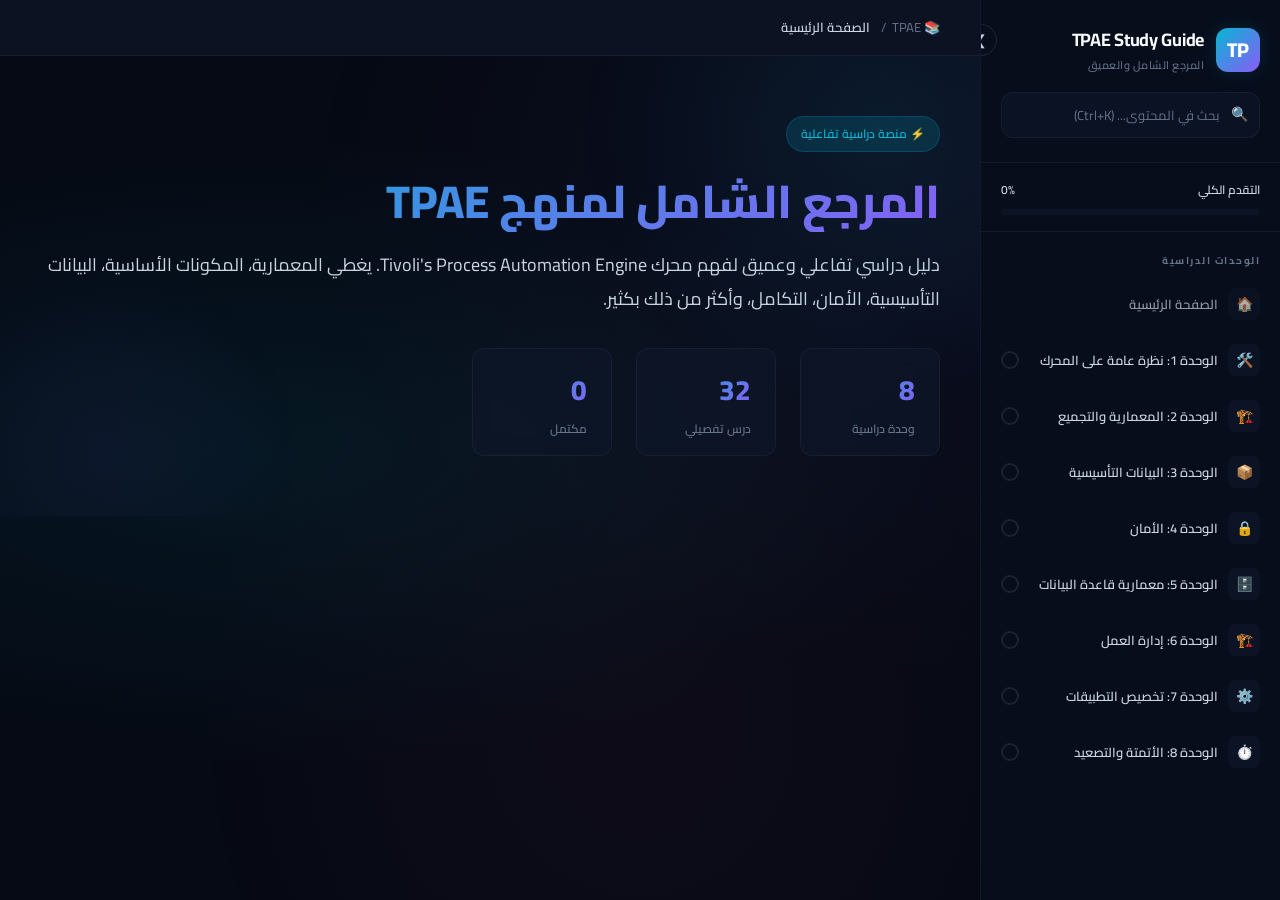
==== index.html @ 6779f984 "init" ====
<!DOCTYPE html>
<html lang="ar" dir="rtl">

<head>
  <meta charset="UTF-8">
  <meta name="viewport" content="width=device-width, initial-scale=1.0">
  <meta name="description"
    content="المرجع الشامل والعميق لمنهج TPAE - Tivoli's Process Automation Engine - دليل دراسي تفاعلي">
  <title>TPAE Study Guide | المرجع الشامل</title>
  <link rel="stylesheet" href="styles.css">
  <link rel="icon"
    href="data:image/svg+xml,<svg xmlns='http://www.w3.org/2000/svg' viewBox='0 0 100 100'><text y='.9em' font-size='90'>⚙️</text></svg>">
</head>

<body>

  <!-- Mobile Overlay -->
  <div class="sidebar-overlay"></div>

  <div class="app-layout">

    <!-- ====== SIDEBAR ====== -->
    <aside class="sidebar">
      <button class="sidebar-toggle" id="sidebarToggle" title="تصغير/تكبير القائمة">❮</button>
      <div class="sidebar-header">
        <div class="sidebar-logo">
          <div class="sidebar-logo-icon">TP</div>
          <div>
            <div class="sidebar-logo-text">TPAE Study Guide</div>
            <div class="sidebar-logo-sub">المرجع الشامل والعميق</div>
          </div>
        </div>
        <div class="search-container">
          <span class="search-icon">🔍</span>
          <input type="text" class="search-input" placeholder="بحث في المحتوى... (Ctrl+K)" id="searchInput">
        </div>
      </div>

      <div class="sidebar-progress">
        <div class="progress-label">
          <span>التقدم الكلي</span>
          <span class="progress-text">0%</span>
        </div>
        <div class="progress-bar">
          <div class="progress-fill"></div>
        </div>
      </div>

      <nav class="sidebar-nav">
        <div class="nav-section-title">الوحدات الدراسية</div>

        <!-- Home -->
        <div class="nav-unit">
          <button class="nav-unit-btn nav-home-btn" style="opacity:0.7">
            <div class="nav-unit-icon">🏠</div>
            <span class="unit-label">الصفحة الرئيسية</span>
          </button>
        </div>

        <!-- Unit 1 -->
        <div class="nav-unit">
          <button class="nav-unit-btn" data-unit="unit1">
            <div class="nav-unit-icon">🛠️</div>
            <span class="unit-label">الوحدة 1: نظرة عامة على المحرك</span>
            <div class="nav-unit-check"></div>
          </button>
          <div class="nav-lessons">
            <button class="nav-lesson-btn" data-lesson="u1-l1" data-unit="unit1">المعمارية والمكونات</button>
            <button class="nav-lesson-btn" data-lesson="u1-l2" data-unit="unit1">الهيكل التنظيمي وعزل البيانات</button>
            <button class="nav-lesson-btn" data-lesson="u1-l3" data-unit="unit1">منتجات إدارة الخدمات</button>
            <button class="nav-lesson-btn" data-lesson="u1-l4" data-unit="unit1">التصفح وآليات البحث</button>
          </div>
        </div>

        <!-- Unit 2 -->
        <div class="nav-unit">
          <button class="nav-unit-btn" data-unit="unit2">
            <div class="nav-unit-icon">🏗️</div>
            <span class="unit-label">الوحدة 2: المعمارية والتجميع</span>
            <div class="nav-unit-check"></div>
          </button>
          <div class="nav-lessons">
            <button class="nav-lesson-btn" data-lesson="u2-l1" data-unit="unit2">المعمارية ومكونات المحرك</button>
            <button class="nav-lesson-btn" data-lesson="u2-l2" data-unit="unit2">محطة العمل الإدارية</button>
            <button class="nav-lesson-btn" data-lesson="u2-l3" data-unit="unit2">خصائص النظام والمرفقات</button>
          </div>
        </div>

        <!-- Unit 3 -->
        <div class="nav-unit">
          <button class="nav-unit-btn" data-unit="unit3">
            <div class="nav-unit-icon">📦</div>
            <span class="unit-label">الوحدة 3: البيانات التأسيسية</span>
            <div class="nav-unit-check"></div>
          </button>
          <div class="nav-lessons">
            <button class="nav-lesson-btn" data-lesson="u3-l1" data-unit="unit3">المؤسسات والمجموعات والمواقع</button>
            <button class="nav-lesson-btn" data-lesson="u3-l2" data-unit="unit3">التكوين المالي للمحرك</button>
            <button class="nav-lesson-btn" data-lesson="u3-l3" data-unit="unit3">الأنظمة والمواقع التشغيلية</button>
            <button class="nav-lesson-btn" data-lesson="u3-l4" data-unit="unit3">التصنيفات والمواصفات الفنية</button>
          </div>
        </div>

        <!-- Unit 4 -->
        <div class="nav-unit">
          <button class="nav-unit-btn" data-unit="unit4">
            <div class="nav-unit-icon">🔒</div>
            <span class="unit-label">الوحدة 4: الأمان</span>
            <div class="nav-unit-check"></div>
          </button>
          <div class="nav-lessons">
            <button class="nav-lesson-btn" data-lesson="u4-l1" data-unit="unit4">نظرة عامة على الأمان</button>
            <button class="nav-lesson-btn" data-lesson="u4-l2" data-unit="unit4">المستخدمون والمجموعات</button>
            <button class="nav-lesson-btn" data-lesson="u4-l3" data-unit="unit4">التعبيرات الشرطية</button>
            <button class="nav-lesson-btn" data-lesson="u4-l4" data-unit="unit4">مصادقة LDAP</button>
            <button class="nav-lesson-btn" data-lesson="u4-l5" data-unit="unit4">إدارة مستخدمي LDAP</button>
            <button class="nav-lesson-btn" data-lesson="u4-l6" data-unit="unit4">الوقاية من الاختراق</button>
          </div>
        </div>

        <!-- Unit 5 -->
        <div class="nav-unit">
          <button class="nav-unit-btn" data-unit="unit5">
            <div class="nav-unit-icon">🗄️</div>
            <span class="unit-label">الوحدة 5: معمارية قاعدة البيانات</span>
            <div class="nav-unit-check"></div>
          </button>
          <div class="nav-lessons">
            <button class="nav-lesson-btn" data-lesson="u5-l1" data-unit="unit5">بنية قاعدة البيانات</button>
            <button class="nav-lesson-btn" data-lesson="u5-l2" data-unit="unit5">النطاقات (Domains)</button>
            <button class="nav-lesson-btn" data-lesson="u5-l3" data-unit="unit5">التوقيع والتدقيق الرقمي</button>
          </div>
        </div>

        <!-- Unit 6 -->
        <div class="nav-unit">
          <button class="nav-unit-btn" data-unit="unit6">
            <div class="nav-unit-icon">🏗️</div>
            <span class="unit-label">الوحدة 6: إدارة العمل</span>
            <div class="nav-unit-check"></div>
          </button>
          <div class="nav-lessons">
            <button class="nav-lesson-btn" data-lesson="u6-l1" data-unit="unit6">مكونات إدارة العمل</button>
            <button class="nav-lesson-btn" data-lesson="u6-l2" data-unit="unit6">خطط العمل القياسية</button>
            <button class="nav-lesson-btn" data-lesson="u6-l3" data-unit="unit6">العمالة والمهارات الحرفية</button>
            <button class="nav-lesson-btn" data-lesson="u6-l4" data-unit="unit6">التعيينات والجدولة الذكية</button>
          </div>
        </div>

        <!-- Unit 7 -->
        <div class="nav-unit">
          <button class="nav-unit-btn" data-unit="unit7">
            <div class="nav-unit-icon">⚙️</div>
            <span class="unit-label">الوحدة 7: تخصيص التطبيقات</span>
            <div class="nav-unit-check"></div>
          </button>
          <div class="nav-lessons">
            <button class="nav-lesson-btn" data-lesson="u7-l1" data-unit="unit7">مصمم الشاشات</button>
            <button class="nav-lesson-btn" data-lesson="u7-l2" data-unit="unit7">العناصر والربط البرمجي</button>
            <button class="nav-lesson-btn" data-lesson="u7-l3" data-unit="unit7">بناء تطبيق من الصفر</button>
            <button class="nav-lesson-btn" data-lesson="u7-l4" data-unit="unit7">الواجهات الشرطية والأمان</button>
          </div>
        </div>

        <!-- Unit 8 -->
        <div class="nav-unit">
          <button class="nav-unit-btn" data-unit="unit8">
            <div class="nav-unit-icon">⏱️</div>
            <span class="unit-label">الوحدة 8: الأتمتة والتصعيد</span>
            <div class="nav-unit-check"></div>
          </button>
          <div class="nav-lessons">
            <button class="nav-lesson-btn" data-lesson="u8-l1" data-unit="unit8">المهام المجدولة (Cron Tasks)</button>
            <button class="nav-lesson-btn" data-lesson="u8-l2" data-unit="unit8">الاتصالات والبريد</button>
            <button class="nav-lesson-btn" data-lesson="u8-l3" data-unit="unit8">محرك التصعيد</button>
            <button class="nav-lesson-btn" data-lesson="u8-l4" data-unit="unit8">الإجراءات والسكريبتات</button>
          </div>
        </div>
      </nav>
    </aside>

    <!-- ====== MAIN CONTENT ====== -->
    <main class="main-content">

      <!-- Header -->
      <header class="content-header">
        <div class="header-breadcrumb">
          📚 TPAE &nbsp;/&nbsp; <span class="breadcrumb-text">الصفحة الرئيسية</span>
        </div>
        <div class="header-actions">
          <button class="btn-icon mobile-menu-btn" title="القائمة">☰</button>
        </div>
      </header>

      <!-- Hero Section -->
      <section class="hero-section">
        <div class="hero-badge">⚡ منصة دراسية تفاعلية</div>
        <h1 class="hero-title">المرجع الشامل لمنهج TPAE</h1>
        <p class="hero-subtitle">
          دليل دراسي تفاعلي وعميق لفهم محرك Tivoli's Process Automation Engine. يغطي المعمارية، المكونات الأساسية،
          البيانات التأسيسية، الأمان، التكامل، وأكثر من ذلك بكثير.
        </p>
        <div class="hero-stats">
          <div class="stat-card">
            <div class="stat-value" id="stat-units">8</div>
            <div class="stat-label">وحدة دراسية</div>
          </div>
          <div class="stat-card">
            <div class="stat-value" id="stat-lessons">34</div>
            <div class="stat-label">درس تفصيلي</div>
          </div>
          <div class="stat-card">
            <div class="stat-value" id="stat-completed">0</div>
            <div class="stat-label">مكتمل</div>
          </div>
        </div>
      </section>

      <!-- Content Body -->
      <div class="content-body" style="display:none;">

        <!-- ==========================================
           UNIT 1: Engine Overview
           ========================================== -->
        <section class="unit-section" id="unit1">
          <div class="unit-header">
            <div class="unit-number u1">📘 الوحدة الأولى</div>
            <h2 class="unit-title">نظرة عامة على المحرك (Engine Overview)</h2>
            <p class="unit-desc">تشمل هذه الوحدة فلسفة بناء محرك TPAE، المعمارية القائمة على البيانات الوصفية،
              الموديولات، أنواع التطبيقات، الطبقات المعمارية الأربع، الهيكل التنظيمي، منتجات الخدمات، وآليات البحث
              والتصفح.</p>
          </div>

          <!-- Lesson 1.1: TPAE Overview & Components -->
          <div class="lesson-card expanded" id="u1-l1">
            <div class="lesson-header">
              <div class="lesson-icon icon-cyan">🛠️</div>
              <div class="lesson-info">
                <div class="lesson-title">نظرة عامة على المحرك وبنيته المعمارية</div>
                <div class="lesson-meta">TPAE Overview & Components • 5 محاور رئيسية</div>
              </div>
              <div class="lesson-toggle">▼</div>
            </div>
            <div class="lesson-body">
              <div class="lesson-content">

                <h3>1. الفلسفة البرمجية لمحرك TPAE</h3>
                <p><strong>Tivoli's Process Automation Engine (TPAE)</strong> ليس برنامجاً مستقلاً <span
                    class="tech-term">Not a standalone product</span>، بل هو <strong>منصة أساسية مشتركة</strong> <span
                    class="tech-term">Common Platform Layer</span>.</p>

                <div class="info-block tip">
                  <div class="info-block-title">💡 التشبيه البرمجي</div>
                  مثلما يوفر لك إطار العمل Laravel الخدمات الأساسية (الـ ORM، والـ Authentication، والـ Routing، والـ
                  Queueing) لتبني فوقه متجراً إلكترونياً أو نظام تذاكر، فإن TPAE يوفر نفس الخدمات الأساسية لتبني فوقها
                  شركة IBM منتجاتها العملاقة مثل <strong>Maximo</strong> للمنشآت أو <strong>Control Desk</strong> لقطاع
                  الـ IT.
                </div>

                <div class="topic-sep"></div>

                <h3>2. الميزة القاتلة: المعمارية القائمة على البيانات الوصفية</h3>
                <h4>Metadata-Driven Architecture</h4>
                <p>في هندسة البرمجيات التقليدية، إذا أردت إضافة حقل <span class="tech-term">Attribute</span> جديد، فإنك
                  تعدل الكود والـ <span class="tech-term">Database Schema</span> يدوياً. في TPAE الأمر مختلف تماماً:</p>
                <ul>
                  <li>يتم تخزين تصاميم الشاشات، وعلاقات الجداول، وقواعد التحقق <span class="tech-term">Validation
                      Rules</span> على هيئة <strong>بيانات وصفية (Metadata)</strong> داخل جداول النظام <span
                      class="tech-term">System Tables</span>.</li>
                </ul>

                <div class="info-block success">
                  <div class="info-block-title">✅ الهدف الهندسي: Upgradeable Customizations</div>
                  عندما تقوم الشركة بترقية النظام (System Upgrade)، تقوم IBM باستبدال ملفات الكود المصدري الأساسي للنظام
                  <span class="tech-term">Core Engine Code</span>، بينما تظل جداول الميتا-داتا الخاصة بتخصيصات شركتك كما
                  هي دون مساس، مما يمنع <strong>كسر الكود (Breaking Changes)</strong> ويوفر ملايين الدولارات في عمليات
                  الصيانة.
                </div>

                <div class="topic-sep"></div>

                <h3>3. موديولات النظام (System Modules)</h3>
                <p>يجمع النظام التطبيقات ذات الصلة الوظيفية داخل وحدات منطقية <span class="tech-term">Modules</span>،
                  وهو ما يشبه الـ <span class="tech-term">Namespaces</span> أو الـ <span
                    class="tech-term">Packages</span> في لغات البرمجة:</p>

                <div class="def-grid">
                  <div class="def-card">
                    <div class="def-card-icon">🏭</div>
                    <div class="def-card-title">Asset (الأصول)</div>
                    <div class="def-card-body">تتبع المواقع (Locations) والمعدات طوال دورتها الحياتية.</div>
                  </div>
                  <div class="def-card">
                    <div class="def-card-icon">🔧</div>
                    <div class="def-card-title">Work (العمل)</div>
                    <div class="def-card-body">تتبع خطط العمل وطلبات وأوامر الصيانة (Work Orders).</div>
                  </div>
                  <div class="def-card">
                    <div class="def-card-icon">🎧</div>
                    <div class="def-card-title">Service (الخدمات)</div>
                    <div class="def-card-body">إدارة طلبات الخدمة (Service Requests) واتفاقيات مستوى الخدمة (SLAs).
                    </div>
                  </div>
                  <div class="def-card">
                    <div class="def-card-icon">📝</div>
                    <div class="def-card-title">Contract (العقود)</div>
                    <div class="def-card-body">إدارة عقود الشراء، الإيجار، الضمان، والعمالة.</div>
                  </div>
                  <div class="def-card">
                    <div class="def-card-icon">📦</div>
                    <div class="def-card-title">Inventory & Procurement</div>
                    <div class="def-card-body">تتبع حركات المخازن ودورة الشراء من طلب الاقتباس (RFQ) وحتى أمر الشراء
                      (PO) واستلام الفواتير.</div>
                  </div>
                </div>

                <div class="topic-sep"></div>

                <h3>4. أنواع التطبيقات من حيث التصنيف البرمجي</h3>
                <h4>Application Types</h4>

                <div class="def-grid">
                  <div class="def-card">
                    <div class="def-card-icon">⚙️</div>
                    <div class="def-card-title">Core Applications</div>
                    <div class="def-card-body">تطبيقات مركزية مفعّلة في أي منتج يعتمد على TPAE، وهي إلزامية لتقديم خدمات
                      المنصة الأساسية (مثل تطبيق <span class="tech-term">Classifications</span> وتطبيق <span
                        class="tech-term">Security Groups</span>).</div>
                  </div>
                  <div class="def-card">
                    <div class="def-card-icon">🔗</div>
                    <div class="def-card-title">Shared Applications</div>
                    <div class="def-card-body">تطبيقات لا يتطلبها عمل المنصة بشكل إلزامي، ولكن يتم مشاركتها واستخدامها
                      من قِبل منتجات متعددة (مثل <span class="tech-term">Workflow Designer</span> وتطبيق <span
                        class="tech-term">Persons</span>).</div>
                  </div>
                  <div class="def-card">
                    <div class="def-card-icon">🎯</div>
                    <div class="def-card-title">Product-Specific Applications</div>
                    <div class="def-card-body">تطبيقات تُكتب خصيصاً لتنفيذ وظائف فريدة داخل منتج محدد (مثل تطبيق الصيانة
                      الوقائية <span class="tech-term">Preventative Maintenance</span> في ماكسيمو).</div>
                  </div>
                </div>

                <div class="topic-sep"></div>

                <h3>5. المكونات الأربعة الرئيسية ومعمارية الطبقات</h3>
                <h4>The Four Key Components — Multi-Layered Architecture</h4>
                <p>يتكون المحرك داخلياً من أربع طبقات معمارية مترابطة:</p>

                <div class="def-grid">
                  <div class="def-card">
                    <div class="def-card-icon">🖥️</div>
                    <div class="def-card-title">أ. واجهة المستخدم المشتركة</div>
                    <div class="def-card-body">
                      <strong>Common User Interface</strong> — واجهة تعتمد بالكامل على المتصفح (Web-based). تتميز
                      بمعمارية <span class="tech-term">Zero-Client Footprint</span>، أي أنه لا يتم تحميل أو تثبيت أي كود
                      عميل (لا يوجد Java Applets أو Active-X) على جهاز المستخدم. وتتغير الواجهة بناءً على دور المستخدم
                      <span class="tech-term">Role-based UI</span>.
                    </div>
                  </div>
                  <div class="def-card">
                    <div class="def-card-icon">🔧</div>
                    <div class="def-card-title">ب. خدمات التكوين المشتركة</div>
                    <div class="def-card-body">
                      <strong>Common Configuration Services</strong> — تتيح للمطورين والمديرين تعديل واجهات المستخدم
                      <span class="tech-term">UI Designer</span> وتوسيع حقول قاعدة البيانات من داخل السيستم نفسه دون
                      الحاجة لكتابة كود برمجي خارجي.
                    </div>
                  </div>
                  <div class="def-card">
                    <div class="def-card-icon">🗄️</div>
                    <div class="def-card-title">ج. نظام البيانات الفرعي المشترك</div>
                    <div class="def-card-body">
                      <strong>Common Data Subsystem</strong> — يعتمد على نموذج بيانات موحد ومعزول عن نوع قاعدة البيانات
                      <span class="tech-term">Database-Agnostic</span>، حيث يقوم بترجمة الأوامر برمجياً لتعمل بسلاسة
                      سواء كانت <strong>IBM DB2</strong>, <strong>Oracle</strong>, أو <strong>MS SQL Server</strong>.
                    </div>
                  </div>
                  <div class="def-card">
                    <div class="def-card-icon">⚡</div>
                    <div class="def-card-title">د. محرك سير العمل والأتمتة</div>
                    <div class="def-card-body">
                      <strong>Process Workflow Runtime</strong> — المحرك المسؤول عن إدارة التعاون بين المستخدمين، إرسال
                      الإشعارات <span class="tech-term">Notifications</span>، وإطلاق محرك التصعيد <span
                        class="tech-term">Escalation Engine</span> المجدول زمنياً لتنفيذ إجراءات تلقائية عند تأخر
                      المعاملات.
                    </div>
                  </div>
                </div>

              </div>
            </div>
          </div>

          <!-- Lesson 1.2: Data Hierarchy Levels -->
          <div class="lesson-card" id="u1-l2">
            <div class="lesson-header">
              <div class="lesson-icon icon-violet">🗂️</div>
              <div class="lesson-info">
                <div class="lesson-title">الهيكل التنظيمي ومستويات عزل البيانات</div>
                <div class="lesson-meta">Data Hierarchy Levels • 4 مستويات هرمية</div>
              </div>
              <div class="lesson-toggle">▼</div>
            </div>
            <div class="lesson-body">
              <div class="lesson-content">
                <p>لكي تفهم كيف المحرك بيعمل عزل للبيانات <span class="tech-term">Data Isolation</span> لتقديم ميزة الـ
                  <span class="tech-term">Multi-Tenancy</span> في الشركات الكبيرة، يقسم الكتاب البيانات إلى 4 مستويات
                  هرمية صارمة:</p>

                <ol class="steps-list">
                  <li>
                    <strong>مستوى النظام (System Level):</strong> أعلى مستوى في الهرم، وتكون البيانات هنا عامة ومتاحة
                    لجميع الكيانات (مثل ملفات تعريف المستخدمين والمجموعات الأمنية).
                  </li>
                  <li>
                    <strong>مستوى المجموعات (Set Level):</strong> يتيح مشاركة البيانات العامة بين عدة مؤسسات لتوفير وقت
                    الإدخال.<br>
                    • <strong>مجموعة الأصناف (Item Set):</strong> كتالوج موحد لتعريفات قطع الغيار والمواد.<br>
                    • <strong>مجموعة الشركات (Company Set):</strong> دليل موحد للموردين والمصنعين المعتمدين.
                  </li>
                  <li>
                    <strong>مستوى المؤسسة (Organization Level):</strong> يمثل كياناً قانونياً ومالياً مستقلاً <span
                      class="tech-term">Legal Entity</span>.
                    <div class="info-block warning" style="margin-top:8px;">
                      <div class="info-block-title">⚠️ شرط كتابي صارم</div>
                      كل ما يقع تحت المؤسسة الواحدة يجب أن يشترك في: عملة أساسية واحدة (Base Currency)، وشجرة حسابات
                      مالية واحدة (Chart of Accounts)، وتقويم عمل موحد (Calendar).
                    </div>
                  </li>
                  <li>
                    <strong>مستوى الموقع (Site Level):</strong> المستوى التشغيلي الفعلي على الأرض (مثل فرع القاهرة وفرع
                    الإسكندرية). البيانات هنا معزولة تماماً ولا يمكن لموقع الاطلاع على بيانات موقع آخر إلا بصلاحيات
                    أمنية خاصة.
                  </li>
                </ol>
              </div>
            </div>
          </div>

          <!-- Lesson 1.3: Service Management Products -->
          <div class="lesson-card" id="u1-l3">
            <div class="lesson-header">
              <div class="lesson-icon icon-green">📦</div>
              <div class="lesson-info">
                <div class="lesson-title">منتجات إدارة الخدمات والتكامل</div>
                <div class="lesson-meta">Service Management Products & Integration</div>
              </div>
              <div class="lesson-toggle">▼</div>
            </div>
            <div class="lesson-body">
              <div class="lesson-content">
                <h3>1. المقارنة التقنية: Maximo Enterprise vs Essentials</h3>

                <div class="table-wrapper">
                  <table class="styled-table">
                    <thead>
                      <tr>
                        <th>الميزة التقنية</th>
                        <th>Maximo Asset Management (Full)</th>
                        <th>Maximo MAM Essentials</th>
                      </tr>
                    </thead>
                    <tbody>
                      <tr>
                        <td><strong>عدد المواقع (Sites)</strong></td>
                        <td>غير محدود (Multi-Site Architecture)</td>
                        <td>موقع واحد فقط (Single Site)</td>
                      </tr>
                      <tr>
                        <td><strong>عدد المستخدمين</strong></td>
                        <td>غير محدود</td>
                        <td>25 مستخدماً مسمياً كحد أقصى</td>
                      </tr>
                      <tr>
                        <td><strong>اللغات والعملات</strong></td>
                        <td>غير محدود</td>
                        <td>لغتان وعملتان كحد أقصى</td>
                      </tr>
                      <tr>
                        <td><strong>الأتمتة ومسارات العمل</strong></td>
                        <td>يدعم الـ Workflow والـ Condition Monitoring بالكامل</td>
                        <td>لا يدعم الـ Workflow أو المراقبة الشرطية</td>
                      </tr>
                    </tbody>
                  </table>
                </div>

                <div class="info-block tip">
                  <div class="info-block-title">💡 ملاحظة هندسية للـ Assessment</div>
                  عند الترقية من Essentials إلى النسخة الكاملة، <strong>لا تحتاج إلى عملية ترحيل أو تحويل للبيانات (No
                    Data Conversion)</strong>، لأن كلا المنتجين مبنيان على نفس قاعدة بيانات ومحرك TPAE المشترك، الترقية
                  هي مجرد تفعيل برمجي للميزات المغلَقة <span class="tech-term">License unlock</span>.
                </div>

                <div class="topic-sep"></div>

                <h3>2. أدوات التكامل وتبادل البيانات</h3>
                <h4>Data Integration Tools</h4>

                <div class="def-grid">
                  <div class="def-card">
                    <div class="def-card-icon">🔌</div>
                    <div class="def-card-title">إطار التكامل (Integration Framework - MIF)</div>
                    <div class="def-card-body">
                      البوابة البرمجية <span class="tech-term">API Gateway</span> الخاصة بالنظام. تدعم تبادل البيانات
                      ثنائي الاتجاه <span class="tech-term">Inbound/Outbound</span> في الوقت الفعلي (Real-time عبر REST
                      APIs والـ Web Services) أو كدفعات (Batch عبر ملفات XML/JSON). وهي أداة قائمة على الأحداث <span
                        class="tech-term">Event-driven</span>.
                    </div>
                  </div>
                  <div class="def-card">
                    <div class="def-card-icon">🔄</div>
                    <div class="def-card-title">ملحن التكامل (Integration Composer - ITIC)</div>
                    <div class="def-card-body">
                      أداة <span class="tech-term">ETL</span> (Extract, Transform, Load). وعلة وجودها هي سحب بيانات
                      الأصول الرقمية واكتشاف الشبكات من أدوات إدارة الأنظمة الخارجية (مثل IBM TAD4D أو SCCD) وتحويلها
                      وتفريغها داخل قاعدة بيانات المحرك.
                    </div>
                  </div>
                </div>
              </div>
            </div>
          </div>

          <!-- Lesson 1.4: Navigation & Search -->
          <div class="lesson-card" id="u1-l4">
            <div class="lesson-header">
              <div class="lesson-icon icon-amber">🔍</div>
              <div class="lesson-info">
                <div class="lesson-title">تجربة المستخدم، التصفح، وآليات البحث</div>
                <div class="lesson-meta">Navigation & Start Centers</div>
              </div>
              <div class="lesson-toggle">▼</div>
            </div>
            <div class="lesson-body">
              <div class="lesson-content">
                <h3>1. نظام المصادقة وجلسات المتصفح</h3>
                <h4>Login & Sessions</h4>
                <ul>
                  <li>يدعم النظام المصادقة المبنية على النماذج <span class="tech-term">Forms-based
                      Authentication</span>. ويمكن ربطه بأدلة الشركات الخارجية عبر بروتوكول <span
                      class="tech-term">LDAP/LDAPS</span> (مثل Active Directory) أو المصادقة المحلية <span
                      class="tech-term">Native Local Authentication</span>.</li>
                </ul>

                <div class="info-block warning">
                  <div class="info-block-title">⚠️ نصيحة الجلسات المتعددة</div>
                  لفتح أكثر من تطبيق في نفس الوقت بشكل صحيح، يجب فتحها في <strong>جلسات متصفح منفصلة تماماً</strong> (عن
                  طريق فتح نافذة متصفح جديدة كلياً New Window أو Private Session)، لأن فتح التطبيقات في تبويبات (New
                  Tabs) داخل نفس النافذة قد يتسبب في تداخل بيانات الجلسة <span class="tech-term">Session Sharing</span>
                  وحدوث أخطاء في الاستعلامات.
                </div>

                <div class="topic-sep"></div>

                <h3>2. مركز البدء (Start Center) والبورتلتس</h3>
                <h4>Portlets</h4>
                <p>مركز البدء هو الـ Dashboard الديناميكية للمستخدم. إذا كان الموظف ينتمي لأكثر من مجموعة أمان <span
                    class="tech-term">Security Group</span>، يدمج النظام الصلاحيات وتظهر له لوحة التحكم على هيئة علامات
                  تبويب متعددة (Tabs).</p>

                <div class="def-grid">
                  <div class="def-card">
                    <div class="def-card-icon">📥</div>
                    <div class="def-card-title">Inbox / Assignments</div>
                    <div class="def-card-body">يعرض المهام وأوامر الشغل الخاصة بمسارات العمل (Workflow) الموجهة للمستخدم
                      الحالي لاتخاذ قرار (موافقة/توجيه).</div>
                  </div>
                  <div class="def-card">
                    <div class="def-card-icon">📊</div>
                    <div class="def-card-title">KPI Graph / List</div>
                    <div class="def-card-body">يعرض مؤشرات الأداء الرئيسية (مثل نسبة الأعطال الحرجة المحلولة) في شكل
                      رسوم بيانية أو قوائم نصية.</div>
                  </div>
                  <div class="def-card">
                    <div class="def-card-icon">📋</div>
                    <div class="def-card-title">Result Set</div>
                    <div class="def-card-body">يعرض جدولاً لصفوف مباشرة من قاعدة البيانات بناءً على استعلام محفوظ مسبقاً
                      <span class="tech-term">Saved Query</span>.</div>
                  </div>
                  <div class="def-card">
                    <div class="def-card-icon">⭐</div>
                    <div class="def-card-title">Favorite Applications</div>
                    <div class="def-card-body">روابط سريعة ومختصرة تفتح التطبيقات الأكثر استخداماً للموظف مباشرة لمنع
                      التشتت.</div>
                  </div>
                  <div class="def-card">
                    <div class="def-card-icon">⚡</div>
                    <div class="def-card-title">Quick Insertion</div>
                    <div class="def-card-body">زر سريع يتيح إنشاء سجل جديد فوراً بنقرة واحدة (مثل إنشاء تذكرة عطل
                      جديدة).</div>
                  </div>
                  <div class="def-card">
                    <div class="def-card-icon">📢</div>
                    <div class="def-card-title">Bulletin Board</div>
                    <div class="def-card-body">لوحة الإعلانات والمراسلات العامة الموجهة من مديري النظام لكافة الموظفين.
                    </div>
                  </div>
                </div>

                <div class="topic-sep"></div>

                <h3>3. آليات البحث المتقدمة في الواجهة</h3>
                <h4>Search Mechanisms</h4>

                <p><strong>Query by Example (QBE):</strong> الكتابة المباشرة داخل الخانات الفارغة أعلى أعمدة الجدول،
                  ويقوم النظام بترجمتها لشرط <span class="tech-term">WHERE</span> تلقائياً.</p>

                <h4>معاملات البحث (Search Operators)</h4>
                <div class="table-wrapper">
                  <table class="styled-table">
                    <thead>
                      <tr>
                        <th>الرمز</th>
                        <th>الوظيفة</th>
                        <th>المعادل في SQL</th>
                      </tr>
                    </thead>
                    <tbody>
                      <tr>
                        <td><span class="tech-term">=</span></td>
                        <td>مطابقة تامة (Exact Match)</td>
                        <td><span class="tech-term">= 'value'</span></td>
                      </tr>
                      <tr>
                        <td><span class="tech-term">!=</span></td>
                        <td>استبعاد قيم معينة (Not Equal)</td>
                        <td><span class="tech-term">!= 'value'</span></td>
                      </tr>
                      <tr>
                        <td><span class="tech-term">~</span></td>
                        <td>بحث جزئي غير حساس لحالة الأحرف</td>
                        <td><span class="tech-term">LIKE %value%</span></td>
                      </tr>
                      <tr>
                        <td><span class="tech-term">&gt;</span> / <span class="tech-term">&lt;</span></td>
                        <td>أكبر من / أصغر من</td>
                        <td><span class="tech-term">&gt; value / &lt; value</span></td>
                      </tr>
                    </tbody>
                  </table>
                </div>
              </div>
            </div>
          </div>

          <button class="mark-read-btn" data-unit="unit1">📖 تمييز كمقروء</button>
        </section>

        <!-- ==========================================
           UNIT 2: Architecture and Engine Components
           ========================================== -->
        <section class="unit-section" id="unit2">
          <div class="unit-header">
            <div class="unit-number u2">📗 الوحدة الثانية</div>
            <h2 class="unit-title">المعمارية والتجميع (Architecture & Build)</h2>
            <p class="unit-desc">هذه الوحدة هي بمثابة "غرفة المحركات" للنظام؛ حيث تشرح كيف يتم تجميع، وإعداد، وتشغيل كود
              الأبلكيشن في بيئات الشركات الكبرى (Enterprise Environment). المفاهيم مألوفة جداً لمطوري الباك إند ولكن
              بمصطلحات Java Enterprise.</p>
          </div>

          <!-- Lesson 2.1: Architecture and Engine Components -->
          <div class="lesson-card" id="u2-l1">
            <div class="lesson-header">
              <div class="lesson-icon icon-violet">🏗️</div>
              <div class="lesson-info">
                <div class="lesson-title">المعمارية ومكونات المحرك</div>
                <div class="lesson-meta">Architecture & Engine Components • Middleware, Installers, WAS, EAR</div>
              </div>
              <div class="lesson-toggle">▼</div>
            </div>
            <div class="lesson-body">
              <div class="lesson-content">
                <h3>1. البرمجيات الوسيطة المدعومة (Middleware Support)</h3>
                <p>لا يمكن للمحرك أن يعمل في الفراغ؛ بل يعتمد على منظومة من البرمجيات الوسيطة <span
                    class="tech-term">Middleware</span>:</p>

                <div class="def-grid">
                  <div class="def-card">
                    <div class="def-card-icon">🗄️</div>
                    <div class="def-card-title">قواعد البيانات (Databases)</div>
                    <div class="def-card-body"><span class="tech-term">IBM DB2</span>, <span
                        class="tech-term">Oracle</span>, و <span class="tech-term">Microsoft SQL Server</span>.</div>
                  </div>
                  <div class="def-card">
                    <div class="def-card-icon">☕</div>
                    <div class="def-card-title">منصات حاويات الجافا</div>
                    <div class="def-card-body"><span class="tech-term">IBM WebSphere Application Server</span> و <span
                        class="tech-term">BEA WebLogic</span>.</div>
                  </div>
                  <div class="def-card">
                    <div class="def-card-icon">🔐</div>
                    <div class="def-card-title">خوادم الأدلة (Directory Servers)</div>
                    <div class="def-card-body"><span class="tech-term">IBM Tivoli Directory Server</span> و <span
                        class="tech-term">Microsoft Active Directory</span> عبر بروتوكول LDAP.</div>
                  </div>
                </div>

                <div class="topic-sep"></div>

                <h3>2. أدوات التثبيت وأتمتة البيئة</h3>
                <h4>Launchpads & Installers</h4>
                <ul>
                  <li><strong>Product Launchpads:</strong> واجهة مركزية تطلق برامج التثبيت للمكونات والبرمجيات الوسيطة
                    وتوضح لك الترتيب الصحيح لتثبيتها.</li>
                  <li><strong>Tivoli Middleware Installer:</strong> أداة مسؤولة عن إنشاء خطة النشر وتثبيت أو إعادة
                    استخدام وتكوين البرمجيات الوسيطة الجاهزة.</li>
                  <li><strong>Process Solution Installer (PSI):</strong> أداة مخصصة لتثبيت الحزم البرمجية للمنتجات <span
                      class="tech-term">Process Solution Packages</span> داخل بيئة المحرك. الحزمة تكون عبارة عن ملف
                    <span class="tech-term">ZIP</span> يحتوي على ملفات النظام ومنطق النشر. يقوم الـ PSI بأتمتة مهام مثل:
                    تشغيل سكريبتات الداتا بيز، وبناء وتوزيع تطبيقات Java EE، وإضافة المستخدمين.</li>
                </ul>

                <div class="topic-sep"></div>

                <h3>3. خادم تطبيقات جافا (IBM WebSphere - WAS)</h3>
                <p>يوفر خادم WebSphere البيئة التشغيلية <span class="tech-term">Runtime Environment</span> لمعالجة منطق
                  العمل والوصول لموارد المؤسسة.</p>

                <div class="highlight-box">
                  <strong>WebSphere Administrative Console:</strong> واجهة رسومية تعتمد على الويب لإدارة خوادم
                  التطبيقات.<br>
                  العنوان الافتراضي: <span class="tech-term">http://&lt;hostname&gt;:9060/admin</span><br>
                  اسم المستخدم الافتراضي: <span class="tech-term">wasadmin</span>
                </div>
                <p>من خلالها يمكنك: إضافة/مسح/تشغيل/إيقاف خوادم التطبيقات مثل <span class="tech-term">MXServer</span>،
                  وتوزيع وتحديث الأبلكيشنز، وإعداد حزم الأمان وإدارة قنوات الاتصال بالداتا بيز.</p>

                <div class="topic-sep"></div>

                <h3>4. حزم وتجميع التطبيق: ملفات الـ EAR</h3>
                <h4>Enterprise Archive</h4>
                <p><strong>ما هو ملف الـ EAR؟</strong> هو ملف مضغوط بامتداد <span class="tech-term">.ear</span> يعتمد
                  على صيغة <span class="tech-term">ZIP/ZLIB</span>. هذا الملف يمثل حزمة التطبيق الكاملة في حاويات جافا.
                </p>

                <div class="info-block tip">
                  <div class="info-block-title">💡 التشبيه البرمجي</div>
                  في Laravel، عندما تقوم بحزم مجلد المشروع بالكامل داخل حاوية Docker Image لتوزيعها، فإن حاويات الجافا
                  تفعل الشيء نفسه. ملف الـ EAR يحتوي بداخله على ملفات <span class="tech-term">WAR</span> (Web Archive —
                  صفحات الويب والـ HTML والـ JSPs = الـ View) وملفات <span class="tech-term">JAR</span> (Java Archive —
                  الـ Java Classes والبيزنس لوجيك = الـ Models/Controllers).
                </div>

                <h4>متى يجب بناء ملفات الـ EAR يدوياً؟</h4>
                <ol>
                  <li>إذا تم تأجيل <span class="tech-term">Defer</span> خطوة إعداد وتكوين الـ Java EE أثناء التثبيت
                    أوتوماتيكياً.</li>
                  <li>إذا قمت <strong>بتخصيص (Customize)</strong> أي ملفات أو إضافة ملفات جديدة إلى مجلدات الأبلكيشن
                    سيرفر.</li>
                </ol>

                <h4>خطوات بناء وتوزيع الـ EAR عملياً</h4>
                <ol class="steps-list">
                  <li>افتح الـ Command Prompt على جهاز العمل.</li>
                  <li>انتقل إلى مجلد التوزيع: <span class="tech-term">cd C:\...\maximo\deployment</span></li>
                  <li>قم بتشغيل سكريبت البناء: <span class="tech-term">buildmaximoear.cmd</span> و <span
                      class="tech-term">buildmxiehsear.cmd</span></li>
                  <li>يستغرق الأمر بضع دقائق حتى تظهر جملة <span class="tech-term">BUILD SUCCESSFUL</span> (باستخدام
                    أداة Apache Ant).</li>
                  <li>لتوزيعه: تأكد من تشغيل الـ Deployment Manager والـ Node Agent، قم <strong>بإيقاف الـ MXServer
                      أولاً</strong>، ثم ارفع ملف الـ EAR الجديد عبر Admin Console.</li>
                </ol>
              </div>
            </div>
          </div>

          <!-- Lesson 2.2: The Administrative Workstation -->
          <div class="lesson-card" id="u2-l2">
            <div class="lesson-header">
              <div class="lesson-icon icon-cyan">💻</div>
              <div class="lesson-info">
                <div class="lesson-title">محطة العمل الإدارية</div>
                <div class="lesson-meta">The Administrative Workstation</div>
              </div>
              <div class="lesson-toggle">▼</div>
            </div>
            <div class="lesson-body">
              <div class="lesson-content">
                <h3>1. ما هي الـ Administrative Workstation؟</h3>
                <p>هي جهاز كمبيوتر يعمل بنظام <strong>Windows</strong> يتم تثبيت ملفات كود المحرك والمنتجات التابعة له
                  عليه.</p>

                <div class="info-block tip">
                  <div class="info-block-title">💡 التشبيه البرمجي</div>
                  هي تماماً مثل لابتوب المطور أو سيرفر الـ CI/CD (مثل Jenkins أو GitHub Actions). في العمليات اليومية،
                  لا يحتاج السيرفر أن يكون هذا الجهاز مفتوحاً. ولكن أهميته تكمن في أنه المكان الوحيد المعتمد لبناء ملفات
                  الـ EAR، وتثبيت الـ Patches، وترقية الإصدارات، وإضافة حزم اللغات. من الممارسات الشائعة إنشاؤه كـ <span
                    class="tech-term">Virtual Machine (VM)</span> لتسهيل نقله وحفظه.
                </div>

                <div class="topic-sep"></div>

                <h3>2. هيكل مجلدات النظام القياسي</h3>
                <h4>System Directory Structure</h4>
                <p>يتم تنظيم الملفات في هيكل مطابق لملف EAR مفتوح <span class="tech-term">Exploded EAR Structure</span>
                  تحت المجلد الأساسي <span class="tech-term">C:\ibm\SMP\maximo</span>:</p>

                <ul class="kv-list">
                  <li>
                    <span class="kv-key"><span class="tech-term">applications</span></span>
                    <span class="kv-value">كود الجافا والمكونات؛ مجلد <span class="tech-term">maximo</span> يحتوي على
                      الـ Java Classes الخاصة بكائنات العمل (MBOs)، ومجلد <span class="tech-term">mxiehs</span> يحتوي
                      على الصور والـ Help.</span>
                  </li>
                  <li>
                    <span class="kv-key"><span class="tech-term">deployment</span></span>
                    <span class="kv-value">ملفات الـ EAR والـ WAR بعد بنائها، والسكريبتات المسؤولة عن تجميعها.</span>
                  </li>
                  <li>
                    <span class="kv-key"><span class="tech-term">properties</span></span>
                    <span class="kv-value">ملفات الإعداد النصية الحساسة مثل <span
                        class="tech-term">maximo.properties</span> و <span
                        class="tech-term">doclink.properties</span>.</span>
                  </li>
                  <li>
                    <span class="kv-key"><span class="tech-term">reports</span></span>
                    <span class="kv-value">ملفات تصاميم تقارير نظام BIRT وقوالبها.</span>
                  </li>
                  <li>
                    <span class="kv-key"><span class="tech-term">resources</span></span>
                    <span class="kv-value">ملفات الرسائل (Messages) وملفات الـ XML الخاصة بواجهات التطبيقات.</span>
                  </li>
                  <li>
                    <span class="kv-key"><span class="tech-term">tools</span></span>
                    <span class="kv-value">الأدوات والسكربتات التنفيذية لإعداد الداتا بيز مثل <span
                        class="tech-term">maxinst.bat</span> و <span class="tech-term">ConfigDB.bat</span>.</span>
                  </li>
                </ul>

                <div class="info-block danger">
                  <div class="info-block-title">🚫 تحذير كتابي صارم</div>
                  يمنع تماماً تغيير هذا الهيكل التنظيمي للمجلدات أو زيادة عمق المجلدات (Add depth) لأن ذلك يتسبب فوراً
                  في فشل البرامج والسكريبتات تلقائياً. كما يجب كتابة كافة أسماء المجلدات والملفات بالأحرف الصغيرة
                  <strong>(lowercase)</strong> لتجنب مشاكل حساسية الأحرف عند النشر على خوادم UNIX.
                </div>
              </div>
            </div>
          </div>

          <!-- Lesson 2.3: System Properties & Document Attachments -->
          <div class="lesson-card" id="u2-l3">
            <div class="lesson-header">
              <div class="lesson-icon icon-green">⚙️</div>
              <div class="lesson-info">
                <div class="lesson-title">خصائص النظام ومرفقات الوثائق</div>
                <div class="lesson-meta">System Properties & Document Attachments</div>
              </div>
              <div class="lesson-toggle">▼</div>
            </div>
            <div class="lesson-body">
              <div class="lesson-content">
                <h3>1. ما هي خصائص النظام (System Properties)؟</h3>
                <p>هي عبارة عن متغيرات مخزنة على هيئة مفتاح وقيمة <span class="tech-term">Key-Value Pairs</span>
                  يستخدمها النظام على مستوى السيرفر لضبط سلوك الأبلكيشن. يتم إدارتها عبر تطبيق <span
                    class="tech-term">System Properties Application</span>.</p>

                <h4>أ. الخاصية العالمية (Global Property)</h4>
                <p>خاصية تنطبق على مستوى السيستم ككل <span class="tech-term">System-wide Level</span>. تؤثر على جميع
                  خوادم التطبيقات التي تتصل بنفس قاعدة البيانات المشتركة، حتى لو كان النظام في بيئة مجمعة <span
                    class="tech-term">Clustered Installation</span>.</p>
                <p>مثال: الخاصية <span class="tech-term">mxe.logging.rootfolder</span> التي تحدد مسار مجلد حفظ ملفات
                  اللوج.</p>

                <p><strong>الخصائص البرمجية:</strong></p>
                <ul>
                  <li><strong>Online Changes Allowed:</strong> تحدد هل يسمح بتعديل القيمة مباشرة من الشاشة. بعض الخصائص
                    الحساسة مثل <span class="tech-term">mxe.db.user</span> لا تسمح بذلك.</li>
                  <li><strong>Live Refresh:</strong> تطبيق القيمة الجديدة فوراً في الميموري دون إعادة تشغيل السيرفر.
                  </li>
                  <li><strong>Encryption:</strong> تشفير قيم المتغيرات في قاعدة البيانات تلقائياً لحماية كلمات المرور.
                  </li>
                  <li><strong>Security Level:</strong> ثلاثة مستويات وصول (Public, Secure, Private).</li>
                </ul>

                <h4>ب. خاصية المثيل/الخادم الفردي (Instance Property)</h4>
                <p>خاصية يتم ربطها وتخصيصها <strong>لخادم أبلكيشن معين بالاسم</strong> دوناً عن باقي الخوادم في الـ
                  Cluster.</p>

                <div class="info-block note">
                  <div class="info-block-title">📌 القاعدة الذهبية للمفاضلة</div>
                  إذا تم تحديد قيمة للمتغير على المستوى العام (Global) وتحديد قيمة أخرى لنفس المتغير على مستوى خادم معين
                  (Instance)، فإن <strong>قيمة الـ Instance لها الأولوية القصوى وتعمل على عمل Override للقيمة
                    العامة</strong>.
                </div>

                <div class="highlight-box">
                  <strong>مثال عملي:</strong> إذا كان لدينا كلوستر يحتوي على 3 سيرفرات، ونريد تعطيل <span
                    class="tech-term">BBCron</span> على السيرفر الثالث فقط <span class="tech-term">MXServer3</span>،
                  نقوم بربط المتغير <span class="tech-term">mxe.crontask.donotrun</span> بالسيرفر <span
                    class="tech-term">MXServer3</span> ونعطيه قيمة <span class="tech-term">BBCron</span>. النتيجة:
                  سيتوقف الـ Cron Task عن العمل في السيرفر الثالث فقط.
                </div>

                <div class="topic-sep"></div>

                <h3>2. المفاضلة بين قيم الملف وقيم الشاشة</h3>
                <h4>File vs Application</h4>

                <div class="info-block note">
                  <div class="info-block-title">📌 القاعدة</div>
                  إذا قمت بكتابة قيمة لمتغير داخل ملف الخصائص النصي وفي نفس الوقت قمت بكتابة قيمة أخرى في شاشة System
                  Properties، فإن <strong>القيمة المكتوبة داخل الملف النصي لها الأولوية وتفوز تلقائياً</strong>. يتم
                  تفعيل هذه الخاصية عند تفعيل خيار <span class="tech-term">File Override</span>.
                </div>

                <p><strong>الفائدة في بيئة التطوير:</strong> تتيح لعدة مطورين شغالين على نفس قاعدة البيانات المشتركة أن
                  يقوم كل مطور بتشغيل الأبلكيشن سيرفر الخاص به بقيم متغيرات مختلفة عن طريق وضع ملف <span
                    class="tech-term">maximo.properties</span> مخصص على جهازه المحلي.</p>

                <div class="topic-sep"></div>

                <h3>3. ملف الاتصال الحرج: maximo.properties</h3>
                <p>هذا الملف النصي هو الـ <span class="tech-term">Bootstrap File</span> الأساسي للنظام. وظيفته: توفير
                  بيانات الاتصال الأولية بقاعدة البيانات <strong>قبل أن يتمكن السيستم من الإقلاع</strong>. موقعه: <span
                    class="tech-term">\applications\maximo\properties</span>.</p>

                <h4>المفاتيح الإلزامية</h4>
                <div class="table-wrapper">
                  <table class="styled-table">
                    <thead>
                      <tr>
                        <th>المفتاح</th>
                        <th>الوظيفة</th>
                        <th>مثال</th>
                      </tr>
                    </thead>
                    <tbody>
                      <tr>
                        <td><span class="tech-term">mxe.name</span></td>
                        <td>اسم ربط كائن السيرفر في سجل الـ RMI</td>
                        <td><span class="tech-term">MXServer</span></td>
                      </tr>
                      <tr>
                        <td><span class="tech-term">mxe.rmi.port</span></td>
                        <td>منفذ اتصالات الـ RMI (0 = أي منفذ متاح)</td>
                        <td><span class="tech-term">0</span></td>
                      </tr>
                      <tr>
                        <td><span class="tech-term">mxe.db.schemaowner</span></td>
                        <td>مالك مخطط قاعدة البيانات (Schema Owner)</td>
                        <td><span class="tech-term">maximo</span></td>
                      </tr>
                      <tr>
                        <td><span class="tech-term">mxe.db.driver</span></td>
                        <td>مسار الـ JDBC Driver لقاعدة البيانات</td>
                        <td><span class="tech-term">com.ibm.db2.jcc.DB2Driver</span></td>
                      </tr>
                      <tr>
                        <td><span class="tech-term">mxe.db.url</span></td>
                        <td>رابط الـ Connection String</td>
                        <td><span class="tech-term">jdbc:db2://host:50000/maxdb</span></td>
                      </tr>
                      <tr>
                        <td><span class="tech-term">mxe.db.user</span></td>
                        <td>اسم مستخدم الداتا بيز</td>
                        <td><span class="tech-term">maximo</span></td>
                      </tr>
                      <tr>
                        <td><span class="tech-term">mxe.db.password</span></td>
                        <td>كلمة مرور الداتا بيز (مشفرة)</td>
                        <td>—</td>
                      </tr>
                    </tbody>
                  </table>
                </div>

                <h4>🔐 آلية تحديث وتشفير كلمات المرور</h4>
                <h4>Password Encryption Workflow</h4>
                <ol class="steps-list">
                  <li>اذهب لمجلد الخصائص واحذف ملف <span class="tech-term">maximo.properties</span> الحالي المشفّر.</li>
                  <li>اذهب لمجلد <span class="tech-term">etc</span> الأصلي وخذ نسخة من الملف الخام <span
                      class="tech-term">maximo.properties_orig</span>.</li>
                  <li>غيّر اسم هذا الملف إلى <span class="tech-term">maximo.properties</span> وانقله لمجلد الخصائص
                    الرئيسي.</li>
                  <li>افتحه واكتب البيانات الجديدة والباسورد الجديد بنص صريح.</li>
                  <li>احفظ الملف، ثم شغّل سكريبت التشفير: <span class="tech-term">encryptproperties.bat</span></li>
                  <li>سيقوم السكريبت بتحويل الباسورد لنص مشفر، ويضيف سطر: <span
                      class="tech-term">mxe.encrypted=true</span></li>
                </ol>

                <div class="topic-sep"></div>

                <h3>4. نظام ربط ومرفقات الوثائق (Attached Documents / Doclinks)</h3>
                <p>يوفر المحرك آلية قياسية لربط السجلات البرمجية بملفات ووثائق خارجية (مثل ملفات PDF، صور ماكينات، أو
                  مستندات Word) مخزنة على سيرفر شبكة أو خادم ويب.</p>

                <div class="def-grid">
                  <div class="def-card">
                    <div class="def-card-icon">📎</div>
                    <div class="def-card-title">المرفقات المباشرة (Direct Attachments)</div>
                    <div class="def-card-body">
                      وثائق يتم رفعها وربطها <strong>مباشرة بالسجل الحالي</strong>. يمكنك إضافة، تعديل، مسح، أو طباعة
                      المستند بحرية كاملة لأنك المالك المباشر للعلاقة.
                    </div>
                  </div>
                  <div class="def-card">
                    <div class="def-card-icon">🔗</div>
                    <div class="def-card-title">المرفقات الإحالية (Referential Attachments)</div>
                    <div class="def-card-body">
                      وثائق مرتبطة بسجلات أخرى، ولكنها تظهر في شاشتك بسبب وجود <span
                        class="tech-term">Relationship/Join</span> بين الجدولين. تظهر <strong>للقراءة والطباعة
                        فقط</strong>.
                      <div class="info-block warning" style="margin-top:8px; font-size:12px;">
                        <strong>القاعدة الصارمة:</strong> لا يمكنك تعديل أو حذف المرفق المرجعي من شاشتك الحالية؛ يجب
                        الذهاب للتطبيق الأصلي.
                      </div>
                    </div>
                  </div>
                </div>
              </div>
            </div>
          </div>

          <button class="mark-read-btn" data-unit="unit2">📖 تمييز كمقروء</button>
        </section>

        <!-- ==========================================
           UNIT 3: Foundation Data
           ========================================== -->
        <section class="unit-section" id="unit3">
          <div class="unit-header">
            <div class="unit-number u3">📙 الوحدة الثالثة</div>
            <h2 class="unit-title">البيانات التأسيسية (Foundation Data)</h2>
            <p class="unit-desc">هذه الوحدة هي حجر الأساس لبناء الـ Master Data أو البيانات التأسيسية للنظام. تغطي إعداد
              Core Configurations، والـ Constraints الهيكلية، والـ Relational Entities التي تحكم سلوك الجداول وحماية
              تكامل البيانات.</p>
          </div>

          <!-- Lesson 3.1: Organizations, Sets, and Sites -->
          <div class="lesson-card" id="u3-l1">
            <div class="lesson-header">
              <div class="lesson-icon icon-cyan">🏢</div>
              <div class="lesson-info">
                <div class="lesson-title">المؤسسات، المجموعات، والمواقع</div>
                <div class="lesson-meta">Organizations, Sets, and Sites • البنية الهيكلية الأساسية</div>
              </div>
              <div class="lesson-toggle">▼</div>
            </div>
            <div class="lesson-body">
              <div class="lesson-content">
                <h3>1. معمارية المواقع المتعددة</h3>
                <h4>Multiple Site Configuration</h4>
                <p><strong>الهدف الهيكلي:</strong> يتيح المحرك للشركات الكبيرة تثبيت نسخة واحدة فقط من قاعدة البيانات
                  <span class="tech-term">Single Database Instance</span>، بحيث تتشارك كافة الفروع والمؤسسات نفس الجداول
                  التحتية، ولكن مع عزل البيانات التشغيلية والمالية لكل فرع.</p>

                <ul>
                  <li><strong>تبادل وتوحيد البيانات:</strong> توحيد بيانات (مثل كتالوج المواد والموردين) على مستوى
                    Enterprise بالكامل، مع الإبقاء على بيانات إدارة العمل معزولة داخل كل موقع.</li>
                  <li><strong>الحد الأدنى للتشغيل:</strong> مؤسسة واحدة تفاعلية، موقع واحد، مجموعة شركات واحدة، ومجموعة
                    أصناف واحدة.</li>
                </ul>

                <div class="topic-sep"></div>

                <h3>2. التعريفات الأساسية الثلاثة</h3>
                <h4>Core Definitions</h4>

                <div class="def-grid">
                  <div class="def-card">
                    <div class="def-card-icon">🏛️</div>
                    <div class="def-card-title">المؤسسة (Organization)</div>
                    <div class="def-card-body">
                      تقسيم منطقي أو مالي داخل الـ Enterprise. بمثابة الكيان المالي والقانوني <span
                        class="tech-term">Financial Entity</span>؛ تدار جميع المعاملات المالية بـ <strong>عملة أساسية
                        واحدة</strong>، وتمتلك شجرة حسابات مالية مستقلة <span class="tech-term">Chart of
                        Accounts</span>.
                    </div>
                  </div>
                  <div class="def-card">
                    <div class="def-card-icon">📍</div>
                    <div class="def-card-title">الموقع (Site)</div>
                    <div class="def-card-body">
                      تقسيم تشغيلي فرعي تحت المؤسسة. المنشأة التشغيلية <span class="tech-term">Operational
                        Facility</span> التي تُنفذ فيها أعمال الصيانة وإدارة الأصول والتحكم في المستودعات. البيانات
                      التشغيلية <strong>معزولة تماماً</strong>.
                    </div>
                  </div>
                  <div class="def-card">
                    <div class="def-card-icon">📦</div>
                    <div class="def-card-title">المجموعة (Set)</div>
                    <div class="def-card-body">
                      وعاء تجميعي للبيانات يقع <strong>فوق مستوى المؤسسة</strong>. يسمح لعدة مؤسسات مختلفة بمشاهدة
                      ومشاركة نفس السجلات دون إعادة إدخالها. يجب تعريف المجموعات <strong>أولاً قبل إنشاء
                        المؤسسات</strong>.
                    </div>
                  </div>
                </div>

                <div class="topic-sep"></div>

                <h3>3. أنواع المجموعات (Types of Sets)</h3>
                <div class="def-grid">
                  <div class="def-card">
                    <div class="def-card-icon">🔩</div>
                    <div class="def-card-title">مجموعة الأصناف (Item Set)</div>
                    <div class="def-card-body">
                      لتخزين قائمة تعاريف المواد وقطع الغيار <span class="tech-term">Item Master</span>. يشترط المحرك أن
                      يكون رقم الصنف فريداً داخل الـ Item Set الواحد. تتيح ميزة "نقل وتحويل المواد" <span
                        class="tech-term">Transfer Items</span> بين مواقع تابعة لمؤسسات مختلفة تشترك في نفس الـ Item
                      Set.
                    </div>
                  </div>
                  <div class="def-card">
                    <div class="def-card-icon">🏢</div>
                    <div class="def-card-title">مجموعة الشركات (Company Set)</div>
                    <div class="def-card-body">
                      لتوحيد سجلات الموردين والمصنعين والجهات الخارجية <span class="tech-term">Company Master</span>.
                      تضمن أن جميع المؤسسات تستخدم أسماء وأكواد موحدة للموردين، مما يسمح بعمليات شراء مركزية <span
                        class="tech-term">Centralized Purchasing</span>.
                    </div>
                  </div>
                </div>

                <div class="topic-sep"></div>

                <h3>4. مستويات قواعد البيانات وصلاحيات التطبيقات</h3>
                <h4>Database Levels</h4>

                <div class="table-wrapper">
                  <table class="styled-table">
                    <thead>
                      <tr>
                        <th>المستوى</th>
                        <th>المعرف</th>
                        <th>الوصف</th>
                        <th>أمثلة</th>
                      </tr>
                    </thead>
                    <tbody>
                      <tr>
                        <td><strong>System / Enterprise</strong></td>
                        <td>—</td>
                        <td>الـ Instance الكامل لقاعدة البيانات. بيانات عامة تؤثر على الجميع.</td>
                        <td>ملفات المستخدمين، إعدادات كلمات المرور</td>
                      </tr>
                      <tr>
                        <td><strong>Set Level</strong></td>
                        <td>—</td>
                        <td>فئة وسيطة لمشاركة بيانات الأصناف والموردين عبر المؤسسات.</td>
                        <td>Item Master, Company Master</td>
                      </tr>
                      <tr>
                        <td><strong>Organization</strong></td>
                        <td><span class="tech-term">ORGID</span></td>
                        <td>البيانات تورث تلقائياً لكافة المواقع التابعة. يتم الربط بـ Composite Key.</td>
                        <td>Chart of Accounts, العملة, الفترات المالية</td>
                      </tr>
                      <tr>
                        <td><strong>Site</strong></td>
                        <td><span class="tech-term">SITEID</span></td>
                        <td>النطاق المباشر لبيانات الحركة والصيانة الحية. رقم الأصل فريد داخل الموقع.</td>
                        <td>Assets, Locations, Work Orders</td>
                      </tr>
                    </tbody>
                  </table>
                </div>

                <div class="info-block note">
                  <div class="info-block-title">📌 ملاحظة للمطور</div>
                  يمكن لمؤسستين مختلفتين استخدام نفس كود الحساب المالي (مثلاً 2000-300-400) ولكن يشير في قاعدة بيانات
                  المؤسسة الأولى لحساب ضرائب، وفي المؤسسة الثانية لحساب مصروفات؛ لأن الربط يتم بـ <span
                    class="tech-term">Composite Key</span> يحتوي على الـ <span class="tech-term">ORGID</span>.
                </div>

                <div class="topic-sep"></div>

                <h3>5. قواعد وقوانين تهيئة المحرك</h3>
                <h4>Setup Rules & Flow</h4>

                <div class="info-block warning">
                  <div class="info-block-title">⚠️ المتطلبات المسبقة لإنشاء أول مؤسسة</div>
                  يمنع المحرك إنشاء أول مؤسسة إلا بعد: (1) إدخال كود عملة واحد على الأقل عبر تطبيق <span
                    class="tech-term">Currency Codes</span>، و (2) إنشاء <span class="tech-term">Item Set</span> و <span
                    class="tech-term">Company Set</span> واحد على الأقل عبر تطبيق <span class="tech-term">Sets</span>.
                </div>

                <ul>
                  <li><strong>قوانين الربط:</strong> ترتبط كل مؤسسة بـ مجموعة أصناف واحدة فقط ومجموعة شركات واحدة فقط.
                    ولكن يمكن للمجموعة الواحدة أن تخدم عدة مؤسسات بالتوازي.</li>
                  <li><strong>خيار المزامنة التلقائية:</strong> عند تفعيل خيار "Automatically Add Companies to Company
                    Master"، يتم أوتوماتيكياً إنشاء سجل في الماستر بمجرد إضافة شركة جديدة.</li>
                </ul>

                <div class="topic-sep"></div>

                <h3>6. شاشات تطبيق المؤسسات</h3>
                <h4>Organizations Application Tabs</h4>

                <ul>
                  <li><strong>Organization Tab:</strong> لتعريف المؤسسة الأساسية وربطها بالمجموعات والعملة.
                    <div class="info-block danger" style="margin-top: 8px; font-size: 12px;">
                      <strong>قاعدة حرجة:</strong> لا يمكن تفعيل المؤسسة إلى نشطة (Active) إلا بعد ربطها بحساب مالي
                      للتسويات <span class="tech-term">GL Clearing Account</span> أولاً.
                    </div>
                  </li>
                  <li><strong>Addresses Tab:</strong> المخزن المركزي لأكواد وعناوين الشحن والفوترة. عند إنشاء موقع
                    لاحقاً، يتم إجبار المستخدم على اختيار عنوان الشحن والفوترة الافتراضي من هنا.</li>
                  <li><strong>Sites Tab:</strong> لإنشاء المواقع. الكود يجب أن يكون <strong>فريداً على مستوى الداتا بيز
                      بالكامل</strong> (ليس فقط داخل المؤسسة). جهة الاتصال للموقع يجب أن تكون <span
                      class="tech-term">Person</span> أو <span class="tech-term">Person Group</span> ولا يمكن الجمع
                    بينهما.</li>
                  <li><strong>قوائم الإجراءات (Select Action):</strong> لضبط قواعد العمل والـ Defaults. الإجراء على
                    مستوى المؤسسة ينطبق على كافة مواقعها، وهناك خيارات لكل موقع بشكل منفصل.</li>
                </ul>
              </div>
            </div>
          </div>

          <!-- Lesson 3.2: Financial Configuration -->
          <div class="lesson-card" id="u3-l2">
            <div class="lesson-header">
              <div class="lesson-icon icon-amber">⚙️</div>
              <div class="lesson-info">
                <div class="lesson-title">التكوين المالي للمحرك</div>
                <div class="lesson-meta">Engine Financial Configuration • العملات، الفترات المالية، GL Account</div>
              </div>
              <div class="lesson-toggle">▼</div>
            </div>
            <div class="lesson-body">
              <div class="lesson-content">
                <h3>1. العملات وأسعار الصرف</h3>
                <h4>Currencies & Exchange Rates</h4>
                <ul>
                  <li>يجب تحديد العملات المستخدمة عبر تطبيق <span class="tech-term">Currency Codes</span>.</li>
                  <li>يسمح النظام لكل مؤسسة بامتلاك <strong>عملتين كحد أقصى</strong> (العملة الأساسية Base Currency
                    وعملة ثانية مساعدة).</li>
                  <li>يتم إدارة نسب وتاريخ تحويل العملات عبر تطبيق <span class="tech-term">Exchange Rates</span>.</li>
                </ul>

                <div class="topic-sep"></div>

                <h3>2. الفترات المالية وتاريخ الإغلاق</h3>
                <h4>Financial Periods & Close Dates</h4>
                <ul>
                  <li>يتم إعداد الفترات المالية عبر شاشة <span class="tech-term">Financial Periods</span> الملحقة بتطبيق
                    الـ <span class="tech-term">Chart of Accounts</span>.</li>
                  <li><strong>الختم المالي (Financial Stamp):</strong> عند تفعيله، يقوم المحرك بوضع ختم الفترة المالية
                    الحالية تلقائياً على أي حركة أو معاملة داتا بيز. ويشترط أن تقع الحركة في فترة زمنية مفتوحة وصالحة
                    <span class="tech-term">Open & Valid</span>.</li>
                </ul>

                <div class="info-block warning">
                  <div class="info-block-title">⚠️ منع الفجوات والتداخل</div>
                  يضمن المحرك برمجياً إدخال الفترات المالية بشكل تتابعي صارم؛ حيث يمنع تماماً وجود أي <strong>فجوات
                    زمنية (Time Gaps)</strong> أو <strong>تداخل (Overlaps)</strong> بين الفترات.
                </div>

                <div class="highlight-box">
                  <strong>حقل تاريخ الإغلاق المحاسبي (Accounting Close Date):</strong><br>
                  مهلة نهائية اختيارية بعد انتهاء الفترة. مثال: إذا كانت الفترة المالية تنتهي في <span
                    class="tech-term">2026-03-01</span> وتاريخ الإغلاق هو <span class="tech-term">2026-03-15</span>؛
                  يسمح السيستم بقبول المعاملات المتأخرة طالما تم إدخالها قبل نهاية يوم 14 مارس.
                </div>

                <div class="topic-sep"></div>

                <h3>3. معمارية مكونات الـ GL Account</h3>
                <h4>GL Account Configuration</h4>
                <p>يتم استخدام إجراء <span class="tech-term">GL Account Configuration</span> (في تطبيق <span
                    class="tech-term">Database Configuration</span> أو <span class="tech-term">Chart of Accounts</span>)
                  لتحديد الـ Default Structure لكافة المؤسسات.</p>

                <h4>القيود والأحجام</h4>
                <ul>
                  <li>حتى <strong>20 مكوناً أو مقطعاً</strong> منفصلاً <span class="tech-term">Up to 20
                      Components/Segments</span>.</li>
                  <li>طول إجمالي يصل إلى <strong>254 حرفاً أو رقماً</strong> بدون احتساب الفواصل.</li>
                  <li><strong>GL Order:</strong> يحدد ترتيب ظهور المقاطع من اليسار لليمين؛ الرقم 0 = المقطع الأعلى في
                    الهرمية.</li>
                </ul>

                <div class="highlight-box">
                  <strong>مثال قياسي:</strong><br>
                  المقطع 1 = مركز التكلفة (Cost Center) → المقطع 2 = النشاط (Activity) → المقطع 3 = المورد (Resource) →
                  المقطع 4 = العنصر (Element).
                </div>

                <div class="info-block danger">
                  <div class="info-block-title">🚫 قانون المكونات الاختيارية</div>
                  يشترط المحرك شرطاً صارماً: يجب أن تأتي جميع المقاطع الاختيارية <span class="tech-term">Optional</span>
                  في <strong>نهاية السلسلة كلياً</strong>. إذا حاولت جعل المقطع الثاني اختيارياً والمقطع الثالث إجبارياً
                  <span class="tech-term">Required</span>، سيرفض النظام ويخرج رسالة خطأ فوراً.
                </div>
              </div>
            </div>
          </div>

          <!-- Lesson 3.3: Systems and Locations -->
          <div class="lesson-card" id="u3-l3">
            <div class="lesson-header">
              <div class="lesson-icon icon-violet">💻</div>
              <div class="lesson-info">
                <div class="lesson-title">الأنظمة والموقع التشغيلي</div>
                <div class="lesson-meta">Systems and Locations • أنواع المواقع وهرمياتها</div>
              </div>
              <div class="lesson-toggle">▼</div>
            </div>
            <div class="lesson-body">
              <div class="lesson-content">
                <h3>1. تعريف الموقع وأنواعه التشغيلية</h3>
                <h4>Location Types</h4>
                <p>الموقع <span class="tech-term">Location</span> هو السجل الذي يحدد المكان الفعلي أو الاعتباري الذي يتم
                  تشغيل، تخزين، أو إصلاح الأصول فيه، وتُحمل عليه تكاليف أوامر الشغل.</p>

                <div class="def-grid">
                  <div class="def-card">
                    <div class="def-card-icon">🏭</div>
                    <div class="def-card-title">Operating Location</div>
                    <div class="def-card-body">يحدد المكان الفعلي المباشر لعمل الآلات والمعدات. <strong>النوع
                        الوحيد</strong> الذي يُسمح بضمه داخل هرمية أو شبكة أنظمة المواقع.</div>
                  </div>
                  <div class="def-card">
                    <div class="def-card-icon">📥</div>
                    <div class="def-card-title">Holding Location</div>
                    <div class="def-card-body">منطقة تخزين مؤقتة لتجميع الأصول الواردة قبل فحصها أو ترميزها وتعيين أرقام
                      تسلسلية لها <span class="tech-term">Serialization</span>.</div>
                  </div>
                  <div class="def-card">
                    <div class="def-card-icon">🚚</div>
                    <div class="def-card-title">Courier Location</div>
                    <div class="def-card-body">موقع وهمي لتتبع الأصول والمواد في حوزة شركة شحن أو ناقل خارجي حتى يتم
                      تسليمها.</div>
                  </div>
                  <div class="def-card">
                    <div class="def-card-icon">👷</div>
                    <div class="def-card-title">Labor Location</div>
                    <div class="def-card-body">يُستخدم لربط الأصول والمعدات الفردية بعهدة موظف أو فني صيانة محدد لتتبع
                      المسؤولية.</div>
                  </div>
                  <div class="def-card">
                    <div class="def-card-icon">🔧</div>
                    <div class="def-card-title">Repair / Vendor / Salvage</div>
                    <div class="def-card-body">مواقع مخصصة لتتبع دورة حياة الأصل عند خروجه للإصلاح في ورشة، أو إرساله
                      لمورد خارجي، أو تحويله لخردة.</div>
                  </div>
                  <div class="def-card">
                    <div class="def-card-icon">☁️</div>
                    <div class="def-card-title">Virtual Locations</div>
                    <div class="def-card-body">مواقع غير ملموسة لغرض التجميع المالي وحساب التكاليف وإخراج التقارير لفئات
                      معينة من الأصول (مثل: "End of Lease").</div>
                  </div>
                </div>

                <div class="topic-sep"></div>

                <h3>2. معمارية الـ Systems وأنواع العلاقات الهيكلية</h3>
                <p>الـ <span class="tech-term">System</span> هو معرف هيكلي يربط ويجمع مجموعة من مواقع التشغيل في علاقات
                  شبكية أو هرمية لغرض التقارير وتتبع الأثر <span class="tech-term">Roll-up Costs</span>.</p>

                <div class="def-grid">
                  <div class="def-card">
                    <div class="def-card-icon">🌲</div>
                    <div class="def-card-title">Hierarchical System (النظام الهرمي)</div>
                    <div class="def-card-body">علاقة شجرية تعتمد على نظام الـ <span
                        class="tech-term">Parent-Child</span>. الفرع الرئيسي في القمة، ويتفرع منه المباني، ثم الأدوار،
                      ثم الغرف.</div>
                  </div>
                  <div class="def-card">
                    <div class="def-card-icon">🕸️</div>
                    <div class="def-card-title">Network System (النظام الشبكي)</div>
                    <div class="def-card-body">علاقة متداخلة ومترابطة <span class="tech-term">Interconnected
                        Network</span> تسمح للمواقع بتغذية بعضها البعض بشكل دائري أو متوازي (مثل شبكات أنابيب المياه أو
                      التكييف المركزي).</div>
                  </div>
                </div>

                <div class="topic-sep"></div>

                <h3>3. قوانين النظام الأساسي الصارمة</h3>
                <h4>Primary System Rules</h4>
                <ul>
                  <li><strong>النظام الأساسي الإلزامي:</strong> يشترط المحرك أن يمتلك كل موقع <span
                      class="tech-term">Site</span> نظاماً أساسياً واحداً فقط بالاسم <span class="tech-term">Exactly One
                      Primary System</span>.</li>
                  <li><strong>طبيعة النظام الأساسي:</strong> يجب أن يكون <strong>هرمياً (Hierarchical) حصراً</strong>،
                    ولا يمكن أن يكون شبكياً.</li>
                  <li><strong>جذر القمة الفريد:</strong> يشترط وجود موقع أعلى واحد فقط يمثل الجد الأكبر <span
                      class="tech-term">Single Top-Level Parent Location</span>.</li>
                  <li><strong>شرط هرمية الأصول:</strong> إذا كانت الأصول مرتبطة في هرمية معقدة <span
                      class="tech-term">Asset Hierarchy</span>، يجب أن تكون مواقعها معرّفة داخل الـ Primary System.</li>
                  <li><strong>تعدد الأنظمة:</strong> يمكن للموقع الواحد أن ينتمي لأكثر من نظام في نفس الوقت (مثلاً:
                    هرمية المبنى + شبكة التكييف + الشبكة الكهربائية).</li>
                  <li><strong>قانون التأسيس المتبادل:</strong> يشترط المحرك وجود موقع واحد على الأقل معرّف قبل السماح
                    بإنشاء الـ System الأول.</li>
                </ul>

                <div class="topic-sep"></div>

                <h3>4. أدوات التصفح الشجري</h3>
                <h4>Open Drilldown Technique</h4>
                <p>يوفر المحرك أداة رسومية شجرية تسمى <span class="tech-term">Open Drilldown</span> (في قائمة الإجراءات
                  لتطبيق المواقع):</p>
                <ul>
                  <li>تعرض اسم الموقع، حالته (<span class="tech-term">OPERATING, NOT READY, DECOMMISSIONED</span>)،
                    والموقع الجغرافي.</li>
                  <li>تتيح التنقل بين جدول المواقع وجدول الأصول التابعة له بضغطة زر.</li>
                  <li>زر <span class="tech-term">Show Path to Top</span> لعرض كافة الآباء وصولاً للجذر الأعلى.</li>
                  <li>زر <span class="tech-term">View Work Details</span> لاستدعاء وفحص أوامر الشغل والصيانة المعلقة دون
                    الخروج من الشاشة.</li>
                </ul>
              </div>
            </div>
          </div>

          <!-- Lesson 3.4: Classifications & Specifications -->
          <div class="lesson-card" id="u3-l4">
            <div class="lesson-header">
              <div class="lesson-icon icon-green">🏷️</div>
              <div class="lesson-info">
                <div class="lesson-title">التصنيفات والمواصفات الفنية</div>
                <div class="lesson-meta">Classifications & Specifications • UNSPSC Framework</div>
              </div>
              <div class="lesson-toggle">▼</div>
            </div>
            <div class="lesson-body">
              <div class="lesson-content">
                <h3>1. البنية التأسيسية للتصنيفات</h3>
                <h4>Classifications Terms</h4>
                <p>التصنيف <span class="tech-term">Classification</span> هو نظام هرمي مُنظم لتحديد وتوصيف وفهرسة السجلات
                  داخل قاعدة البيانات.</p>

                <ul class="kv-list">
                  <li>
                    <span class="kv-key">Hierarchy (الهرمية)</span>
                    <span class="kv-value">معمارية شجرية يكون فيها كل عنصر (ما عدا عنصر القمة) تابعاً لعنصر أعلى
                      منه.</span>
                  </li>
                  <li>
                    <span class="kv-key">Parent & Child</span>
                    <span class="kv-value">الـ Parent = العقدة الأعلى (مثل: Truck)، والـ Children = المستويات الأدنى
                      (مثل: Heavy Truck, Light Truck).</span>
                  </li>
                  <li>
                    <span class="kv-key">Classification Path</span>
                    <span class="kv-value">النص الهيكلي الكامل مفصولاً بشرطات مائلة (مثل: <span
                        class="tech-term">IT\Assets\Hardware\Computers</span>).</span>
                  </li>
                  <li>
                    <span class="kv-key">Attribute (الخاصية)</span>
                    <span class="kv-value">مواصفات فنية تُربط بالمسار التصنيفي (مثل: Memory، CPU، Manufacturer). قيمها
                      نصوص أو أرقام.</span>
                  </li>
                </ul>

                <div class="topic-sep"></div>

                <h3>2. معيار UNSPSC Framework</h3>
                <p>أفضل الممارسات الهندسية لبناء شجرة التصنيفات هي تبني معيار <span class="tech-term">UNSPSC</span> (كود
                  الأمم المتحدة القياسي للمنتجات والخدمات).</p>
                <ul>
                  <li>نظام تكويد عالمي مفتوح يتكون من <strong>5 مستويات هرمية صارمة</strong>.</li>
                  <li>يمنع تكرار إدخال المواد والأصول بشكل غير مقصود <span class="tech-term">No Unintentional
                      Duplicates</span>.</li>
                  <li>يجعل أكواد ومواصفات الشركة متطابقة مع كشوفات الموردين الخارجيين، مما يسهل الـ <span
                      class="tech-term">Data Reconciliation</span>.</li>
                </ul>

                <div class="topic-sep"></div>

                <h3>3. المواصفات الفنية وتطبيقاتها المرنة</h3>
                <h4>Specification Templates</h4>
                <p>عند ربط تصنيف معين بسجل أصل أو مادة، يتحول التصنيف إلى قالب مواصفات <span
                    class="tech-term">Specification Template</span> يظهر في تبويب الـ Specifications ليملأ المستخدم
                  القيم الفنية.</p>
                <p><strong>التطبيقات المدعومة:</strong> الأصول والمواقع والمواد، التذاكر بأنواعها (Incidents, Problems,
                  Service Requests)، أوامر الشغل والأنشطة والعقود والتغييرات.</p>

                <div class="info-block tip">
                  <div class="info-block-title">💡 Classification Search Window</div>
                  بعد ربط السجلات بالمواصفات، يتيح المحرك واجهة استعلام متقدمة للبحث وتصفية الأصول بناءً على قيم
                  المواصفات الفنية الدقيقة (مثل: هات كل طلمبات المياه التي معدل تدفقها > 50 لتر/دقيقة).
                </div>

                <div class="topic-sep"></div>

                <h3>4. قوانين الأمان والعزل داخل تطبيق التصنيفات</h3>
                <h4>Data Level Rules</h4>
                <ul>
                  <li><strong>مستوى التصنيف العام:</strong> الشجرة تُحفظ على مستوى النظام بالكامل <span
                      class="tech-term">System Level</span> لتكون متاحة للجميع.</li>
                  <li><strong>التخصيص المشروط:</strong> يمكن ربط عقدة بمؤسسة أو موقع محدد (قيمها <span
                      class="tech-term">Null</span> افتراضياً لتصبح عامة).</li>
                </ul>

                <div class="info-block danger">
                  <div class="info-block-title">🚫 قانون وراثة العزل الصارم</div>
                  بمجرد ربط عقدة تصنيف بمؤسسة/موقع معين، فإن <strong>جميع العقد التي أسفلها</strong> تلتزم تلقائياً بنفس
                  المؤسسة/الموقع حصرياً، ولا يمكن جعل طفل تابع لمؤسسة أخرى.
                </div>

                <div class="info-block tip">
                  <div class="info-block-title">💡 ميزة التوليد التلقائي للوصف</div>
                  خيار <span class="tech-term">Generate Description</span> يتيح للمحرك تجميع وصف السجل أوتوماتيكياً
                  بناءً على دمج كود التصنيف مع قيم الـ Attributes الفنية، مما يضمن توحيد مسميات الأصول بالكامل ومنع
                  الأخطاء البشرية.
                </div>
              </div>
            </div>
          </div>

          <button class="mark-read-btn" data-unit="unit3">📖 تمييز كمقروء</button>
        </section>

        <!-- ==========================================
           UNIT 4: Security
           ========================================== -->
        <section class="unit-section" id="unit4">
          <div class="unit-header">
            <div class="unit-number u4">📕 الوحدة الرابعة</div>
            <h2 class="unit-title">الأمان (Security)</h2>
            <p class="unit-desc">تركز هذه الوحدة على كيفية حماية موارد النظام من الوصول غير المصرح به. يمتلك TPAE نظاماً
              أمنياً يجمع بين حماية الـ Container (على مستوى خادم التطبيقات) والصلاحيات الدقيقة (على مستوى الجداول
              والعناصر والواجهات).</p>
          </div>

          <!-- Lesson 4.1: Security Overview -->
          <div class="lesson-card" id="u4-l1">
            <div class="lesson-header">
              <div class="lesson-icon icon-red">🌐</div>
              <div class="lesson-info">
                <div class="lesson-title">نظرة عامة على منظومة الأمان</div>
                <div class="lesson-meta">Security Overview • Authentication vs Authorization</div>
              </div>
              <div class="lesson-toggle">▼</div>
            </div>
            <div class="lesson-body">
              <div class="lesson-content">
                <h3>1. الـ Authentication مقابل الـ Authorization</h3>

                <div class="def-grid">
                  <div class="def-card">
                    <div class="def-card-icon">🔑</div>
                    <div class="def-card-title">Authentication (المصادقة)</div>
                    <div class="def-card-body">
                      عملية التحقق من <strong>هوية المستخدم</strong> والتأكد من أنه الشخص الذي يدعي أنه هو، عبر الـ User
                      ID والـ Password.<br>
                      <em>التشبيه البرمجي:</em> هي عملية الـ <span class="tech-term">Auth::attempt()</span> التي تتحقق
                      من صحة الحساب.
                    </div>
                  </div>
                  <div class="def-card">
                    <div class="def-card-icon">🛡️</div>
                    <div class="def-card-title">Authorization (التفويض)</div>
                    <div class="def-card-body">
                      عملية تحديد <strong>ما يُسمح للمستخدم بفعله</strong> بعد نجاح مصادقته. منح أو منع الوصول
                      للموديولات، الشاشات، الأزرار.<br>
                      <em>التشبيه البرمجي:</em> هي الـ <span class="tech-term">Roles & Permissions</span> والـ
                      Middleware.
                    </div>
                  </div>
                </div>

                <div class="topic-sep"></div>

                <h3>2. آلية الـ Authentication: Native مقابل LDAP</h3>

                <h4>أ. الأمان المحلي (Native Authentication)</h4>
                <p>يقوم محرك TPAE نفسه بإدارة الحسابات بالكامل. يتم التحقق من الـ User ID والكلمات السرية بمقارنتها مع
                  جداول قاعدة البيانات المحلية <span class="tech-term">MAXUSER</span>.</p>
                <ul>
                  <li>إنشاء وإدارة الحسابات والمجموعات من داخل تطبيقات الأمان في الواجهة.</li>
                  <li>إدارة كلمات المرور وقوانين تعقيدها بالكامل عبر النظام.</li>
                  <li>يدعم ميزة <strong>التسجيل الذاتي (Self-Registration)</strong>.</li>
                  <li>نوع الدخول: <span class="tech-term">Form-based Login</span>.</li>
                </ul>

                <h4>ب. أمان خادم التطبيقات (LDAP Authentication)</h4>
                <p>يتنازل المحرك عن إدارة الحسابات، ويفوض خادم التطبيقات (WebSphere) ليتصل بـ <span
                    class="tech-term">LDAP Server</span> مثل Active Directory.</p>
                <ul>
                  <li>إنشاء الحسابات والمجموعات وإدارة الباسوردات <strong>داخل الـ LDAP حصرياً</strong>.</li>
                  <li>يعتمد على <span class="tech-term">Basic Authentication</span>.</li>
                  <li>يدعم ميزة <strong>Single Sign-On (SSO)</strong> عبر آلية <span class="tech-term">LTPA</span>
                    (Lightweight Third Party Authentication).</li>
                </ul>

                <div class="topic-sep"></div>

                <h3>3. التحكم في إدارة البيانات عند استخدام LDAP</h3>
                <div class="info-block note">
                  <div class="info-block-title">📌 الحل البرمجي</div>
                  لفصل آلية المصادقة عن إدارة الحسابات، يتم تعديل خاصية النظام:
                </div>
                <div class="code-block">UPDATE MAXPROPVALUE
                  SET PROPVALUE = '0'
                  WHERE PROPNAME = 'mxe.LDAPUserMgmt';</div>
                <p>عندما تأخذ الخاصية <span class="tech-term">mxe.LDAPUserMgmt</span> القيمة <span
                    class="tech-term">0</span>، تُفتح صلاحيات إنشاء المستخدمين وربط المجموعات من داخل تطبيقات المحرك مع
                  بقاء التحقق من الباسورد تابعاً للـ LDAP.</p>
              </div>
            </div>
          </div>

          <!-- Lesson 4.2: People, Users, and Groups -->
          <div class="lesson-card" id="u4-l2">
            <div class="lesson-header">
              <div class="lesson-icon icon-amber">👥</div>
              <div class="lesson-info">
                <div class="lesson-title">المستخدمون والمجموعات الأمنية</div>
                <div class="lesson-meta">People, Users, and Groups • العلاقات والقيود</div>
              </div>
              <div class="lesson-toggle">▼</div>
            </div>
            <div class="lesson-body">
              <div class="lesson-content">
                <h3>1. التعريفات الأمنية الخمسة</h3>
                <h4>Core Definitions</h4>

                <div class="def-grid">
                  <div class="def-card">
                    <div class="def-card-icon">👤</div>
                    <div class="def-card-title">Person (الشخص)</div>
                    <div class="def-card-body">سجل يمثل فرداً حقيقياً (الاسم، العنوان، الإيميل). يمكن أن يظهر كجهة اتصال
                      أو مستلم شحنة دون صلاحية دخول.</div>
                  </div>
                  <div class="def-card">
                    <div class="def-card-icon">👥</div>
                    <div class="def-card-title">Person Group</div>
                    <div class="def-card-body">قائمة تجمع عدة أشخاص يتشاركون نفس المسؤوليات الوظيفية (مثل فريق صيانة
                      الميكانيكا).</div>
                  </div>
                  <div class="def-card">
                    <div class="def-card-icon">🔐</div>
                    <div class="def-card-title">User (المستخدم)</div>
                    <div class="def-card-body">الحساب الأمني الفعلي الذي يمتلك <span class="tech-term">User ID</span>
                      ويقوم بتسجيل الدخول وإنشاء وتعديل السجلات.</div>
                  </div>
                  <div class="def-card">
                    <div class="def-card-icon">⚒️</div>
                    <div class="def-card-title">Labor (العمالة)</div>
                    <div class="def-card-body">سجل لموظف أو مقاول داخلي يُسمح بتتبع ساعات عمله وتكلفته المالية داخل
                      أوامر الشغل.</div>
                  </div>
                  <div class="def-card">
                    <div class="def-card-icon">🛡️</div>
                    <div class="def-card-title">Security Group</div>
                    <div class="def-card-body">حزمة من الصلاحيات والامتيازات تُمنح لمجموعة من المستخدمين ذوي نفس
                      الواجبات الوظيفية.</div>
                  </div>
                </div>

                <div class="topic-sep"></div>

                <h3>2. قوانين العلاقات والقيود</h3>
                <h4>Relational Constraints</h4>

                <div class="info-block warning">
                  <div class="info-block-title">⚠️ التأسيس الإلزامي (The Core Rule)</div>
                  يجب إنشاء سجل الـ <span class="tech-term">Person</span> أولاً قبل إنشاء <span
                    class="tech-term">User</span> أو <span class="tech-term">Labor</span>. كل مستخدم أو عامل يجب ربطه
                  بسجل شخص معرّف مسبقاً.
                </div>

                <ul>
                  <li><strong>User ↔ Person:</strong> علاقة <span class="tech-term">1-to-1</span> حصرية. لا يمكن لشخص
                    واحد امتلاك أكثر من حساب مستخدم.</li>
                  <li><strong>Labor ↔ Person:</strong> داخل نفس المؤسسة <span class="tech-term">Organization</span> =
                    علاقة 1-to-1. لكن يسمح بربط الشخص بأكثر من سجل عمالة <strong>في مؤسسات مختلفة</strong>.</li>
                  <li><strong>الدمج:</strong> يمكن لسجل الشخص الواحد أن يتصل بسجل مستخدم وسجل عمالة في نفس الوقت.</li>
                </ul>

                <div class="topic-sep"></div>

                <h3>3. المجموعات الأمنية الأربعة الافتراضية</h3>
                <h4>Initial Security Groups</h4>

                <div class="table-wrapper">
                  <table class="styled-table">
                    <thead>
                      <tr>
                        <th>المجموعة</th>
                        <th>الوظيفة</th>
                      </tr>
                    </thead>
                    <tbody>
                      <tr>
                        <td><span class="tech-term">MAXADMIN</span></td>
                        <td>الـ <strong>Super-User</strong> / Root — صلاحيات كاملة ومطلقة لعمل أي شيء.</td>
                      </tr>
                      <tr>
                        <td><span class="tech-term">DEFLTREG</span></td>
                        <td>مجموعة افتراضية للمستخدمين الجدد. صلاحيات محدودة (تغيير الباسورد فقط).</td>
                      </tr>
                      <tr>
                        <td><span class="tech-term">MAXREG</span></td>
                        <td>تجمع المستخدمين الذين سجلوا ذاتياً وينتظرون التفعيل.</td>
                      </tr>
                      <tr>
                        <td><span class="tech-term">EVERYONE</span></td>
                        <td>مجموعة عالمية تنطبق إعداداتها على <strong>جميع مستخدمي النظام</strong> تلقائياً.</td>
                      </tr>
                    </tbody>
                  </table>
                </div>

                <div class="topic-sep"></div>

                <h3>4. Default Insert Site وعزل السجلات</h3>
                <p>العديد من جداول الحركات تمتلك حقول <span class="tech-term">ORGID</span> و <span
                    class="tech-term">SITEID</span> إجبارية. عندما يضغط المستخدم "جديد"، يقرأ المحرك الـ <span
                    class="tech-term">Default Insert Site</span> ويملأ حقل الموقع والمؤسسة تلقائياً.</p>
                <p><strong>طرق التعيين:</strong> عبر <span class="tech-term">Set Security Profile</span> داخل تطبيق
                  المستخدمين، أو عبر <span class="tech-term">My Profile</span> في شريط الأدوات.</p>

                <div class="topic-sep"></div>

                <h3>5. ميكانيكية الـ Access Control والمجموعات المتداخلة</h3>
                <h4>Virtual Profile</h4>
                <p>تتم إدارة الصلاحيات على مستوى المجموعة <span class="tech-term">Group Level</span> وليس المستخدم
                  الفردي. ينقسم نوع المجموعات إلى فئتين:</p>

                <div class="def-grid">
                  <div class="def-card">
                    <div class="def-card-icon">🔒</div>
                    <div class="def-card-title">المجموعات المستقلة (Independent)</div>
                    <div class="def-card-body">صلاحياتها <strong>معزولة تماماً ولا تندمج</strong> مع المجموعات الأخرى.
                      يتم فحص صلاحيات كل تطبيق لكل موقع بشكل منفصل.</div>
                  </div>
                  <div class="def-card">
                    <div class="def-card-icon">🔓</div>
                    <div class="def-card-title">المجموعات غير المستقلة (Non-Independent)</div>
                    <div class="def-card-body">مصممة للدمج والتراكم. المحرك يقوم بعمل <span class="tech-term">Union / OR
                        Operation</span> ويمنح المستخدم <strong>أعلى مستوى وصول</strong> متاح <span
                        class="tech-term">Highest Access Wins</span>.</div>
                  </div>
                </div>

                <div class="highlight-box">
                  <strong>مثال عملي:</strong> الموظف أحمد ينتمي للمجموعة (أ) = Read فقط، والمجموعة (ب) غير المستقلة =
                  Save & Delete لنفس التطبيق. <strong>النتيجة:</strong> الـ Virtual Profile = Read + Save + Delete (أعلى
                  مستوى).
                </div>

                <p>أنواع الصلاحيات: <span class="tech-term">Read</span>، <span class="tech-term">Insert</span>، <span
                    class="tech-term">Save</span>، <span class="tech-term">Delete</span>، بالإضافة لـ <span
                    class="tech-term">Signature Options (SigOptions)</span> للتحكم في الأزرار والـ Actions.</p>
              </div>
            </div>
          </div>

          <!-- Lesson 4.3: Conditional Expression Manager -->
          <div class="lesson-card" id="u4-l3">
            <div class="lesson-header">
              <div class="lesson-icon icon-blue">🛠️</div>
              <div class="lesson-info">
                <div class="lesson-title">مدير التعبيرات الشرطية الديناميكية</div>
                <div class="lesson-meta">Conditional Expression Manager • سياسات ديناميكية</div>
              </div>
              <div class="lesson-toggle">▼</div>
            </div>
            <div class="lesson-body">
              <div class="lesson-content">
                <h3>1. تطبيقات الـ Conditional Security</h3>
                <p>يتيح تطبيق <span class="tech-term">Conditional Expression Manager</span> إنشاء وإدارة مكتبة مركزية من
                  الشروط البرمجية المخزنة في النظام. يمكن استخدام هذه الشروط في ثلاثة محاور أمنية وتصميمية:</p>

                <div class="def-grid">
                  <div class="def-card">
                    <div class="def-card-icon">🔑</div>
                    <div class="def-card-title">الوصول الشرطي للخيارات (Conditional Option Access)</div>
                    <div class="def-card-body">
                      ربط الـ <span class="tech-term">SigOptions</span> أو أزرار الـ <span class="tech-term">Select
                        Action</span> بشرط أمني.<br>
                      <em>مثال:</em> السماح للمجموعة الأمنية بالضغط على زر "اعتماد طلب الشراء" بشرط أن تكون تكلفة الطلب
                      أقل من 10,000 دولار.
                    </div>
                  </div>
                  <div class="def-card">
                    <div class="def-card-icon">🚫</div>
                    <div class="def-card-title">قيود البيانات (Data Restrictions)</div>
                    <div class="def-card-body">
                      فرض قيود أمنية على الكائنات أو الأعمدة.<br>
                      <em>مثال:</em> جعل حقل "الراتب" مخفياً أو قراءة فقط إذا كان الموظف يقع في قسم آخر.
                    </div>
                  </div>
                  <div class="def-card">
                    <div class="def-card-icon">🎨</div>
                    <div class="def-card-title">الواجهات الشرطية (Conditional UI)</div>
                    <div class="def-card-body">
                      تغيير خصائص عناصر الشاشة ديناميكياً.<br>
                      <em>مثال:</em> تحويل لون حقل "تاريخ الانتهاء" إلى اللون الأحمر أو جعله إجبارياً (<span
                        class="tech-term">Required</span>) بمجرد تحول حالة أمر الشغل إلى 'In Progress'.
                    </div>
                  </div>
                </div>

                <div class="topic-sep"></div>

                <h3>2. أنواع الشروط في المحرك (Types of Conditions)</h3>
                <p>عند إنشاء شرط جديد، يقوم النظام بتوليد كود تلقائي له (<span class="tech-term">Condition ID</span>)
                  ويمكنك الاختيار بين نوعين حصريين للتنفيذ:</p>

                <ul>
                  <li><strong><span class="tech-term">EXPRESSION</span>:</strong> كتابة كود شرطي يعتمد على قواعد الـ SQL
                    syntax (مثل: <span class="tech-term">:status = 'APPR'</span>).</li>
                  <li><strong><span class="tech-term">CLASS</span>:</strong> كتابة اسم ملف كلاس جافا مخصص (<span
                      class="tech-term">Java Class File</span>) تم برمجته ورفعه على السيرفر لتنفيذ لوجيك معقد جداً يصعب
                    صياغته بـ SQL.</li>
                </ul>

                <div class="info-block danger">
                  <div class="info-block-title">⚠️ قاعدة التتبع الحرج (Reference Count)</div>
                  يحتوي التطبيق على حقل اسمه <strong><span class="tech-term">Reference Count</span></strong>. هذا الحقل
                  عبارة عن عداد برمجائي يزيد تلقائياً بمقدار <span class="tech-term">1</span> في كل مرة يتم فيها استخدام
                  أو ربط هذا الشرط بتطبيق أو مجموعة أمنية أو عنصر واجهة. ويمنع النظام تماماً حذف أي شرط من المكتبة إذا
                  كانت قيمة الـ <span class="tech-term">Reference Count</span> أكبر من صفر لضمان سلامة الروابط.
                </div>

                <div class="topic-sep"></div>

                <h3>3. أداة الـ Conditional Expression Builder</h3>
                <p>لتسهيل كتابة الشروط دون الوقوع في أخطاء الـ Syntax، يوفر المحرك أداة <strong><span
                      class="tech-term">Conditional Expression Builder</span></strong>.</p>

                <div class="info-block success">
                  <div class="info-block-title">⚙️ القاعدة البرمجية لعمل الأداة</div>
                  يبدأ بناء أي تعبير شرطي باختيار كائن العمل الأساسي المستهدف (<strong><span
                      class="tech-term">Object</span></strong>). وبمجرد تحديد الـ Object (مثل <span
                    class="tech-term">WORKORDER</span>)، يقوم المحرك تلقائياً بعمل <strong>عملية فلترة ذكية لقائمة
                    الخصائص (<span class="tech-term">Attributes</span>)</strong> ليعرض لك فقط الأعمدة التابعة لهذا
                  الجدول حصرياً لتختار منها وتبني شرط الـ <span class="tech-term">WHERE</span> الخاص بك بسلاسة.
                </div>
              </div>
            </div>
          </div>

          <!-- Lesson 4.4: LDAP Authentication -->
          <div class="lesson-card" id="u4-l4">
            <div class="lesson-header">
              <div class="lesson-icon icon-cyan">☸️</div>
              <div class="lesson-info">
                <div class="lesson-title">بنية مصادقة LDAP العميقة</div>
                <div class="lesson-meta">LDAP Authentication • 2 محاور رئيسية</div>
              </div>
              <div class="lesson-toggle">▼</div>
            </div>
            <div class="lesson-body">
              <div class="lesson-content">
                <h3>1. المكونات الأمنية لخادم التطبيقات (WebSphere Architecture)</h3>
                <p>عند تفعيل أمان الحاوية (<span class="tech-term">Container Security</span>)، يعتمد حل إدارة الخدمات
                  بالكامل على مكونين رئيسيين داخل WebSphere لإتمام عملية الـ Authentication:</p>

                <div class="def-grid">
                  <div class="def-card">
                    <div class="def-card-icon">🗂️</div>
                    <div class="def-card-title">Virtual Member Manager (VMM)</div>
                    <div class="def-card-body">
                      هو المكون المسؤول عن ربط وتجميع مستودعات الحسابات المختلفة (مثل عدة خوادم LDAP أو قواعد بيانات
                      مختلفة) ودمجهم برمجياً ليظهروا للأبلكيشن <strong>كمستودع افتراضي واحد وموحد (<span
                          class="tech-term">Single Virtual Repository</span>)</strong>.
                      يوفر الـ VMM واجهة برمجية مستقلة (<span class="tech-term">Repository-independent API</span>) تحمي
                      تطبيق TPAE من تفاصيل وتغييرات نوع الـ LDAP؛ فالمحرك يكلم الـ VMM دائماً، والـ VMM يتكفل بالترجمة
                      للخادم الخارجي.
                    </div>
                  </div>
                  <div class="def-card">
                    <div class="def-card-icon">🛡️</div>
                    <div class="def-card-title">Secure Token Service (STS)</div>
                    <div class="def-card-body">
                      المكون المسؤول عن توليد وإصدار والتحقق من الـ Tokens والشهادات الأمنية لتمرير هوية المستخدم
                      المصادق عليه بين تطبيقات Java EE المختلفة.
                    </div>
                  </div>
                </div>

                <div class="topic-sep"></div>

                <h3>2. ميكانيكية الـ Synchronization (مزامنة البيانات)</h3>

                <div class="info-block warning">
                  <div class="info-block-title">⚠️ المشكلة المعمارية</div>
                  يقوم الـ LDAP بإدارة والتحقق من هوية المستخدم وباسورده (<span
                    class="tech-term">Authentication</span>). ولكن محرك TPAE مجبر على الاحتفاظ ببيانات هؤلاء المستخدمين
                  والمجموعات داخل جداول قاعدة بياناته المحلية (مثل <span class="tech-term">MAXUSER</span> و <span
                    class="tech-term">MAXGROUP</span>) لكي يتمكن من ربطهم بالصلاحيات الدقيقة وأوامر الشغل والأصول (<span
                    class="tech-term">Authorization</span>).
                </div>

                <div class="info-block success">
                  <div class="info-block-title">✅ الحل التلقائي (One-Way Sync)</div>
                  يتم تفعيل آلية الـ <strong>Synchronization</strong> لنقل الداتا. وهي حركة بيانات <strong>تتم في اتجاه
                    واحد فقط (<span class="tech-term">One-Way Direction</span>) من خادم الـ LDAP إلى قاعدة بيانات
                    المحرك</strong>. وتتم عبر جدولة وإطلاق كروت الـ Cron Tasks الجاهزة في النظام مثل كرت <span
                    class="tech-term">LDAPSYNC</span> أو كرت <strong><span class="tech-term">VMMSYNC</span></strong>.
                </div>

                <div class="topic-sep"></div>

                <h3>⚠️ قوانين وقواعد المزامنة الصارمة للـ Assessment:</h3>
                <p>يفرض الكتاب مجموعة من القواعد والتحذيرات السلوكية لآلية المزامنة والتي تختبر بدقة مدى فهمك للمعمارية:
                </p>

                <ol class="steps-list">
                  <li>
                    <strong>حذف الحسابات:</strong> إن حذف حساب مستخدم أو مجموعة أمنية بالكامل من خادم الـ LDAP
                    <strong>لا يؤدي نهائياً لحذفهم من قاعدة بيانات المحرك تلقائياً</strong>.
                  </li>
                  <li>
                    <strong>تعطيل الحسابات (The Lock Trap):</strong> إذا قمت بقفل أو تعطيل حساب موظف داخل الـ LDAP،
                    <strong>فإن حسابه لن يتم تعطيله أو تصفيره داخل جداول المحرك أوتوماتيكياً</strong>؛ يجب على مدير
                    النظام الدخول يدوياً لتطبيق المستخدمين وإلغاء تفعيل الحساب أمنياً لحماية الداتا.
                  </li>
                  <li>
                    <strong>تغيير المسميات:</strong> إعادة تسمية (<span class="tech-term">Rename</span>) مستخدم أو
                    مجموعة في الـ LDAP لا يعكس الاسم الجديد في جداول النظام المحلية.
                  </li>
                  <li>
                    <strong>المطابقة الافتراضية وخريطة الحقول:</strong> يقوم كرت الـ Cron Task بالمزامنة الافتراضية
                    بناءً على خاصية الاسم الكامل للـ LDAP والمعروفة بـ <strong>(<span class="tech-term">cn</span> /
                      Common Name)</strong>. ويمكن للمطور تعديل هذا السلوك وتغيير الخرائط البرمجية عن طريق تعديل
                    بارامترات المتغيرات <span class="tech-term">UserMapping</span> و <span
                      class="tech-term">GroupMapping</span> القابعة داخل إعدادات الـ <span
                      class="tech-term">VMMSYNC</span> cron task لتوجيه الحقول للأعمدة المظبوطة في الجداول. ويشترط
                    لتشغيل الـ Cron Task تزويدها ببيانات حساب الـ <span class="tech-term">wasadmin</span> لتتمكن من
                    استدعاء واجهات الـ VMM بنجاح.
                  </li>
                </ol>
              </div>
            </div>
          </div>

          <!-- Lesson 4.5: LDAP User Management -->
          <div class="lesson-card" id="u4-l5">
            <div class="lesson-header">
              <div class="lesson-icon icon-violet">💻</div>
              <div class="lesson-info">
                <div class="lesson-title">إدارة مستخدمي LDAP</div>
                <div class="lesson-meta">LDAP User Management • سطر الأوامر والواجهة الرسومية</div>
              </div>
              <div class="lesson-toggle">▼</div>
            </div>
            <div class="lesson-body">
              <div class="lesson-content">
                <h3>1. واجهة سطر الأوامر (Command-Line Interface / CLI)</h3>
                <p>تعتبر الواجهة السريعة لإدخال الحسابات بكميات ضخمة (<strong><span class="tech-term">Bulk
                      Import</span></strong>) إلى سجل الـ LDAP. وتعتمد وظيفياً على أداة القياس <strong><span
                      class="tech-term">ldapadd</span></strong>.</p>

                <p>وتأخذ الأداة ملفات نصية مهيكلة تسمى ملفات الـ <strong><span class="tech-term">LDIF (LDAP Data
                      Interchange Format)</span></strong> وتنقاد بالـ Parameters التالية:</p>

                <ul class="kv-list">
                  <li>
                    <span class="kv-key"><span class="tech-term">-h</span></span>
                    <span class="kv-value">لتحديد الـ IP أو الهوست لخادم الـ LDAP.</span>
                  </li>
                  <li>
                    <span class="kv-key"><span class="tech-term">-p</span></span>
                    <span class="kv-value">لتحديد منفذ الاتصال (افتراضياً <span class="tech-term">389</span> للاتصال
                      العادي).</span>
                  </li>
                  <li>
                    <span class="kv-key"><span class="tech-term">-D</span></span>
                    <span class="kv-value">لتحديد حساب المدير المسؤول عن الحقن (الموثق بالـ Distinguished Name مثل <span
                        class="tech-term">cn=root</span>).</span>
                  </li>
                  <li>
                    <span class="kv-key"><span class="tech-term">-w</span></span>
                    <span class="kv-value">لكتابة كلمة المرور.</span>
                  </li>
                  <li>
                    <span class="kv-key"><span class="tech-term">-f</span></span>
                    <span class="kv-value">لتحديد مسار ملف الـ <span class="tech-term">.ldif</span> الذي يحتوي على
                      الداتا.</span>
                  </li>
                </ul>

                <div class="highlight-box">
                  <strong>مثال الحذف يدوياً:</strong><br>
                  لحذف مستخدم عبر ملف ليدف، يجب صياغة حقل التغيير النوعي <strong><span class="tech-term">changetype:
                      delete</span></strong> داخل السكريبت ليفهم خادم الأدلة الأمر.
                  <div class="code-block">dn: cn=testuser, ou=SWG, o=IBM, c=US
                    changetype: delete</div>
                </div>

                <div class="topic-sep"></div>

                <h3>2. الواجهة الرسومية (GUI Interface)</h3>
                <ul>
                  <li>كبديل للأوامر، يوفر المحرك إمكانية استخدام <strong><span class="tech-term">WebSphere
                        Administrative Console</span></strong> للاستعلام، إضافة، أو حذف المستخدمين والمجموعات من مستودع
                    الـ LDAP مباشرة عبر النوافذ الرسومية المدمجة في كونسول إدارة السيرفر.</li>
                </ul>
              </div>
            </div>
          </div>

          <!-- Lesson 4.6: Automated Hacking Prevention -->
          <div class="lesson-card" id="u4-l6">
            <div class="lesson-header">
              <div class="lesson-icon icon-red">🛡️</div>
              <div class="lesson-info">
                <div class="lesson-title">الوقاية التلقائية من الاختراق والأعطال</div>
                <div class="lesson-meta">Automated Hacking Prevention • حظر IP التلقائي وجدول LOGINBLOCK</div>
              </div>
              <div class="lesson-toggle">▼</div>
            </div>
            <div class="lesson-body">
              <div class="lesson-content">
                <h3>1. صد هجمات التخمين والـ DOS Attacks</h3>
                <p>يمتلك المحرك آلية ذكية تراقب قنوات الاتصال والـ Traffic بشكل تلقائي. إذا استشعرت المنصة وجود نشاط
                  مشبوه (<span class="tech-term">Suspicious Activity</span>)، يقوم النظام <strong>بإغلاق وقفل وعمل حظر
                    (<span class="tech-term">Block</span>) لعنوان الـ IP الذي تنطلق منه الهجمة فوراً في
                    الخلفية</strong>.</p>

                <div class="info-block danger">
                  <div class="info-block-title">🚨 مثيرات الحظر التلقائي</div>
                  يتم تفعيل ميزة الحظر إذا تخطى المستخدم عدد المحاولات الفاشلة المسموح بها في ثلاثة بوابات: (محاولات
                  تسجيل الدخول الفاشلة الـ <span class="tech-term">Login</span>، محاولات استرجاع وتخمين كلمة المرور
                  <span class="tech-term">Forgotten Password</span>، أو محاولات التسجيل الذاتي المتكررة من نفس الجهاز).
                </div>

                <div class="topic-sep"></div>

                <h3>2. الخصائص البرمجية وجدول الـ LOGINBLOCK</h3>
                <p>تدار هذه المنظومة الدفاعية بالكامل عبر مجموعة من خصائص النظام الحساسة (<span class="tech-term">System
                    Properties</span>) وجدول تتبع في قاعدة البيانات:</p>

                <ul class="kv-list">
                  <li>
                    <span class="kv-key"><span class="tech-term">mxe.sec.IPblock</span></span>
                    <span class="kv-value">متغير بوليان (Boolean) يأخذ القيمة <span class="tech-term">1</span> لتفعيل
                      محرك حظر الـ IP أو <span class="tech-term">0</span> لتعطيله.</span>
                  </li>
                  <li>
                    <span class="kv-key"><span class="tech-term">mxe.sec.IPblock.num</span></span>
                    <span class="kv-value">يحدد سقف عدد المحاولات الفاشلة المسموح بها للمستخدم قبل إطلاق قرار
                      الحظر.</span>
                  </li>
                  <li>
                    <span class="kv-key"><span class="tech-term">mxe.sec.IPblock.sec</span></span>
                    <span class="kv-value">يحدد النافذة الزمنية (الوقت بالثواني) التي يتم مراقبة المحاولات الفاشلة
                      خلالها.<br>
                      <em>مثال مدمج:</em> إذا تم ضبط المحاولات بـ 5 والوقت بـ 60؛ وقام هاكر بعمل 6 محاولات فاشلة خلال 40
                      ثانية، يستشعر المحرك تخطي السقف أوتوماتيكياً ويقفل القناة.</span>
                  </li>
                  <li>
                    <span class="kv-key"><span class="tech-term">mxe.sec.IPblock.MatchBoth</span></span>
                    <span class="kv-value">خاصية أمان صارمة؛ في حال تفعيلها، لا يكتفي النظام بفحص الـ IP الصافي، بل
                      <strong>يمنع ويعمل Block للـ IP فقط إذا تطابق كلاً من عنوان الـ IP واسم المضيف (<span
                          class="tech-term">Host Name</span>) الخاص بجهاز العميل القادم مع السجلات
                        المجهولة</strong>.</span>
                  </li>
                  <li>
                    <span class="kv-key"><span class="tech-term">mxe.sec.addusers.maxsets</span></span>
                    <span class="kv-value">يحدد الحد الأقصى لمحاولات التسجيل الذاتي المتزامنة لمنع هجمات إغراق السيرفر
                      بالـ <span class="tech-term">Garbage Accounts</span>.</span>
                  </li>
                </ul>

                <div class="info-block success">
                  <div class="info-block-title">🗄️ جدول الـ LOGINBLOCK وآلية فك الحظر</div>
                  <strong>جدول الـ <span class="tech-term">LOGINBLOCK</span>:</strong> الجدول المخصص في قاعدة البيانات
                  الذي يقوم المحرك بكتابة وحقن الـ IPs المحظورة وتاريخ حظرها داخله تلقائياً.<br><br>
                  <strong>آلية الإدارة وفك الحظر:</strong> لا يتم فك الحظر عن الأجهزة أوتوماتيكياً بمرور الوقت؛ بل يجب
                  على مدير النظام (<span class="tech-term">Administrator</span>) الدخول يدوياً وتطبيق إجراء مخصص اسمه
                  <strong><span class="tech-term">Manage Blocked IP Addresses</span></strong> الملحق بتطبيق المستخدمين
                  (<span class="tech-term">Users Application</span>) لمراجعة جدول الحظر ومسح الـ IP لتنظيف جدول الـ
                  <span class="tech-term">LOGINBLOCK</span> والسماح للجهاز بالاتصال مجدداً.
                </div>
              </div>
            </div>
          </div>

          <button class="mark-read-btn" data-unit="unit4">📖 تمييز كمقروء</button>
        </section>

        <!-- ==========================================
           UNIT 5: Database Architecture
           ========================================== -->
        <section class="unit-section" id="unit5">
          <div class="unit-header">
            <div class="unit-number u5">📘 الوحدة الخامسة</div>
            <h2 class="unit-title">معمارية قاعدة البيانات (Database Architecture)</h2>
            <p class="unit-desc">تغطي هذه الوحدة معمارية قاعدة البيانات، وقاموس البيانات (Data Dictionary)، وإدارة
              كائنات العمل (MBOs)، وتهيئتها والتغييرات الهيكلية في الجداول، بالإضافة إلى النطاقات (Domains) والتوقيع
              والتدقيق الرقمي.</p>
          </div>

          <!-- Lesson 5.1: Database Architecture & Data Dictionary -->
          <div class="lesson-card" id="u5-l1">
            <div class="lesson-header">
              <div class="lesson-icon icon-violet">🏗️</div>
              <div class="lesson-info">
                <div class="lesson-title">بنية قاعدة البيانات وقاموس النظام</div>
                <div class="lesson-meta">Database Architecture & Data Dictionary • 15 محوراً تفصيلياً</div>
              </div>
              <div class="lesson-toggle">▼</div>
            </div>
            <div class="lesson-body">
              <div class="lesson-content">
                <h3>1. طبقة التجريد البرمجية لقواعد البيانات</h3>
                <p>تعمل تطبيقات Java EE (مثل محرك TPAE) فوق طبقة تجريد (<strong><span class="tech-term">Layer of
                      Abstraction</span></strong>) تفصل بالكامل بين الكود البرمجي وبين طريقة التخزين الفيزيائية في قاعدة
                  البيانات.</p>

                <div class="info-block success">
                  <div class="info-block-title">✅ قواعد البيانات المدعومة</div>
                  يدعم المحرك بشكل قياسي ثلاث قواعد بيانات عالمية كمخزن دائم للبيانات (<strong><span
                      class="tech-term">Persistent Data Store</span></strong>): <strong>IBM DB2</strong>,
                  <strong>Oracle</strong>، و <strong>Microsoft SQL Server</strong>. يتم التعامل مع قواعد البيانات هذه
                  عبر الـ Java EE API القياسي والـ Drivers المعتمدة (مثل JDBC).
                </div>
                <p>كونه <strong><span class="tech-term">Database-Agnostic</span></strong>؛ عند كتابة كود أو إضافة ميزات،
                  لا تشغل بالك بنوع الداتابيز المكتوبة، فالمحرك يتكفل بترجمة الاستعلامات أوتوماتيكياً للـ Dialect
                  الصحيح.</p>

                <div class="topic-sep"></div>

                <h3>2. كائنات العمل البرمجية (System Business Objects)</h3>
                <p>في بيئة TPAE، لا يتصل المطور أو التطبيق بالجداول مباشرة، بل يتم التعامل بالكامل على مستوى كائنات
                  العمل (<strong><span class="tech-term">Business Objects</span></strong>).</p>
                <p>في الخلفية، يقوم كائن العمل (والذي يمثل الـ Model أو الـ MBO) بسحب الصفوف والأعمدة من جداول قاعدة
                  البيانات الملموسة ويقدمها للمستخدم والواجهات على هيئة <strong>خصائص (<span
                      class="tech-term">Attributes</span>)</strong>.</p>

                <div class="info-block note">
                  <div class="info-block-title">📌 تعدد الكائنات (Many-to-One Table)</div>
                  يسمح النظام بتعريف <strong>أكثر من كائن بيزنس مستقل على جدول قاعدة بيانات واحد</strong>. كل كائن يمتلك
                  بيزنس لوجيك وقوانين عمل (Business Rules) مختلفة تماماً، لكن داتا الكائنين تعيش وتخزن في نفس
                  الجدول.<br><br>
                  <em>مثال عملي من الكتاب:</em> كائنات العمل <span class="tech-term">Incident</span> (بلاغ عطل)، <span
                    class="tech-term">Problem</span> (مشكلة)، و <span class="tech-term">Ticket</span> (تذكرة عمومية) هي
                  ثلاثة كائنات عمل منفصلة في اللوجيك، ولكنها جميعاً تقرأ وتخزن في جدول ملموس واحد في الداتا بيز وهو جدول
                  <span class="tech-term">TICKET</span>.
                </div>
                <p>بفضل طبقة الـ MBOs، يتم إخفاء جداول النظام الداخلية المعقدة عن واجهة المستخدم لحمايتها، مع السماح
                  للمسؤول فقط باستعراضها. الجداول الداخلية المدمجة في قاموس البيانات (Internal Data Dictionary Objects)
                  للقراءة فقط ولا يمكن حذفها أو تعديلها.</p>

                <div class="topic-sep"></div>

                <h3>3. خصائص الكائنات وحمايتها</h3>
                <p>الخاصية البرمجية (<span class="tech-term">Attribute</span>) هي المواصفة الفنية التي تحدد خاصية معينة
                  لكائن البيزنس (تمثل اسم العمود وقيمته ونوعه).</p>

                <div class="info-block danger">
                  <div class="info-block-title">🚨 قوانين الحذف والـ Indexes</div>
                  يتيح النظام حذف الـ Attributes التي قام المستخدم بتعريفها (<strong><span
                      class="tech-term">User-Defined Attributes</span></strong>). ولكن يفرض المحرك <strong>تحذيراً
                    صارماً قبل الحذف</strong>: يجب على مهندس قاعدة البيانات الذهاب لتبويب الفهارس (<strong><span
                      class="tech-term">Indexes Tab</span></strong>) أولاً للتحقق من أن هذا العمود مشمول داخل فوت برنت
                  أو فهرس داتابيز؛ إذا كان مشمولاً في Index يجب إسقاط الفهرس أولاً قبل حذف الـ Attribute منعاً لضرب
                  قاعدة البيانات.
                </div>

                <div class="topic-sep"></div>

                <h3>4. النواة المركزية: قاموس بيانات النظام (The Data Dictionary)</h3>
                <p>قاموس البيانات (<strong><span class="tech-term">Data Dictionary</span></strong>) هو عبارة عن مجموعة
                  من الجداول المركزية الحساسة التي تخزن الـ <strong>Metadata</strong> (البيانات التي توصف هيكل داتا
                  السيستم وعلاقاتها). كافة مكونات الأبلكيشن سيرفر تعتمد عليه لترجمة الـ Java Objects إلى جداول علاقية
                  حقيقية في الـ RDBMS.</p>

                <div class="table-wrapper">
                  <table class="styled-table">
                    <thead>
                      <tr>
                        <th>اسم جدول النظام</th>
                        <th>الوظيفة البرمجية والمعمارية</th>
                      </tr>
                    </thead>
                    <tbody>
                      <tr>
                        <td><strong><span class="tech-term">MAXOBJECT</span></strong></td>
                        <td>القائمة الرئيسية لكافة كائنات النظام؛ يربط الكائن البرمجي بالجدول (<span
                            class="tech-term">Table</span>) أو الـ <span class="tech-term">View</span> المقابل له.</td>
                      </tr>
                      <tr>
                        <td><strong><span class="tech-term">MAXTABLE</span></strong></td>
                        <td>يسرد ويخزن أسماء كافة الجداول الحقيقية الملموسة في قاعدة البيانات الفيزيائية.</td>
                      </tr>
                      <tr>
                        <td><strong><span class="tech-term">MAXVIEW</span></strong></td>
                        <td>يسرد كافة الاستعلامات أو الرؤى المركبة والـ Views المعرفة في النظام.</td>
                      </tr>
                      <tr>
                        <td><strong><span class="tech-term">MAXATTRIBUTE</span></strong></td>
                        <td>دليل الأعمدة والخصائص؛ يسجل مواصفات كل حقل لكل Object (نوعه، حجمه، هل هو مطلوب؟).</td>
                      </tr>
                      <tr>
                        <td><strong><span class="tech-term">MAXVIEWCOLUMN</span></strong></td>
                        <td>تتبع ورسم تفصيلي لكافة الأعمدة التي يتشكل منها الـ View.</td>
                      </tr>
                      <tr>
                        <td><strong><span class="tech-term">MAXRELATIONSHIP</span></strong></td>
                        <td>مخزن العلاقات؛ يحفظ أكواد الـ SQL Joins وشروط الربط بين كائنات الآباء والأبناء.</td>
                      </tr>
                      <tr>
                        <td><strong><span class="tech-term">MAXSEQUENCE</span></strong></td>
                        <td>يسرد مولدات الأرقام التتابعية القياسية (Sequences) التي يعتمد عليها DB2 أو Oracle لإنشاء الـ
                          Primary IDs.</td>
                      </tr>
                      <tr>
                        <td><strong><span class="tech-term">MAXSYSINDEXES</span></strong></td>
                        <td>يسجل كافة الفهارس والـ Indexes المعتمدة رسمياً في دكشنري النظام.</td>
                      </tr>
                    </tbody>
                  </table>
                </div>

                <div class="topic-sep"></div>

                <h3>5. أنواع ارتباطات الكائنات بجداول قاعدة البيانات (Object Associations)</h3>
                <p>يقسم دكشنري النظام الارتباطات إلى نوعين:</p>
                <ul>
                  <li><strong>كائنات مرتبطة بجداول (Table Associations):</strong> إما كائن بيزنس واحد يشير لجدول واحد
                    (1-to-1) أو عدة كائنات تشير لنفس الجدول (Many-to-1).</li>
                  <li><strong>كائنات مرتبطة بـ Views:</strong> يتيح لكائن البيزنس أن يمتد ويجمع داتا من <strong>عدة
                      جداول في نفس الوقت</strong>.</li>
                </ul>

                <div class="info-block warning">
                  <div class="info-block-title">⚠️ شرط معماري صارم للـ Views</div>
                  يشترط المحرك لعمل هذا الربط أن تشترك كافة الجداول المكونة للـ View في نفس مفتاح الحقل الأساسي
                  (<strong><span class="tech-term">Same Primary Key</span></strong>)، وأن تجمعهم علاقة One-to-One صروحة.
                  كما يمكن لكائنات البيزنس أن ترث وتعمل امتداد من بعضها البرمجي (<span class="tech-term">Extend each
                    other</span>).
                </div>

                <div class="topic-sep"></div>

                <h3>6. تطبيق تهيئة قاعدة البيانات (Database Configuration Tool)</h3>
                <p>هو الأداة الرسومية المعتمدة لإدارة الـ Schema وتعديل قاموس البيانات. من خلاله يتم تنفيذ المهام
                  التالية:</p>
                <ul>
                  <li>تعديل تعاريف ومواصفات الأعمدة وحقن النطاقات وقوائم القيم (<strong><span
                        class="tech-term">Domains</span></strong>) بها.</li>
                  <li>إنشاء كائنات مستخدم جديدة (<span class="tech-term">User-Defined Objects</span>) وأعمدة مخصصة
                    وفهارس و Views.</li>
                  <li>تحديث إحصائيات الفهارس لتحسين سرعة الاستعلامات.</li>
                  <li>ضبط وإعداد كروت التوقيع الإلكتروني والتدقيق الرقمي (<strong><span class="tech-term">E-Signature &
                        E-Audit</span></strong>).</li>
                </ul>

                <div class="info-block danger">
                  <div class="info-block-title">🚫 تحذير أمني قاتل</div>
                  نظراً لأن التغييرات في هذا التطبيق قد تتسبب في إسقاط أو مسح بيانات كاملة من السيرفر، يشترط الكتاب
                  <strong>أخذ نسخة احتياطية كاملة (Full Database Backup) قبل لمس أي إعداد</strong>.
                </div>

                <div class="topic-sep"></div>

                <h3>7. ماذا يحدث خلف الكواليس أثناء تعديل الهيكل؟ (Behind the Scenes)</h3>
                <p>عندما تقوم بتعديل هيكل Object أو جدول (مثل تغيير حجم عمود أو نوعه) والضغط على "تطبيق التكوين"، يقوم
                  المحرك بسلسلة من العمليات الأوتوماتيكية الحذرة لحماية داتا الشركة:</p>

                <ol class="steps-list">
                  <li>يقوم المحرك <strong>إعادة تسمية الجدول الأصلي (<span class="tech-term">Rename</span>)</strong>
                    ليتحول إلى جدول احتياطي مؤقت في قاعدة البيانات (Backup Table).</li>
                  <li>يقوم أوتوماتيكياً بإنشاء <strong>جدول جديد تماماً (<span class="tech-term">New
                        Table</span>)</strong> يحمل الهيكل والتعديلات الجديدة التي صممتها.</li>
                  <li>يقوم بعملية <strong>نسخ ونقل داتا (<span class="tech-term">Copy Data</span>)</strong> من الجدول
                    الاحتياطي القديم ويصبها داخل الجدول الجديد المطور.</li>
                  <li>يترك الجدول الاحتياطي القديم في الداتا بيز دون مسحه كأمان لك لكي تراجعه أو تحذفه يدوياً لاحقاً.
                  </li>
                </ol>

                <div class="info-block danger">
                  <div class="info-block-title">⚠️ قاعدة أوفررايد الحظر</div>
                  إذا قمت بعمل تعديل هيكلي ثانٍ على نفس الجدول قبل مسح الجدول الاحتياطي الأول، فإن المحرك سيعتبر الجدول
                  الحالي هو الاحتياطي الجديد، <strong>ويقوم بعمل Drop (مسح وإسقاط) للجدول الاحتياطي القديم أوتوماتيكياً
                    ويحل محله</strong>، مما يعني ضياع النسخة الاحتياطية الأقدم.
                </div>

                <div class="topic-sep"></div>

                <h3>8. أنواع البيانات الـ 14 الصارمة (Data Types)</h3>
                <p>يحدّد المنهج قائمة بالـ Data Types المسموح بها للأعمدة والخصائص، ويحذر من <strong>تغيير نوع البيانات
                    للعمود بعد حشو السجلات بالداتا وبدء إنتاجها في العمل</strong> لأن ذلك يعد مخاطرة معمارية كبيرة.
                  الأنواع هي:</p>

                <div class="def-grid">
                  <div class="def-card">
                    <div class="def-card-title"><span class="tech-term">ALN</span></div>
                    <div class="def-card-body">نصوص ألفانيميرك (حروف كبيرة وصغيرة).</div>
                  </div>
                  <div class="def-card">
                    <div class="def-card-title"><span class="tech-term">AMOUNT</span></div>
                    <div class="def-card-body">تنسيق أرقام العملات والمبالغ (تتحكم به شاشة خيارات الحجم والكسور).</div>
                  </div>
                  <div class="def-card">
                    <div class="def-card-title"><span class="tech-term">DATE</span></div>
                    <div class="def-card-body">حقل تاريخ مالي. <strong>(معلومة حرجة جداً): يتم حساب وحفظ طول حقل التاريخ
                        بالبايت (In Bytes) وليس بعدد الحروف الكاريكترز!</strong> ويشتق التنسيق من نظام الويندوز، والصيغة
                      الوحيدة التي يقبلها محرك Oracle هي <span class="tech-term">dd-mm-yy</span>.</div>
                  </div>
                  <div class="def-card">
                    <div class="def-card-title"><span class="tech-term">DATETIME</span></div>
                    <div class="def-card-body">دمج التاريخ والوقت معاً في حقل واحد.</div>
                  </div>
                  <div class="def-card">
                    <div class="def-card-title"><span class="tech-term">DECIMAL</span></div>
                    <div class="def-card-body">أرقام عشرية دقيقة.</div>
                  </div>
                  <div class="def-card">
                    <div class="def-card-title"><span class="tech-term">DURATION</span></div>
                    <div class="def-card-body">تنسيق المدد الزمنية والوقت بالساعات.</div>
                  </div>
                  <div class="def-card">
                    <div class="def-card-title"><span class="tech-term">FLOAT</span></div>
                    <div class="def-card-body">أرقام عشرية طافية بدون حجم أو كسر مسبق التعيين.</div>
                  </div>
                  <div class="def-card">
                    <div class="def-card-title"><span class="tech-term">INTEGER</span></div>
                    <div class="def-card-body">أرقام صحيحة تقع في النطاق الصارم من <span
                        class="tech-term">-2147483648</span> وحتى <span class="tech-term">+2147483647</span>.</div>
                  </div>
                  <div class="def-card">
                    <div class="def-card-title"><span class="tech-term">LOWER</span></div>
                    <div class="def-card-body">نصوص تُجبر برمجياً على التحول للأحرف الصغيرة فقط.</div>
                  </div>
                  <div class="def-card">
                    <div class="def-card-title"><span class="tech-term">SMALLINT</span></div>
                    <div class="def-card-body">رقم صحيح صغير من <span class="tech-term">-32768</span> وحتى <span
                        class="tech-term">+32767</span>.</div>
                  </div>
                  <div class="def-card">
                    <div class="def-card-title"><span class="tech-term">TIME</span></div>
                    <div class="def-card-body">قيمة وقت وتأخذ افتراضياً تنسيق <span class="tech-term">hh:mm:ss</span>.
                    </div>
                  </div>
                  <div class="def-card">
                    <div class="def-card-title"><span class="tech-term">UPPER</span></div>
                    <div class="def-card-body">نصوص تُجبر على التحول للأحرف الكبيرة فقط (مهمة جداً لأكواد الحقول
                      المفتاحية).</div>
                  </div>
                  <div class="def-card">
                    <div class="def-card-title"><span class="tech-term">YORN</span></div>
                    <div class="def-card-body">حقل منطقي يقبل نعم أو لا (Yes/No) فقط، <strong>ويتم حقنه وكتابته في قاعدة
                        البيانات الفيزيائية على هيئة رقم صريح <span class="tech-term">1</span> أو <span
                          class="tech-term">0</span></strong>.</div>
                  </div>
                </div>

                <div class="topic-sep"></div>

                <h3>9. تبويبات تطبيق إعدادات قاعدة البيانات (Application Tabs)</h3>
                <ul class="kv-list">
                  <li>
                    <span class="kv-key">List Tab</span>
                    <span class="kv-value">لبحث بفلتر QBE عن كائنات قاموس البيانات.</span>
                  </li>
                  <li>
                    <span class="kv-key">Object Tab</span>
                    <span class="kv-value">يستعرض الخصائص العامة وينقسم لـ ثلاثة أقسام هيكلية: (<span
                        class="tech-term">Details</span> لتفاصيل الاسم والجدول، <span class="tech-term">View</span> لكود
                      السيكول للرؤى، و <span class="tech-term">Audit</span> لربط وتفعيل جدول التدقيق الرقمي).</span>
                  </li>
                  <li>
                    <span class="kv-key">Attributes Tab</span>
                    <span class="kv-value">يعرض الخصائص؛ وينقسم لـ قسمين: <span class="tech-term">Details</span> لربط
                      النطاقات والـ Domains، وقسم <span class="tech-term">Advanced</span> لـ تفعيل ميزة التوقيع
                      الإلكتروني <span class="tech-term">E-signature</span> للحقل.</span>
                  </li>
                  <li>
                    <span class="kv-key">Indexes Tab</span>
                    <span class="kv-value">لاستعراض الفهارس؛ حيث يعرض جدول الفهارس المعتمدة وتحته جدول الـ Columns
                      المكونة للفهرس المظلل.<br>
                      <strong>القاعدة:</strong> لا يمكن تعديل فهرس قائم؛ يجب عمل Drop (إسقاط) ثم إعادة إنشائه من جديد.
                      ويقوم النظام بإنشاء Index تلقائي فوراً لأي حقل يتم تعليمه كـ Primary Key. ويحظر استخدام هذا
                      التبويب نهائياً مع الكائنات الممتدة أو الموروثة (<span class="tech-term">Inherited/Extended
                        Objects</span>).</span>
                  </li>
                  <li>
                    <span class="kv-key">Relationships Tab</span>
                    <span class="kv-value">الواجهة الرسومية المخصصة لبناء أكواد الـ SQL Joins لربط كائنات الآباء
                      بالأبناء (Parent-Child Objects) وتمرير الداتا.</span>
                  </li>
                </ul>

                <div class="topic-sep"></div>

                <h3>10. الكلمات المحجوزة للنظام (Database Reserved Words)</h3>
                <p><strong>المفهوم:</strong> تمتلك قواعد البيانات وأنظمة ANSI كلمات محجوزة سلفاً لبناء الاستعلامات (مثل
                  <span class="tech-term">SELECT</span>, <span class="tech-term">WHERE</span>, <span
                    class="tech-term">TABLE</span>).</p>

                <div class="info-block tip">
                  <div class="info-block-title">💡 آلية التحقق</div>
                  عند إنشاء عمود أو كائن جديد، يقوم المحرك بإطلاق عملية فحص ضد الداتابيز الملموسة؛ إذا أرجعت قاعدة
                  البيانات خطأ في الـ Syntax، يستنتج المحرك تلقائياً أن المطور كتب كلمة محجوزة (<strong><span
                      class="tech-term">Reserved Word</span></strong>) ويخرج رسالة حظر لمنع المشاكل.
                </div>

                <div class="topic-sep"></div>

                <h3>11. الفرق المصيري بين "الحفظ" و"التطبيق" (Saving vs Viewing Changes)</h3>
                <ul>
                  <li><strong>عملية الحفظ (Saving):</strong> عند الضغط على زر "حفظ" بعد تعديل عمود، <strong>لا يتم تعديل
                      قاعدة البيانات الفيزيائية نهائياً</strong>. يقوم المحرك فقط بحفظ التعديلات المقترحة على هيئة صفوف
                    مؤقتة داخل جدول إعدادات ثانوي يسمى جدول الـ <strong><span class="tech-term">cfg</span>
                      table</strong>، وتتحول حالة السجل إلى حالة معلقة (Pending Status).</li>
                  <li><strong>ميزة الـ Temporary Storage:</strong> تتيح لك هذه المعمارية مراجعة وإكمال التعديلات لاحقاً
                    دون ضياعها، مع إمكانية استخدام خيار <strong>Discard Changes</strong> لإلغاء المقترحات كلياً (وهي
                    عملية غير رجعية وتأخذ بعض الوقت).</li>
                </ul>

                <div class="info-block warning">
                  <div class="info-block-title">⚠️ معلومة مهمة للـ Assessment</div>
                  لا يسمح المحرك بعمل استعلامات سيكول أو البحث داخل حقل الـ Status الخاص بالتغييرات المعلقة.
                </div>

                <div class="topic-sep"></div>

                <h3>12. طرق تطبيق التغييرات النهائية (Applying Configuration Changes)</h3>
                <p>لكي تنتقل الداتا من جدول الـ <span class="tech-term">cfg</span> المؤقت وتعدل الـ Real Production
                  Tables، هناك طريقتان حصريتان لتشغيل الـ Configuration:</p>

                <div class="table-wrapper">
                  <table class="styled-table">
                    <thead>
                      <tr>
                        <th>الطريقة</th>
                        <th>آلية العمل والشروط التقنية الصارمة</th>
                        <th>مسار ومكان ملف الـ Log</th>
                      </tr>
                    </thead>
                    <tbody>
                      <tr>
                        <td><strong>واجهة سطر الأوامر (Command Line)</strong></td>
                        <td>يتم تشغيل السكريبت التنفيذي <strong><span class="tech-term">configdb.bat</span></strong> من
                          محطة العمل الإدارية. <strong>(شرط أمني إجباري): يجب إغلاق وعمل Shut Down كامل للـ Application
                            Server كلياً قبل تشغيل الأمر يدوياً</strong>.</td>
                        <td>يتم كتابة وحقن الـ Log داخل مجلد الأدوات الإدارية: <span
                            class="tech-term">/tools/maximo/log</span> ويسمى الملف <span
                            class="tech-term">ConfigDB+.log</span>.</td>
                      </tr>
                      <tr>
                        <td><strong>من واجهة الأبلكيشن مباشرة (GUI)</strong></td>
                        <td>يتم تشغيل إجراء <strong>Apply Configuration Changes</strong> من قائمة خيارات النظام مباشرة
                          دون قفل الأبلكيشن سيرفر كلياً. <strong>(الشرط الصارم): يمنع المحرك تشغيل الخيار إلا بعد فرض
                            وتفعيل "وضع المسؤول" (<span class="tech-term">Admin Mode</span>) أولاً</strong>.</td>
                        <td>يتم كتابة وحفظ ملف الـ Log داخل المجلد الرئيسي لخادم التطبيقات (<strong>Application Server's
                            Home Directory</strong>).</td>
                      </tr>
                    </tbody>
                  </table>
                </div>

                <div class="topic-sep"></div>

                <h3>13. تفكيك وضع المسؤول (Admin Mode)</h3>
                <p><strong>المفهوم:</strong> هو حالة خاصة وخافرة يتم وضع الـ Application Server (<span
                    class="tech-term">MXServer</span>) فيها للسماح بتعديل الـ Schema أونلاين دون إغلاق كامل للسيرفر.</p>
                <p><strong>القيود الصارمة المفعّلة أثناء الـ Admin Mode:</strong> بمجرد تشغيله، يتم تفعيل القيود
                  الهيكلية التالية لحماية نقل الداتا:</p>

                <ol class="steps-list">
                  <li><strong>تعطيل ووقف كافة المهام المجدولة في الخلفية (<span class="tech-term">All Cron Tasks are
                        Suspended</span>) تلقائياً.</strong></li>
                  <li><strong>منع وحظر استقبال أي اتصالات ريموت قادمة من الـ Java Clients الخارجية.</strong></li>
                  <li>يتم بث وإرسال رسائل تحذيرية للموظفين الحاليين عبر بورتلت لوحة الإعلانات (<span
                      class="tech-term">Bulletin Board</span>) تطلب منهم الخروج.</li>
                  <li>يحدد المسؤول مهلة زمنية بالدقائق (مثلاً 5 دقائق)؛ بمجرد انتهائها، يقوم السيرفر <strong>بإنهاء وطرد
                      كافة جلسات المستخدمين المعلقة قسرياً (<span class="tech-term">Forcefully
                        Terminated</span>)</strong> ما عدا عدد محدد من حسابات المديرين المصرح لهم بالدخول لإتمام
                    التكوين.</li>
                </ol>

                <div class="topic-sep"></div>

                <h3>14. حذف الجداول الاحتياطية وإعادة التزامن</h3>
                <ul>
                  <li><strong>المشكلة:</strong> عند انتهاء الـ ConfigDB، تظل جداول الباك أب القديمة موجودة في قاعدة
                    البيانات الفيزيائية.</li>
                  <li><strong>القاعدة الصارمة للـ Command Line:</strong> يمنع المحرك المطور من تشغيل سكريبت الـ <span
                      class="tech-term">configdb.bat</span> من سطر الأوامر مرة أخرى في المستقبل <strong>إلا بعد مسح
                      وتنظيف جداول الباك أب القديمة تماماً أولاً</strong>.</li>
                  <li><strong>طرق المسح:</strong> إما عبر إجراء <strong>Delete Backup Tables</strong> من شاشة النظام، أو
                    تشغيل سكريبت أداة الحذف المخصصة <strong><span class="tech-term">dropbackup.bat</span></strong>
                    القابعة في مسار مجلد الأدوات: <span class="tech-term">\maximo\tools\maximo</span>.</li>
                  <li><strong>أداة الـ <span class="tech-term">Refresh Index Tables</span>:</strong> إجراء مخصص في
                    القائمة؛ وظيفته أن يذهب لقاعدة البيانات الفيزيائية الملموسة ليفحص الفهارس التي صممها الـ DBA الخارجي
                    يدوياً هناك أو التي صممها نظام MS SQL Server تلقائياً، ويقوم بسحب مواصفاتها <strong>وحقنها في دكشنري
                      وميتا-داتا النظام ليحدث التزامن بين الطرفين</strong>.</li>
                </ul>

                <div class="topic-sep"></div>

                <h3>15. خيارات الأداء وتعديل أحجام الكسور</h3>
                <ul>
                  <li><strong>تحديث الإحصائيات (Update Statistics):</strong> إجراء يعيد تنظيم وهيكلة الفهارس بناءً على
                    حجم الداتا الحالي لتحسين سرعة محركات الاستعلام (<span class="tech-term">Query Optimizers</span>).
                    مفيد جداً بعد عمليات الحقن الكثيف للبيانات أو المسح الشامل، ولا ضرر من جدولته برمجياً ليعمل يومياً.
                    <div class="info-block warning" style="margin-top: 8px;">
                      <strong>الشرط المعماري:</strong> يأخذ وقتاً طويلاً جداً، ويشترط <strong>خلو النظام تماماً من أي
                        مستخدمين يقومون بإدخال أو تعديل السجلات أثناء تشغيله</strong>.
                    </div>
                  </li>
                  <li><strong>حجم الحقول الفنية والكسور (Field Length and Format):</strong> نافذة تتيح تعديل المواصفات
                    الافتراضية الشاملة لكافة الأعمدة التي تحمل نوع البيانات <span class="tech-term">AMOUNT</span>
                    (المبالغ المالية):
                    <ul>
                      <li><span class="tech-term">Amount Length</span>: الحجم الأقصى الافتراضي هو 10 خانات،
                        <strong>ويمنع النظام تقصير الحجم لو كانت هناك داتا مسجلة في الجداول تتخطى الحجم الجديد
                          المقترح</strong>.</li>
                      <li><span class="tech-term">Amount Scale</span>: عدد الخانات المخصصة بعد العلامة العشرية والكسور
                        (الافتراضي 2). <strong>(قاعدة حسابية صارمة): إذا قررت زيادة حجم الكسر العشري بمقدار 1، إنت مجبر
                          قانوناً بزيادة الطول الكلي للحقل <span class="tech-term">Amount Length</span> بمقدار 1
                          بالتوازي</strong>.</li>
                      <li><span class="tech-term">Integer Length</span> (الافتراضي 12)، و <span class="tech-term">Small
                          Integer Length</span> (الافتراضي 10).</li>
                    </ul>
                  </li>
                </ul>

                <div class="info-block note">
                  <div class="info-block-title">📌 الفروق بين قواعد البيانات في حقل الـ AMOUNT</div>
                  نظام <strong>MS SQL Server ذكي ويقوم بتطبيق تغييرات الـ Format فوراً في الجداول دون الحاجة لتشغيل الـ
                    ConfigDB</strong>. بينما نظام <strong>Oracle يتطلب إلزامياً تشغيل الـ Database Configuration لكي
                    يغير هيكل الجدول وتأخذ التغييرات مفعولها</strong>. ويتم ضبط الرموز التعبيرية للعملة وسلوكها من
                  Regional Settings الخاصة بلوحة تحكم السيرفر.
                </div>
              </div>
            </div>
          </div>

          <!-- Lesson 5.2: Domains -->
          <div class="lesson-card" id="u5-l2">
            <div class="lesson-header">
              <div class="lesson-icon icon-cyan">🏷️</div>
              <div class="lesson-info">
                <div class="lesson-title">النطاقات (Domains)</div>
                <div class="lesson-meta">Domains • نطاقات صيانة وفلترة قيم الحقول</div>
              </div>
              <div class="lesson-toggle">▼</div>
            </div>
            <div class="lesson-body">
              <div class="lesson-content">
                <h3>1. الخصائص الفنية للنطاقات</h3>
                <p>الـ <strong><span class="tech-term">Domain</span></strong> (ويسمى أيضاً Value List) هو قائمة محددة
                  ومسبقة التكوين من القيم الصالحة.</p>
                <p>عند ربط الـ Domain بـ Attribute معين لكائن البيزنس، <strong>يتم قفل الحقل برمجياً ويمنع النظام تماماً
                    قبول أو إدخال أي قيمة من قِبل المستخدم إلا إذا كانت متطابقة وموجودة داخل عناصر هذا الـ
                    Domain</strong>.</p>

                <div class="info-block danger">
                  <div class="info-block-title">⚠️ قاعدة العرض الحتمية (Does NOT change UI presentation)</div>
                  ربط الـ Domain بالحقل <strong>لا يغير نهائياً شكل أو طريقة عرض الحقل على شاشة المستخدم</strong> ولا
                  يحوله تلقائياً لقائمة منسدلة Drop-Down List؛ الـ Domain يحكم فقط "صلاحية البيانات وقبولها في الباك
                  إند". لتغيير طريقة العرض يدوياً وإضافة زر الـ Lookup، يجب الذهاب لتطبيق <strong><span
                      class="tech-term">Application Designer</span></strong> أو كتابة كود جافا لربط عنصر الواجهة بالـ
                  Lookup المظبوط.
                </div>

                <div class="topic-sep"></div>

                <h3>2. الأنواع الستة الصارمة للـ Domains</h3>
                <p>تتم إدارة وإنشاء كافة النطاقات عبر تطبيق موحد يسمى <strong><span class="tech-term">Domains
                      Application</span></strong> في موديول تهيئة النظام. وتنقسم برمجياً إلى 6 أنواع حصرية:</p>

                <div class="def-grid">
                  <div class="def-card">
                    <div class="def-card-title"><span class="tech-term">ALN Domain</span> (Alphanumeric)</div>
                    <div class="def-card-body">يحتوي على قائمة استاتيكية صلبة من القيم النصية الثابتة المخزنة في النظام
                      ومواصفاتها الوصفية.</div>
                  </div>
                  <div class="def-card">
                    <div class="def-card-title"><span class="tech-term">NUMERIC Domain</span></div>
                    <div class="def-card-body">يحتوي على قائمة ثابتة من القيم الرقمية (ويدعم الأنظمة العشرية والكسور)،
                      ويتم ضبط الطول والـ Scale الخاص بها. ويمكن ربط عناصر النطاقات النصية والرقمية بمؤسسة معينة (<span
                        class="tech-term">ORGID</span>) أو موقع محدد لفلترتها.</div>
                  </div>
                  <div class="def-card">
                    <div class="def-card-title"><span class="tech-term">NUMERIC RANGE Domain</span></div>
                    <div class="def-card-body">لا يعتمد على قيم فردية مفسرة؛ بل يحدد <strong>سقفاً ونطاقاً مفتوحاً عبر
                        حدود رقمية دنيا وعليا (<span class="tech-term">Minimum & Maximum Thresholds</span>)</strong>
                      لتقييد الإدخال.</div>
                  </div>
                  <div class="def-card">
                    <div class="def-card-title"><span class="tech-term">TABLE Domain</span> (النطاق الديناميكي)</div>
                    <div class="def-card-body">لا يحمل قيمًا ثابتة؛ بل يوجه المحرك ليسحب ويقرأ قائمة القيم
                      <strong>ديناميكياً من عمود محدد داخل جدول آخر في قاعدة البيانات في الوقت الفعلي</strong>.</div>
                  </div>
                  <div class="def-card">
                    <div class="def-card-title"><span class="tech-term">CROSSOVER Domain</span></div>
                    <div class="def-card-body">محرك نقل وتوريث البيانات. لا يظهر كقائمة خيارات للمستخدم نهائياً. وظيفته
                      هي <strong>نسخ ونقل قيم تلقائياً من حقول جدول المصدر إلى حقول جدول الهدف بمجرد حدوث تزامُن أو
                        اختيار سجل</strong>.</div>
                  </div>
                  <div class="def-card">
                    <div class="def-card-title"><span class="tech-term">SYNONYM Domain</span></div>
                    <div class="def-card-body">هي نطاقات مدمجة تأتي مشحونة مع كود المنصة الأصلي من IBM للحكم وتسيير
                      المنطق البرمجي الأساسي للسيستم (مثل نطاقات حالات السجلات <span class="tech-term">WOSTATUS</span>
                      أو <span class="tech-term">POSTATUS</span>).</div>
                  </div>
                </div>

                <div class="topic-sep"></div>

                <h3>3. تفصيل الـ TABLE Domain وآلية التكوين</h3>
                <p>يتطلب تحديد اسم الكائن المستهدف (<span class="tech-term">Object</span>) واسم العمود المراد القراءة
                  منه (<span class="tech-term">Column</span>). ويحتوي على حقلين شروط حاسمين:</p>

                <ol class="steps-list">
                  <li><strong><span class="tech-term">List Where Clause</span>:</strong> كود سيكول لتصفية وفلترة القيم
                    التي تظهر للموظف في قائمة الخيارات (مثل: <span class="tech-term">status = 'ACTIVE'</span>).</li>
                  <li><strong><span class="tech-term">Validation Where Clause</span>:</strong> كود سيكول صارم يستخدمه
                    الباك إند للتحقق من صحة القيمة المكتوبة يدوياً ومطابقتها للشروط لمنع التلاعب.</li>
                </ol>
                <p>ويتم ربطه بـ <span class="tech-term">Error Message Group</span> و <span class="tech-term">Error
                    Message Key</span> المعرفين في جداول الرسائل لإخراج رسالة خطأ مخصصة ومفهومة للمستخدم إذا فشلت عملية
                  التحقق.</p>

                <div class="topic-sep"></div>

                <h3>4. تفصيل الـ CROSSOVER Domain وخيارات التحكم الفيدرالية</h3>
                <p>للتشكيل البرمجي: تحدد الـ Source Object، والشرط، ثم ترسم جدول الربط: (العمود في المصدر &larr; العمود
                  المقابل في الهدف).</p>

                <ul class="kv-list">
                  <li>
                    <span class="kv-key"><span class="tech-term">Copy Even If Source Is Null</span></span>
                    <span class="kv-value">في حال تفعيله، لو كانت خانة المصدر فارغة (<span
                        class="tech-term">NULL</span>)، سيقوم المحرك بمسح الداتا في الهدف ويجعلها <span
                        class="tech-term">NULL</span> أيضاً. ولو أُلغي، يحتفظ الهدف بقيمته القديمة دون تغيير.</span>
                  </li>
                  <li>
                    <span class="kv-key"><span class="tech-term">Copy Only If Destination Is Null</span></span>
                    <span class="kv-value">في حال تفعيله، يقوم المحرك بحقن الداتا وكتابتها في الهدف <strong>في حالة
                        وحيدة فقط: إذا كان حقل الهدف فارغاً تماماً كصفحة بيضاء</strong>؛ أما لو كان الموظف قد كتب فيه
                      داتا يدوياً، يمتنع المحرك عن الكتابة فوقها ويحمي داتا المستخدم.</span>
                  </li>
                </ul>

                <div class="info-block danger">
                  <div class="info-block-title">🚨 تحذير المطورين الحرج</div>
                  شاشة الـ <span class="tech-term">Crossover Domains</span> <strong>لا تقوم بعمل Validation أو فحص لكود
                    الـ SQL المكتوب في خانات الشروط</strong>؛ لو كتبت اسم عمود خطأ أو Syntax مكسور، لن تمنعك الشاشة
                  أثناء الحفظ، ولكن سيضرب الأبلكيشن فوراً في الـ Runtime أثناء معالجة الحركات.
                </div>

                <div class="topic-sep"></div>

                <h3>5. قواعد وقوانين الـ SYNONYM الصارمة للـ Assessment:</h3>
                <ol class="steps-list">
                  <li><strong>يمنع تماماً إنشاء أو إضافة نطاق <span class="tech-term">SYNONYM</span> جديد في
                      النظام.</strong></li>
                  <li><strong>يمنع تماماً تعديل أو إضافة أو مسح القيم الداخلية التابعة لـ IBM والمعروفة بـ الـ (<span
                        class="tech-term">Internal Value / MaxValue</span>)</strong>؛ لأن كود الجافا في السيرفر مكتوب
                    ليتعرف على هذه القيم المحددة خارجياً.</li>
                  <li><strong>المسموح به فقط:</strong> يتيح لك النظام إنشاء قيم خارجية مرادفة ومخصصة لشركتك تسمى الـ
                    <strong>(<span class="tech-term">External Value / Value</span>)</strong> تظهر للموظفين على الشاشة،
                    بشرط ربطها وتبعيتها لـ قيمة داخلية معينة.<br>
                    <em>مثال ملموس:</em> القيمة الداخلية الثابتة لأمر الشغل هي <span class="tech-term">APPR</span>
                    (معتمد). يمكنك تفريع مرادفات خارجية منها تناسب فروع شركتك مثل <span class="tech-term">C_APPR</span>
                    (معتمد من فرع القاهرة) و <span class="tech-term">A_APPR</span> (معتمد من فرع الإسكندرية). كود الجافا
                    في السيرفر سيعامل الكودين كـ <span class="tech-term">APPR</span> قياسي، ولكن الموظفين يرون مسمياتهم
                    الخاصة.
                  </li>
                  <li><strong>قانون الافتراض الاستاتيكي:</strong> يسمح لك النظام بجعل عدة قيم خارجية تشير لنفس القيمة
                    الداخلية، ولكن يشترط برمجياً أن يمتلك الجروب <strong>قيمة خارجية واحدة فقط معلّمة كـ "Default"
                      (افتراضية) لكل قيمة داخلية</strong>.</li>
                </ol>
              </div>
            </div>
          </div>

          <!-- Lesson 5.3: E-Signature & E-Audit -->
          <div class="lesson-card" id="u5-l3">
            <div class="lesson-header">
              <div class="lesson-icon icon-green">🔐</div>
              <div class="lesson-info">
                <div class="lesson-title">التوقيع والتدقيق الرقمي</div>
                <div class="lesson-meta">E-Signature & E-Audit • التحقق الأمني المتقدم والتدقيق الفيدرالي</div>
              </div>
              <div class="lesson-toggle">▼</div>
            </div>
            <div class="lesson-body">
              <div class="lesson-content">
                <h3>1. وظيفة محركات الأمان الإضافية</h3>
                <p>يوفر المحرك طبقة أمان وتدقيق متقدمة جداً تتوافق مع القوانين الحكومية الصارمة (مثل معايير <span
                    class="tech-term">FDA 21 CFR Part 11</span> للمؤسسات الحيوية والطبية العسكرية) للتحكم الكامل في
                  مراقبة وصيانة تتبع البيانات.</p>

                <div class="topic-sep"></div>

                <h3>2. التوقيع الإلكتروني (Electronic Signatures / E-Signature)</h3>
                <p>عند تفعيل الـ E-Signature على أكشن معين (مثل اعتماد أمر شراء) أو عند تعديل عمود محدد في جدول،
                  <strong>يقوم المحرك بوقف المعاملة برمجياً وفوراً، ويطلق نافذة منبثقة على شاشة المستخدم تسمى الـ (<span
                      class="tech-term">Electronic Signature Authentication Window</span>)</strong>.</p>

                <div class="info-block success">
                  <div class="info-block-title">✅ شروط العبور الحتمية</div>
                  يُجبر المستخدم على:
                  <ol>
                    <li>إعادة كتابة كلمة المرور الخاصة بحسابه شخصياً لتأكيد الهوية.</li>
                    <li>كتابة وتحديد "سبب التعديل" أو البيزنس ريزون من قائمة معتمدة.</li>
                  </ol>
                  إذا فشل في كتابة الباسورد المظبوط، يتم إلغاء المعاملة ويسجل النظام محاولة فاشلة. يتم تفعيلها من مجلد
                  الخصائص المتقدمة للـ Attributes أو موديول الـ SigOptions للأزرار والقوائم.
                </div>

                <div class="topic-sep"></div>

                <h3>3. التدقيق الرقمي وجداول الظل (Electronic Audit Records / E-Audit)</h3>
                <p>عند تفعيل الـ E-Audit على كائن عمل (من تبويب <span class="tech-term">Object</span> في شاشة
                  الداتابيز)، يتحول النظام البرمجي إلى كاشف رادار كامل لكافة حركات الجدول الملموس.</p>

                <div class="info-block warning">
                  <div class="info-block-title">⚠️ جداول الظل المفتوحة (A_ Tables)</div>
                  بمجرد تفعيل الخيار وتشغيل الـ ConfigDB، <strong>يقوم المحرك تلقائياً بإنشاء جدول ظل موازي في قاعدة
                    البيانات الفيزيائية يحمل نفس اسم الجدول الأصلي مسبوقاً بحرف الـ <span class="tech-term">A_</span>
                    (اختصار لـ Audit)</strong>.<br><br>
                  <em>مثال:</em> لتفعيل التدقيق على جدول أوامر الشغل <span class="tech-term">WORKORDER</span>؛ يتم
                  تلقائياً بناء جدول ظل اسمه <strong><span class="tech-term">A_WORKORDER</span></strong>.
                </div>

                <div class="topic-sep"></div>

                <h3>4. ماذا يسجل جدول الـ Audit تلقائياً في الخلفية؟</h3>
                <p>عند قيام أي مستخدم بـ (إضافة <span class="tech-term">INSERT</span>، تعديل <span
                    class="tech-term">UPDATE</span>، أو مسح <span class="tech-term">DELETE</span>) لصف في الجدول الأصلي،
                  يقوم المحرك بـ:</p>

                <ol class="steps-list">
                  <li>أخذ لقطة كاملة للبيانات القديمة قبل التعديل والبيانات الجديدة بعد التعديل وحقنها في الـ <span
                      class="tech-term">A_</span> Table.</li>
                  <li>تسجيل كود نوع المعاملة التتبعية تلقائياً.</li>
                  <li>تسجيل الـ User ID الصريح الذي قام بالعملية، مع ختم بصمة تاريخ ووقت المعاملة بالملي ثانية الحقيقية
                    للسيرفر، مما ينتج عنه <strong>سجل مراجعة فيدرالي كامل مستحيل التلاعب به أو مسحه (<span
                        class="tech-term">Immutable Audit Trail</span>)</strong>.</li>
                </ol>
                <p>تظهر هذه البيانات للمسؤولين لاحقاً عبر تقارير تتبع دورة حياة السجل والمسمية بـ <span
                    class="tech-term">Package Lifecycle Reports</span> لضمان الحوكمة الكاملة.</p>
              </div>
            </div>
          </div>

          <button class="mark-read-btn" data-unit="unit5">📖 تمييز كمقروء</button>
        </section>

        <!-- ==========================================
           UNIT 6: Work Management
           ========================================== -->
        <section class="unit-section" id="unit6">
          <div class="unit-header">
            <div class="unit-number u6">🔧 الوحدة السادسة</div>
            <h2 class="unit-title">إدارة العمل (Work Management)</h2>
            <p class="unit-desc">تشمل هذه الوحدة كائن أمر الشغل (Work Order) ودورة حياته، خطط العمل القياسية (Job
              Plans)، إدارة الموارد البشرية والعمالة، منظومة المؤهلات والشهادات، وأدوات التعيين والجدولة الذكية.</p>
          </div>

          <!-- Lesson 6.1: Components of Work Management -->
          <div class="lesson-card expanded" id="u6-l1">
            <div class="lesson-header">
              <div class="lesson-icon icon-amber">🏗️</div>
              <div class="lesson-info">
                <div class="lesson-title">مكونات إدارة العمل وأمر الشغل</div>
                <div class="lesson-meta">Work Orders, Classes, Statuses & Flow Control • 5 محاور رئيسية</div>
              </div>
              <div class="lesson-toggle">▼</div>
            </div>
            <div class="lesson-body">
              <div class="lesson-content">

                <h3>1. تعريف أمر الشغل وهيكل الجدول</h3>
                <h4>Work Orders & Schema</h4>
                <p><strong>أمر الشغل (Work Order)</strong>: هو السجل المركزي الذي يصف حقيقة وبصمة العمل المراد تنفيذه
                  (سواء كان صيانة وقائية، صيانة طارئة، أو إصلاحاً مبرمجاً). يحتوي على تفاصيل المشكلة، المعدة المستهدفة
                  (<span class="tech-term">Asset</span>)، مكانها (<span class="tech-term">Location</span>)، الميزانية
                  المالية المرتبطة بها (<span class="tech-term">GL Account</span>)، والموارد البشرية والمواد المطلوبة
                  لإنجازه.</p>
                <p><strong>جدول الـ <span class="tech-term">WORKORDER</span></strong>: في قاعدة البيانات الفيزيائية
                  (DB2)، تصب كافة أوامر الشغل داخل جدول واحد مركزي عملاق وهو جدول <span
                    class="tech-term">WORKORDER</span>.</p>

                <div class="topic-sep"></div>

                <h3>2. التريكة المعمارية: فئات أمر الشغل</h3>
                <h4>Work Order Classes — Single Table Inheritance</h4>
                <p>على الرغم من أن النظام يحتوي على تطبيقات مختلفة تماماً في الواجهة، إلا أن كافة هذه التطبيقات تخزن
                  بياناتها بالكامل داخل نفس الجدول الملموس وهو جدول <span class="tech-term">WORKORDER</span>.</p>

                <div class="info-block tip">
                  <div class="info-block-title">💡 كيف يفرق المحرك بينها برمجياً؟</div>
                  يمتلك الجدول عموداً بنيوياً حاسماً يسمى عمود الـ <span class="tech-term">WOCLASS</span>. يأخذ هذا
                  العمود قيمة نصية تحدد نوع الكائن وقواعد العمل (Business Rules) التي سيمر بها في الباك إند. هذا النمط
                  يتوافق تماماً مع نمط تصميم <strong>Single Table Inheritance</strong> الشهير في البرمجة.
                </div>

                <div class="table-wrapper">
                  <table class="styled-table">
                    <thead>
                      <tr>
                        <th>قيمة الـ WOCLASS</th>
                        <th>التطبيق المسؤول في الواجهة</th>
                        <th>طبيعة الاستخدام البرمجي</th>
                      </tr>
                    </thead>
                    <tbody>
                      <tr>
                        <td><span class="tech-term">WORKORDER</span></td>
                        <td>Work Order Tracking</td>
                        <td>لأوامر الصيانة والتشغيل القياسية للأصول والمعدات.</td>
                      </tr>
                      <tr>
                        <td><span class="tech-term">ACTIVITY</span></td>
                        <td>Activity Tracking</td>
                        <td>للمهام الفرعية خفيفة الوزن أو الأنشطة المستقلة التي لا تحتاج لدورة حياة معقدة.</td>
                      </tr>
                      <tr>
                        <td><span class="tech-term">CHANGE</span></td>
                        <td>Changes Application</td>
                        <td>مخصص لإدارة التغييرات الحرجة في البنية التحتية للـ IT (متوافق مع معايير ITIL).</td>
                      </tr>
                      <tr>
                        <td><span class="tech-term">RELEASE</span></td>
                        <td>Releases Application</td>
                        <td>مخصص لإدارة عمليات إطلاق وتوزيع حزم البرمجيات أو المكونات الضخمة.</td>
                      </tr>
                    </tbody>
                  </table>
                </div>

                <div class="topic-sep"></div>

                <h3>3. نوع العمل والأولويات الموروثة</h3>
                <h4>Work Types & Inherited Priority</h4>
                <ul>
                  <li><strong>نوع العمل (Work Type):</strong> كود معرّف يحدد فئة أمر الشغل لغرض الفلترة وإخراج التقارير
                    (مثل: <span class="tech-term">CM</span> لصيانة تصحيحية، <span class="tech-term">PM</span> لصيانة
                    وقائية، <span class="tech-term">EM</span> لطوارئ). يتم ضبط إعداداته على مستوى المؤسسة (<span
                      class="tech-term">ORGID</span>).</li>
                  <li><strong>أولوية أمر الشغل (Work Order Priority):</strong> رقم يحدد مدى أهمية وحرارة تنفيذ العمل
                    (عادة من 0 إلى 99).</li>
                </ul>

                <div class="info-block success">
                  <div class="info-block-title">✅ محرك حساب الأولوية التلقائي (Inherited Priority)</div>
                  عندما يفتح المستخدم أمر شغل جديد ويربطه بـ Asset أو Location، يقوم المحرك برسم حسابه أوتوماتيكياً؛ حيث
                  يقرأ قيمة الأولوية الخاصة بالـ Asset وقيمة الأولوية الخاصة بالـ Location، ويدمج بينهما بناءً على
                  <strong>مصفوفة وزن الأولوية</strong> المعرفة في خيارات المؤسسة ليقترح الأولوية النهائية لأمر الشغل
                  تلقائياً.
                </div>

                <div class="topic-sep"></div>

                <h3>4. محرك التحكم في التدفق التلقائي</h3>
                <h4>Flow Control Engine</h4>
                <p><strong>المفهوم:</strong> ميزة بوليان يتم تفعيلها على مستوى أمر الشغل أو الخطة.</p>

                <div class="info-block tip">
                  <div class="info-block-title">💡 آلية العمل المعمارية — Middleware Chain</div>
                  عند تفعيل الـ Flow Control، يتحول المحرك إلى مدير صارم للتتابع؛ حيث يمنع الفنيين من تغيير حالة المهام
                  الفرعية (Tasks) يدوياً. يقوم المحرك بقفل الحالات، وبمجرد قيام فني بإنهاء المهمة رقم 10 وتحويلها إلى
                  <span class="tech-term">COMP</span> (مكتملة)، يستشعر المحرك ذلك في أجزاء من الثانية ويقوم تلقائياً
                  بفتح وقفل وتغيير حالة المهمة رقم 20 التالية في السلسلة وتحويلها إلى <span
                    class="tech-term">APPR</span> (معتمدة) لبدء العمل عليها.
                </div>

                <div class="topic-sep"></div>

                <h3>5. دورة حياة الحالات والقيود المالية</h3>
                <h4>Work Order Statuses — WOSTATUS Synonym</h4>
                <p>يمر أمر الشغل بدورة حياة فيدرالية صارمة تحكم قبول الحركات المالية والقيود في قاعدة البيانات عبر نطاق
                  الـ Synonym المسمى <span class="tech-term">WOSTATUS</span>:</p>

                <div class="table-wrapper">
                  <table class="styled-table">
                    <thead>
                      <tr>
                        <th>الحالة</th>
                        <th>المسمى</th>
                        <th>القيود والقواعد المالية</th>
                      </tr>
                    </thead>
                    <tbody>
                      <tr>
                        <td><span class="tech-term">WAPPR</span></td>
                        <td>Waiting for Approval</td>
                        <td>الحالة الافتراضية (Draft)؛ لا يمكن صرف مواد أو حجز عمالة.</td>
                      </tr>
                      <tr>
                        <td><span class="tech-term">APPR</span></td>
                        <td>Approved</td>
                        <td>تم الاعتماد مالياً وتشغيلياً. تُفتح بوابات حجز المواد واستهلاك الساعات.</td>
                      </tr>
                      <tr>
                        <td><span class="tech-term">WSCH</span></td>
                        <td>Waiting on Schedule</td>
                        <td>معتمد ولكن ينتظر توفير العمالة أو جدولة موعد التنفيذ.</td>
                      </tr>
                      <tr>
                        <td><span class="tech-term">WMATL</span></td>
                        <td>Waiting on Material</td>
                        <td>العمل متوقف وينتظر وصول قطع غيار أو مواد من المورد الخارجي.</td>
                      </tr>
                      <tr>
                        <td><span class="tech-term">INPRG</span></td>
                        <td>In Progress</td>
                        <td>العمل قيد التنفيذ الفعلي على الأرض من قِبل الفنيين.</td>
                      </tr>
                      <tr>
                        <td><span class="tech-term">COMP</span></td>
                        <td>Completed</td>
                        <td>انتهى العمل المادي. يسمح بتسجيل ساعات متأخرة أو صرف مواد تكميلية، ولكن يمنع تعديل تفاصيل خطة
                          العمل الأساسية.</td>
                      </tr>
                      <tr>
                        <td><span class="tech-term">CLOSE</span></td>
                        <td>Closed</td>
                        <td>الختم النهائي والتاريخي. يتم تجميد السجل وقفل القنوات المالية نهائياً.</td>
                      </tr>
                      <tr>
                        <td><span class="tech-term">CAN</span></td>
                        <td>Canceled</td>
                        <td>إلغاء العمل. يشترط عدم وجود أي تكاليف مسجلة مسبقاً.</td>
                      </tr>
                    </tbody>
                  </table>
                </div>

                <div class="info-block danger">
                  <div class="info-block-title">🚨 أهم قاعدة مالية وأمنية في الـ Assessment</div>
                  بمجرد تحول حالة أمر الشغل إلى <span class="tech-term">CLOSE</span>، يتم تجميد السجل بالكامل وقفل
                  قنواته المالية نهائياً؛ يمنع المحرك تماماً قبول أي حركات مالية (No labor reporting, no material
                  issues, no tool invoices) تُحمل على هذا الحساب لمنع حدوث فساد محاسبي في الميزانيات المقفلة.
                </div>

              </div>
            </div>
          </div>

          <!-- Lesson 6.2: Job Plans -->
          <div class="lesson-card" id="u6-l2">
            <div class="lesson-header">
              <div class="lesson-icon icon-cyan">📋</div>
              <div class="lesson-info">
                <div class="lesson-title">خطط العمل القياسية وقوالب الموارد</div>
                <div class="lesson-meta">Job Plans, Resource Planning & Dynamic Plans</div>
              </div>
              <div class="lesson-toggle">▼</div>
            </div>
            <div class="lesson-body">
              <div class="lesson-content">

                <h3>1. مفهوم خطة العمل وعلاقتها الهيكلية</h3>
                <h4>Job Plans — The Blueprint Pattern</h4>
                <p><strong>خطة العمل (Job Plan):</strong> هي بمثابة الـ <span class="tech-term">Blueprint</span> أو الـ
                  <span class="tech-term">Template</span> (القالب القياسي) الذي يصف تفاصيل كيفية تنفيذ مهمة معينة تتكرر
                  باستمرار (مثل: خطة صيانة تكييف مركزي، أو خطة فحص سيرفر).</p>

                <div class="info-block tip">
                  <div class="info-block-title">💡 التشبيه البرمجي</div>
                  الـ Job Plan هي الـ <span class="tech-term">Abstract Class</span> أو الـ <span
                    class="tech-term">Factory Configuration</span> المعرفة سلفاً في النظام. بينما أمر الشغل (Work Order)
                  هو الـ <span class="tech-term">Instantiated Object</span> (الكائن الحي في الميموري والداتا بيز) الذي
                  تم توليده بناءً على هذا القالب ليعمل في تاريخ محدد وموقع محدد.
                </div>

                <p><strong>مستويات الحفظ الفيدرالية:</strong> تتيح المعمارية مرونة عالية في تحديد نطاق عمل الـ Job Plan؛
                  حيث يمكن إنشاؤها على مستوى النظام ككل (<span class="tech-term">System Level</span>) لتكون متاحة
                  للجميع، أو تقييدها على مستوى مؤسسة محددة (<span class="tech-term">ORGID</span>)، أو موقع تشغيلي فرعي
                  محدد كلياً (<span class="tech-term">SITEID</span>).</p>

                <div class="topic-sep"></div>

                <h3>2. هيكلة التخطيط والموارد داخل الـ Job Plan</h3>
                <h4>Resource Planning Tabs</h4>
                <p>عند فتح شاشة الـ Job Plan، يتم تصميم الموارد المطلوبة عبر التبويبات الفرعية التالية:</p>

                <div class="def-grid">
                  <div class="def-card">
                    <div class="def-card-icon">📝</div>
                    <div class="def-card-title">Job Plan Tasks Tab</div>
                    <div class="def-card-body">تقسيم الخطة الشاملة إلى خطوات عمل تتابعية صغيرة (مثل: خطوة 10: فحص
                      الأسلاك، خطوة 20: تنظيف الفلتر) مع تحديد المدة الزمنية المتوقعة لكل خطوة.</div>
                  </div>
                  <div class="def-card">
                    <div class="def-card-icon">👷</div>
                    <div class="def-card-title">Labor Tab (تخطيط العمالة)</div>
                    <div class="def-card-body">لا نحدد أسماء أشخاص ملموسين؛ بل نحدد الحرفة أو التخصص المطلوب والمستوى
                      الفني (مثل: مطلوب فني كهرباء درجة أولى <span class="tech-term">ELEC-1</span> عدد 2).</div>
                  </div>
                  <div class="def-card">
                    <div class="def-card-icon">📦</div>
                    <div class="def-card-title">Materials Tab (تخطيط المواد)</div>
                    <div class="def-card-body">تحديد قطع الغيار والمواد المطلوبة من المخازن بالكميات والأرقام الكودية
                      القياسية للأصناف.</div>
                  </div>
                  <div class="def-card">
                    <div class="def-card-icon">🤝</div>
                    <div class="def-card-title">Services Tab (تخطيط الخدمات)</div>
                    <div class="def-card-body">إذا كانت الخطة تتطلب الاستعانة بجهة خارجية أو مقاول بالباطن لتنفيذ جزء من
                      المهمة.</div>
                  </div>
                  <div class="def-card">
                    <div class="def-card-icon">🔧</div>
                    <div class="def-card-title">Tools Tab (تخطيط الأدوات)</div>
                    <div class="def-card-body">للأجهزة والمعدات المتخصصة التي لها كلفة استخدام بالساعة (مثل ونش رفع، أو
                      جهاز فحص حراري معقد).</div>
                  </div>
                </div>

                <div class="topic-sep"></div>

                <h3>3. المعمارية المتقدمة: خطط العمل المتداخلة والديناميكية</h3>
                <h4>Nested & Dynamic Job Plans</h4>

                <ul>
                  <li><strong>خطط العمل المتداخلة (Nested Job Plans):</strong> ميزة هندسية تتيح ربط ودمج خطة عمل بالكامل
                    لتصبح خطوة فرعية (Task) داخل خطة عمل أكبر. مفيدة جداً في عمليات الصيانة الكبرى المتراكمة (مثل خطة
                    الصيانة الخمسية لمصنع تحتوي في بطنها على خطط الصيانة السنوية والشهرية كمكونات فرعية مدمجة).</li>
                </ul>

                <div class="info-block success">
                  <div class="info-block-title">✅ خطط العمل الديناميكية (Dynamic Job Plans)</div>
                  تريكة برمجية عبقرية لحساب الموارد أوتوماتيكياً بناءً على حجم ومقدار الأصول المستهدفة بدلاً من الأرقام
                  الثابتة.<br><br>
                  <strong>مثال عملي:</strong> الشركة تريد فحص "أعمدة الإنارة" في طريق ما. فحص العمود الواحد يتطلب ساعة
                  عمل ومادة واحدة. لو فتحنا أمر شغل لـ طريق فيه 10 أعمدة، تقوم الـ Dynamic Job Plan بقراءة الـ <span
                    class="tech-term">Multiplication Factor</span> (عامل الضرب) أوتوماتيكياً، وتضرب الموارد في 10، ليحسب
                  الباك إند تلقائياً أن المطلوب هو 10 ساعات عمل و10 مواد.
                </div>

              </div>
            </div>
          </div>

          <!-- Lesson 6.3: Labor and Craft Records -->
          <div class="lesson-card" id="u6-l3">
            <div class="lesson-header">
              <div class="lesson-icon icon-violet">👥</div>
              <div class="lesson-info">
                <div class="lesson-title">إدارة الموارد البشرية والمهارات الحرفية</div>
                <div class="lesson-meta">Labor, Crafts, Qualifications & Premium Pay</div>
              </div>
              <div class="lesson-toggle">▼</div>
            </div>
            <div class="lesson-body">
              <div class="lesson-content">

                <h3>1. معمارية الحرف والتخصصات</h3>
                <h4>Crafts Application</h4>
                <ul>
                  <li><strong>الحرفة (Craft):</strong> هي الكود الذي يحدد طبيعة مهارة العمل (مثل: كهربائي <span
                      class="tech-term">ELECT</span>, ميكانيكي <span class="tech-term">MECH</span>, تقني شبكات <span
                      class="tech-term">NET</span>). تدار على مستوى المؤسسة (<span class="tech-term">Organization
                      Level</span>).</li>
                  <li><strong>المستويات الفنية (Skill Levels):</strong> تفريع الحرفة الواحدة لمستويات خبرة تحكم الأجور
                    (مثل: مساعد <span class="tech-term">APPRENTICE</span> راتبه 10$ في الساعة، وفني خبير <span
                      class="tech-term">FIRSTCLASS</span> راتبه 35$ في الساعة).</li>
                  <li><strong>الأجور القياسية (Standard Rates):</strong> تحديد التكلفة الافتراضية للساعة العادية لكل
                    حرفة ومستوى لاستخدامها في حسابات الميزانيات التقديرية.</li>
                </ul>

                <div class="topic-sep"></div>

                <h3>2. سجلات العمالة وتتبع الساعات الحية</h3>
                <h4>Labor Tracking</h4>
                <p><strong>سجل العامل (Labor):</strong> يمثل الفرد الحقيقي والفيزيائي الذي ينفذ العمل. يجب ربط كل عامل
                  بسجل شخص (<span class="tech-term">Person</span>) أولاً.</p>

                <div class="info-block tip">
                  <div class="info-block-title">💡 محرك القيد المالي التلقائي</div>
                  بمجرد كتابة الفني "أحمد" أنه اشتغل 4 ساعات على أمر الشغل 1004، يقوم الباك إند بقراءة سعر ساعة أحمد
                  وحقن قيد مالي يرفع من تكلفة أمر الشغل أوتوماتيكياً في قاعدة البيانات.
                </div>

                <div class="topic-sep"></div>

                <h3>3. منظومة المؤهلات والشهادات الحاكمة</h3>
                <h4>Qualifications & Certifications</h4>
                <ul>
                  <li><strong>المؤهل (Qualification):</strong> يمثل شهادة، رخصة قيادة، أو دورة تدريبية أمنية معينة (مثل
                    رخصة التعامل مع الجهد العالي، أو شهادة تسلق الأبراج).</li>
                  <li><strong>تتبع الصلاحية:</strong> يتيح النظام ربط المؤهلات بسجلات العمالة مع تتبع تاريخ انتهاء
                    صلاحية الشهادة (<span class="tech-term">Expiration Date</span>).</li>
                </ul>

                <div class="info-block warning">
                  <div class="info-block-title">⚠️ القفل الأمني أثناء الجدولة</div>
                  عند استخدام محركات الجدولة والـ Workflow، يقوم النظام بعمل فحص تلقائي؛ إذا كان أمر الشغل يتطلب خطة
                  سلامة معينة ومؤهل جهد عالي، <strong>يمنع النظام إسناد المهمة لأي فني لا يمتلك هذا المؤهل في سجله أو
                    إذا كانت شهادته منتهية الصلاحية</strong> لحماية موقع العمل قانونياً.
                </div>

                <div class="topic-sep"></div>

                <h3>4. الأجور الإضافية وقوانين الـ Premium Pay</h3>
                <h4>Premium Pay Calculations</h4>
                <p><strong>الأجور الإضافية (Premium Pay):</strong> هي قواعد عمل محاسبية لتعويض الموظفين مالياً بأسعار
                  مختلفة عن الساعات العادية عند العمل في ظروف خاصة.</p>

                <div class="def-grid">
                  <div class="def-card">
                    <div class="def-card-icon">✖️</div>
                    <div class="def-card-title">Multiplier (عامل الضرب)</div>
                    <div class="def-card-body">حساب الساعة بمرة ونصف (<span class="tech-term">1.5x</span>) أو ضعفين
                      (<span class="tech-term">2.0x</span>) عند العمل في العطلات الرسمية أو الورديات الليلية.</div>
                  </div>
                  <div class="def-card">
                    <div class="def-card-icon">➕</div>
                    <div class="def-card-title">Add Rate (إضافة مبلغ ثابت)</div>
                    <div class="def-card-body">إضافة مبلغ مقطوع وثابت (مثلاً 5$ زيادة على كل ساعة) كبديل مخاطرة أو بدل
                      عمل في الطقس السيئ.</div>
                  </div>
                </div>

              </div>
            </div>
          </div>

          <!-- Lesson 6.4: Assignment and Scheduling -->
          <div class="lesson-card" id="u6-l4">
            <div class="lesson-header">
              <div class="lesson-icon icon-green">📊</div>
              <div class="lesson-info">
                <div class="lesson-title">توزيع العمل والجدولة الذكية</div>
                <div class="lesson-meta">Assignment Manager & Capacity Planning</div>
              </div>
              <div class="lesson-toggle">▼</div>
            </div>
            <div class="lesson-body">
              <div class="lesson-content">

                <h3>1. تطبيق مدير التعيينات والجدولة</h3>
                <h4>Assignment Manager</h4>
                <p><strong>الهدف المعماري:</strong> هو الواجهة الرسومية التفاعلية المركزية التي يستخدمها مخططو الصيانة
                  (<span class="tech-term">Planners/Schedulers</span>) للمفاضلة والمطابقة بين حجم طلبات العمل (<span
                    class="tech-term">Work Order Demand</span>) وبين السعة والقدرة البشرية المتاحة (<span
                    class="tech-term">Labor Capacity</span>).</p>

                <div class="topic-sep"></div>

                <h3>2. كواليس حسابات القدرة البشرية</h3>
                <h4>Capacity Planning Mechanics</h4>
                <p>لكي يعرض الـ Assignment Manager البيانات بشكل صحيح، يقوم المحرك في الخلفية بعمليات دمج ديناميكية
                  معقدة:</p>

                <ol class="steps-list">
                  <li>يقرأ النظام <strong>تقويم العمل والورديات</strong> (<span class="tech-term">Calendars &
                      Shifts</span>) المعرف للمؤسسة لمعرفة عدد ساعات العمل الرسمية لكل فني في اليوم.</li>
                  <li>يقوم بخصم وتقاطع <strong>الإجازات، والغياب، والوعكات الصحية</strong> المسجلة للموظفين في تطبيق
                    العمالة يدوياً.</li>
                  <li>تظهر لوحة التخطيط مقسمة بألوان مرئية توضح حالة كل فني ومدى توفره.</li>
                </ol>

                <div class="def-grid">
                  <div class="def-card">
                    <div class="def-card-icon">🔴</div>
                    <div class="def-card-title">اللون الأحمر (Over-allocated)</div>
                    <div class="def-card-body">الموظف مثقل بالعمل كلياً وتخطى عدد ساعات ورديته المتاحة.</div>
                  </div>
                  <div class="def-card">
                    <div class="def-card-icon">🟢</div>
                    <div class="def-card-title">اللون الأخضر (Available)</div>
                    <div class="def-card-body">الموظف متاح ولديه ساعات فراغ في ورديته لقبول أوامر شغل جديدة.</div>
                  </div>
                </div>

                <div class="info-block success">
                  <div class="info-block-title">✅ السحب والإسقاط (Drag and Drop)</div>
                  يتيح الإجراء سحب وإسقاط المهام لإسناد وتوجيه أمر الشغل للفني المناسب فوراً، مما يعكس تحديثاً لحظياً في
                  جدول التعيينات المباشر.
                </div>

              </div>
            </div>
          </div>

          <button class="mark-read-btn" data-unit="unit6">📖 تمييز كمقروء</button>
        </section>

        <!-- ==========================================
           UNIT 7: Customizing an Application
           ========================================== -->
        <section class="unit-section" id="unit7">
          <div class="unit-header">
            <div class="unit-number u7">🎨 الوحدة السابعة</div>
            <h2 class="unit-title">تخصيص وتصميم التطبيقات (Customizing an Application)</h2>
            <p class="unit-desc">تشمل هذه الوحدة أداة مصمم الشاشات (Application Designer)، عناصر التحكم والربط البرمجي
              بقواعد البيانات، بناء تطبيقات مخصصة من الصفر، والواجهات الشرطية وأمن العناصر.</p>
          </div>

          <!-- Lesson 7.1: Application Designer Overview -->
          <div class="lesson-card expanded" id="u7-l1">
            <div class="lesson-header">
              <div class="lesson-icon icon-violet">🏗️</div>
              <div class="lesson-info">
                <div class="lesson-title">مصمم الشاشات ومسار العمل</div>
                <div class="lesson-meta">Application Designer Overview & Workflow</div>
              </div>
              <div class="lesson-toggle">▼</div>
            </div>
            <div class="lesson-body">
              <div class="lesson-content">

                <h3>1. ما هو تطبيق الـ Application Designer؟</h3>
                <p>هو أداة تطوير مدمجة داخل النظام (<span class="tech-term">WYSIWYG Visual Editor</span>) تتيح للمطورين
                  تعديل واجهات التطبيقات الحالية أو بناء تطبيقات جديدة كلياً دون الحاجة لكتابة كود واجهات تقليدي.</p>

                <div class="highlight-box">
                  <strong>المسار في الواجهة:</strong> Go To > System Configuration > Platform Configuration >
                  Application Designer<br>
                  <strong>التأثير في قاعدة البيانات:</strong> عند تعديل تصميم الشاشة، لا يقوم النظام بتعديل ملفات
                  فيزيائية؛ بل يعدّل كود الـ <span class="tech-term">XML</span> المخزن في جدول النظام الشهير <span
                    class="tech-term">MAXPRESENTATION</span>.
                </div>

                <div class="topic-sep"></div>

                <h3>2. مسار التعديل المتقدم: التصدير والاستيراد</h3>
                <h4>Export / Import XML Workflow</h4>

                <ol class="steps-list">
                  <li><strong>الـ Export:</strong> يفتح المطور التطبيق المستهدف داخل الـ Application Designer ويضغط على
                    زر <span class="tech-term">Export Application Definition</span>. يقوم المحرك بتجميع كود الـ XML من
                    جدول <span class="tech-term">MAXPRESENTATION</span> وتحميله كملف نصي على جهاز المطور (مثل ملف <span
                      class="tech-term">wotrack.xml</span>).</li>
                  <li><strong>الـ Edit:</strong> يتم فتح ملف الـ XML على محرر أكواد خارجي (مثل VS Code) لتعديل الـ Tags
                    والـ Properties يدويًا. وهي طريقة آمنة وسريعة لعمل الـ Bulk Changes أو نقل المكونات.</li>
                  <li><strong>الـ Import:</strong> يعود المطور للشاشة ويضغط على أيقونة <span class="tech-term">Import
                      Application Definition</span> ويرفع ملف الـ XML المعدل. يقوم المحرك بعمل الـ Parse للـ Tags ويتحقق
                    من صحة المكونات، ثم يعمل Overwrite للصف المقابل في جدول الداتا بيز.</li>
                </ol>

                <div class="topic-sep"></div>

                <h3>3. تبويب مساحة العمل وقائمة الإجراءات</h3>
                <h4>The Workspace Tab</h4>
                <p>عند فتح أي تطبيق داخل مصمم الشاشات، تظهر واجهة هندسية مقسمة:</p>

                <ul>
                  <li><strong>مساحة العمل (The Workspace):</strong> تعرض تصميماً هيكلياً حياً للشاشات والتبويبات (مثل
                    <span class="tech-term">List Tab</span> للبحث، و <span class="tech-term">Main Tab</span> للتفاصيل).
                    يمكنك الضغط على أي عنصر (<span class="tech-term">Control</span>) لفتح نافذة الخصائص (<span
                      class="tech-term">Properties Window</span>) الخاصة به.</li>
                </ul>

                <p><strong>قائمة الإجراءات (Select Action Menu):</strong></p>
                <ul class="kv-list">
                  <li>
                    <span class="kv-key"><span class="tech-term">Toggle Advanced Tabs</span></span>
                    <span class="kv-value">لإظهار أو إخفاء التبويبات المتقدمة الخاصة بربط الصلاحيات والـ
                      SigOptions.</span>
                  </li>
                  <li>
                    <span class="kv-key"><span class="tech-term">Add/Modify Signature Options</span></span>
                    <span class="kv-value">لإنشاء كروت أمان جديدة (SigOptions) للأزرار والمكونات.</span>
                  </li>
                  <li>
                    <span class="kv-key"><span class="tech-term">Add/Modify Select Action Menu</span></span>
                    <span class="kv-value">لتعديل وإضافة خيارات جديدة تظهر للمستخدمين داخل قائمة الـ Select Action
                      الخاصة بالتطبيق المعدل.</span>
                  </li>
                </ul>

              </div>
            </div>
          </div>

          <!-- Lesson 7.2: Controls, Properties, and Data Binding -->
          <div class="lesson-card" id="u7-l2">
            <div class="lesson-header">
              <div class="lesson-icon icon-cyan">🧱</div>
              <div class="lesson-info">
                <div class="lesson-title">العناصر، الخصائص، والربط البرمجي</div>
                <div class="lesson-meta">Controls, Properties & Data Binding</div>
              </div>
              <div class="lesson-toggle">▼</div>
            </div>
            <div class="lesson-body">
              <div class="lesson-content">

                <h3>1. لوحة المكونات (The Controls Palette)</h3>
                <p>العناصر في واجهة TPAE تسمى <span class="tech-term">Controls</span>. عند الضغط على أيقونة الـ Toggle
                  Palette، تفتح لك نافذة تحتوي على المكعبات البنائية الجاهزة للواجهة:</p>

                <div class="def-grid">
                  <div class="def-card">
                    <div class="def-card-icon">📑</div>
                    <div class="def-card-title">Tab Group & Tab</div>
                    <div class="def-card-body">لتصميم وقسمة الشاشات إلى علامات تبويب منطقية (مثل تفاصيل أمر الشغل،
                      العمالة، المواد).</div>
                  </div>
                  <div class="def-card">
                    <div class="def-card-icon">📐</div>
                    <div class="def-card-title">Section</div>
                    <div class="def-card-body">حاوية وهمية (<span class="tech-term">Container</span>) تستخدم لتنظيم
                      وترتيب الحقول كصفوف وأعمدة متناسقة داخل الشاشة.</div>
                  </div>
                  <div class="def-card">
                    <div class="def-card-icon">📝</div>
                    <div class="def-card-title">Text Box</div>
                    <div class="def-card-body">حقل إدخال نصي أو رقمي لسطر واحد.</div>
                  </div>
                  <div class="def-card">
                    <div class="def-card-icon">📄</div>
                    <div class="def-card-title">Multiline Text Box</div>
                    <div class="def-card-body">حقل مخصص للنصوص الطويلة والشروحات (مثل حقل تفاصيل العطل <span
                        class="tech-term">Long Description</span>).</div>
                  </div>
                  <div class="def-card">
                    <div class="def-card-icon">📊</div>
                    <div class="def-card-title">Table & Table Column</div>
                    <div class="def-card-body">مكون معقد يُستخدم لعرض مجموعة صفوف حية من قاعدة البيانات على هيئة جدول
                      تفاعلي يحتوي على أعمدة للفرز والترتيب.</div>
                  </div>
                  <div class="def-card">
                    <div class="def-card-icon">🔘</div>
                    <div class="def-card-title">Push Button</div>
                    <div class="def-card-body">زر عادي لإطلاق حدث أو أكشن (مثل زر "احسب التكلفة").</div>
                  </div>
                </div>

                <div class="topic-sep"></div>

                <h3>2. الربط البرمجي للبيانات (Data Binding)</h3>
                <p>هذه هي النقطة الجوهرية؛ كيف تتصل عناصر الواجهة بجداول قاعدة البيانات الفيزيائية؟</p>

                <ul class="kv-list">
                  <li>
                    <span class="kv-key"><span class="tech-term">Attribute</span></span>
                    <span class="kv-value">كتابة اسم العمود الصريح في الداتا بيز المراد ربطه بهذا الحقل (مثل: <span
                        class="tech-term">WONUM</span> أو <span class="tech-term">STATUS</span>).</span>
                  </li>
                  <li>
                    <span class="kv-key"><span class="tech-term">Data Source ID</span></span>
                    <span class="kv-value">(اختياري) تحديد المعرف البرمجي للجدول أو الـ MboSet الحاضن؛ وإذا تُرك فارغاً،
                      يرث الحقل تلقائياً الـ Main Object الخاص بالتطبيق.</span>
                  </li>
                </ul>

                <div class="info-block success">
                  <div class="info-block-title">✅ قانون الوراثة التلقائية للخصائص</div>
                  بمجرد ربط الـ Control بالـ Attribute، يرث الحقل في الواجهة كافة القيود والمواصفات المعرفة له في الـ
                  <span class="tech-term">Data Dictionary</span> (<span class="tech-term">MAXATTRIBUTE</span>)
                  أوتوماتيكياً.<br><br>
                  لو كان العمود معرّفاً في الداتا بيز بنوع <span class="tech-term">ALN</span> وحجم 10، ومربوطاً بـ
                  Domain معين، فإن الـ Text Box في الواجهة سيلتزم بالحجم أوتوماتيكياً، ويرفض قبول حروف خارج الـ Domain،
                  ويتحول لـ Read-Only لو كان العمود معرّفاً كذلك في الداتابيز، دون الحاجة لكتابة كود فحص إضافي في
                  الفرونت إند.
                </div>

                <div class="topic-sep"></div>

                <h3>3. النوافذ المنبثقة والقوائم السياقية</h3>
                <h4>Lookups & Detail Menus</h4>
                <ul>
                  <li><strong>الـ Lookup:</strong> تحديد اسم قائمة البحث المنبثقة المراد ربطها بالحقل (مثل ربط حقل
                    الأولوية بـ <span class="tech-term">VALUELIST</span> ليعرض قيم الدومين، أو ربط حقل الأصل بـ <span
                      class="tech-term">ASSET</span> لفتح نافذة استعلام عن الأصول المتاحة).</li>
                  <li><strong>القائمة التفصيلية (Detail Menu):</strong> تحديد اسم قائمة إجراءات تظهر للمستخدم عند الضغط
                    بالزر الأيمن أو أيقونة السهم الصغير بجانب الحقل. مثال: ربط حقل الـ Asset بالـ Detail Menu المسمى
                    <span class="tech-term">ASSETDETAIL</span>. النتيجة: تفتح قائمة خيارات منبثقة سياقية مثل: (اذهب
                    لتطبيق الأصول، أو اعرض عدادات الأصل).</li>
                </ul>

              </div>
            </div>
          </div>

          <!-- Lesson 7.3: Creating a New Application -->
          <div class="lesson-card" id="u7-l3">
            <div class="lesson-header">
              <div class="lesson-icon icon-green">🛠️</div>
              <div class="lesson-info">
                <div class="lesson-title">بناء تطبيق مخصص من الصفر</div>
                <div class="lesson-meta">Creating a Brand New Application</div>
              </div>
              <div class="lesson-toggle">▼</div>
            </div>
            <div class="lesson-body">
              <div class="lesson-content">

                <h3>1. المتطلبات المسبقة في الباك إند</h3>
                <h4>Database Prerequisites</h4>

                <div class="info-block danger">
                  <div class="info-block-title">🚨 القاعدة الصارمة لقفل الـ Architecture</div>
                  يمنع المحرك إنشاء تطبيق جديد من مصمم الشاشات إلا إذا كانت الكائنات وجداول قاعدة البيانات الحاضنة لداتا
                  هذا التطبيق قد تم <strong>إنشاؤها وتطبيق تكوينها (Configured) بنجاح أولاً</strong> عبر تطبيق <span
                    class="tech-term">Database Configuration</span>.
                </div>

                <p><strong>خطوات التمهيد:</strong> يتم إنشاء الجدول الجديد (مثل جدول <span
                    class="tech-term">VNDCOMM</span>) وتحديد الـ Primary Key له، وتشغيل الـ <span
                    class="tech-term">ConfigDB</span> لتوليد الجدول الفيزيائي في DB2.</p>

                <div class="topic-sep"></div>

                <h3>2. معالج إنشاء التطبيقات (New Application Wizard)</h3>
                <p>افتح الـ Application Designer واضغط على أيقونة <span class="tech-term">New Application</span> من شريط
                  الأدوات. تفتح نافذة تطلب منك ملء البيانات الهيكلية التالية:</p>

                <ul class="kv-list">
                  <li>
                    <span class="kv-key"><span class="tech-term">Application</span></span>
                    <span class="kv-value">كود فريد للتطبيق بالأحرف الكبيرة (مثل <span
                        class="tech-term">VNDCOMM</span>).</span>
                  </li>
                  <li>
                    <span class="kv-key"><span class="tech-term">Description</span></span>
                    <span class="kv-value">مسمى وشرح التطبيق (يظهر في القوائم للموظفين).</span>
                  </li>
                  <li>
                    <span class="kv-key"><span class="tech-term">Main Object</span></span>
                    <span class="kv-value">اسم جدول قاعدة البيانات الرئيسي الذي سيتصل به هذا الأبلكيشن (مثل كائن <span
                        class="tech-term">VNDCOMM</span>).</span>
                  </li>
                  <li>
                    <span class="kv-key"><span class="tech-term">Module</span></span>
                    <span class="kv-value">تحديد الموديول المنطقي الذي سيندرج تحته التطبيق في شجرة التنقل (مثل موديول
                      المشتريات <span class="tech-term">Procurement</span>).</span>
                  </li>
                  <li>
                    <span class="kv-key"><span class="tech-term">App Type</span></span>
                    <span class="kv-value">نوع معمارية الشاشات. الخيار القياسي للأنظمة المعقدة هو <span
                        class="tech-term">Power App</span> (تولد تلقائياً واجهة تبويبات كاملة تحتوي على الـ List Tab
                      والـ Main Tab).</span>
                  </li>
                </ul>

                <div class="info-block success">
                  <div class="info-block-title">✅ التوليد التلقائي</div>
                  بمجرد الضغط على "حفظ"، يقوم المحرك أوتوماتيكياً بتوليد ملف XML قياسي متكامل وضخه في جدول <span
                    class="tech-term">MAXPRESENTATION</span> وبناء الهيكل الأساسي للتبويبات والأزرار العالمية
                  أوتوماتيكياً بناءً على مواصفات الجدول الرئيسي.
                </div>

              </div>
            </div>
          </div>

          <!-- Lesson 7.4: Conditional UI & Signature Options -->
          <div class="lesson-card" id="u7-l4">
            <div class="lesson-header">
              <div class="lesson-icon icon-red">🔐</div>
              <div class="lesson-info">
                <div class="lesson-title">الواجهات الشرطية وأمن العناصر</div>
                <div class="lesson-meta">Conditional UI & Signature Options</div>
              </div>
              <div class="lesson-toggle">▼</div>
            </div>
            <div class="lesson-body">
              <div class="lesson-content">

                <h3>1. خيارات التوقيع وصلاحيات العناصر</h3>
                <h4>Signature Options / SigOptions</h4>
                <p><strong>الـ SigOption:</strong> هو كارت أمني أو معرّف أمني يتم إنشاؤه لربطه بعنصر واجهة معين (مثل زر
                  مخصص، حقل، أو تبويبة كاملة) للتحكم في صلاحية تفعيله أو ظهوره.</p>

                <ol class="steps-list">
                  <li>يذهب المطور لقائمة الإجراءات في مصمم الشاشات ويختار <span class="tech-term">Add/Modify Signature
                      Options</span> لإنشاء كارت أمني جديد باسم (مثال: <span class="tech-term">FORIT</span> لمشاهدة
                    ميزات تكنولوجيا المعلومات).</li>
                  <li>يتم فتح خصائص المكون أو الحقل المراد حمايته في الـ Workspace، وكتابة كود الـ <span
                      class="tech-term">FORIT</span> داخل خانة <span class="tech-term">Signature Option</span> في شاشة
                    الخصائص.</li>
                  <li><strong>خطوة التفعيل المالي والأمني:</strong> اذهب لتطبيق المجموعات الأمنية (<span
                      class="tech-term">Security Groups Application</span>) وافتح المجموعة المستهدفة. ابحث عن اسم
                    التطبيق المعدل، ستجد الكارت الأمني قد ظهر في جدول الصلاحيات الدقيقة؛ قم بتعليم علامة الصح أمام خيار
                    <span class="tech-term">Grant Listed Options</span> واضغط حفظ.</li>
                </ol>

                <div class="info-block tip">
                  <div class="info-block-title">💡 النتيجة البصرية</div>
                  سيختفي هذا الزر أو الحقل تماماً عن واجهات كافة موظفي الشركة، ويظهر حصرياً فقط لأعضاء مجموعة مديري الـ
                  IT.
                </div>

                <div class="topic-sep"></div>

                <h3>2. محرك الواجهات الشرطية (Conditional UI Engine)</h3>
                <p>ماذا لو أردنا حماية أعمق؟ مثلاً: جعل حقل الأولوية <span class="tech-term">Priority</span> يتحول لـ
                  <span class="tech-term">Read-Only</span> ومغلق تماماً عن التعديل، ولكن فقط إذا تحولت حالة أمر الشغل
                  إلى <span class="tech-term">CLOSE</span>.</p>

                <ol class="steps-list">
                  <li>نفتح الـ <span class="tech-term">Advanced Properties</span> للعنصر (Control) المراد حمايته في مصمم
                    الشاشات.</li>
                  <li>نربط العنصر بـ <span class="tech-term">SigOption</span> (ليقوم النظام بفحص هوية ومجموعة المستخدم
                    أولاً).</li>
                  <li>نفتح جدول قيود الواجهات الشرطية ونحقن التكوين:
                    <ul>
                      <li>تحديد المجموعة الأمنية المصابة بالشرط.</li>
                      <li>اختيار الـ <span class="tech-term">Condition ID</span> (مثل: <span
                          class="tech-term">ISWOSTATUSCLOSE</span> والذي يحمل لوجيك: <span class="tech-term">:status =
                          'CLOSE'</span>).</li>
                      <li>تحديد الخاصية: <span class="tech-term">inputmode</span> تأخذ القيمة <span
                          class="tech-term">readonly</span> (أو <span class="tech-term">visible = false</span> لإخفاء
                        المكون تماماً).</li>
                    </ul>
                  </li>
                </ol>

                <div class="info-block warning">
                  <div class="info-block-title">⚠️ آلية التنفيذ في الـ Runtime</div>
                  يقوم الأبلكيشن سيرفر بتشغيل حلقة فحص متواصلة (<span class="tech-term">Evaluation Loop</span>)؛ بمجرد
                  قيام المستخدم بفتح أمر شغل حالته مغلقة، يستشعر المحرك اللوجيك، ويقوم بحقن الـ CSS/JS الخاص بالقفل
                  ديناميكياً ليتحول الحقل لـ Read-Only فوراً على شاشة العميل.
                </div>

              </div>
            </div>
          </div>

          <button class="mark-read-btn" data-unit="unit7">📖 تمييز كمقروء</button>
        </section>

        <!-- ==========================================
           UNIT 8: Cron Tasks, Communications, and Escalations
           ========================================== -->
        <section class="unit-section" id="unit8">
          <div class="unit-header">
            <div class="unit-number u8">⚙️ الوحدة الثامنة</div>
            <h2 class="unit-title">أدوات الأتمتة وجدولة المهام (Cron Tasks, Communications & Escalations)</h2>
            <p class="unit-desc">تشمل هذه الوحدة المهام المجدولة في الخلفية (Cron Tasks)، الاتصالات وبنية البريد
              الإلكتروني، محرك التصعيد والمراقبة الاستباقية، والإجراءات التنفيذية وسكريبتات الأتمتة.</p>
          </div>

          <!-- Lesson 8.1: Cron Tasks -->
          <div class="lesson-card expanded" id="u8-l1">
            <div class="lesson-header">
              <div class="lesson-icon icon-green">🏗️</div>
              <div class="lesson-info">
                <div class="lesson-title">المهام المجدولة في الخلفية</div>
                <div class="lesson-meta">Cron Tasks — Definition, Instance & Parameters</div>
              </div>
              <div class="lesson-toggle">▼</div>
            </div>
            <div class="lesson-body">
              <div class="lesson-content">

                <h3>1. تعريف الـ Cron Task وبنيته الهيكلية</h3>
                <p><strong>الـ Cron Task:</strong> هي عملية خلفية (<span class="tech-term">Background Process</span>)
                  تقوم بتشغيل كلاس جافا معين (<span class="tech-term">Java Class</span>) في أوقات ومواسم مجدولة مسبقاً.
                </p>

                <div class="info-block tip">
                  <div class="info-block-title">💡 التشبيه البرمجي</div>
                  هي تماماً مثل الـ <span class="tech-term">Linux Crontab</span> أو دالة <span
                    class="tech-term">->cron('* * * * *')</span> في Laravel. يتم إدارتها عبر تطبيق <span
                    class="tech-term">Cron Task Setup</span>.
                </div>

                <div class="topic-sep"></div>

                <h3>2. التمييز المصيري: التعريف مقابل المثيل</h3>
                <h4>Definition vs Instance</h4>
                <p>لفصل المنطق البرمجي عن الإعدادات التشغيلية، يقسم المحرك الـ Cron Task إلى جزأين في الجداول:</p>

                <div class="def-grid">
                  <div class="def-card">
                    <div class="def-card-icon">📘</div>
                    <div class="def-card-title">الـ Cron Task Definition (التعريف)</div>
                    <div class="def-card-body">يمثل المخطط أو الـ Blueprint الأساسي للمهمة. يُكتب فيه اسم كلاس الجافا
                      المسؤول والذي يعمل كامتداد لكلاس <span class="tech-term">psdi.server.CronTask</span>. مثال: كرت
                      تعريف الـ <span class="tech-term">COMMCRONTASK</span> المسؤول عن إرسال البريد الإلكتروني.</div>
                  </div>
                  <div class="def-card">
                    <div class="def-card-icon">⚡</div>
                    <div class="def-card-title">الـ Cron Task Instance (المثيل)</div>
                    <div class="def-card-body">يمثل الوظيفة الحقيقية التي يديرها السيرفر. يمكنك إنشاء أكثر من Instance
                      (نسخة) من نفس الـ Definition الواحد، بحيث تعمل كل نسخة ببارامترات ومواعيد مختلفة تماماً.</div>
                  </div>
                </div>

                <div class="topic-sep"></div>

                <h3>3. خصائص وبارامترات الـ Cron Task Instance</h3>
                <h4>Instance Attributes</h4>

                <ul class="kv-list">
                  <li>
                    <span class="kv-key"><span class="tech-term">Schedule</span></span>
                    <span class="kv-value">التعبير الزمني الذي يحدد متى تنطلق المهمة (يدعم صيغة الـ Cron Expression
                      القياسية، مثل <span class="tech-term">0 0 * * *</span> للعمل كل يوم عند منتصف الليل).</span>
                  </li>
                  <li>
                    <span class="kv-key"><span class="tech-term">Run as User</span></span>
                    <span class="kv-value">حقل في غاية الأهمية الأمنية؛ يحدد اسم الحساب الأمني (User ID) الذي سيعمل
                      الكود تحت مظلته.</span>
                  </li>
                  <li>
                    <span class="kv-key"><span class="tech-term">Active Checkbox</span></span>
                    <span class="kv-value">لتشغيل أو إيقاف النسخة.</span>
                  </li>
                  <li>
                    <span class="kv-key"><span class="tech-term">Keep History</span></span>
                    <span class="kv-value">لتفعيل جدول سجلات التتبع؛ يسجل المحرك تاريخ ووقت وتفاصيل نجاح أو فشل كل دورة
                      تشغيل.</span>
                  </li>
                  <li>
                    <span class="kv-key"><span class="tech-term">Parameters Table</span></span>
                    <span class="kv-value">جدول متغيرات يختلف حسب كلاس الجافا المستخدم، يتيح حقن قيم نصية للكود (مثل
                      تحديد مسار مجلد أو حجم الدفعات).</span>
                  </li>
                </ul>

                <div class="info-block danger">
                  <div class="info-block-title">🚨 قاعدة أمنية صارمة</div>
                  كود الجافا عندما يستعلم من الجداول في الخلفية، يخضع تماماً لقيود البيانات وعزل المواقع (<span
                    class="tech-term">Data Restrictions & Sites</span>) الخاصة بالـ <span class="tech-term">Run as
                    User</span> المكتوب هنا. إذا تم اختيار مستخدم صلاحياته فقط على موقع القاهرة، <strong>فلن تتمكن الـ
                    Cron Task من قراءة أو تعديل سجلات موقع الإسكندرية أبدًا</strong>.
                </div>

              </div>
            </div>
          </div>

          <!-- Lesson 8.2: Communications & Email -->
          <div class="lesson-card" id="u8-l2">
            <div class="lesson-header">
              <div class="lesson-icon icon-cyan">📧</div>
              <div class="lesson-info">
                <div class="lesson-title">الاتصالات وبنية البريد الإلكتروني</div>
                <div class="lesson-meta">Communications, Templates, Roles & Email Listener</div>
              </div>
              <div class="lesson-toggle">▼</div>
            </div>
            <div class="lesson-body">
              <div class="lesson-content">

                <h3>1. تطبيق لوحة الإعلانات</h3>
                <h4>Bulletin Board Application</h4>
                <p><strong>الوظيفة:</strong> أداة بث داخلي (<span class="tech-term">Internal Broadcaster</span>) تسمح
                  للمديرين بنشر رسائل وإعلانات تظهر للموظفين فوراً داخل بورتلت الـ <span class="tech-term">Bulletin
                    Board</span> في الـ Start Center.</p>
                <p><strong>ميزة التوجيه الدقيق (Audience Targeting):</strong> يتيح النظام حصر ظهور الإعلان بناءً على:
                  (تحديد مؤسسة معينة <span class="tech-term">ORGID</span>، موقع محدد <span
                    class="tech-term">SITEID</span>، أو مجموعة صلاحيات أمنية محددة <span class="tech-term">Security
                    Group</span>).</p>

                <div class="topic-sep"></div>

                <h3>2. قوالب الاتصالات الديناميكية</h3>
                <h4>Communication Templates</h4>

                <div class="info-block tip">
                  <div class="info-block-title">💡 التشبيه البرمجي — Mailables in Laravel</div>
                  هي تماماً الـ Mailables وقوالب الـ Blade في Laravel. لكي يسحب القالب داتا السجل المفتوح حالياً ويحقنها
                  في نص الإيميل تلقائياً، نستخدم صيغة النقطتين الرأسيتين (<span class="tech-term">:</span>) متبوعة باسم
                  العمود الصريح.
                </div>

                <div class="highlight-box">
                  <strong>مثال نصي للقالب:</strong><br>
                  عزيزي الموظف، تم اعتماد أمر الشغل رقم <span class="tech-term">:wonum</span> والمخصص للأصل <span
                    class="tech-term">:assetnum</span> في موقع <span class="tech-term">:siteid</span>.
                </div>

                <p><strong>مكونات القالب الإلزامية:</strong> (اسم القالب الفريد، الكائن المستهدف <span
                    class="tech-term">Accessible From</span> مثل <span class="tech-term">WORKORDER</span>، عنوان الرسالة
                  Subject، نص الرسالة Body، وإمكانية إرفاق ملفات ثابتة أو ربط مرفقات السجل نفسه بالبريد <span
                    class="tech-term">Doclinks</span>).</p>

                <div class="topic-sep"></div>

                <h3>3. فك لغز الـ Roles (الأدوار البرمجية لتحديد المستلمين)</h3>
                <h4>Dynamic Resolution via Roles</h4>

                <div class="info-block warning">
                  <div class="info-block-title">⚠️ المشكلة المعمارية</div>
                  يمنع المحرك كتابة إيميل أو كود موظف محدد بنص صريح وثابت (<span class="tech-term">Hardcoded User
                    ID</span>) في خانة المستلم؛ لأن الموظف قد يستقيل أو يتغير مكانه، مما يكسر الأتمتة.
                </div>

                <p><strong>الحل الهندسي (The Role Object):</strong> ننشئ كائناً وسيطاً يسمى <span
                    class="tech-term">Role</span> عبر تطبيق الـ Roles. يتم حل المستلم ديناميكياً بناءً على نوع الـ Role:
                </p>

                <div class="table-wrapper">
                  <table class="styled-table">
                    <thead>
                      <tr>
                        <th>نوع الـ Role</th>
                        <th>آلية الحل البرمجي</th>
                        <th>مثال</th>
                      </tr>
                    </thead>
                    <tbody>
                      <tr>
                        <td><span class="tech-term">DATA</span></td>
                        <td>يقرأ قيمة عمود معين من السجل الحالي.</td>
                        <td>قراءة حقل الـ Owner أو الـ Supervisor لإرسال الإيميل لصاحب أمر الشغل.</td>
                      </tr>
                      <tr>
                        <td><span class="tech-term">CUSTOM</span></td>
                        <td>تشغيل كود جافا خارجي لحساب المستلم بناءً على لوجيك معقد.</td>
                        <td>هات المهندس المناوب في الوردية الليلية حالياً.</td>
                      </tr>
                      <tr>
                        <td><span class="tech-term">USER/PERSON</span></td>
                        <td>إحالة ثابتة لشخص محدد بالاسم أو مجموعة أشخاص.</td>
                        <td>تستخدم في حالات الطوارئ القصوى فقط.</td>
                      </tr>
                    </tbody>
                  </table>
                </div>

                <div class="topic-sep"></div>

                <h3>4. مستمع ومستقبل البريد الإلكتروني</h3>
                <h4>Email Listener Architecture</h4>

                <ol class="steps-list">
                  <li>يتم تكوين تطبيق <span class="tech-term">Email Listener</span> وربطه بحساب بريد إلكتروني رسمي
                    للشركة (مثل <span class="tech-term">support@company.com</span>) عبر بروتوكول <span
                      class="tech-term">IMAP</span> أو <span class="tech-term">POP3</span>.</li>
                  <li>يقوم Cron Task مخصص (<span class="tech-term">LSTRCRONTASK</span>) بزيارة صندوق البريد كل بضع دقائق
                    وسحب الرسائل الجديدة.</li>
                  <li><strong>محرك المعالجة والـ Parsing:</strong> يقرأ المحرك عنوان الرسالة <span
                      class="tech-term">Subject</span> ونصها <span class="tech-term">Body</span>، ويقوم بعمل Parse بناءً
                    على قواعد تنظيمية في شاشة الـ <span class="tech-term">Preprocessors</span>.</li>
                  <li><strong>أخذ أكشن تلقائي:</strong> بناءً على التكوين، يقوم السيستم أوتوماتيكياً بإنشاء سجل جديد
                    (مثل: فتح طلب خدمة <span class="tech-term">SR / Service Request</span> تلقائياً وحقن موضوع الإيميل
                    في خانة الوصف). كما يمكنه استقبال ردود الموظفين بالموافقة أو الرفض وتحديث حالة السجل دون فتح واجهة
                    النظام.</li>
                </ol>

              </div>
            </div>
          </div>

          <!-- Lesson 8.3: Escalations Engine -->
          <div class="lesson-card" id="u8-l3">
            <div class="lesson-header">
              <div class="lesson-icon icon-amber">⏱️</div>
              <div class="lesson-info">
                <div class="lesson-title">محرك التصعيد وجدولة الشروط المحاسبية</div>
                <div class="lesson-meta">Escalations Engine, Calendar Checking & SLAs</div>
              </div>
              <div class="lesson-toggle">▼</div>
            </div>
            <div class="lesson-body">
              <div class="lesson-content">

                <h3>1. المكونات الخمسة لبناء الـ Escalation</h3>
                <p>يتم بناء أي عملية تصعيد عبر تطبيق <span class="tech-term">Escalations</span> من خلال صياغة المكونات
                  الهيكلية التالية:</p>

                <ul class="kv-list">
                  <li>
                    <span class="kv-key"><span class="tech-term">Applies To</span></span>
                    <span class="kv-value">الكائن المستهدف — الجدول المراد تفتيشه (مثل جدول أوامر الشغل <span
                        class="tech-term">WORKORDER</span>).</span>
                  </li>
                  <li>
                    <span class="kv-key"><span class="tech-term">Schedule</span></span>
                    <span class="kv-value">دورة عمل الـ Escalation (مثل: اشتغل كل 10 دقائق لفلترة الجداول).</span>
                  </li>
                  <li>
                    <span class="kv-key"><span class="tech-term">Escalation Condition</span></span>
                    <span class="kv-value">كود سيكول يمثل الفلتر المبدئي لحصر الصفوف (مثل: <span
                        class="tech-term">status = 'WAPPR'</span>).</span>
                  </li>
                  <li>
                    <span class="kv-key"><span class="tech-term">Escalation Points</span></span>
                    <span class="kv-value">المعايير الدقيقة التي تحدد حدوث المخالفة. يمكن صياغتها بناءً على شرط SQL
                      إضافي أو مقارنة وقت حية (<span class="tech-term">Elapsed Time Attribute</span>).</span>
                  </li>
                  <li>
                    <span class="kv-key"><span class="tech-term">Actions & Notifications</span></span>
                    <span class="kv-value">الحقيبة التنفيذية — الإجراءات والرسائل المرتبطة بنقطة التصعيد التي تنطلق
                      تلقائياً فور عثور المحرك على صفوف تحقق شروط النقطة.</span>
                  </li>
                </ul>

                <div class="info-block tip">
                  <div class="info-block-title">💡 مثال على Elapsed Time</div>
                  تتبع عمود تاريخ الحالات <span class="tech-term">STATUSDATE</span>؛ إذا كان الوقت المنقضي منذ هذا
                  التاريخ أكبر من (>) 48 ساعة، يتم إطلاق النقطة.
                </div>

                <div class="topic-sep"></div>

                <h3>2. تأثير تقويم العمل والورديات على حسابات الوقت</h3>
                <h4>Calendars & Shifts Impact on SLA Calculation</h4>

                <div class="info-block warning">
                  <div class="info-block-title">⚠️ المشكلة: ظلم الموظفين محاسبياً</div>
                  لو أن هناك تذكرة عطل حرج يجب حلها خلال 4 ساعات، ودخلت التذكرة يوم الخميس الساعة 3 عصراً، ودوام الشركة
                  ينتهي الساعة 4 عصراً وتبدأ عطلة نهاية الأسبوع. لو حسب الـ Escalation الوقت بشكل مطلق (<span
                    class="tech-term">Wall-Clock Time</span>)، ستنطلق نقطة التصعيد وتُسجل مخالفة على المهندسين أثناء
                  إجازتهم الرسمية!
                </div>

                <div class="info-block success">
                  <div class="info-block-title">✅ الحل المعماري (Calendar Checking)</div>
                  يتيح لك المحرك في شاشة الـ Escalation Point ربط الحساب بـ <span class="tech-term">Organization
                    Calendar</span> و <span class="tech-term">Shift</span>.<br><br>
                  <strong>آلية التنفيذ:</strong> عندما يلف المحرك لفحص الوقت المنقضي، يقوم باستبعاد وعمل Skip لكافة
                  الساعات والأيام التي تقع خارج نطاق الوردية المعرفة في التقويم.<br><br>
                  <strong>في مثالنا:</strong> سيحسب المحرك ساعة واحدة يوم الخميس (من 3 لـ 4)، ثم يجمد العداد تماماً طوال
                  يومي الجمعة والسبت، ويعود لاستئناف الحساب يوم الأحد الساعة 8 صباحاً. التذكرة ستكمل ساعاتها الأربع يوم
                  الأحد الساعة 11 صباحاً.
                </div>

              </div>
            </div>
          </div>

          <!-- Lesson 8.4: Actions & Scripting -->
          <div class="lesson-card" id="u8-l4">
            <div class="lesson-header">
              <div class="lesson-icon icon-violet">🛠️</div>
              <div class="lesson-info">
                <div class="lesson-title">الإجراءات التنفيذية والسكريبتات البرمجية</div>
                <div class="lesson-meta">Actions, Action Groups & Automation Scripts</div>
              </div>
              <div class="lesson-toggle">▼</div>
            </div>
            <div class="lesson-body">
              <div class="lesson-content">

                <h3>1. أنواع الإجراءات الأربعة الصارمة داخل تطبيق الـ Actions</h3>
                <p>تتم إدارة وإنشاء هذه الأوامر عبر تطبيق <span class="tech-term">Actions Application</span>:</p>

                <div class="table-wrapper">
                  <table class="styled-table">
                    <thead>
                      <tr>
                        <th>نوع الـ Action</th>
                        <th>طريقة العمل البرمجية</th>
                        <th>مثال عملي</th>
                      </tr>
                    </thead>
                    <tbody>
                      <tr>
                        <td><span class="tech-term">SET VALUE</span></td>
                        <td>يقوم بتعديل وحقن قيمة جديدة مباشرة داخل عمود محدد في الجدول الحالي.</td>
                        <td>تغيير حقل الأولوية <span class="tech-term">:priority</span> ليصبح 1 أوتوماتيكياً.</td>
                      </tr>
                      <tr>
                        <td><span class="tech-term">CHANGE STATUS</span></td>
                        <td>إجراء مدمج مخصص لتغيير حالة السجل بأمان، مع تفعيل محركات التحقق والـ Business Rules.</td>
                        <td>تحويل حالة أمر الشغل من <span class="tech-term">WAPPR</span> إلى <span
                            class="tech-term">CAN</span> تلقائياً.</td>
                      </tr>
                      <tr>
                        <td><span class="tech-term">CUSTOM CLASS</span></td>
                        <td>أقوى أنواع الإجراءات؛ يتيح للمطور كتابة كود Java معقد وكتابة اسم الـ Class الصريح.</td>
                        <td>استدعاء REST API خارجي لتحديث سيستم آخر بمجرد تصعيد السجل.</td>
                      </tr>
                      <tr>
                        <td><span class="tech-term">APP CUSTOM ACTION</span></td>
                        <td>استدعاء ميثود أو دالة مدمجة معرّفة مسبقاً داخل كود التطبيق الأساسي من قِبل IBM.</td>
                        <td>إطلاق محرك توليد أوامر الصيانة الوقائية أوتوماتيكياً.</td>
                      </tr>
                    </tbody>
                  </table>
                </div>

                <div class="info-block tip">
                  <div class="info-block-title">💡 مجموعات الإجراءات (Action Groups)</div>
                  يتيح لك النظام إنشاء إجراء تجميعي نوعه <span class="tech-term">Group</span>. تكمن ميزته الهندسية في
                  إمكانية حشو عدة إجراءات مستقلة بداخله وترتيب تسلسل تنفيذها (<span class="tech-term">Sequence 10, 20,
                    30</span>)؛ ليقوم الباك إند بتنفيذها وراء بعضها كـ <span class="tech-term">Execution Chain</span>
                  متكامل بنقرة واحدة.
                </div>

                <div class="topic-sep"></div>

                <h3>2. لمحة عن الـ Automation Scripts (إضافة النسخ الحديثة 7.5)</h3>
                <h4>Automation Scripts — No More Restarts</h4>

                <div class="info-block note">
                  <div class="info-block-title">📘 المشكلة القديمة</div>
                  زمان كان لإضافة أي منطق عمل مخصص (Custom Logic) يتحتم على المهندس كتابة كود Java وعمل Compile وبناء
                  ملف EAR جديد وعمل ريستارت كامل للسيرفر — وده بيعطل شغل الشركات.
                </div>

                <p><strong>الحل بدءاً من نسخة 7.5:</strong> تم دمج محرك سكريبتات ذكي يسمح للمطور بكتابة كود مباشر بلغات
                  سكريبت خفيفة مثل <span class="tech-term">Python (Jython)</span> أو <span
                    class="tech-term">JavaScript</span> من داخل شاشات النظام مباشرة.</p>

                <div class="def-grid">
                  <div class="def-card">
                    <div class="def-card-icon">⚡</div>
                    <div class="def-card-title">تشغيل فوري</div>
                    <div class="def-card-body">الكود يشتغل فوراً في الـ Runtime بمجرد الحفظ ودون الحاجة نهائياً لعمل
                      ريستارت للسيرفر.</div>
                  </div>
                  <div class="def-card">
                    <div class="def-card-icon">🎯</div>
                    <div class="def-card-title">نقاط الانطلاق الذكية</div>
                    <div class="def-card-body">يتم تركيبه على نقاط مثل <span class="tech-term">Attribute Launch
                        Point</span> لفحص القيم أثناء الكتابة، أو <span class="tech-term">Object Launch Point</span>
                      للتدخل أثناء الحفظ في الداتا بيز.</div>
                  </div>
                </div>

              </div>
            </div>
          </div>

          <button class="mark-read-btn" data-unit="unit8">📖 تمييز كمقروء</button>
        </section>

      </div><!-- /content-body -->

    </main>
  </div>

  <script src="app.js"></script>
</body>

</html>
---- styles.css ----
/* ============================================
   TPAE Study Guide - Premium Design System
   ============================================ */

@import url('https://fonts.googleapis.com/css2?family=Cairo:wght@300;400;500;600;700;800;900&family=JetBrains+Mono:wght@400;500;600&display=swap');

/* --- CSS Custom Properties (Design Tokens) --- */
:root {
  /* Colors - Deep Space Theme */
  --bg-primary: #060a14;
  --bg-secondary: #0c1222;
  --bg-card: rgba(15, 23, 42, 0.65);
  --bg-card-hover: rgba(20, 30, 55, 0.8);
  --bg-glass: rgba(15, 23, 42, 0.4);
  --bg-sidebar: rgba(8, 14, 28, 0.95);
  --bg-input: rgba(15, 23, 42, 0.6);

  /* Accent Colors */
  --accent-primary: #06b6d4;
  --accent-primary-dim: rgba(6, 182, 212, 0.15);
  --accent-secondary: #8b5cf6;
  --accent-secondary-dim: rgba(139, 92, 246, 0.15);
  --accent-success: #10b981;
  --accent-success-dim: rgba(16, 185, 129, 0.15);
  --accent-warning: #f59e0b;
  --accent-warning-dim: rgba(245, 158, 11, 0.15);
  --accent-danger: #ef4444;
  --accent-danger-dim: rgba(239, 68, 68, 0.15);
  --accent-info: #3b82f6;
  --accent-info-dim: rgba(59, 130, 246, 0.15);

  /* Gradients */
  --gradient-primary: linear-gradient(135deg, #06b6d4, #8b5cf6);
  --gradient-secondary: linear-gradient(135deg, #8b5cf6, #ec4899);
  --gradient-success: linear-gradient(135deg, #10b981, #06b6d4);
  --gradient-warm: linear-gradient(135deg, #f59e0b, #ef4444);
  --gradient-mesh: radial-gradient(ellipse at 20% 50%, rgba(6, 182, 212, 0.08) 0%, transparent 50%),
                   radial-gradient(ellipse at 80% 20%, rgba(139, 92, 246, 0.06) 0%, transparent 50%),
                   radial-gradient(ellipse at 50% 80%, rgba(236, 72, 153, 0.04) 0%, transparent 50%);

  /* Text Colors */
  --text-primary: #f1f5f9;
  --text-secondary: #cbd5e1;
  --text-muted: #64748b;
  --text-accent: #06b6d4;
  --text-heading: #f8fafc;

  /* Borders */
  --border-subtle: rgba(148, 163, 184, 0.08);
  --border-light: rgba(148, 163, 184, 0.15);
  --border-accent: rgba(6, 182, 212, 0.3);

  /* Shadows */
  --shadow-sm: 0 1px 3px rgba(0, 0, 0, 0.3);
  --shadow-md: 0 4px 12px rgba(0, 0, 0, 0.4);
  --shadow-lg: 0 8px 32px rgba(0, 0, 0, 0.5);
  --shadow-glow-cyan: 0 0 20px rgba(6, 182, 212, 0.15);
  --shadow-glow-violet: 0 0 20px rgba(139, 92, 246, 0.15);

  /* Spacing */
  --sidebar-width: 300px;
  --sidebar-collapsed-width: 60px;
  --header-height: 70px;
  --radius-sm: 8px;
  --radius-md: 12px;
  --radius-lg: 16px;
  --radius-xl: 20px;

  /* Transitions */
  --transition-fast: 0.15s cubic-bezier(0.4, 0, 0.2, 1);
  --transition-base: 0.3s cubic-bezier(0.4, 0, 0.2, 1);
  --transition-slow: 0.5s cubic-bezier(0.4, 0, 0.2, 1);
}

/* --- Reading Themes --- */
body.theme-light {
  /* Colors - Light Slate Theme */
  --bg-primary: #f8fafc;
  --bg-secondary: #f1f5f9;
  --bg-card: rgba(255, 255, 255, 0.85);
  --bg-card-hover: rgba(255, 255, 255, 0.95);
  --bg-glass: rgba(241, 245, 249, 0.5);
  --bg-sidebar: rgba(255, 255, 255, 0.95);
  --bg-input: #ffffff;

  /* Accent Colors */
  --accent-primary: #0284c7;
  --accent-primary-dim: rgba(2, 132, 199, 0.1);
  --accent-secondary: #7c3aed;
  --accent-secondary-dim: rgba(124, 58, 237, 0.1);
  --accent-success: #059669;
  --accent-success-dim: rgba(5, 150, 105, 0.1);
  --accent-warning: #d97706;
  --accent-warning-dim: rgba(217, 119, 6, 0.1);
  --accent-danger: #dc2626;
  --accent-danger-dim: rgba(220, 38, 38, 0.1);
  --accent-info: #2563eb;
  --accent-info-dim: rgba(37, 99, 235, 0.1);

  /* Gradients */
  --gradient-primary: linear-gradient(135deg, #0284c7, #7c3aed);
  --gradient-secondary: linear-gradient(135deg, #7c3aed, #db2777);
  --gradient-success: linear-gradient(135deg, #059669, #0284c7);
  --gradient-warm: linear-gradient(135deg, #d97706, #dc2626);
  --gradient-mesh: radial-gradient(ellipse at 20% 50%, rgba(2, 132, 199, 0.05) 0%, transparent 50%),
                   radial-gradient(ellipse at 80% 20%, rgba(124, 58, 237, 0.04) 0%, transparent 50%),
                   radial-gradient(ellipse at 50% 80%, rgba(219, 39, 119, 0.03) 0%, transparent 50%);

  /* Text Colors */
  --text-primary: #1e293b;
  --text-secondary: #475569;
  --text-muted: #64748b;
  --text-accent: #0284c7;
  --text-heading: #0f172a;

  /* Borders */
  --border-subtle: rgba(226, 232, 240, 0.8);
  --border-light: rgba(203, 213, 225, 0.9);
  --border-accent: rgba(2, 132, 199, 0.3);

  /* Shadows */
  --shadow-sm: 0 1px 3px rgba(15, 23, 42, 0.05);
  --shadow-md: 0 4px 12px rgba(15, 23, 42, 0.08);
  --shadow-lg: 0 8px 32px rgba(15, 23, 42, 0.12);
  --shadow-glow-cyan: 0 0 20px rgba(2, 132, 199, 0.08);
  --shadow-glow-violet: 0 0 20px rgba(124, 58, 237, 0.08);
}

body.theme-sepia {
  /* Colors - Warm Sepia Theme */
  --bg-primary: #f4ecd8;
  --bg-secondary: #eadeca;
  --bg-card: rgba(253, 251, 247, 0.85);
  --bg-card-hover: rgba(255, 255, 255, 0.98);
  --bg-glass: rgba(253, 251, 247, 0.5);
  --bg-sidebar: rgba(250, 246, 235, 0.98);
  --bg-input: #fdfbf7;

  /* Accent Colors */
  --accent-primary: #b45309;
  --accent-primary-dim: rgba(180, 83, 9, 0.1);
  --accent-secondary: #7c2d12;
  --accent-secondary-dim: rgba(124, 45, 18, 0.1);
  --accent-success: #15803d;
  --accent-success-dim: rgba(21, 128, 61, 0.1);
  --accent-warning: #b45309;
  --accent-warning-dim: rgba(180, 83, 9, 0.1);
  --accent-danger: #b91c1c;
  --accent-danger-dim: rgba(185, 28, 28, 0.1);
  --accent-info: #0369a1;
  --accent-info-dim: rgba(3, 105, 161, 0.1);

  /* Gradients */
  --gradient-primary: linear-gradient(135deg, #b45309, #7c2d12);
  --gradient-secondary: linear-gradient(135deg, #7c2d12, #9a3412);
  --gradient-success: linear-gradient(135deg, #15803d, #b45309);
  --gradient-warm: linear-gradient(135deg, #b45309, #b91c1c);
  --gradient-mesh: radial-gradient(ellipse at 20% 50%, rgba(180, 83, 9, 0.06) 0%, transparent 50%),
                   radial-gradient(ellipse at 80% 20%, rgba(124, 45, 18, 0.04) 0%, transparent 50%),
                   radial-gradient(ellipse at 50% 80%, rgba(21, 128, 61, 0.03) 0%, transparent 50%);

  /* Text Colors */
  --text-primary: #433422;
  --text-secondary: #5c4b37;
  --text-muted: #8d7a65;
  --text-accent: #b45309;
  --text-heading: #2d1f10;

  /* Borders */
  --border-subtle: rgba(212, 200, 184, 0.6);
  --border-light: rgba(198, 183, 164, 0.9);
  --border-accent: rgba(180, 83, 9, 0.3);

  /* Shadows */
  --shadow-sm: 0 1px 3px rgba(45, 31, 16, 0.03);
  --shadow-md: 0 4px 10px rgba(45, 31, 16, 0.05);
  --shadow-lg: 0 8px 24px rgba(45, 31, 16, 0.08);
  --shadow-glow-cyan: 0 0 20px rgba(180, 83, 9, 0.05);
  --shadow-glow-violet: 0 0 20px rgba(180, 83, 9, 0.05);
}

/* --- Reset & Base --- */
*,
*::before,
*::after {
  margin: 0;
  padding: 0;
  box-sizing: border-box;
}

html {
  scroll-behavior: smooth;
  font-size: var(--font-base-size, 17px);
  transition: font-size var(--transition-fast);
}

body {
  font-family: 'Cairo', sans-serif;
  background: var(--bg-primary);
  color: var(--text-primary);
  direction: rtl;
  line-height: 1.8;
  min-height: 100vh;
  overflow-x: hidden;
  -webkit-font-smoothing: antialiased;
  -moz-osx-font-smoothing: grayscale;
}

/* Global Theme Transition */
body,
.sidebar,
.content-header,
.lesson-card,
.lesson-content,
.lesson-content h3,
.lesson-content h4,
.lesson-content p,
.lesson-content li,
.info-block,
.def-card,
.styled-table,
.styled-table th,
.styled-table td,
.kv-key,
.kv-value,
.steps-list li,
.search-input,
.btn-icon,
.nav-unit-btn,
.nav-lesson-btn,
.font-controls-group,
.theme-controls-group {
  transition: background var(--transition-base),
              color var(--transition-base),
              border-color var(--transition-base),
              box-shadow var(--transition-base),
              opacity var(--transition-base),
              transform var(--transition-base),
              font-size var(--transition-fast);
}

body::before {
  content: '';
  position: fixed;
  inset: 0;
  background: var(--gradient-mesh);
  pointer-events: none;
  z-index: 0;
}

/* Scrollbar */
::-webkit-scrollbar {
  width: 6px;
}
::-webkit-scrollbar-track {
  background: var(--bg-primary);
}
::-webkit-scrollbar-thumb {
  background: var(--border-light);
  border-radius: 3px;
}
::-webkit-scrollbar-thumb:hover {
  background: var(--text-muted);
}

/* --- Layout --- */
.app-layout {
  display: flex;
  min-height: 100vh;
  position: relative;
  z-index: 1;
}

/* --- Sidebar --- */
.sidebar {
  width: var(--sidebar-width);
  height: 100vh;
  position: fixed;
  right: 0;
  top: 0;
  background: var(--bg-sidebar);
  border-left: 1px solid var(--border-subtle);
  backdrop-filter: blur(20px);
  display: flex;
  flex-direction: column;
  z-index: 100;
  transition: width var(--transition-base), transform var(--transition-base);
  overflow: hidden;
}

.sidebar.collapsed {
  width: var(--sidebar-collapsed-width);
}

.sidebar.collapsed .sidebar-header,
.sidebar.collapsed .sidebar-progress,
.sidebar.collapsed .sidebar-footer,
.sidebar.collapsed .nav-section-title,
.sidebar.collapsed .nav-lessons,
.sidebar.collapsed .unit-label,
.sidebar.collapsed .nav-unit-check {
  display: none;
}

.sidebar.collapsed .nav-unit-btn {
  justify-content: center;
  padding: 12px 0;
}

.sidebar.collapsed .nav-unit-icon {
  margin: 0;
}

/* Sidebar Toggle Button */
.sidebar-toggle {
  position: absolute;
  left: -16px;
  top: 24px;
  width: 32px;
  height: 32px;
  background: var(--bg-sidebar);
  border: 1px solid var(--border-light);
  border-radius: 50%;
  display: flex;
  align-items: center;
  justify-content: center;
  cursor: pointer;
  color: var(--text-secondary);
  font-size: 14px;
  z-index: 101;
  transition: var(--transition-fast);
}

.sidebar-toggle:hover {
  background: var(--accent-primary-dim);
  color: var(--accent-primary);
  border-color: var(--accent-primary);
}

.sidebar-header {
  padding: 24px 20px;
  border-bottom: 1px solid var(--border-subtle);
}

.sidebar-logo {
  display: flex;
  align-items: center;
  gap: 12px;
  margin-bottom: 16px;
}

.sidebar-logo-icon {
  width: 44px;
  height: 44px;
  background: var(--gradient-primary);
  border-radius: var(--radius-md);
  display: flex;
  align-items: center;
  justify-content: center;
  font-size: 20px;
  font-weight: 800;
  color: white;
  box-shadow: var(--shadow-glow-cyan);
}

.sidebar-logo-text {
  font-size: 18px;
  font-weight: 700;
  color: var(--text-heading);
  letter-spacing: -0.3px;
}

.sidebar-logo-sub {
  font-size: 11px;
  color: var(--text-muted);
  font-weight: 500;
  letter-spacing: 0.5px;
}

/* Search */
.search-container {
  position: relative;
}

.search-input {
  width: 100%;
  padding: 10px 40px 10px 14px;
  background: var(--bg-input);
  border: 1px solid var(--border-subtle);
  border-radius: var(--radius-md);
  color: var(--text-primary);
  font-family: 'Cairo', sans-serif;
  font-size: 13px;
  outline: none;
  transition: var(--transition-fast);
  direction: rtl;
}

.search-input::placeholder {
  color: var(--text-muted);
}

.search-input:focus {
  border-color: var(--accent-primary);
  box-shadow: 0 0 0 3px var(--accent-primary-dim);
}

.search-icon {
  position: absolute;
  right: 12px;
  top: 50%;
  transform: translateY(-50%);
  color: var(--text-muted);
  font-size: 14px;
  pointer-events: none;
}

/* Progress */
.sidebar-progress {
  padding: 16px 20px;
  border-bottom: 1px solid var(--border-subtle);
}

.progress-label {
  display: flex;
  justify-content: space-between;
  align-items: center;
  margin-bottom: 8px;
  font-size: 12px;
  color: var(--text-secondary);
  font-weight: 600;
}

.progress-bar {
  width: 100%;
  height: 6px;
  background: var(--bg-card);
  border-radius: 3px;
  overflow: hidden;
}

.progress-fill {
  height: 100%;
  background: var(--gradient-primary);
  border-radius: 3px;
  transition: width var(--transition-slow);
  width: 0%;
}

/* Nav */
.sidebar-nav {
  flex: 1;
  overflow-y: auto;
  padding: 12px 0;
}

.nav-section-title {
  padding: 8px 20px 4px;
  font-size: 10px;
  font-weight: 700;
  color: var(--text-muted);
  text-transform: uppercase;
  letter-spacing: 1.5px;
}

.nav-unit {
  margin: 4px 8px;
}

.nav-unit-btn {
  width: 100%;
  display: flex;
  align-items: center;
  gap: 10px;
  padding: 10px 12px;
  border: none;
  background: transparent;
  color: var(--text-secondary);
  font-family: 'Cairo', sans-serif;
  font-size: 13px;
  font-weight: 600;
  cursor: pointer;
  border-radius: var(--radius-sm);
  transition: var(--transition-fast);
  text-align: right;
  direction: rtl;
}

.nav-unit-btn:hover {
  background: var(--bg-card);
  color: var(--text-primary);
}

.nav-unit-btn.active {
  background: var(--accent-primary-dim);
  color: var(--accent-primary);
}

.nav-unit-icon {
  width: 32px;
  height: 32px;
  border-radius: var(--radius-sm);
  display: flex;
  align-items: center;
  justify-content: center;
  font-size: 14px;
  flex-shrink: 0;
  background: var(--bg-card);
  transition: var(--transition-fast);
}

.nav-unit-btn.active .nav-unit-icon {
  background: var(--accent-primary-dim);
}

.nav-unit-btn .unit-label {
  flex: 1;
  white-space: nowrap;
  overflow: hidden;
  text-overflow: ellipsis;
}

.nav-unit-check {
  width: 18px;
  height: 18px;
  border-radius: 50%;
  border: 2px solid var(--border-light);
  display: flex;
  align-items: center;
  justify-content: center;
  font-size: 10px;
  flex-shrink: 0;
  transition: var(--transition-fast);
}

.nav-unit-check.completed {
  background: var(--accent-success);
  border-color: var(--accent-success);
  color: white;
}

/* Lessons sub-nav */
.nav-lessons {
  max-height: 0;
  overflow: hidden;
  transition: max-height var(--transition-base);
}

.nav-lessons.expanded {
  max-height: 500px;
}

.nav-lesson-btn {
  width: 100%;
  display: flex;
  align-items: center;
  gap: 8px;
  padding: 7px 12px 7px 12px;
  margin-right: 44px;
  border: none;
  background: transparent;
  color: var(--text-muted);
  font-family: 'Cairo', sans-serif;
  font-size: 12px;
  font-weight: 500;
  cursor: pointer;
  border-radius: var(--radius-sm);
  transition: var(--transition-fast);
  text-align: right;
  direction: rtl;
  border-right: 2px solid var(--border-subtle);
}

.nav-lesson-btn:hover {
  color: var(--text-secondary);
  border-right-color: var(--text-muted);
}

.nav-lesson-btn.active {
  color: var(--accent-primary);
  border-right-color: var(--accent-primary);
  background: rgba(6, 182, 212, 0.05);
}

/* --- Main Content --- */
.main-content {
  flex: 1;
  margin-right: var(--sidebar-width);
  padding: 0;
  min-height: 100vh;
  transition: margin-right var(--transition-base);
}

.sidebar.collapsed ~ .main-content,
body.sidebar-collapsed .main-content {
  margin-right: var(--sidebar-collapsed-width);
}

/* Focus Mode */
body.focus-mode .sidebar {
  transform: translateX(100%);
}

body.focus-mode .main-content {
  margin-right: 0 !important;
}

body.focus-mode .sidebar-toggle {
  display: none !important;
}

body.focus-mode .content-body,
body.focus-mode .hero-section {
  max-width: 920px;
  margin: 0 auto;
}

body.focus-mode #btnFocusMode {
  background: var(--accent-primary-dim);
  color: var(--accent-primary);
  border-color: var(--accent-primary);
}

/* Header */
.content-header {
  position: relative;
  z-index: 50;
  padding: 16px 40px;
  background: var(--bg-secondary);
  border-bottom: 1px solid var(--border-subtle);
  display: flex;
  align-items: center;
  justify-content: space-between;
}

.header-breadcrumb {
  display: flex;
  align-items: center;
  gap: 8px;
  font-size: 13px;
  color: var(--text-muted);
}

.header-breadcrumb span {
  color: var(--text-secondary);
  font-weight: 600;
}

.header-actions {
  display: flex;
  align-items: center;
  gap: 16px;
}

/* Study Controls */
.study-controls {
  display: flex;
  align-items: center;
  gap: 12px;
}

.font-controls-group,
.theme-controls-group {
  display: flex;
  align-items: center;
  gap: 4px;
  background: var(--bg-card);
  padding: 3px;
  border-radius: var(--radius-md);
  border: 1px solid var(--border-subtle);
}

.theme-controls-group button,
.font-controls-group button {
  width: 32px;
  height: 32px;
  border: none;
  background: transparent;
  font-size: 14px;
  display: flex;
  align-items: center;
  justify-content: center;
  cursor: pointer;
  border-radius: var(--radius-sm);
  color: var(--text-secondary);
}

.theme-controls-group button:hover,
.font-controls-group button:hover {
  background: var(--bg-card-hover);
  color: var(--text-primary);
}

.theme-controls-group button.active,
.font-controls-group button.active {
  background: var(--accent-primary-dim);
  color: var(--accent-primary);
}

.btn-icon {
  width: 38px;
  height: 38px;
  border-radius: var(--radius-sm);
  border: 1px solid var(--border-subtle);
  background: var(--bg-card);
  color: var(--text-secondary);
  display: flex;
  align-items: center;
  justify-content: center;
  cursor: pointer;
  transition: var(--transition-fast);
  font-size: 16px;
}

.btn-icon:hover {
  background: var(--bg-card-hover);
  color: var(--text-primary);
  border-color: var(--border-light);
}

.mobile-menu-btn {
  display: none;
}

/* Hero Section */
.hero-section {
  padding: 60px 40px;
  position: relative;
  overflow: hidden;
}

.hero-section::before {
  content: '';
  position: absolute;
  top: -50%;
  right: -20%;
  width: 600px;
  height: 600px;
  background: radial-gradient(circle, rgba(6, 182, 212, 0.08) 0%, transparent 70%);
  pointer-events: none;
}

.hero-section::after {
  content: '';
  position: absolute;
  bottom: -30%;
  left: -10%;
  width: 400px;
  height: 400px;
  background: radial-gradient(circle, rgba(139, 92, 246, 0.06) 0%, transparent 70%);
  pointer-events: none;
}

.hero-badge {
  display: inline-flex;
  align-items: center;
  gap: 6px;
  padding: 6px 14px;
  background: var(--accent-primary-dim);
  border: 1px solid rgba(6, 182, 212, 0.2);
  border-radius: 20px;
  font-size: 12px;
  font-weight: 600;
  color: var(--accent-primary);
  margin-bottom: 20px;
}

.hero-title {
  font-size: 46px;
  font-weight: 800;
  color: var(--text-heading);
  line-height: 1.3;
  margin-bottom: 16px;
  background: var(--gradient-primary);
  -webkit-background-clip: text;
  -webkit-text-fill-color: transparent;
  background-clip: text;
}

.hero-subtitle {
  font-size: 18px;
  color: var(--text-secondary);
  max-width: 900px;
  line-height: 1.9;
  margin-bottom: 32px;
}

.hero-stats {
  display: flex;
  gap: 24px;
  flex-wrap: wrap;
}

.stat-card {
  padding: 16px 24px;
  background: var(--bg-card);
  border: 1px solid var(--border-subtle);
  border-radius: var(--radius-md);
  backdrop-filter: blur(10px);
  min-width: 140px;
  transition: var(--transition-base);
}

.stat-card:hover {
  border-color: var(--border-accent);
  transform: translateY(-2px);
  box-shadow: var(--shadow-glow-cyan);
}

.stat-value {
  font-size: 28px;
  font-weight: 800;
  background: var(--gradient-primary);
  -webkit-background-clip: text;
  -webkit-text-fill-color: transparent;
  background-clip: text;
}

.stat-label {
  font-size: 12px;
  color: var(--text-muted);
  font-weight: 600;
  margin-top: 2px;
}

/* Content Sections */
.content-body {
  padding: 0 40px 60px;
}

.unit-section {
  display: none;
  animation: fadeInUp 0.4s ease;
}

.unit-section.active {
  display: block;
}

@keyframes fadeInUp {
  from {
    opacity: 0;
    transform: translateY(16px);
  }
  to {
    opacity: 1;
    transform: translateY(0);
  }
}

/* Unit Header */
.unit-header {
  margin-bottom: 40px;
  padding-bottom: 24px;
  border-bottom: 1px solid var(--border-subtle);
}

.unit-number {
  display: inline-flex;
  align-items: center;
  gap: 8px;
  padding: 6px 16px;
  border-radius: 20px;
  font-size: 12px;
  font-weight: 700;
  margin-bottom: 16px;
  letter-spacing: 0.5px;
}

.unit-number.u1 { background: var(--accent-primary-dim); color: var(--accent-primary); border: 1px solid rgba(6, 182, 212, 0.2); }
.unit-number.u2 { background: var(--accent-secondary-dim); color: var(--accent-secondary); border: 1px solid rgba(139, 92, 246, 0.2); }
.unit-number.u3 { background: var(--accent-success-dim); color: var(--accent-success); border: 1px solid rgba(16, 185, 129, 0.2); }
.unit-number.u4 { background: var(--accent-danger-dim); color: var(--accent-danger); border: 1px solid rgba(239, 68, 68, 0.2); }
.unit-number.u5 { background: var(--accent-info-dim); color: var(--accent-info); border: 1px solid rgba(59, 130, 246, 0.2); }
.unit-number.u6 { background: var(--accent-warning-dim); color: var(--accent-warning); border: 1px solid rgba(245, 158, 11, 0.2); }
.unit-number.u7 { background: var(--accent-secondary-dim); color: var(--accent-secondary); border: 1px solid rgba(139, 92, 246, 0.2); }
.unit-number.u8 { background: var(--accent-success-dim); color: var(--accent-success); border: 1px solid rgba(16, 185, 129, 0.2); }

.unit-title {
  font-size: 36px;
  font-weight: 800;
  color: var(--text-heading);
  margin-bottom: 10px;
  line-height: 1.4;
}

.unit-desc {
  font-size: 16px;
  color: var(--text-secondary);
  line-height: 1.8;
  max-width: 100%;
}

/* Lesson Cards */
.lesson-card {
  background: var(--bg-card);
  border: 1px solid var(--border-subtle);
  border-radius: var(--radius-lg);
  margin-bottom: 24px;
  backdrop-filter: blur(10px);
  overflow: hidden;
  transition: var(--transition-base);
}

.lesson-card:hover {
  border-color: var(--border-light);
}

.lesson-header {
  padding: 22px 28px;
  display: flex;
  align-items: center;
  gap: 16px;
  user-select: none;
}

.lesson-icon {
  width: 46px;
  height: 46px;
  border-radius: var(--radius-md);
  display: flex;
  align-items: center;
  justify-content: center;
  font-size: 20px;
  flex-shrink: 0;
}

.lesson-icon.icon-cyan { background: var(--accent-primary-dim); color: var(--accent-primary); }
.lesson-icon.icon-violet { background: var(--accent-secondary-dim); color: var(--accent-secondary); }
.lesson-icon.icon-green { background: var(--accent-success-dim); color: var(--accent-success); }
.lesson-icon.icon-amber { background: var(--accent-warning-dim); color: var(--accent-warning); }
.lesson-icon.icon-red { background: var(--accent-danger-dim); color: var(--accent-danger); }
.lesson-icon.icon-blue { background: var(--accent-info-dim); color: var(--accent-info); }

.lesson-info {
  flex: 1;
}

.lesson-title {
  font-size: 18px;
  font-weight: 700;
  color: var(--text-heading);
  margin-bottom: 2px;
}

.lesson-meta {
  font-size: 13px;
  color: var(--text-muted);
  font-weight: 500;
}

.lesson-toggle {
  display: none;
}

.lesson-body {
  max-height: none;
  overflow: visible;
}

.lesson-content {
  padding: 0 28px 28px;
  border-top: 1px solid var(--border-subtle);
}

/* Content Typography */
.lesson-content h3 {
  font-size: 1.18rem;
  font-weight: 700;
  color: var(--text-heading);
  margin: 32px 0 16px;
  padding-right: 16px;
  border-right: 3px solid var(--accent-primary);
}

.lesson-content h4 {
  font-size: 1rem;
  font-weight: 700;
  color: var(--accent-primary);
  margin: 24px 0 12px;
}

.lesson-content p {
  font-size: 1.03rem;
  color: var(--text-secondary);
  line-height: 2.1;
  margin-bottom: 16px;
}

.lesson-content ul,
.lesson-content ol {
  padding-right: 28px;
  margin-bottom: 16px;
}

.lesson-content li {
  font-size: 1.03rem;
  color: var(--text-secondary);
  line-height: 2.1;
  margin-bottom: 10px;
}

.lesson-content li::marker {
  color: var(--accent-primary);
}

/* Special Blocks */
.info-block {
  padding: 18px 24px;
  border-radius: var(--radius-md);
  margin: 18px 0;
  border-right: 4px solid;
  font-size: 0.88rem;
  line-height: 1.9;
}

.info-block.tip {
  background: var(--accent-primary-dim);
  border-color: var(--accent-primary);
  color: var(--accent-primary);
}

.info-block.warning {
  background: var(--accent-warning-dim);
  border-color: var(--accent-warning);
  color: var(--accent-warning);
}

.info-block.danger {
  background: var(--accent-danger-dim);
  border-color: var(--accent-danger);
  color: var(--accent-danger);
}

.info-block.note {
  background: var(--accent-info-dim);
  border-color: var(--accent-info);
  color: var(--accent-info);
}

.info-block.success {
  background: var(--accent-success-dim);
  border-color: var(--accent-success);
  color: var(--accent-success);
}

.info-block-title {
  font-weight: 700;
  display: flex;
  align-items: center;
  gap: 6px;
  margin-bottom: 6px;
  font-size: 0.88rem;
}

/* Code & Technical Terms */
.tech-term {
  display: inline;
  padding: 1px 8px;
  background: rgba(6, 182, 212, 0.1);
  border: 1px solid rgba(6, 182, 212, 0.15);
  border-radius: 4px;
  font-family: 'JetBrains Mono', monospace;
  font-size: 0.76rem;
  color: var(--accent-primary);
  direction: ltr;
  unicode-bidi: embed;
}

.code-block {
  background: rgba(0, 0, 0, 0.4);
  border: 1px solid var(--border-subtle);
  border-radius: var(--radius-md);
  padding: 16px 20px;
  font-family: 'JetBrains Mono', monospace;
  font-size: 0.76rem;
  color: var(--accent-primary);
  direction: ltr;
  text-align: left;
  margin: 12px 0;
  overflow-x: auto;
  line-height: 1.7;
}

/* Tables */
.table-wrapper {
  overflow-x: auto;
  margin: 16px 0;
  border-radius: var(--radius-md);
  border: 1px solid var(--border-subtle);
}

.styled-table {
  width: 100%;
  border-collapse: collapse;
  font-size: 0.88rem;
}

.styled-table thead {
  background: rgba(6, 182, 212, 0.08);
}

.styled-table th {
  padding: 12px 16px;
  text-align: right;
  font-weight: 700;
  color: var(--accent-primary);
  border-bottom: 1px solid var(--border-subtle);
  font-size: 0.7rem;
  letter-spacing: 0.3px;
  white-space: nowrap;
}

.styled-table td {
  padding: 11px 16px;
  border-bottom: 1px solid var(--border-subtle);
  color: var(--text-secondary);
  line-height: 1.7;
}

.styled-table tbody tr:hover {
  background: rgba(255, 255, 255, 0.02);
}

.styled-table tbody tr:last-child td {
  border-bottom: none;
}

/* Key-Value List */
.kv-list {
  list-style: none;
  padding: 0;
}

.kv-list li {
  padding: 10px 0;
  border-bottom: 1px solid var(--border-subtle);
  display: flex;
  gap: 12px;
  align-items: flex-start;
}

.kv-list li:last-child {
  border-bottom: none;
}

.kv-key {
  font-weight: 700;
  color: var(--accent-primary);
  min-width: 160px;
  flex-shrink: 0;
  font-size: 0.76rem;
}

.kv-value {
  color: var(--text-secondary);
  font-size: 0.76rem;
}

/* Definition Cards */
.def-grid {
  display: grid;
  grid-template-columns: repeat(auto-fit, minmax(280px, 1fr));
  gap: 16px;
  margin: 16px 0;
}

.def-card {
  padding: 20px;
  background: rgba(0, 0, 0, 0.2);
  border: 1px solid var(--border-subtle);
  border-radius: var(--radius-md);
  transition: var(--transition-base);
}

.def-card:hover {
  border-color: var(--border-light);
  transform: translateY(-2px);
  box-shadow: var(--shadow-md);
}

.def-card-icon {
  font-size: 24px;
  margin-bottom: 10px;
}

.def-card-title {
  font-size: 0.94rem;
  font-weight: 700;
  color: var(--text-heading);
  margin-bottom: 8px;
}

.def-card-body {
  font-size: 0.88rem;
  color: var(--text-secondary);
  line-height: 1.9;
}

/* Workflow Steps */
.steps-list {
  list-style: none;
  padding: 0;
  counter-reset: step-counter;
}

.steps-list li {
  counter-increment: step-counter;
  padding: 14px 20px 14px 0;
  padding-right: 50px;
  position: relative;
  border-bottom: 1px solid var(--border-subtle);
  font-size: 0.82rem;
  color: var(--text-secondary);
  line-height: 1.8;
}

.steps-list li:last-child {
  border-bottom: none;
}

.steps-list li::before {
  content: counter(step-counter);
  position: absolute;
  right: 0;
  top: 14px;
  width: 32px;
  height: 32px;
  background: var(--accent-primary-dim);
  color: var(--accent-primary);
  border-radius: 50%;
  display: flex;
  align-items: center;
  justify-content: center;
  font-size: 0.76rem;
  font-weight: 700;
  font-family: 'JetBrains Mono', monospace;
}

/* Comparison Highlight */
.highlight-box {
  padding: 16px 20px;
  background: rgba(0, 0, 0, 0.3);
  border-radius: var(--radius-md);
  margin: 12px 0;
  border: 1px solid var(--border-subtle);
}

.highlight-box strong {
  color: var(--accent-primary);
}

/* Topic Separator */
.topic-sep {
  height: 1px;
  background: linear-gradient(to left, transparent, var(--border-light), transparent);
  margin: 32px 0;
}

/* Footer */
.sidebar-footer {
  padding: 16px 20px;
  border-top: 1px solid var(--border-subtle);
  font-size: 11px;
  color: var(--text-muted);
  text-align: center;
}

/* Mark as Read Button */
.mark-read-btn {
  display: inline-flex;
  align-items: center;
  gap: 8px;
  padding: 10px 24px;
  background: var(--gradient-primary);
  border: none;
  border-radius: var(--radius-md);
  color: white;
  font-family: 'Cairo', sans-serif;
  font-size: 14px;
  font-weight: 700;
  cursor: pointer;
  transition: var(--transition-base);
  margin-top: 20px;
}

.mark-read-btn:hover {
  transform: translateY(-2px);
  box-shadow: var(--shadow-glow-cyan);
}

.mark-read-btn.completed {
  background: var(--accent-success);
  pointer-events: none;
}

/* Search Results Highlighting */
.search-highlight {
  background: var(--accent-warning-dim);
  color: var(--accent-warning);
  padding: 0 2px;
  border-radius: 2px;
}

/* Loading Animation */
.skeleton {
  background: linear-gradient(90deg, var(--bg-card) 25%, var(--bg-card-hover) 50%, var(--bg-card) 75%);
  background-size: 200% 100%;
  animation: shimmer 1.5s infinite;
  border-radius: var(--radius-md);
}

@keyframes shimmer {
  0% { background-position: 200% 0; }
  100% { background-position: -200% 0; }
}

/* --- Responsive --- */
@media (max-width: 1024px) {
  .sidebar {
    transform: translateX(100%);
  }

  .sidebar.open {
    transform: translateX(0);
  }

  .main-content {
    margin-right: 0;
  }

  .mobile-menu-btn {
    display: flex;
  }

  .hero-title {
    font-size: 28px;
  }

  .hero-section {
    padding: 40px 20px;
  }

  .content-body {
    padding: 0 20px 40px;
  }

  .content-header {
    padding: 12px 20px;
  }
}

@media (max-width: 640px) {
  .hero-stats {
    flex-direction: column;
  }

  .stat-card {
    min-width: unset;
  }

  .def-grid {
    grid-template-columns: 1fr;
  }

  .styled-table th,
  .styled-table td {
    padding: 8px 10px;
    font-size: 12px;
  }

  .lesson-header {
    padding: 16px;
  }

  .lesson-content {
    padding: 0 16px 16px;
  }

  .kv-list li {
    flex-direction: column;
    gap: 4px;
  }

  .kv-key {
    min-width: unset;
  }
}

/* Overlay for mobile */
.sidebar-overlay {
  display: none;
  position: fixed;
  inset: 0;
  background: rgba(0, 0, 0, 0.6);
  z-index: 99;
  backdrop-filter: blur(4px);
}

.sidebar-overlay.active {
  display: block;
}

/* Animations */
@keyframes pulse {
  0%, 100% { opacity: 1; }
  50% { opacity: 0.6; }
}

.pulse {
  animation: pulse 2s infinite;
}

/* Print Styles */
@media print {
  .sidebar,
  .content-header,
  .sidebar-overlay {
    display: none !important;
  }

  .main-content {
    margin-right: 0 !important;
  }

  .lesson-body {
    max-height: none !important;
  }

  body {
    background: white;
    color: black;
  }
}
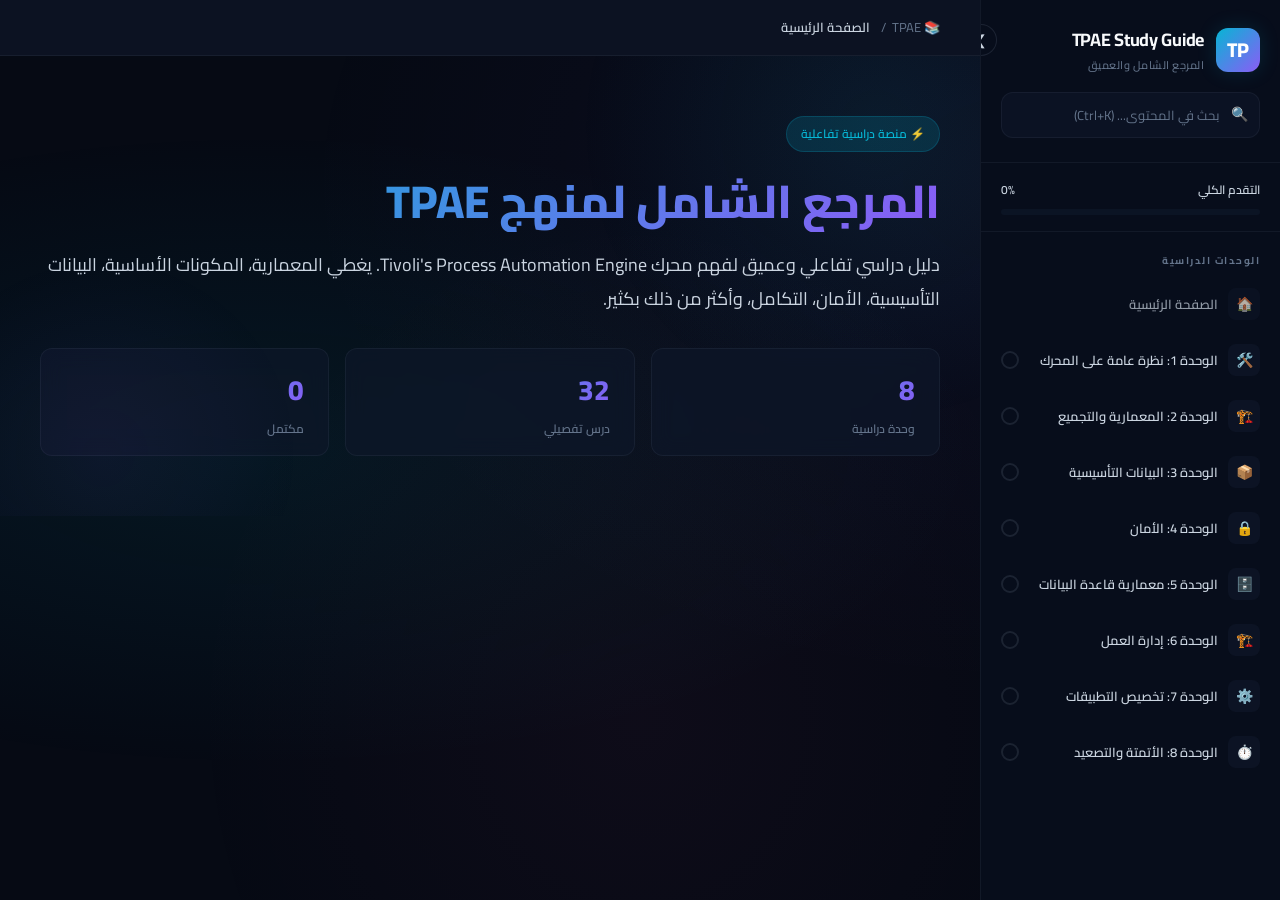
==== commit 70ebf0ea: "refactor: improve sidebar mobile navigation and standardize code formatting" ====
--- a/index.html
+++ b/index.html
@@ -14,13 +14,13 @@
 
 <body>
 
-  <!-- Mobile Overlay -->
-  <div class="sidebar-overlay"></div>
-
   <div class="app-layout">
 
+    <!-- Mobile Overlay -->
+    <div class="sidebar-overlay" id="sidebarOverlay"></div>
+
     <!-- ====== SIDEBAR ====== -->
-    <aside class="sidebar">
+    <aside class="sidebar" id="sidebarPanel">
       <button class="sidebar-toggle" id="sidebarToggle" title="تصغير/تكبير القائمة">❮</button>
       <div class="sidebar-header">
         <div class="sidebar-logo">
--- a/styles.css
+++ b/styles.css
@@ -2,7 +2,7 @@
    TPAE Study Guide - Premium Design System
    ============================================ */
 
-@import url('https://fonts.googleapis.com/css2?family=Cairo:wght@300;400;500;600;700;800;900&family=JetBrains+Mono:wght@400;500;600&display=swap');
+@import url("https://fonts.googleapis.com/css2?family=Cairo:wght@300;400;500;600;700;800;900&family=JetBrains+Mono:wght@400;500;600&display=swap");
 
 /* --- CSS Custom Properties (Design Tokens) --- */
 :root {
@@ -34,9 +34,22 @@
   --gradient-secondary: linear-gradient(135deg, #8b5cf6, #ec4899);
   --gradient-success: linear-gradient(135deg, #10b981, #06b6d4);
   --gradient-warm: linear-gradient(135deg, #f59e0b, #ef4444);
-  --gradient-mesh: radial-gradient(ellipse at 20% 50%, rgba(6, 182, 212, 0.08) 0%, transparent 50%),
-                   radial-gradient(ellipse at 80% 20%, rgba(139, 92, 246, 0.06) 0%, transparent 50%),
-                   radial-gradient(ellipse at 50% 80%, rgba(236, 72, 153, 0.04) 0%, transparent 50%);
+  --gradient-mesh:
+    radial-gradient(
+      ellipse at 20% 50%,
+      rgba(6, 182, 212, 0.08) 0%,
+      transparent 50%
+    ),
+    radial-gradient(
+      ellipse at 80% 20%,
+      rgba(139, 92, 246, 0.06) 0%,
+      transparent 50%
+    ),
+    radial-gradient(
+      ellipse at 50% 80%,
+      rgba(236, 72, 153, 0.04) 0%,
+      transparent 50%
+    );
 
   /* Text Colors */
   --text-primary: #f1f5f9;
@@ -74,7 +87,6 @@
 
 /* --- Reading Themes --- */
 body.theme-light {
-  /* Colors - Light Slate Theme */
   --bg-primary: #f8fafc;
   --bg-secondary: #f1f5f9;
   --bg-card: rgba(255, 255, 255, 0.85);
@@ -83,7 +95,6 @@
   --bg-sidebar: rgba(255, 255, 255, 0.95);
   --bg-input: #ffffff;
 
-  /* Accent Colors */
   --accent-primary: #0284c7;
   --accent-primary-dim: rgba(2, 132, 199, 0.1);
   --accent-secondary: #7c3aed;
@@ -97,28 +108,37 @@
   --accent-info: #2563eb;
   --accent-info-dim: rgba(37, 99, 235, 0.1);
 
-  /* Gradients */
   --gradient-primary: linear-gradient(135deg, #0284c7, #7c3aed);
   --gradient-secondary: linear-gradient(135deg, #7c3aed, #db2777);
   --gradient-success: linear-gradient(135deg, #059669, #0284c7);
   --gradient-warm: linear-gradient(135deg, #d97706, #dc2626);
-  --gradient-mesh: radial-gradient(ellipse at 20% 50%, rgba(2, 132, 199, 0.05) 0%, transparent 50%),
-                   radial-gradient(ellipse at 80% 20%, rgba(124, 58, 237, 0.04) 0%, transparent 50%),
-                   radial-gradient(ellipse at 50% 80%, rgba(219, 39, 119, 0.03) 0%, transparent 50%);
-
-  /* Text Colors */
+  --gradient-mesh:
+    radial-gradient(
+      ellipse at 20% 50%,
+      rgba(2, 132, 199, 0.05) 0%,
+      transparent 50%
+    ),
+    radial-gradient(
+      ellipse at 80% 20%,
+      rgba(124, 58, 237, 0.04) 0%,
+      transparent 50%
+    ),
+    radial-gradient(
+      ellipse at 50% 80%,
+      rgba(219, 39, 119, 0.03) 0%,
+      transparent 50%
+    );
+
   --text-primary: #1e293b;
   --text-secondary: #475569;
   --text-muted: #64748b;
   --text-accent: #0284c7;
   --text-heading: #0f172a;
 
-  /* Borders */
   --border-subtle: rgba(226, 232, 240, 0.8);
   --border-light: rgba(203, 213, 225, 0.9);
   --border-accent: rgba(2, 132, 199, 0.3);
 
-  /* Shadows */
   --shadow-sm: 0 1px 3px rgba(15, 23, 42, 0.05);
   --shadow-md: 0 4px 12px rgba(15, 23, 42, 0.08);
   --shadow-lg: 0 8px 32px rgba(15, 23, 42, 0.12);
@@ -127,7 +147,6 @@
 }
 
 body.theme-sepia {
-  /* Colors - Warm Sepia Theme */
   --bg-primary: #f4ecd8;
   --bg-secondary: #eadeca;
   --bg-card: rgba(253, 251, 247, 0.85);
@@ -136,7 +155,6 @@
   --bg-sidebar: rgba(250, 246, 235, 0.98);
   --bg-input: #fdfbf7;
 
-  /* Accent Colors */
   --accent-primary: #b45309;
   --accent-primary-dim: rgba(180, 83, 9, 0.1);
   --accent-secondary: #7c2d12;
@@ -150,28 +168,37 @@
   --accent-info: #0369a1;
   --accent-info-dim: rgba(3, 105, 161, 0.1);
 
-  /* Gradients */
   --gradient-primary: linear-gradient(135deg, #b45309, #7c2d12);
   --gradient-secondary: linear-gradient(135deg, #7c2d12, #9a3412);
   --gradient-success: linear-gradient(135deg, #15803d, #b45309);
   --gradient-warm: linear-gradient(135deg, #b45309, #b91c1c);
-  --gradient-mesh: radial-gradient(ellipse at 20% 50%, rgba(180, 83, 9, 0.06) 0%, transparent 50%),
-                   radial-gradient(ellipse at 80% 20%, rgba(124, 45, 18, 0.04) 0%, transparent 50%),
-                   radial-gradient(ellipse at 50% 80%, rgba(21, 128, 61, 0.03) 0%, transparent 50%);
-
-  /* Text Colors */
+  --gradient-mesh:
+    radial-gradient(
+      ellipse at 20% 50%,
+      rgba(180, 83, 9, 0.06) 0%,
+      transparent 50%
+    ),
+    radial-gradient(
+      ellipse at 80% 20%,
+      rgba(124, 45, 18, 0.04) 0%,
+      transparent 50%
+    ),
+    radial-gradient(
+      ellipse at 50% 80%,
+      rgba(21, 128, 61, 0.03) 0%,
+      transparent 50%
+    );
+
   --text-primary: #433422;
   --text-secondary: #5c4b37;
   --text-muted: #8d7a65;
   --text-accent: #b45309;
   --text-heading: #2d1f10;
 
-  /* Borders */
   --border-subtle: rgba(212, 200, 184, 0.6);
   --border-light: rgba(198, 183, 164, 0.9);
   --border-accent: rgba(180, 83, 9, 0.3);
 
-  /* Shadows */
   --shadow-sm: 0 1px 3px rgba(45, 31, 16, 0.03);
   --shadow-md: 0 4px 10px rgba(45, 31, 16, 0.05);
   --shadow-lg: 0 8px 24px rgba(45, 31, 16, 0.08);
@@ -192,18 +219,21 @@
   scroll-behavior: smooth;
   font-size: var(--font-base-size, 17px);
   transition: font-size var(--transition-fast);
+  -webkit-text-size-adjust: 100%;
 }
 
 body {
-  font-family: 'Cairo', sans-serif;
+  font-family: "Cairo", sans-serif;
   background: var(--bg-primary);
   color: var(--text-primary);
   direction: rtl;
   line-height: 1.8;
   min-height: 100vh;
+  min-height: 100dvh;
   overflow-x: hidden;
   -webkit-font-smoothing: antialiased;
   -moz-osx-font-smoothing: grayscale;
+  -webkit-tap-highlight-color: transparent;
 }
 
 /* Global Theme Transition */
@@ -230,17 +260,18 @@
 .nav-lesson-btn,
 .font-controls-group,
 .theme-controls-group {
-  transition: background var(--transition-base),
-              color var(--transition-base),
-              border-color var(--transition-base),
-              box-shadow var(--transition-base),
-              opacity var(--transition-base),
-              transform var(--transition-base),
-              font-size var(--transition-fast);
+  transition:
+    background var(--transition-base),
+    color var(--transition-base),
+    border-color var(--transition-base),
+    box-shadow var(--transition-base),
+    opacity var(--transition-base),
+    transform var(--transition-base),
+    font-size var(--transition-fast);
 }
 
 body::before {
-  content: '';
+  content: "";
   position: fixed;
   inset: 0;
   background: var(--gradient-mesh);
@@ -267,11 +298,14 @@
 .app-layout {
   display: flex;
   min-height: 100vh;
+  min-height: 100dvh;
   position: relative;
   z-index: 1;
 }
 
-/* --- Sidebar --- */
+/* ============================================
+   SIDEBAR
+   ============================================ */
 .sidebar {
   width: var(--sidebar-width);
   height: 100vh;
@@ -280,14 +314,16 @@
   top: 0;
   background: var(--bg-sidebar);
   border-left: 1px solid var(--border-subtle);
+  -webkit-backdrop-filter: blur(20px);
   backdrop-filter: blur(20px);
   display: flex;
   flex-direction: column;
-  z-index: 100;
-  transition: width var(--transition-base), transform var(--transition-base);
+  z-index: 600;
+  transition: width var(--transition-base);
   overflow: hidden;
 }
 
+/* --- Desktop collapsed state --- */
 .sidebar.collapsed {
   width: var(--sidebar-collapsed-width);
 }
@@ -327,7 +363,7 @@
   cursor: pointer;
   color: var(--text-secondary);
   font-size: 14px;
-  z-index: 101;
+  z-index: 601;
   transition: var(--transition-fast);
 }
 
@@ -340,6 +376,7 @@
 .sidebar-header {
   padding: 24px 20px;
   border-bottom: 1px solid var(--border-subtle);
+  flex-shrink: 0;
 }
 
 .sidebar-logo {
@@ -361,6 +398,7 @@
   font-weight: 800;
   color: white;
   box-shadow: var(--shadow-glow-cyan);
+  flex-shrink: 0;
 }
 
 .sidebar-logo-text {
@@ -389,7 +427,7 @@
   border: 1px solid var(--border-subtle);
   border-radius: var(--radius-md);
   color: var(--text-primary);
-  font-family: 'Cairo', sans-serif;
+  font-family: "Cairo", sans-serif;
   font-size: 13px;
   outline: none;
   transition: var(--transition-fast);
@@ -419,6 +457,7 @@
 .sidebar-progress {
   padding: 16px 20px;
   border-bottom: 1px solid var(--border-subtle);
+  flex-shrink: 0;
 }
 
 .progress-label {
@@ -451,7 +490,9 @@
 .sidebar-nav {
   flex: 1;
   overflow-y: auto;
+  overflow-x: hidden;
   padding: 12px 0;
+  -webkit-overflow-scrolling: touch;
 }
 
 .nav-section-title {
@@ -476,7 +517,7 @@
   border: none;
   background: transparent;
   color: var(--text-secondary);
-  font-family: 'Cairo', sans-serif;
+  font-family: "Cairo", sans-serif;
   font-size: 13px;
   font-weight: 600;
   cursor: pointer;
@@ -484,6 +525,7 @@
   transition: var(--transition-fast);
   text-align: right;
   direction: rtl;
+  min-height: 44px;
 }
 
 .nav-unit-btn:hover {
@@ -555,12 +597,12 @@
   display: flex;
   align-items: center;
   gap: 8px;
-  padding: 7px 12px 7px 12px;
+  padding: 8px 12px;
   margin-right: 44px;
   border: none;
   background: transparent;
   color: var(--text-muted);
-  font-family: 'Cairo', sans-serif;
+  font-family: "Cairo", sans-serif;
   font-size: 12px;
   font-weight: 500;
   cursor: pointer;
@@ -569,11 +611,13 @@
   text-align: right;
   direction: rtl;
   border-right: 2px solid var(--border-subtle);
+  min-height: 40px;
 }
 
 .nav-lesson-btn:hover {
   color: var(--text-secondary);
   border-right-color: var(--text-muted);
+  background: rgba(255, 255, 255, 0.02);
 }
 
 .nav-lesson-btn.active {
@@ -582,12 +626,15 @@
   background: rgba(6, 182, 212, 0.05);
 }
 
-/* --- Main Content --- */
+/* ============================================
+   MAIN CONTENT
+   ============================================ */
 .main-content {
   flex: 1;
   margin-right: var(--sidebar-width);
   padding: 0;
   min-height: 100vh;
+  min-height: 100dvh;
   transition: margin-right var(--transition-base);
 }
 
@@ -621,9 +668,12 @@
   border-color: var(--accent-primary);
 }
 
-/* Header */
+/* ============================================
+   HEADER
+   ============================================ */
 .content-header {
-  position: relative;
+  position: sticky;
+  top: 0;
   z-index: 50;
   padding: 16px 40px;
   background: var(--bg-secondary);
@@ -631,6 +681,8 @@
   display: flex;
   align-items: center;
   justify-content: space-between;
+  -webkit-backdrop-filter: blur(12px);
+  backdrop-filter: blur(12px);
 }
 
 .header-breadcrumb {
@@ -639,17 +691,23 @@
   gap: 8px;
   font-size: 13px;
   color: var(--text-muted);
+  min-width: 0;
+  overflow: hidden;
 }
 
 .header-breadcrumb span {
   color: var(--text-secondary);
   font-weight: 600;
+  overflow: hidden;
+  text-overflow: ellipsis;
+  white-space: nowrap;
 }
 
 .header-actions {
   display: flex;
   align-items: center;
-  gap: 16px;
+  gap: 12px;
+  flex-shrink: 0;
 }
 
 /* Study Controls */
@@ -710,6 +768,7 @@
   cursor: pointer;
   transition: var(--transition-fast);
   font-size: 16px;
+  flex-shrink: 0;
 }
 
 .btn-icon:hover {
@@ -722,7 +781,9 @@
   display: none;
 }
 
-/* Hero Section */
+/* ============================================
+   HERO SECTION
+   ============================================ */
 .hero-section {
   padding: 60px 40px;
   position: relative;
@@ -730,24 +791,32 @@
 }
 
 .hero-section::before {
-  content: '';
+  content: "";
   position: absolute;
   top: -50%;
   right: -20%;
   width: 600px;
   height: 600px;
-  background: radial-gradient(circle, rgba(6, 182, 212, 0.08) 0%, transparent 70%);
+  background: radial-gradient(
+    circle,
+    rgba(6, 182, 212, 0.08) 0%,
+    transparent 70%
+  );
   pointer-events: none;
 }
 
 .hero-section::after {
-  content: '';
+  content: "";
   position: absolute;
   bottom: -30%;
   left: -10%;
   width: 400px;
   height: 400px;
-  background: radial-gradient(circle, rgba(139, 92, 246, 0.06) 0%, transparent 70%);
+  background: radial-gradient(
+    circle,
+    rgba(139, 92, 246, 0.06) 0%,
+    transparent 70%
+  );
   pointer-events: none;
 }
 
@@ -763,10 +832,11 @@
   font-weight: 600;
   color: var(--accent-primary);
   margin-bottom: 20px;
+  animation: fadeInUp 0.6s ease;
 }
 
 .hero-title {
-  font-size: 46px;
+  font-size: clamp(28px, 5vw, 46px);
   font-weight: 800;
   color: var(--text-heading);
   line-height: 1.3;
@@ -775,20 +845,23 @@
   -webkit-background-clip: text;
   -webkit-text-fill-color: transparent;
   background-clip: text;
+  animation: fadeInUp 0.6s ease 0.1s both;
 }
 
 .hero-subtitle {
-  font-size: 18px;
+  font-size: clamp(15px, 2.5vw, 18px);
   color: var(--text-secondary);
   max-width: 900px;
   line-height: 1.9;
   margin-bottom: 32px;
+  animation: fadeInUp 0.6s ease 0.2s both;
 }
 
 .hero-stats {
   display: flex;
-  gap: 24px;
+  gap: 16px;
   flex-wrap: wrap;
+  animation: fadeInUp 0.6s ease 0.3s both;
 }
 
 .stat-card {
@@ -796,8 +869,10 @@
   background: var(--bg-card);
   border: 1px solid var(--border-subtle);
   border-radius: var(--radius-md);
+  -webkit-backdrop-filter: blur(10px);
   backdrop-filter: blur(10px);
-  min-width: 140px;
+  min-width: 120px;
+  flex: 1;
   transition: var(--transition-base);
 }
 
@@ -823,7 +898,9 @@
   margin-top: 2px;
 }
 
-/* Content Sections */
+/* ============================================
+   CONTENT SECTIONS
+   ============================================ */
 .content-body {
   padding: 0 40px 60px;
 }
@@ -867,17 +944,49 @@
   letter-spacing: 0.5px;
 }
 
-.unit-number.u1 { background: var(--accent-primary-dim); color: var(--accent-primary); border: 1px solid rgba(6, 182, 212, 0.2); }
-.unit-number.u2 { background: var(--accent-secondary-dim); color: var(--accent-secondary); border: 1px solid rgba(139, 92, 246, 0.2); }
-.unit-number.u3 { background: var(--accent-success-dim); color: var(--accent-success); border: 1px solid rgba(16, 185, 129, 0.2); }
-.unit-number.u4 { background: var(--accent-danger-dim); color: var(--accent-danger); border: 1px solid rgba(239, 68, 68, 0.2); }
-.unit-number.u5 { background: var(--accent-info-dim); color: var(--accent-info); border: 1px solid rgba(59, 130, 246, 0.2); }
-.unit-number.u6 { background: var(--accent-warning-dim); color: var(--accent-warning); border: 1px solid rgba(245, 158, 11, 0.2); }
-.unit-number.u7 { background: var(--accent-secondary-dim); color: var(--accent-secondary); border: 1px solid rgba(139, 92, 246, 0.2); }
-.unit-number.u8 { background: var(--accent-success-dim); color: var(--accent-success); border: 1px solid rgba(16, 185, 129, 0.2); }
+.unit-number.u1 {
+  background: var(--accent-primary-dim);
+  color: var(--accent-primary);
+  border: 1px solid rgba(6, 182, 212, 0.2);
+}
+.unit-number.u2 {
+  background: var(--accent-secondary-dim);
+  color: var(--accent-secondary);
+  border: 1px solid rgba(139, 92, 246, 0.2);
+}
+.unit-number.u3 {
+  background: var(--accent-success-dim);
+  color: var(--accent-success);
+  border: 1px solid rgba(16, 185, 129, 0.2);
+}
+.unit-number.u4 {
+  background: var(--accent-danger-dim);
+  color: var(--accent-danger);
+  border: 1px solid rgba(239, 68, 68, 0.2);
+}
+.unit-number.u5 {
+  background: var(--accent-info-dim);
+  color: var(--accent-info);
+  border: 1px solid rgba(59, 130, 246, 0.2);
+}
+.unit-number.u6 {
+  background: var(--accent-warning-dim);
+  color: var(--accent-warning);
+  border: 1px solid rgba(245, 158, 11, 0.2);
+}
+.unit-number.u7 {
+  background: var(--accent-secondary-dim);
+  color: var(--accent-secondary);
+  border: 1px solid rgba(139, 92, 246, 0.2);
+}
+.unit-number.u8 {
+  background: var(--accent-success-dim);
+  color: var(--accent-success);
+  border: 1px solid rgba(16, 185, 129, 0.2);
+}
 
 .unit-title {
-  font-size: 36px;
+  font-size: clamp(24px, 4vw, 36px);
   font-weight: 800;
   color: var(--text-heading);
   margin-bottom: 10px;
@@ -885,18 +994,21 @@
 }
 
 .unit-desc {
-  font-size: 16px;
+  font-size: clamp(14px, 2vw, 16px);
   color: var(--text-secondary);
   line-height: 1.8;
   max-width: 100%;
 }
 
-/* Lesson Cards */
+/* ============================================
+   LESSON CARDS
+   ============================================ */
 .lesson-card {
   background: var(--bg-card);
   border: 1px solid var(--border-subtle);
   border-radius: var(--radius-lg);
   margin-bottom: 24px;
+  -webkit-backdrop-filter: blur(10px);
   backdrop-filter: blur(10px);
   overflow: hidden;
   transition: var(--transition-base);
@@ -911,7 +1023,9 @@
   display: flex;
   align-items: center;
   gap: 16px;
+  -webkit-user-select: none;
   user-select: none;
+  cursor: pointer;
 }
 
 .lesson-icon {
@@ -925,19 +1039,38 @@
   flex-shrink: 0;
 }
 
-.lesson-icon.icon-cyan { background: var(--accent-primary-dim); color: var(--accent-primary); }
-.lesson-icon.icon-violet { background: var(--accent-secondary-dim); color: var(--accent-secondary); }
-.lesson-icon.icon-green { background: var(--accent-success-dim); color: var(--accent-success); }
-.lesson-icon.icon-amber { background: var(--accent-warning-dim); color: var(--accent-warning); }
-.lesson-icon.icon-red { background: var(--accent-danger-dim); color: var(--accent-danger); }
-.lesson-icon.icon-blue { background: var(--accent-info-dim); color: var(--accent-info); }
+.lesson-icon.icon-cyan {
+  background: var(--accent-primary-dim);
+  color: var(--accent-primary);
+}
+.lesson-icon.icon-violet {
+  background: var(--accent-secondary-dim);
+  color: var(--accent-secondary);
+}
+.lesson-icon.icon-green {
+  background: var(--accent-success-dim);
+  color: var(--accent-success);
+}
+.lesson-icon.icon-amber {
+  background: var(--accent-warning-dim);
+  color: var(--accent-warning);
+}
+.lesson-icon.icon-red {
+  background: var(--accent-danger-dim);
+  color: var(--accent-danger);
+}
+.lesson-icon.icon-blue {
+  background: var(--accent-info-dim);
+  color: var(--accent-info);
+}
 
 .lesson-info {
   flex: 1;
+  min-width: 0;
 }
 
 .lesson-title {
-  font-size: 18px;
+  font-size: clamp(15px, 2.5vw, 18px);
   font-weight: 700;
   color: var(--text-heading);
   margin-bottom: 2px;
@@ -947,6 +1080,9 @@
   font-size: 13px;
   color: var(--text-muted);
   font-weight: 500;
+  overflow: hidden;
+  text-overflow: ellipsis;
+  white-space: nowrap;
 }
 
 .lesson-toggle {
@@ -963,9 +1099,11 @@
   border-top: 1px solid var(--border-subtle);
 }
 
-/* Content Typography */
+/* ============================================
+   CONTENT TYPOGRAPHY — Optimized for studying
+   ============================================ */
 .lesson-content h3 {
-  font-size: 1.18rem;
+  font-size: clamp(1rem, 2vw, 1.18rem);
   font-weight: 700;
   color: var(--text-heading);
   margin: 32px 0 16px;
@@ -974,17 +1112,19 @@
 }
 
 .lesson-content h4 {
-  font-size: 1rem;
+  font-size: clamp(0.9rem, 1.8vw, 1rem);
   font-weight: 700;
   color: var(--accent-primary);
   margin: 24px 0 12px;
 }
 
 .lesson-content p {
-  font-size: 1.03rem;
+  font-size: clamp(0.9rem, 1.8vw, 1.03rem);
   color: var(--text-secondary);
   line-height: 2.1;
   margin-bottom: 16px;
+  word-wrap: break-word;
+  overflow-wrap: break-word;
 }
 
 .lesson-content ul,
@@ -994,17 +1134,21 @@
 }
 
 .lesson-content li {
-  font-size: 1.03rem;
+  font-size: clamp(0.9rem, 1.8vw, 1.03rem);
   color: var(--text-secondary);
   line-height: 2.1;
   margin-bottom: 10px;
+  word-wrap: break-word;
+  overflow-wrap: break-word;
 }
 
 .lesson-content li::marker {
   color: var(--accent-primary);
 }
 
-/* Special Blocks */
+/* ============================================
+   SPECIAL BLOCKS — Info, Tips, Warnings
+   ============================================ */
 .info-block {
   padding: 18px 24px;
   border-radius: var(--radius-md);
@@ -1012,6 +1156,8 @@
   border-right: 4px solid;
   font-size: 0.88rem;
   line-height: 1.9;
+  word-wrap: break-word;
+  overflow-wrap: break-word;
 }
 
 .info-block.tip {
@@ -1053,18 +1199,21 @@
   font-size: 0.88rem;
 }
 
-/* Code & Technical Terms */
+/* ============================================
+   CODE & TECHNICAL TERMS
+   ============================================ */
 .tech-term {
   display: inline;
   padding: 1px 8px;
   background: rgba(6, 182, 212, 0.1);
   border: 1px solid rgba(6, 182, 212, 0.15);
   border-radius: 4px;
-  font-family: 'JetBrains Mono', monospace;
+  font-family: "JetBrains Mono", monospace;
   font-size: 0.76rem;
   color: var(--accent-primary);
   direction: ltr;
   unicode-bidi: embed;
+  word-break: break-all;
 }
 
 .code-block {
@@ -1072,7 +1221,7 @@
   border: 1px solid var(--border-subtle);
   border-radius: var(--radius-md);
   padding: 16px 20px;
-  font-family: 'JetBrains Mono', monospace;
+  font-family: "JetBrains Mono", monospace;
   font-size: 0.76rem;
   color: var(--accent-primary);
   direction: ltr;
@@ -1080,14 +1229,18 @@
   margin: 12px 0;
   overflow-x: auto;
   line-height: 1.7;
-}
-
-/* Tables */
+  -webkit-overflow-scrolling: touch;
+}
+
+/* ============================================
+   TABLES
+   ============================================ */
 .table-wrapper {
   overflow-x: auto;
   margin: 16px 0;
   border-radius: var(--radius-md);
   border: 1px solid var(--border-subtle);
+  -webkit-overflow-scrolling: touch;
 }
 
 .styled-table {
@@ -1126,7 +1279,9 @@
   border-bottom: none;
 }
 
-/* Key-Value List */
+/* ============================================
+   KEY-VALUE LIST
+   ============================================ */
 .kv-list {
   list-style: none;
   padding: 0;
@@ -1147,7 +1302,7 @@
 .kv-key {
   font-weight: 700;
   color: var(--accent-primary);
-  min-width: 160px;
+  min-width: 120px;
   flex-shrink: 0;
   font-size: 0.76rem;
 }
@@ -1155,12 +1310,16 @@
 .kv-value {
   color: var(--text-secondary);
   font-size: 0.76rem;
-}
-
-/* Definition Cards */
+  word-wrap: break-word;
+  overflow-wrap: break-word;
+}
+
+/* ============================================
+   DEFINITION CARDS
+   ============================================ */
 .def-grid {
   display: grid;
-  grid-template-columns: repeat(auto-fit, minmax(280px, 1fr));
+  grid-template-columns: repeat(auto-fit, minmax(260px, 1fr));
   gap: 16px;
   margin: 16px 0;
 }
@@ -1195,9 +1354,13 @@
   font-size: 0.88rem;
   color: var(--text-secondary);
   line-height: 1.9;
-}
-
-/* Workflow Steps */
+  word-wrap: break-word;
+  overflow-wrap: break-word;
+}
+
+/* ============================================
+   WORKFLOW STEPS
+   ============================================ */
 .steps-list {
   list-style: none;
   padding: 0;
@@ -1213,6 +1376,8 @@
   font-size: 0.82rem;
   color: var(--text-secondary);
   line-height: 1.8;
+  word-wrap: break-word;
+  overflow-wrap: break-word;
 }
 
 .steps-list li:last-child {
@@ -1234,7 +1399,7 @@
   justify-content: center;
   font-size: 0.76rem;
   font-weight: 700;
-  font-family: 'JetBrains Mono', monospace;
+  font-family: "JetBrains Mono", monospace;
 }
 
 /* Comparison Highlight */
@@ -1244,6 +1409,8 @@
   border-radius: var(--radius-md);
   margin: 12px 0;
   border: 1px solid var(--border-subtle);
+  word-wrap: break-word;
+  overflow-wrap: break-word;
 }
 
 .highlight-box strong {
@@ -1253,7 +1420,12 @@
 /* Topic Separator */
 .topic-sep {
   height: 1px;
-  background: linear-gradient(to left, transparent, var(--border-light), transparent);
+  background: linear-gradient(
+    to left,
+    transparent,
+    var(--border-light),
+    transparent
+  );
   margin: 32px 0;
 }
 
@@ -1264,29 +1436,37 @@
   font-size: 11px;
   color: var(--text-muted);
   text-align: center;
-}
-
-/* Mark as Read Button */
+  flex-shrink: 0;
+}
+
+/* ============================================
+   MARK AS READ BUTTON
+   ============================================ */
 .mark-read-btn {
   display: inline-flex;
   align-items: center;
   gap: 8px;
-  padding: 10px 24px;
+  padding: 12px 28px;
   background: var(--gradient-primary);
   border: none;
   border-radius: var(--radius-md);
   color: white;
-  font-family: 'Cairo', sans-serif;
+  font-family: "Cairo", sans-serif;
   font-size: 14px;
   font-weight: 700;
   cursor: pointer;
   transition: var(--transition-base);
-  margin-top: 20px;
+  margin-top: 24px;
+  min-height: 48px;
 }
 
 .mark-read-btn:hover {
   transform: translateY(-2px);
   box-shadow: var(--shadow-glow-cyan);
+}
+
+.mark-read-btn:active {
+  transform: translateY(0);
 }
 
 .mark-read-btn.completed {
@@ -1304,79 +1484,295 @@
 
 /* Loading Animation */
 .skeleton {
-  background: linear-gradient(90deg, var(--bg-card) 25%, var(--bg-card-hover) 50%, var(--bg-card) 75%);
+  background: linear-gradient(
+    90deg,
+    var(--bg-card) 25%,
+    var(--bg-card-hover) 50%,
+    var(--bg-card) 75%
+  );
   background-size: 200% 100%;
   animation: shimmer 1.5s infinite;
   border-radius: var(--radius-md);
 }
 
 @keyframes shimmer {
-  0% { background-position: 200% 0; }
-  100% { background-position: -200% 0; }
-}
-
-/* --- Responsive --- */
+  0% {
+    background-position: 200% 0;
+  }
+  100% {
+    background-position: -200% 0;
+  }
+}
+
+/* ============================================
+   RESPONSIVE — Tablet (max-width: 1024px)
+   ============================================ */
 @media (max-width: 1024px) {
+  /* Sidebar → off-canvas drawer */
   .sidebar {
+    position: fixed;
+    top: 0;
+    right: 0;
+    width: 300px;
+    max-width: 85vw;
+    height: 100vh;
+    height: 100dvh;
     transform: translateX(100%);
+    transition: transform 0.35s cubic-bezier(0.4, 0, 0.2, 1);
+    box-shadow: none;
+    z-index: 600;
+    overflow-y: auto;
+    overflow-x: hidden;
   }
 
   .sidebar.open {
     transform: translateX(0);
-  }
-
+    box-shadow: -8px 0 30px rgba(0, 0, 0, 0.5);
+  }
+
+  /* Neutralize desktop collapsed state on mobile */
+  .sidebar.collapsed {
+    width: 300px;
+    max-width: 85vw;
+    transform: translateX(100%);
+  }
+
+  .sidebar.collapsed.open {
+    transform: translateX(0);
+  }
+
+  .sidebar.collapsed .sidebar-header,
+  .sidebar.collapsed .sidebar-progress,
+  .sidebar.collapsed .sidebar-footer,
+  .sidebar.collapsed .nav-section-title,
+  .sidebar.collapsed .unit-label,
+  .sidebar.collapsed .nav-unit-check {
+    display: block;
+  }
+
+  .sidebar.collapsed .nav-unit-check {
+    display: flex;
+  }
+
+  .sidebar.collapsed .nav-lessons {
+    display: block;
+    max-height: 0;
+    overflow: hidden;
+  }
+
+  .sidebar.collapsed .nav-lessons.expanded {
+    max-height: 500px;
+  }
+
+  .sidebar.collapsed .nav-unit-btn {
+    justify-content: flex-start;
+    padding: 10px 12px;
+  }
+
+  .sidebar.collapsed .nav-unit-icon {
+    margin: 0;
+  }
+
+  /* Main content full width */
   .main-content {
-    margin-right: 0;
+    margin-right: 0 !important;
   }
 
   .mobile-menu-btn {
     display: flex;
   }
 
-  .hero-title {
-    font-size: 28px;
-  }
-
-  .hero-section {
-    padding: 40px 20px;
-  }
-
-  .content-body {
-    padding: 0 20px 40px;
-  }
-
+  .sidebar-toggle {
+    display: none !important;
+  }
+
+  /* Header */
   .content-header {
     padding: 12px 20px;
-  }
-}
-
+    gap: 12px;
+  }
+
+  .header-actions {
+    gap: 8px;
+  }
+
+  /* Study controls — hide on small tablets */
+  .study-controls {
+    gap: 8px;
+  }
+
+  /* Hero */
+  .hero-section {
+    padding: 40px 24px;
+  }
+
+  .hero-section::before {
+    width: 300px;
+    height: 300px;
+  }
+
+  .hero-section::after {
+    width: 200px;
+    height: 200px;
+  }
+
+  /* Content */
+  .content-body {
+    padding: 0 24px 40px;
+  }
+
+  .unit-header {
+    margin-bottom: 28px;
+    padding-bottom: 20px;
+  }
+
+  .lesson-header {
+    padding: 18px 20px;
+    gap: 12px;
+  }
+
+  .lesson-content {
+    padding: 0 20px 24px;
+  }
+
+  /* Info blocks */
+  .info-block {
+    padding: 16px 18px;
+  }
+
+  /* Definition grid */
+  .def-grid {
+    grid-template-columns: repeat(auto-fit, minmax(220px, 1fr));
+    gap: 12px;
+  }
+}
+
+/* ============================================
+   RESPONSIVE — Mobile (max-width: 640px)
+   ============================================ */
 @media (max-width: 640px) {
+  /* Hero */
+  .hero-section {
+    padding: 32px 16px;
+  }
+
+  .hero-badge {
+    font-size: 11px;
+    padding: 5px 12px;
+  }
+
+  .hero-subtitle {
+    line-height: 1.8;
+  }
+
   .hero-stats {
     flex-direction: column;
+    gap: 12px;
   }
 
   .stat-card {
     min-width: unset;
-  }
-
+    padding: 14px 18px;
+    flex: unset;
+  }
+
+  .stat-value {
+    font-size: 24px;
+  }
+
+  /* Content */
+  .content-body {
+    padding: 0 14px 32px;
+  }
+
+  .content-header {
+    padding: 10px 14px;
+  }
+
+  .header-breadcrumb {
+    font-size: 12px;
+    gap: 4px;
+  }
+
+  /* Unit header */
+  .unit-header {
+    margin-bottom: 24px;
+    padding-bottom: 16px;
+  }
+
+  .unit-number {
+    font-size: 11px;
+    padding: 4px 12px;
+    margin-bottom: 12px;
+  }
+
+  /* Lesson cards */
+  .lesson-card {
+    margin-bottom: 16px;
+    border-radius: var(--radius-md);
+  }
+
+  .lesson-header {
+    padding: 14px 16px;
+    gap: 10px;
+  }
+
+  .lesson-icon {
+    width: 38px;
+    height: 38px;
+    font-size: 16px;
+    border-radius: var(--radius-sm);
+  }
+
+  .lesson-meta {
+    font-size: 11px;
+  }
+
+  .lesson-content {
+    padding: 0 16px 20px;
+  }
+
+  .lesson-content h3 {
+    margin: 24px 0 12px;
+    padding-right: 12px;
+  }
+
+  .lesson-content h4 {
+    margin: 18px 0 10px;
+  }
+
+  .lesson-content ul,
+  .lesson-content ol {
+    padding-right: 20px;
+  }
+
+  /* Definition grid — 1 column on phones */
   .def-grid {
     grid-template-columns: 1fr;
-  }
-
+    gap: 10px;
+  }
+
+  .def-card {
+    padding: 16px;
+  }
+
+  .def-card-icon {
+    font-size: 20px;
+    margin-bottom: 8px;
+  }
+
+  /* Tables */
   .styled-table th,
   .styled-table td {
     padding: 8px 10px;
     font-size: 12px;
   }
 
-  .lesson-header {
-    padding: 16px;
-  }
-
-  .lesson-content {
-    padding: 0 16px 16px;
-  }
-
+  .styled-table th {
+    font-size: 10px;
+  }
+
+  /* Key-value list — stack vertically on phones */
   .kv-list li {
     flex-direction: column;
     gap: 4px;
@@ -1385,33 +1781,169 @@
   .kv-key {
     min-width: unset;
   }
-}
-
-/* Overlay for mobile */
+
+  /* Info blocks */
+  .info-block {
+    padding: 14px 16px;
+    font-size: 0.82rem;
+    border-right-width: 3px;
+  }
+
+  .info-block-title {
+    font-size: 0.82rem;
+  }
+
+  /* Code blocks */
+  .code-block {
+    padding: 12px 14px;
+    font-size: 0.7rem;
+  }
+
+  /* Tech terms */
+  .tech-term {
+    font-size: 0.7rem;
+    padding: 0 6px;
+  }
+
+  /* Steps list */
+  .steps-list li {
+    padding-right: 44px;
+    font-size: 0.78rem;
+  }
+
+  .steps-list li::before {
+    width: 28px;
+    height: 28px;
+    font-size: 0.7rem;
+  }
+
+  /* Highlight box */
+  .highlight-box {
+    padding: 14px 16px;
+  }
+
+  /* Mark as read */
+  .mark-read-btn {
+    width: 100%;
+    justify-content: center;
+    padding: 14px 20px;
+    font-size: 15px;
+  }
+
+  /* Topic separator */
+  .topic-sep {
+    margin: 24px 0;
+  }
+
+  /* Study controls — simplify on mobile */
+  .font-controls-group,
+  .theme-controls-group {
+    padding: 2px;
+  }
+
+  .theme-controls-group button,
+  .font-controls-group button {
+    width: 28px;
+    height: 28px;
+    font-size: 12px;
+  }
+
+  .btn-icon {
+    width: 34px;
+    height: 34px;
+    font-size: 14px;
+  }
+}
+
+/* ============================================
+   RESPONSIVE — Very small phones (max-width: 380px)
+   ============================================ */
+@media (max-width: 380px) {
+  .hero-section {
+    padding: 24px 12px;
+  }
+
+  .content-body {
+    padding: 0 12px 28px;
+  }
+
+  .content-header {
+    padding: 8px 12px;
+  }
+
+  .lesson-header {
+    padding: 12px 12px;
+  }
+
+  .lesson-content {
+    padding: 0 12px 16px;
+  }
+
+  .def-card {
+    padding: 14px;
+  }
+
+  .info-block {
+    padding: 12px 14px;
+  }
+
+  .sidebar {
+    width: 280px;
+  }
+
+  .sidebar.collapsed {
+    width: 280px;
+  }
+}
+
+/* ============================================
+   OVERLAY — Mobile sidebar backdrop
+   ============================================ */
 .sidebar-overlay {
-  display: none;
   position: fixed;
-  inset: 0;
+  top: 0;
+  left: 0;
+  width: 100%;
+  height: 100%;
   background: rgba(0, 0, 0, 0.6);
-  z-index: 99;
+  z-index: 500;
+  -webkit-backdrop-filter: blur(4px);
   backdrop-filter: blur(4px);
+  opacity: 0;
+  visibility: hidden;
+  pointer-events: none;
+  transition:
+    opacity 0.35s cubic-bezier(0.4, 0, 0.2, 1),
+    visibility 0.35s cubic-bezier(0.4, 0, 0.2, 1);
 }
 
 .sidebar-overlay.active {
-  display: block;
-}
-
-/* Animations */
+  opacity: 1;
+  visibility: visible;
+  pointer-events: auto;
+  cursor: pointer;
+}
+
+/* ============================================
+   ANIMATIONS
+   ============================================ */
 @keyframes pulse {
-  0%, 100% { opacity: 1; }
-  50% { opacity: 0.6; }
+  0%,
+  100% {
+    opacity: 1;
+  }
+  50% {
+    opacity: 0.6;
+  }
 }
 
 .pulse {
   animation: pulse 2s infinite;
 }
 
-/* Print Styles */
+/* ============================================
+   PRINT STYLES
+   ============================================ */
 @media print {
   .sidebar,
   .content-header,
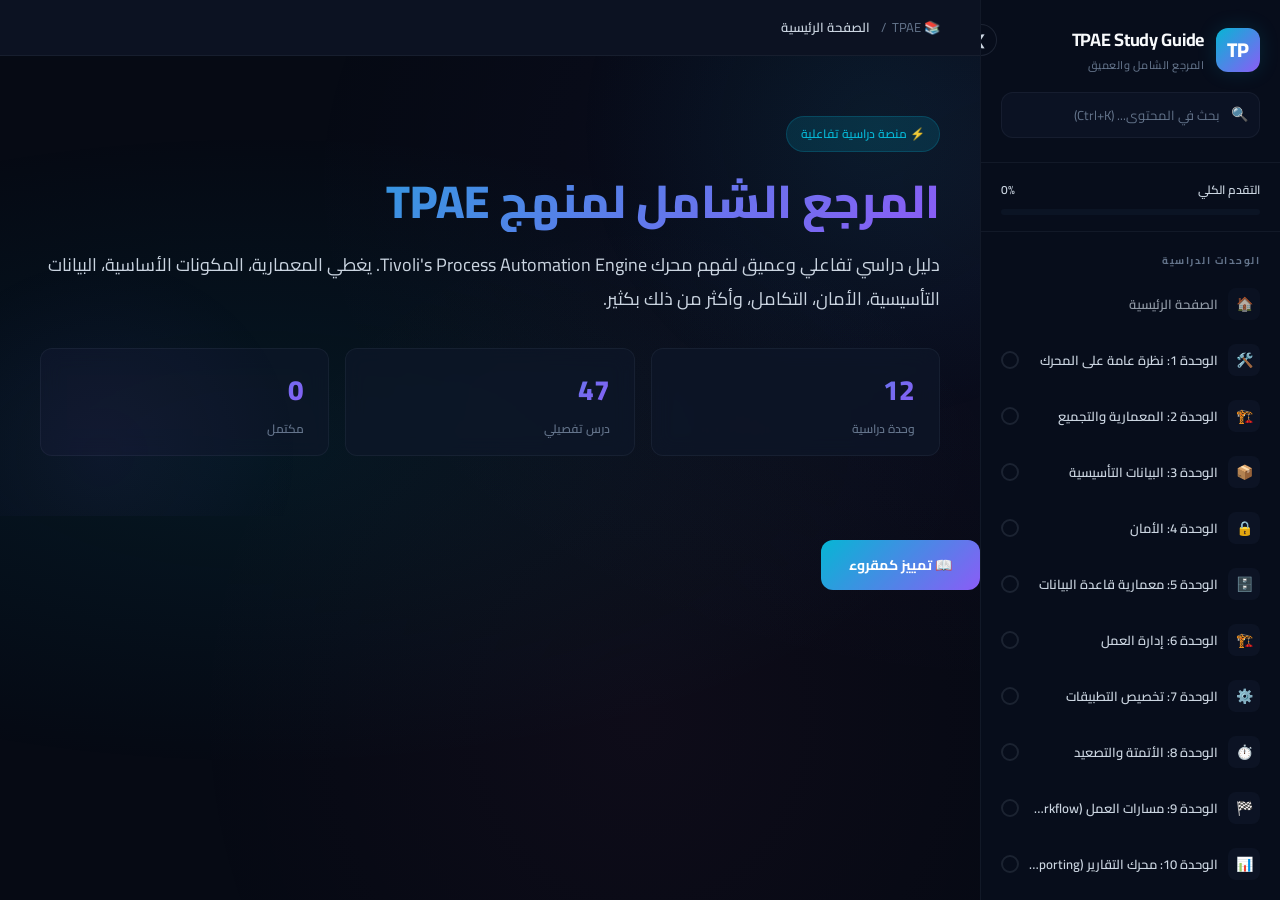
==== commit 813d953e: "Add Unit 9, 10, 11, and 12 content and navigation to study guide" ====
--- a/index.html
+++ b/index.html
@@ -176,6 +176,65 @@
             <button class="nav-lesson-btn" data-lesson="u8-l4" data-unit="unit8">الإجراءات والسكريبتات</button>
           </div>
         </div>
+
+        <!-- Unit 9 -->
+        <div class="nav-unit">
+          <button class="nav-unit-btn" data-unit="unit9">
+            <div class="nav-unit-icon">🏁</div>
+            <span class="unit-label">الوحدة 9: مسارات العمل (Workflow)</span>
+            <div class="nav-unit-check"></div>
+          </button>
+          <div class="nav-lessons">
+            <button class="nav-lesson-btn" data-lesson="u9-l1" data-unit="unit9">مقدمة في مسارات العمل</button>
+            <button class="nav-lesson-btn" data-lesson="u9-l2" data-unit="unit9">مصمم مسارات العمل</button>
+            <button class="nav-lesson-btn" data-lesson="u9-l3" data-unit="unit9">إنشاء مسار عمل</button>
+            <button class="nav-lesson-btn" data-lesson="u9-l4" data-unit="unit9">تهيئة وتكوين مسار العمل</button>
+            <button class="nav-lesson-btn" data-lesson="u9-l5" data-unit="unit9">مهام إدارة مسارات العمل</button>
+            <button class="nav-lesson-btn" data-lesson="u9-l6" data-unit="unit9">إطلاق ومعالجة مسارات العمل</button>
+          </div>
+        </div>
+
+        <!-- Unit 10 -->
+        <div class="nav-unit">
+          <button class="nav-unit-btn" data-unit="unit10">
+            <div class="nav-unit-icon">📊</div>
+            <span class="unit-label">الوحدة 10: محرك التقارير (Reporting)</span>
+            <div class="nav-unit-check"></div>
+          </button>
+          <div class="nav-lessons">
+            <button class="nav-lesson-btn" data-lesson="u10-l1" data-unit="unit10">نظرة عامة على تحليل البيانات</button>
+            <button class="nav-lesson-btn" data-lesson="u10-l2" data-unit="unit10">الاستعلامات، المؤشرات، والتقارير الجاهزة</button>
+            <button class="nav-lesson-btn" data-lesson="u10-l3" data-unit="unit10">التقارير الارتجالية للمستخدمين</button>
+            <button class="nav-lesson-btn" data-lesson="u10-l4" data-unit="unit10">تطبيق إدارة وحوكمة التقارير</button>
+          </div>
+        </div>
+
+        <!-- Unit 11 -->
+        <div class="nav-unit">
+          <button class="nav-unit-btn" data-unit="unit11">
+            <div class="nav-unit-icon">🔌</div>
+            <span class="unit-label">الوحدة 11: إطار التكامل (Integration)</span>
+            <div class="nav-unit-check"></div>
+          </button>
+          <div class="nav-lessons">
+            <button class="nav-lesson-btn" data-lesson="u11-l1" data-unit="unit11">نظرة عامة على إطار التكامل</button>
+            <button class="nav-lesson-btn" data-lesson="u11-l2" data-unit="unit11">أمثلة وتطبيقات التكامل</button>
+          </div>
+        </div>
+
+        <!-- Unit 12 -->
+        <div class="nav-unit">
+          <button class="nav-unit-btn" data-unit="unit12">
+            <div class="nav-unit-icon">🔍</div>
+            <span class="unit-label">الوحدة 12: تتبع ومعالجة الأعطال</span>
+            <div class="nav-unit-check"></div>
+          </button>
+          <div class="nav-lessons">
+            <button class="nav-lesson-btn" data-lesson="u12-l1" data-unit="unit12">تطبيق السجلات واللوجات</button>
+            <button class="nav-lesson-btn" data-lesson="u12-l2" data-unit="unit12">الأساسيات وتفكيك أعطال حاويات الويب</button>
+            <button class="nav-lesson-btn" data-lesson="u12-l3" data-unit="unit12">مصادر الدعم الفيدرالية</button>
+          </div>
+        </div>
       </nav>
     </aside>
 
@@ -202,11 +261,11 @@
         </p>
         <div class="hero-stats">
           <div class="stat-card">
-            <div class="stat-value" id="stat-units">8</div>
+            <div class="stat-value" id="stat-units">12</div>
             <div class="stat-label">وحدة دراسية</div>
           </div>
           <div class="stat-card">
-            <div class="stat-value" id="stat-lessons">34</div>
+            <div class="stat-value" id="stat-lessons">47</div>
             <div class="stat-label">درس تفصيلي</div>
           </div>
           <div class="stat-card">
@@ -3896,6 +3955,1053 @@
           <button class="mark-read-btn" data-unit="unit8">📖 تمييز كمقروء</button>
         </section>
 
+        <!-- ==========================================
+           UNIT 9: Workflow Engine
+           ========================================== -->
+        <section class="unit-section" id="unit9">
+          <div class="unit-header">
+            <div class="unit-number u9">🏁 الوحدة التاسعة</div>
+            <h2 class="unit-title">محرك مسارات العمل والأتمتة الهيكلية (Workflow Engine)</h2>
+            <p class="unit-desc">تتناول هذه الوحدة الغرض المعماري لمسارات العمل، مصمم مسارات العمل والـ Canvas، تفكيك العقد الثمانية الأساسية، تكوين المسارات، معايير التحقق، وقواعد إدارة وتشغيل مسارات العمل.</p>
+          </div>
+
+          <!-- Introduction Section inside Unit 9 -->
+          <div class="info-block note">
+            <div class="info-block-title">🏁 مقدمة وأهداف الوحدة الدراسية</div>
+            <p><strong>الغرض المعماري:</strong> حل مشكلة إدارة وتسيير الحركات ودورات حياة المستندات داخل الشركات الكبرى. يهدف الـ Workflow إلى تحويل السياسات الورقية أو الشفهية المعقدة إلى خطوط أنابيب برمجية مؤتمتة بالكامل تحكم السجل منذ ميلاده وحتى إغلاقه التاريخي.</p>
+          </div>
+
+          <!-- Lesson 9.1: Introduction to Workflow -->
+          <div class="lesson-card expanded" id="u9-l1">
+            <div class="lesson-header">
+              <div class="lesson-icon icon-cyan">🏗️</div>
+              <div class="lesson-info">
+                <div class="lesson-title">مقدمة في مسارات العمل</div>
+                <div class="lesson-meta">Introduction to Workflow • 6 محاور رئيسية</div>
+              </div>
+              <div class="lesson-toggle">▼</div>
+            </div>
+            <div class="lesson-body">
+              <div class="lesson-content">
+                <h3>1. مفهوم مسار العمل (Workflow)</h3>
+                <p>هو اللوجيك البرمجي (<span class="tech-term">Software Logic</span>) المسؤول عن تسيير وتوجيه السجل (<span class="tech-term">Routing</span>) عبر محطات العمل. بدلاً من قيام الموظف بالبحث يدوياً في الجداول عن المعاملات التي تحتاج لاعتماده، يتولى الـ Workflow دفع السجل إلى لوحة تحكم الموظف المسؤول تلقائياً، وبمجرد إنجاز الموظف لعمله، ينقل المحرك السجل للخطوة التالية في قاعدة البيانات.</p>
+
+                <div class="topic-sep"></div>
+
+                <h3>2. توجيه التعيينات للشخص الصحيح (Assignments Routed to the Right Person)</h3>
+                <p>يعتمد المحرك على تكامل فيدرالي مع موديول الـ <span class="tech-term">Roles</span> (الأدوار). يمنع النظام كتابة اسم موظف محدد بنص صريح (<span class="tech-term">Hardcoded User ID</span>) في المسار؛ بل نحدد الـ <span class="tech-term">Role</span> (مثل: مدير الموقع الحالي لأمر الشغل)، وفي الـ Runtime يقوم المحرك بعمل <span class="tech-term">Dynamic Resolution</span> لقراءة داتا السجل، والبحث عن إيميل وحساب الشخص المعني بدقة وتوجيه المهمة لصندوقه.</p>
+
+                <div class="topic-sep"></div>
+
+                <h3>3. أهداف مسارات العمل (Workflow Goals)</h3>
+                <p>يحدد الكتاب 5 أهداف أساسية للمنصة:</p>
+                <ol class="steps-list">
+                  <li><strong>أتمتة وتخصيص عمليات البيزنس (Automate & Customize):</strong> تحويل الإجراءات الورقية إلى خطوات رقمية مرنة.</li>
+                  <li><strong>إدارة دورة حياة المستند كاملة (End-to-End Management):</strong> تتبع السجلات والتحكم بها من الإنشاء وحتى الأرشفة.</li>
+                  <li><strong>دفع البيانات للمستهدفين بدلاً من السحب اليدوي (Push Information):</strong> إعلام المعنيين بالمهام تلقائياً.</li>
+                  <li><strong>توفير سجل مراجعة فيدرالي كامل (Audit Trail):</strong> تسجيل الموافقات والرفض وحفظها للحوكمة.</li>
+                  <li><strong>ضمان تنفيذ العمليات وتكرارها بنفس المعايير (Repeatable Practices):</strong> تحقيق ثبات مستويات الجودة والأداء.</li>
+                </ol>
+
+                <div class="topic-sep"></div>
+
+                <h3>4. فئات مسارات العمل (Workflow Categories)</h3>
+                <p>ينقسم هذا المحرك برمجياً إلى ثلاث فئات وظيفية حسب طريقة حركة وتفاعل البيانات:</p>
+                <div class="def-grid">
+                  <div class="def-card">
+                    <div class="def-card-icon">⚙️</div>
+                    <div class="def-card-title">مسار العمل الإجرائي القياسي (Process Workflow)</div>
+                    <div class="def-card-body">مسار هيكلي صارم وقائم على التعيينات البشرية (<span class="tech-term">Assignment-oriented</span>)؛ يتحكم في دورة السجل، ويفحص الشروط (<span class="tech-term">Conditions</span>)، ويدفع بالمهام لصناديق الموظفين.</div>
+                  </div>
+                  <div class="def-card">
+                    <div class="def-card-icon">⚡</div>
+                    <div class="def-card-title">التفاعلات القائمة على السياق (Context-Based Interactions)</div>
+                    <div class="def-card-body">مسار خالٍ من التعيينات الفردية (<span class="tech-term">Assignment-less</span>)؛ يقوم ببرمجة سياق تفاعل المستخدم مع الشاشة؛ حيث يعرض للمستخدم "قائمة خيارات ديناميكية" (<span class="tech-term">Action Choices Menu</span>) تتغير ملامحها بناءً على داتا وحالة السجل.</div>
+                  </div>
+                  <div class="def-card">
+                    <div class="def-card-icon">🔄</div>
+                    <div class="def-card-title">المسارات الهجينة (Hybrids)</div>
+                    <div class="def-card-body">دمج يجمع بين التوجيه الهيكلي التقليدي والتصفح الديناميكي المنبثق للشاشات (مثل وقف الحفظ برمجياً ونقل المستخدم قسرياً لتبويب Failure Reporting لو ترك الخانات فارغة).</div>
+                  </div>
+                </div>
+
+                <div class="topic-sep"></div>
+
+                <h3>5. صندوق الوارد للمهمات (Workflow Inbox / Assignments)</h3>
+                <p>هو المكون البرمجي المصغر (<span class="tech-term">Portlet</span>) المعروض في الـ <span class="tech-term">Start Center</span> للمستخدم. يعرض جدولاً حياً بكافة التعيينات الموجهة للموظف حالياً؛ ومنها يفتح السجل الأصلي لاتخاذ قرار التوجيه الفوري.</p>
+
+                <div class="topic-sep"></div>
+
+                <h3>6. مكونات ومراحل مسار العمل (Workflow Components & Stages)</h3>
+                <p><strong>Components:</strong> يدمج الـ Workflow في بطنه الـ Roles للمستلمين، والـ Actions لتغيير الحالات وحقن القيم، والـ Communication Templates لإرسال الإيميلات، والـ Escalations لمنع اختناق المهام.</p>
+                <div class="info-block danger">
+                  <div class="info-block-title">🚨 تحذير صارم من الكتاب (Stages)</div>
+                  نظرًا لخطورة الأتمتة الحية، يجب تصميم وتجربة مسارات العمل بالكامل داخل بيئة اختبار معزولة (<span class="tech-term">Test Environment</span>) تحاكي بيئة الإنتاج بدقة، وعند الاستقرار، يتم حزم الـ Workflow ونقله لبيئة الـ Production عبر الـ <span class="tech-term">Migration Manager</span>.
+                </div>
+              </div>
+            </div>
+          </div>
+
+          <!-- Lesson 9.2: The Workflow Designer -->
+          <div class="lesson-card" id="u9-l2">
+            <div class="lesson-header">
+              <div class="lesson-icon icon-violet">🎨</div>
+              <div class="lesson-info">
+                <div class="lesson-title">مصمم مسارات العمل (Workflow Designer)</div>
+                <div class="lesson-meta">The Workflow Designer • Canvas, JVM & The 8 Standard Nodes</div>
+              </div>
+              <div class="lesson-toggle">▼</div>
+            </div>
+            <div class="lesson-body">
+              <div class="lesson-content">
+                <h3>1. موقع ومساحة عمل مصمم الشاشات (Location & Canvas Tab)</h3>
+                <p><strong>المسار:</strong> <span class="tech-term">Go To > System Configuration > Platform Configuration > Workflow Designer</span></p>
+                <div class="info-block warning">
+                  <div class="info-block-title">⚠️ الشرط الهيكلي الصارم للـ Assessment (حاوية JVM)</div>
+                  تطبيق الـ Workflow Designer يعتمد على مساحة عمل رسومية (<span class="tech-term">Canvas tab</span>). يشترط المحرك إلزامياً وجود حاوية جافا محلية (<span class="tech-term">Java Virtual Machine - JVM</span>) مثبتة ومفعلة على جهاز العميل المستخدَم. في غياب الـ JVM، سيفشل النظام تماماً في عرض لوحة التصميم الرسومية (<span class="tech-term">Canvas Work Area</span>) ويخرج خطأ.
+                </div>
+
+                <div class="topic-sep"></div>
+
+                <h3>2. تفكيك العقد الثمانية القياسية (Canvas Tab: Node Tool Descriptions)</h3>
+                <p>يتكون شريط الأدوات الرسومي من 8 عقد أساسية، لكل منها سلوك برمجي فريد في الباك إند:</p>
+
+                <div class="table-wrapper">
+                  <table class="styled-table">
+                    <thead>
+                      <tr>
+                        <th>العقدة</th>
+                        <th>الوصف البرمجي</th>
+                        <th>القوانين والقيود الهندسية الصارمة</th>
+                      </tr>
+                    </thead>
+                    <tbody>
+                      <tr>
+                        <td><strong>🏁 Start Node</strong></td>
+                        <td>نقطة انطلاق السجل ليعبر بوابات المسار.</td>
+                        <td>يسمح بوجود عقدة بدء واحدة فقط لا غير (<span class="tech-term">Exactly One</span>) لكل مسار عمل.</td>
+                      </tr>
+                      <tr>
+                        <td><strong>🛑 Stop Node</strong></td>
+                        <td>محطة النهاية وخروج السجل من المسار الحركي.</td>
+                        <td>يسمح بوجود أي عدد يشاء المطور من عقد الإيقاف داخل المسار الواحد.</td>
+                      </tr>
+                      <tr>
+                        <td><strong>🔀 Condition Node</strong></td>
+                        <td>عقدة ذكية تقوم بتقييم تعبير سيكول (<span class="tech-term">SQL WHERE Clause</span>) أو تشغيل كلاس جافا.</td>
+                        <td>يشترط خروج خطين اتصال حصرياً ووجوباً: خط اتصال إيجابي (Positive Line تمثل True) وخط اتصال سلبي (Negative Line تمثل False).</td>
+                      </tr>
+                      <tr>
+                        <td><strong>📝 Task Node</strong></td>
+                        <td>توليد التعيينات البشرية (<span class="tech-term">Assignments</span>) وضخ السجلات داخل الـ Inbox للموظفين.</td>
+                        <td>تشترط تحديد الـ Role المسؤول والمهلة الزمنية للتنفيذ.</td>
+                      </tr>
+                      <tr>
+                        <td><strong>📥 Manual Input Node</strong></td>
+                        <td>تُستخدم عندما يتطلب القرار تدخلاً بشرياً صريحاً للمفاضلة واختيار الخطوة التالية من قائمة خيارات (<span class="tech-term">Choice List</span>).</td>
+                        <td>عدد الخيارات يطابق عدد خطوط الاتصال الخارجة منها. <strong>أهم قيد أمني:</strong> يمنع المحرك تماماً خروج خط اتصال سلبي (<span class="tech-term">Negative Connector</span>)؛ كافة الخطوط الخارجة منها يجب أن تكون إيجابية صلبة.</td>
+                      </tr>
+                      <tr>
+                        <td><strong>🔄 Subprocess Node</strong></td>
+                        <td>تداخل ومطابقة مسار عمل كامل بالاسم (<span class="tech-term">Nested Workflow Process</span>) ليعمل كخطوة فرعية داخل المسار الرئيسي لتنظيم الكود.</td>
+                        <td>تمتلك مخرجات إيجابية وسلبية.</td>
+                      </tr>
+                      <tr>
+                        <td><strong>🤝 Interaction Node</strong></td>
+                        <td>توجيه تجربة المستخدم ومساعدته عبر فتح شاشة تطبيق معين بالاسم، أو فتح تبويب محدد (<span class="tech-term">Tab Redirection</span>)، أو إظهار نافذة رسائل إرشادية.</td>
+                        <td>يسمح بدخول أي عدد من الخطوط إليها، ولكن يشترط خروج خط اتصال واحد فقط لا غير (<span class="tech-term">Exactly One Exit Point</span>) منها.</td>
+                      </tr>
+                      <tr>
+                        <td><strong>⏳ Wait Node</strong></td>
+                        <td>عقدة تجميد حركية؛ يتوقف المسار عندها وينتظر في حالة سكون إلى أجل غير مسمى.</td>
+                        <td>تنتظر السجل حتى يستقبل المحرك إشارة بحدوث "حدث نظام معين" (<span class="tech-term">System Event</span>) لتستيقظ وتمرر السجل فوراً عبر مخرجها الوحيد.</td>
+                      </tr>
+                    </tbody>
+                  </table>
+                </div>
+
+                <div class="topic-sep"></div>
+
+                <h3>3. شريط الأدوات المساعد وتبويب العمليات (Additional Tools & The Process Tab)</h3>
+                <p><strong>The Process Tab:</strong> الخانة المخصصة لتحديد الميتا-داتا الأساسية للمسار؛ ونحدد فيها اسم العملية الفريد (<span class="tech-term">Process</span>)، والوصف، وكائن العمل الرئيسي المستهدف (<span class="tech-term">Object</span> مثل كائن <span class="tech-term">WORKORDER</span>).</p>
+                <div class="info-block tip">
+                  <div class="info-block-title">💡 سلوك المحرك التلقائي</div>
+                  بمجرد تحديد الـ Object، يقوم المحرك تلقائياً بعمل تصفية (<span class="tech-term">Filter</span>) لكافة الـ Actions والـ Roles المعرفة في النظام ليعرض لك فقط المكونات المتوافقة مع هذا الـ Object أثناء الرسم والتكوين.
+                </div>
+              </div>
+            </div>
+          </div>
+
+          <!-- Lesson 9.3: Creating a Workflow -->
+          <div class="lesson-card" id="u9-l3">
+            <div class="lesson-header">
+              <div class="lesson-icon icon-green">🛠️</div>
+              <div class="lesson-info">
+                <div class="lesson-title">إنشاء مسار عمل (Creating a Workflow)</div>
+                <div class="lesson-meta">Creating a Workflow • Steps, Duplication, Revisions & Connectors</div>
+              </div>
+              <div class="lesson-toggle">▼</div>
+            </div>
+            <div class="lesson-body">
+              <div class="lesson-content">
+                <h3>1. خطوات ومحددات بناء المسار وعملية النسخ (Steps & Duplication)</h3>
+                <p>يتلخص مسار البناء في: إضافة العقد على الـ <span class="tech-term">Canvas</span>، ترتيبها، ورسم خطوط الاتصال (<span class="tech-term">Connectors</span>).</p>
+                <div class="info-block tip">
+                  <div class="info-block-title">💡 الممارسة المعمارية الفضلى</div>
+                  يسمح النظام برسم أي عدد من العقد، ولكن إذا تخطى المسار حاجز الـ <strong>50 إلى 100 عقدة</strong>، يجب على المطور فوراً تفكيك المسار وتقسيمه إلى عمليات فرعية (<span class="tech-term">Subprocesses</span>) لسهولة الصيانة وحماية ميموري السيرفر من الثقل.
+                </div>
+                <p><strong>Process Duplication:</strong> تتيح ميزة الـ <span class="tech-term">Duplicate</span> عمل نسخة كربونية كاملة من المسار الحالي لتبدأ كـ Process جديدة كلياً وباسم مستقل في الداتا بيز.</p>
+
+                <div class="topic-sep"></div>
+
+                <h3>2. مراجعات العمليات وقوانين النشاط الصارمة (Process Revisions)</h3>
+                <p>يسمح المحرك بوجود أي عدد من نسخ المراجعات (<span class="tech-term">Revisions</span>) لنفس عملية الـ Workflow (مثل Rev 1, Rev 2) لتعديل وتطوير اللوجيك.</p>
+                <div class="info-block danger">
+                  <div class="info-block-title">🚨 القيد المعماري القاطع للـ Assessment</div>
+                  يسمح بنشاط وتشغيل نسخة مراجعة واحدة فقط بالاسم في نفس الوقت (<span class="tech-term">Only ONE revision can be active at any time</span>) لكل كائن. عند تفعيل المراجعة الجديدة رقم 2، يقوم المحرك تلقائياً بعمل تعطيل (<span class="tech-term">Deactivate</span>) للمراجعة القديمة رقم 1، مع بقاء السجلات الحالية المعلقة داخل المراجعة 1 تعمل حتى تنتهي تماماً دون أي انقطاع في دورتها الحياتية.
+                </div>
+
+                <div class="topic-sep"></div>
+
+                <h3>3. إعدادات الإضافة وقوانين الـ Connectors المساعد</h3>
+                <p>الـ <span class="tech-term">Connectors</span> (الأسهم) ليست مجرد خيوط مرئية； بل تمتلك نافذة خصائص كاملة تتيح للمطور إلحاق كرت Action أو كرت Notification بالخط.</p>
+                <div class="info-block success">
+                  <div class="info-block-title">✅ النتيجة البرمجية</div>
+                  بمجرد عبور السجل فوق السهم، ينفذ السيرفر الأكشن ويرسل الإيميل أوتوماتيكياً في نفس جزء الثانية دون أي تأخير.
+                </div>
+              </div>
+            </div>
+          </div>
+
+          <!-- Lesson 9.4: Configuring a Workflow Process -->
+          <div class="lesson-card" id="u9-l4">
+            <div class="lesson-header">
+              <div class="lesson-icon icon-cyan">⚙️</div>
+              <div class="lesson-info">
+                <div class="lesson-title">تهيئة وتكوين مسار العمل</div>
+                <div class="lesson-meta">Configuring a Workflow Process • SQL Null Traps & Wait Node Syntax</div>
+              </div>
+              <div class="lesson-toggle">▼</div>
+            </div>
+            <div class="lesson-body">
+              <div class="lesson-content">
+                <h3>1. خصائص العقد والخطوط الإيجابية والسلبية</h3>
+                <p>عند النقر المزدوج على أي عقدة تفتح شاشة خصائصها وضبط روابط الأكواد والـ Actions المرتبطة بها. الخطوط الصادرة من عقد الشرط تنقسم إلى:</p>
+                <ul>
+                  <li><span class="tech-term">Positive Connector</span>: خط متصل صلب ويمثل True (الموافقة).</li>
+                  <li><span class="tech-term">Negative Connector</span>: خط منقط ويمثل False (الرفض) لتسيير السجل.</li>
+                </ul>
+
+                <div class="topic-sep"></div>
+
+                <h3>2. الإشعارات وقوالب المتغيرات (Notifications, Roles, & Comm Templates)</h3>
+                <p>تتيح عقد المهام والخطوط إرسال إيميلات أوتوماتيكية عبر ربطها بـ <span class="tech-term">Communication Templates</span>. لسحب داتا السجل المفتوح حالياً وحقنها في نص الإيميل تلقائياً، نستخدم صيغة النقطتين الرأسيتين (<span class="tech-term">:</span>) متبوعة باسم العمود الصريح.</p>
+                <div class="highlight-box">
+                  <strong>مثال استخدام المتغيرات:</strong> أمر الشغل رقم <span class="tech-term">:wonum</span> مخصص للمعدة <span class="tech-term">:assetnum</span>
+                </div>
+
+                <div class="topic-sep"></div>
+
+                <h3>3. ضبط عقد المهام ونوافذ الخصائص (Configuring Task Node Properties)</h3>
+                <p><strong>Assignments window:</strong> التبويب الإجباري لعقدة المهمة، ويشترط فيه تحديد Role واحد على الأقل (تعيين بشري للمستلم) لضمان ضخ السجل في الـ Inbox الصحيح. ويمكن ضبط مدد زمنية (<span class="tech-term">Time Limits</span>) لتقييد الموظف بوقت لإنجاز المعاملة.</p>
+
+                <div class="topic-sep"></div>
+
+                <h3>4. فخ المنطق السلبي مع القيم الفارغة في كود السيكول (SQL NULL Trap)</h3>
+                <div class="info-block danger">
+                  <div class="info-block-title">🚨 أهم تريكة برمجية يركز عليها الكتاب (اختبار قدرتك على كتابة كود SQL متوافق)</div>
+                  <p><strong>المشكلة:</strong> تخيل أنك كتبت شرطاً داخل الـ Condition Node لفصل أوامر الشغل التي لا تتبع نوع الصيانة الهامة MI، وصيغت كود الـ WHERE clause كالتالي: <span class="tech-term">:worktype &lt;&gt; 'MI'</span>.</p>
+                  <p><strong>سلوك الباك إند المفخخ:</strong> إذا قام مستخدم بإنشاء أمر شغل جديد وترك حقل الـ worktype فارغاً تماماً (<span class="tech-term">NULL</span>)، فكيف سيقيمه المحرك؟ قواعد الـ ANSI SQL تنص على أن مقارنة أي قيمة مع الـ NULL ترجع دائماً نتيجة مكسورة (<span class="tech-term">Unknown/False</span>). بما أن المحرك فشل في إثبات صحة الشرط، سيعتبر النتيجة تلقائياً False، ويقوم بقذف وتوجيه السجل قسرياً عبر الخط السلبي (<span class="tech-term">Negative Connector</span>). هذا سيتسبب في معاملة أمر الشغل العادي كأنه أمر صيانة حرجة بالخطأ وتشتيت التيم.</p>
+                  <p><strong>الحل المعماري الصارم من الكتاب:</strong> لمنع فخاخ الـ NULL في المنطق السلبي، يجب صياغة وحقن كود الفحص الصريح للـ <span class="tech-term">NOT NULL</span> دائماً داخل التعبير الشرطي، ليصبح كود الـ WHERE الاحترافي كالتالي:</p>
+                  <div class="code-block">:worktype &lt;&gt; 'MI' AND :worktype IS NOT NULL</div>
+                </div>
+
+                <div class="topic-sep"></div>
+
+                <h3>5. القواعد النحوية الصارمة لكود أحداث عقدة الانتظار (Syntax of the Wait Node)</h3>
+                <p>لكي تضبط عقدة الانتظار لكي تستمع لحدث نظام معين، يشترط المحرك كتابة نص الحدث داخل خانة Event باتباع سياق صارم يتكون من 3 أو 4 كلمات باللغة الصغيرة (Lowercase) تفصل بينها نقاط كدليمتيرز:</p>
+                <div class="highlight-box" style="direction: ltr; text-align: left;">
+                  <strong>Syntax:</strong> maximo · objectname · eventtype · optionalstatus
+                </div>
+                <ul>
+                  <li><strong>الكلمة الأولى:</strong> ثابتة دائماً وإجبارياً وهي <span class="tech-term">maximo</span>.</li>
+                  <li><strong>الكلمة الثانية:</strong> اسم كائن البيزنس الملموس المستهدف صريحاً في الـ Metadata (مثل <span class="tech-term">workorder</span> أو <span class="tech-term">sr</span>).</li>
+                  <li><strong>الكلمة الثالثة:</strong> نوع حركة النظام وهي حصرية بين الخيارات التالية: (<span class="tech-term">init</span>, <span class="tech-term">add</span>, <span class="tech-term">update</span>, <span class="tech-term">delete</span>, أو <span class="tech-term">statuschange</span>).</li>
+                  <li><strong>الكلمة الرابعة:</strong> (خاصة بحركات الـ statuschange فقط حالياً) وتكتب فيها القيمة الداخلية المشفّرة للحالة المستهدفة في الدومين (مثل <span class="tech-term">wmatl</span>).</li>
+                </ul>
+                <div class="info-block tip">
+                  <div class="info-block-title">💡 مثال المنهج القياسي</div>
+                  <span class="tech-term">maximo.workorder.statuschange.wmatl</span> (المسار يجمد السجل وينتظر في حالة سكون حتى تتحول حالة أمر الشغل لـ Waiting on Material).
+                </div>
+
+                <div class="topic-sep"></div>
+
+                <h3>6. تفكيك عقد الـ Manual Input, Interaction, & Subprocess</h3>
+                <div class="def-grid">
+                  <div class="def-card">
+                    <div class="def-card-icon">📥</div>
+                    <div class="def-card-title">Manual Input Node</div>
+                    <div class="def-card-body">تطلق شاشة خيارات منبثقة للمستخدم للمفاضلة اليدوية واختيار المخرج. <strong>قيدها الصارم:</strong> يمنع تماماً خروج خط اتصال سلبي منها؛ كافة مخرجاتها خطوط إيجابية صلبة.</div>
+                  </div>
+                  <div class="def-card">
+                    <div class="def-card-icon">🤝</div>
+                    <div class="def-card-title">Interaction Node</div>
+                    <div class="def-card-body">للتحكم في توجيه واجهة الموظف (قفل شاشات، فتح تبويبات تتابعية قسرية <span class="tech-term">Tab Redirection</span>). <strong>قيدها الصارم:</strong> يسمح بدخول أي عدد من الخطوط إليها، ولكن يشترط خروج خط اتصال واحد فقط لا غير منها.</div>
+                  </div>
+                  <div class="def-card">
+                    <div class="def-card-icon">🔄</div>
+                    <div class="def-card-title">Subprocess Node</div>
+                    <div class="def-card-body">استدعاء وتداخل مسار عمل كامل بالاسم (<span class="tech-term">Nested Workflow</span>)؛ وعندما يصل السجل للـ Stop Node الخاصة بالـ Subprocess، يعود تلقائياً للمسار الرئيسي كامتداد تتابعي من نفس نقطة انطلاقه.</div>
+                  </div>
+                </div>
+              </div>
+            </div>
+          </div>
+
+          <!-- Lesson 9.5: Workflow Administration Tasks -->
+          <div class="lesson-card" id="u9-l5">
+            <div class="lesson-header">
+              <div class="lesson-icon icon-violet">🔐</div>
+              <div class="lesson-info">
+                <div class="lesson-title">مهام إدارة مسارات العمل</div>
+                <div class="lesson-meta">Workflow Administration • Validation, Compiler Laws & Admin App</div>
+              </div>
+              <div class="lesson-toggle">▼</div>
+            </div>
+            <div class="lesson-body">
+              <div class="lesson-content">
+                <h3>1. مرحلة الفحص والتمكين (Validating, Enabling & Activating)</h3>
+                <p><strong>الـ Validation:</strong> عملية موازية تماماً لعملية الـ <span class="tech-term">Compilation</span> في لغات البرمجة؛ حيث يفحص المحرك روابط العقد والـ Syntax للتأكد من وجود مسار متصل ممتد بكامل طول الشاشة دون أي انقطاع هيكلي.</p>
+                <div class="info-block danger">
+                  <div class="info-block-title">🚨 تنبيه حرج جداً للـ Assessment</div>
+                  نجاح الـ Validation يضمن صحة الـ Syntax والهيكل الفني فقط، ولكنه <strong>لا يضمن نهائياً</strong> أن لوجيك البيزنس يعمل بشكل صحيح على الأرض.
+                </div>
+                <p><strong>الـ Enable:</strong> رفع علم (Flag) على الميتا-داتا يعلن أنها حزمة صالحة للاستخدام والنشر بعد اجتياز الفحص.</p>
+
+                <div class="topic-sep"></div>
+
+                <h3>2. قوانين التحقق التسعة الصارمة للـ Compiler (Validation Criteria)</h3>
+                <p>يمنع المحرك تماماً تفعيل أو تمكين أي مسار عمل، ويخرج نافذة أخطاء حمراء إذا تم انتهاك أي بند من القوانين الهيكلية التسعة القياسية التالية التي تحكم الـ Canvas:</p>
+                <ol class="steps-list">
+                  <li>يجب على كل عقدة في الشاشة أن يمتلك خط اتصال واحد على الأقل يدخل إليها (يستثنى عقدة البدء <span class="tech-term">Start Node</span>).</li>
+                  <li>يجب أن يخرج من عقدة البدء (<span class="tech-term">Start Node</span>) خط اتصال إيجابي واحد فقط لا غير (<span class="tech-term">Exactly One</span>).</li>
+                  <li>يجب على كل عقدة في الشاشة أن يمتلك خط اتصال واحد على الأقل يخرج منها (يستثنى عقد الإيقاف <span class="tech-term">Stop Nodes</span>).</li>
+                  <li>يجب على كل عقدة مهمة (<span class="tech-term">Task Node</span>) أن يمتلك خط اتصال واحد على الأقل يخرج منها.</li>
+                  <li>يشترط على كل عقدة مهمة (<span class="tech-term">Task Node</span>) أن تحتوي على تعيين بشري واحد على الأقل (<span class="tech-term">At least one Assignment / Role</span>).</li>
+                  <li>يشترط على كل عقدة شرط (<span class="tech-term">Condition Node</span>) خروج خطين اتصال حصرياً ووجوباً كلاهما معاً: خط إيجابي صلب وخط سلبي منقط.</li>
+                  <li>يجب على كل عقدة إدخال يدوي (<span class="tech-term">Manual Input Node</span>) أن يخرج منها خط اتصال إيجابي واحد أو أكثر؛ ويمنع منعاً باتاً خروج خط اتصال سلبي منها.</li>
+                  <li>يشترط على كل عقدة عملية فرعية (<span class="tech-term">Subprocess Node</span>) خروج خطين اتصال معاً: خط إيجابي وخط سلبي حصراً.</li>
+                  <li>يمنع المحرك إنشاء مسار عمل فارغ؛ يجب أن يحتوي المسار على الأقل على عقدة مهمة (<span class="tech-term">Task Node</span>) واحدة معرّفة وصحيحة.</li>
+                </ol>
+
+                <div class="topic-sep"></div>
+
+                <h3>3. تطبيق إدارة مسارات العمل (The Workflow Administration Application)</h3>
+                <p>تطبيق رقابي وإداري مخصص؛ من خلاله يستطيع الـ Admin تتبع السجلات الحية الشغالة حالياً في النظام، وصيد التذاكر أو المعاملات المتعثرة (<span class="tech-term">Stalled Records</span>)، وعمل إعادة إسناد وإجبار للتعيينات يدوياً لشخص آخر لو خرج موظف في إجازة مفاجئة، أو عمل إيقاف قسري للمسار.</p>
+              </div>
+            </div>
+          </div>
+
+          <!-- Lesson 9.6: Starting Workflows & Processing Records -->
+          <div class="lesson-card" id="u9-l6">
+            <div class="lesson-header">
+              <div class="lesson-icon icon-cyan">☸️</div>
+              <div class="lesson-info">
+                <div class="lesson-title">إطلاق ومعالجة مسارات العمل</div>
+                <div class="lesson-meta">Starting Workflows • Manual, Escalation, Auto-Initiated & History Logs</div>
+              </div>
+              <div class="lesson-toggle">▼</div>
+            </div>
+            <div class="lesson-body">
+              <div class="lesson-content">
+                <h3>1. الطرق الثلاثة لإطلاق وميلاد الـ Workflow (Initiation Methods)</h3>
+                <p>كيف يدخل السجل (مثل أمر الشغل) داخل شبكة الـ Workflow لأول مرة؟ يقسم الكتاب آليات الميلاد إلى ثلاث طرق حصرية:</p>
+                <div class="def-grid">
+                  <div class="def-card">
+                    <div class="def-card-icon">🖱️</div>
+                    <div class="def-card-title">أ. الإطلاق اليدوي (Manual)</div>
+                    <div class="def-card-body">يقوم المستخدم المصرح له بالضغط على أيقونة وزر <span class="tech-term">Route Workflow</span> المتاح في شريط أدوات التطبيق يدوياً ليدفع السجل للمسار.</div>
+                  </div>
+                  <div class="def-card">
+                    <div class="def-card-icon">⚡</div>
+                    <div class="def-card-title">ب. الإطلاق عبر محرك التصعيد (Escalation-Initiated)</div>
+                    <div class="def-card-body">نقوم ببناء كرت Escalation يفتش الجداول كل فترة زمنية، وعند عثوره على سجلات تحقق الشرط، يستدعي كرت Action نوعه <span class="tech-term">APPACTION</span> يحمل أمر الجافا <span class="tech-term">WF Initiate</span>، ليقوم بحقن وقذف كافة هذه السجلات دفعة واحدة داخل الـ Workflow أوتوماتيكياً.</div>
+                  </div>
+                  <div class="def-card">
+                    <div class="def-card-icon">🔄</div>
+                    <div class="def-card-title">ج. الإطلاق التلقائي الفوري عند الحفظ (Auto-Initiated)</div>
+                    <div class="def-card-body">تفعيل خيار <span class="tech-term">Set Process to Auto-Initiate</span> داخل خصائص المسار; بمجرد قيام أي مستخدم بإنشاء سجل والضغط على "حفظ" (Save)، يستشعر الباك إند الحدث ويقذف السجل فوراً داخل الـ Workflow في نفس ملي ثانية الحفظ.</div>
+                  </div>
+                </div>
+
+                <div class="info-block danger">
+                  <div class="info-block-title">🚨 قاعدة حاسمة للـ Assessment</div>
+                  يمنع المحرك تفعيل خيار الـ Auto-Initiate لأكثر من مسار عمل واحد فقط كحد أقصى للـ Object الواحد (<span class="tech-term">Limited to one process per object</span>) منعاً لتضارب السيرفر.
+                </div>
+
+                <div class="topic-sep"></div>
+
+                <h3>2. تفعيل تطبيقات الشاشات (Workflow-Enabled Applications)</h3>
+                <p>عند تثبيت النظام لأول مرة، تكتشف أن تطبيقات الشاشات خالية تماماً ولا تحتوي على أزرار أو أيقونات الـ Workflow في شريط الأدوات.</p>
+                <div class="info-block success">
+                  <div class="info-block-title">✅ الإجراء المعماري للتفعيل</div>
+                  لكي تظهر الأزرار، نطلق إجراء مخصص داخل مصمم الشاشات يسمى <strong>Add Workflow to Applications</strong>. يقوم المحرك بحقن الميتا-داتا الخاصة بالأزرار في جداول الواجهات، ويقوم أوتوماتيكياً بتوليد وحقن كروت أمنية جديدة (<span class="tech-term">Signature Options / SigOptions</span>) تابعة للـ Workflow داخل تطبيق الـ Security Groups، ليتولى الـ Admin منح صلاحية رؤية واستخدام زر الـ Route للمجموعات المصرح لها.
+                </div>
+
+                <div class="topic-sep"></div>
+
+                <h3>3. الإيقاف، الخريطة المرئية، والـ History لوج</h3>
+                <ul>
+                  <li><strong>Viewing the Workflow Map:</strong> تتيح للمستخدم فتح نافذة منبثقة لعرض رسم كروي حي يوضح مكانه الحالي داخل شجرة الـ Canvas (تتطلب وجود JVM محلي على جهازه لقراءتها).</li>
+                  <li><strong>Viewing Workflow History:</strong> سجل مراجعة فيدرالي كامل (<span class="tech-term">Audit Log</span>) يسجل بالملي ثانية اسم كل موظف استلم المعاملة، وتاريخ وقته، والقرار الذي اتخذه (موافق/مرفوض) لأغراض الحوكمة الصارمة للشركات.</li>
+                </ul>
+              </div>
+            </div>
+          </div>
+
+          <button class="mark-read-btn" data-unit="unit9">📖 تمييز كمقروء</button>
+        </section>
+
+        <!-- ==========================================
+           UNIT 10: Reporting Engine
+           ========================================== -->
+        <section class="unit-section" id="unit10">
+          <div class="unit-header">
+            <div class="unit-number u10">📊 الوحدة العاشرة</div>
+            <h2 class="unit-title">محرك التقارير وتحليل البيانات (Reporting Engine)</h2>
+            <p class="unit-desc">تغطي هذه الوحدة خيارات استخراج البيانات وتحليلها، التقارير القائمة على الاستعلام QBR، التقارير المؤسسية الكبرى BIRT، هياكل كائنات التقارير ROS، وتطبيق إدارة وحوكمة أداء وأمان التقارير.</p>
+          </div>
+
+          <!-- Lesson 10.1: Data Analysis Overview -->
+          <div class="lesson-card expanded" id="u10-l1">
+            <div class="lesson-header">
+              <div class="lesson-icon icon-cyan">🔍</div>
+              <div class="lesson-info">
+                <div class="lesson-title">نظرة عامة على تحليل البيانات</div>
+                <div class="lesson-meta">Data Analysis Overview • QBE, KPIs, QBR & BIRT</div>
+              </div>
+              <div class="lesson-toggle">▼</div>
+            </div>
+            <div class="lesson-body">
+              <div class="lesson-content">
+                <h3>1. خيارات تحليل واستخراج البيانات (Data Analysis Options)</h3>
+                <p>يوفر المحرك للمؤسسات أربعة مسارات أساسية لاستخراج وتحليل البيانات من قاعدة البيانات، تختلف حسب نوع المستخدم وحجم الداتا المطلوبة:</p>
+                
+                <div class="def-grid">
+                  <div class="def-card">
+                    <div class="def-card-icon">🔍</div>
+                    <div class="def-card-title">Query by Example (QBE)</div>
+                    <div class="def-card-body">الفلترة السريعة والمباشرة من شاشات البحث دون كتابة كود.</div>
+                  </div>
+                  <div class="def-card">
+                    <div class="def-card-icon">📊</div>
+                    <div class="def-card-title">Key Performance Indicators (KPIs)</div>
+                    <div class="def-card-body">مؤشرات الأداء الحية والمقاييس الرقمية المعروضة على الـ Start Center.</div>
+                  </div>
+                  <div class="def-card">
+                    <div class="def-card-icon">🛠️</div>
+                    <div class="def-card-title">Query Based Reports (QBR)</div>
+                    <div class="def-card-body">التقارير الارتجالية (Ad hoc) التي يصنعها المستخدم المتقدم بنفسه من الواجهة.</div>
+                  </div>
+                  <div class="def-card">
+                    <div class="def-card-icon">⚙️</div>
+                    <div class="def-card-title">Enterprise Reports (BIRT)</div>
+                    <div class="def-card-body">التقارير المؤسسية الكبرى والمعقدة المصممة بأدوات خارجية وإعدادات الـ Admin.</div>
+                  </div>
+                </div>
+
+                <div class="topic-sep"></div>
+
+                <h3>2. الاستعلام بالمثال (Query by Example - QBE)</h3>
+                <p><strong>المفهوم البرمجي:</strong> هو البوابة المباشرة لكتابة استعلام SQL بدون كتابة كود. عندما يكتب المستخدم قيمًا داخل الخانات الفارغة في شاشة الـ <span class="tech-term">List Tab</span>، يقوم المحرك برسم وتوليد شرط <span class="tech-term">WHERE</span> تلقائي بالخلفية لفلترة الجدول.</p>
+                <div class="highlight-box">
+                  <strong>مثال:</strong> كتابة القيمة <span class="tech-term">APPR</span> في خانة الحالة، يترجمها السيرفر تلقائياً إلى: <span class="tech-term">WHERE status = 'APPR'</span>
+                </div>
+
+                <div class="topic-sep"></div>
+
+                <h3>3. مؤشرات الأداء الرئيسية (Key Performance Indicators - KPIs)</h3>
+                <p>قيمة رقمية مفردة (<span class="tech-term">Single-Value Metric</span>) يتم حسابها وعرضها ديناميكياً لتوضح كفاءة العمليات (مثل: عدد أوامر الشغل المتأخرة). تدعم العرض البياني كأرقام أو رسوم بيانية ملونة (أحمر، أصفر، أخضر) بناءً على حدود مستهدفة (<span class="tech-term">Thresholds</span>).</p>
+
+                <div class="topic-sep"></div>
+
+                <h3>4. التقارير القائمة على الاستعلام (Query Based Reports - QBR)</h3>
+                <p>وتسمى أيضاً <strong>Ad hoc Reports</strong>. هي تقارير مرنة يتيح النظام للمستخدمين المتقدمين (<span class="tech-term">Power Users</span>) إنشاؤها وصياغتها وتحديد أعمدتها وتجميعها مباشرة من واجهة الويب دون الحاجة لكتابة كود جافا أو تصميم ملفات خارجية.</p>
+
+                <div class="topic-sep"></div>
+
+                <h3>5. تقارير المؤسسات باستخدام BIRT (Enterprise Reports using BIRT)</h3>
+                <p><strong>المفهوم المعماري:</strong> هي التقارير الرسمية والعملاقة للشركة. يتم تصميمها خارجياً على برنامج <strong>Eclipse BIRT</strong> (Business Intelligence and Reporting Tools)، وتتميز بقدرتها على معالجة لوجيك معقد جداً، وجداول متداخلة، ورسوم بيانية ضخمة، ويتم تسجيلها وتفعيلها في النظام حصرياً من قِبل الـ <span class="tech-term">Administrator</span>.</p>
+              </div>
+            </div>
+          </div>
+
+          <!-- Lesson 10.2: QBEs, KPIs, and Predefined Reports -->
+          <div class="lesson-card" id="u10-l2">
+            <div class="lesson-header">
+              <div class="lesson-icon icon-violet">📑</div>
+              <div class="lesson-info">
+                <div class="lesson-title">الاستعلامات، المؤشرات، والتقارير الجاهزة</div>
+                <div class="lesson-meta">QBEs, KPIs, & Predefined Reports • Result Sets & Request Page</div>
+              </div>
+              <div class="lesson-toggle">▼</div>
+            </div>
+            <div class="lesson-body">
+              <div class="lesson-content">
+                <h3>1. الاستعلام بالمثال وحزم النتائج (QBE and Result Sets)</h3>
+                <p>عندما يقوم المستخدم بعمل استعلام QBE ناجح لفلترة البيانات، يتيح له النظام حفظ الاستعلام (<span class="tech-term">Save Query</span>). هذا الاستعلام المحفوظ يتحول برمجياً إلى نواة لتغذية ما يسمى بالـ <strong>Result Set</strong>؛ وهي حزمة داتا حية تظهر للموظف فور دخوله للنظام.</p>
+
+                <div class="topic-sep"></div>
+
+                <h3>2. نافذة القائمة وحقول البحث الإضافية (Application List & More Search Fields)</h3>
+                <ul>
+                  <li><strong>Application List Window:</strong> الشاشة الافتراضية الأولى لأي تطبيق؛ كل خانة فيها تمثل <span class="tech-term">Attribute</span> مباشر للـ Main Object.</li>
+                  <li><strong>More Search Fields:</strong> نافذة منبثقة متقدمة. التريكة الفنية هنا أنها لا تعرض فقط أعمدة الجدول الرئيسي، بل تعرض أعمدة من جداول أخرى ترتبط بالكائن الحالي عبر الـ <span class="tech-term">MAXRELATIONSHIP</span> (مثل البحث عن أمر شغل بناءً على اسم المورد المعرف في جدول الشركات الخارجي).</li>
+                </ul>
+
+                <div class="topic-sep"></div>
+
+                <h3>3. مثال استعلام أوامر الشغل (A Sample Work Order Query)</h3>
+                <p>يستعرض المنهج شاشات عملية لكيفية دمج الشروط؛ مثلاً فلترة أوامر الشغل التي تقع في موقع BEDFORD وحالتها الحالية تنتظر المواد WMATL عبر خانات الواجهة.</p>
+
+                <div class="topic-sep"></div>
+
+                <h3>4. مكون وإعداد مجموعة النتائج (Result Set Portlet & Setup)</h3>
+                <p><strong>Result Set Portlet:</strong> نافذة مصغرة داخل الـ Start Center تعرض داتا جدولية مباشرة بناءً على استعلام محفوظ.</p>
+                <p>عند إعداد البورتلت، يجبرك النظام على:</p>
+                <ol class="steps-list">
+                  <li>اختيار الاستعلام المحفوظ المستهدف (<span class="tech-term">Saved Query</span>).</li>
+                  <li>اختيار الأعمدة المراد ظهورها بالترتيب (<span class="tech-term">Column Selection</span>).</li>
+                  <li>تحديد سقف لعدد الصفوف المعروضة (<span class="tech-term">Row Limit</span>) لحماية الميموري من الثقل.</li>
+                </ol>
+
+                <div class="topic-sep"></div>
+
+                <h3>5. إنشاء وتتبع الـ KPIs ومراكز البدء</h3>
+                <p>يتيح النظام إنشاء الـ KPI مباشرة من داخل التطبيق (<span class="tech-term">Creating KPIs within an Application</span>) عبر خيار مخصص في قائمة الإجراءات لتسيير الحسابات الرياضية (COUNT, SUM) على الداتا الحالية، وضخها في شاشات الـ Start Centers لمراقبته.</p>
+
+                <div class="topic-sep"></div>
+
+                <h3>6. فتح التقارير وصفحة الطلب (Accessing Reports & Request Page)</h3>
+                <p>عند الضغط على أيقونة التقارير، تفتح الـ Reports Window، ومنها ننتقل إلى <strong>صفحة الطلب (Request Page)</strong> وهي الواجهة التي تسبق توليد التقرير ويحدد فيها المستخدم:</p>
+                <ul>
+                  <li>بارامترات الفلترة (<span class="tech-term">Parameters</span> مثل تاريخ البدء والانتهاء).</li>
+                  <li>طريقة فرز وترتيب الأعمدة (<span class="tech-term">Sorting</span>).</li>
+                  <li>نوع الملف المخرج.</li>
+                </ul>
+
+                <div class="topic-sep"></div>
+
+                <h3>7. خيارات الجدولة، العرض، والتصدير (Scheduling & Exporting)</h3>
+                <ul>
+                  <li><strong>Scheduling Options:</strong> يتيح الـ Request Page جدولة التقرير ليعمل في الخلفية عبر كرت كرون تاست مخصص يسمى <span class="tech-term">REPORTSCHED</span>.</li>
+                  <li><strong>Viewing & Exporting:</strong> يدعم المحرك عرض التقرير كـ HTML تفاعلي، أو تصديره وحفظه بصيغ ثابتة كـ PDF أو ملفات CSV/Excel لغرض التحليل الخارجي.</li>
+                </ul>
+              </div>
+            </div>
+          </div>
+
+          <!-- Lesson 10.3: Ad Hoc Reports Using QBRs -->
+          <div class="lesson-card" id="u10-l3">
+            <div class="lesson-header">
+              <div class="lesson-icon icon-green">🛠️</div>
+              <div class="lesson-info">
+                <div class="lesson-title">التقارير الارتجالية للمستخدمين</div>
+                <div class="lesson-meta">Ad Hoc Reports Using QBRs • ROS Structures & Sorting</div>
+              </div>
+              <div class="lesson-toggle">▼</div>
+            </div>
+            <div class="lesson-body">
+              <div class="lesson-content">
+                <h3>1. مفهوم ونوافذ الـ QBR Reports</h3>
+                <p>تتيح واجهة <span class="tech-term">QBR Window</span> للموظف إنتاج تقريره الخاص فوراً دون كتابة كود. تفتح الشاشة كمعالج خطوات (<span class="tech-term">Wizard</span>) يبدأ بطلب اسم التقرير ووصفه.</p>
+
+                <div class="topic-sep"></div>
+
+                <h3>2. اختيار الحقول، الفرز، والتجميع (Selecting, Sorting, & Grouping)</h3>
+                <ul>
+                  <li><strong>Selecting Fields:</strong> يختار المستخدم الأعمدة المراد ظهورها عبر تشيك بوكس.</li>
+                  <li><strong>Sorting and Grouping:</strong> تحديد حقل كسر المجموعات الإحصائية (<span class="tech-term">Group Break</span>). مثال: تجميع أوامر الشغل بناءً على نوع العمل (<span class="tech-term">Work Type</span>)؛ فيقوم المحرك بفصل أوامر الصيانة الوقائية في جدول، يليها إجمالي تكاليفها، ثم أوامر الطوارئ، وهكذا.</li>
+                </ul>
+
+                <div class="topic-sep"></div>
+
+                <h3>3. صيغ المخرجات وحدود الوصول للأصول</h3>
+                <p>تدعم مخرجات الـ QBR العرض المباشر أو الجدولة، وتخضع داتا التقرير المستخرجة لصلاحيات الأمان وعزل المواقع (<span class="tech-term">Data Access Control</span>) الخاصة بالمستخدم الحالي؛ فإذا كان الموظف ممنوعاً أمنياً من رؤية أصول فرع معين، فإن تقرير الـ QBR سيفشل تلقائياً في جلب أو إظهار تلك البيانات.</p>
+
+                <div class="topic-sep"></div>
+
+                <h3>4. حجر الأساس للأتمتة: هياكل كائنات التقارير (Reporting Object Structures - ROS)</h3>
+                <div class="info-block danger">
+                  <div class="info-block-title">🚨 التريكة المعمارية الأهم لمهندسي الباك إند</div>
+                  <p><strong>المشكلة:</strong> يمنع المحرك المستخدم من عمل Join عشوائي بين أي جداول في قاعدة البيانات أثناء بناء الـ QBR منعاً لكسر شروط العلاقات أو إرهاق السيرفر.</p>
+                  <p><strong>الحل المعماري (ROS):</strong> لكي يظهر تطبيق معين داخل شاشة الـ QBR ويسمح بإنشاء تقارير عليه، يجب أن يكون معرّفاً له مسبقاً Reporting Object Structure (ROS) داخل تطبيق Object Structures.</p>
+                  <p>الـ ROS هي عبارة عن شجرة علاقات آمنة ومحددة سلفاً من قبل المطور (<span class="tech-term">Parent-Child Graph</span>)؛ مثال: هيكل تقارير أوامر الشغل يحدد أن الأب هو <span class="tech-term">WORKORDER</span> والأبناء المسموح بالقراءة منهم فقط هم ⚠️ <span class="tech-term">LABTRANS</span> (الساعات) و <span class="tech-term">MATTRANS</span> (المواد). لا يمكن للمستخدم في الـ QBR الخروج عن نطاق هذه الشجرة المسموحة.</p>
+                </div>
+              </div>
+            </div>
+          </div>
+
+          <!-- Lesson 10.4: Report Administration Application -->
+          <div class="lesson-card" id="u10-l4">
+            <div class="lesson-header">
+              <div class="lesson-icon icon-amber">⚙️</div>
+              <div class="lesson-info">
+                <div class="lesson-title">تطبيق إدارة وحوكمة التقارير</div>
+                <div class="lesson-meta">Report Administration • JVM Protection & OutOfMemory Safety</div>
+              </div>
+              <div class="lesson-toggle">▼</div>
+            </div>
+            <div class="lesson-body">
+              <div class="lesson-content">
+                <h3>1. خصائص وإدارة الملفات (Importing & Exporting Reports)</h3>
+                <p>تطبيق <span class="tech-term">Report Administration</span> (المتاح في موديول الـ System Configuration) هو غرفة التحكم المركزية لكافة تقارير السيستم. من خلاله يتم عمل <span class="tech-term">Import</span> لملفات تصميم الـ BIRT والتي تحمل امتداد <span class="tech-term">.rptdesign</span> بعد بنائها على Eclipse وحقنها في الداتا بيز، أو عمل <span class="tech-term">Export</span> للتقارير الحالية لتعديلها.</p>
+
+                <div class="topic-sep"></div>
+
+                <h3>2. أمن وصلاحيات التقارير (Report Security)</h3>
+                <p>لا تظهر التقارير بشكل عشوائي； بل يتم ربط كل تقرير بـ <span class="tech-term">Security Groups</span> محددة. يمكنك منح صلاحية تشغيل تقرير معين لمجموعة المهندسين ومنعه عن الفنيين، وتدار هذه الصلاحيات بالكامل من داخل هذا التطبيق عبر إجراء <span class="tech-term">Report Access</span>.</p>
+
+                <div class="topic-sep"></div>
+
+                <h3>3. حماية الـ JVM Memory من الـ Crashes (Reporting Performance)</h3>
+                <div class="info-block danger">
+                  <div class="info-block-title">🚨 قمة المعمارية حذرية الأثر لحماية طبقة Java EE</div>
+                  <p><strong>المشكلة:</strong> لمنع حدوث الـ OutOfMemoryError الشهير في الجافا نتيجة قيام موظف بطلب تقرير ضخم يسحب ملايين الصفوف ويحشوها في الـ RAM (الـ Java Heap Memory)، يوفر تبويب الـ Performance الأدوات الصارمة التالية:</p>
+                  
+                  <ul class="kv-list">
+                    <li>
+                      <span class="kv-key"><span class="tech-term">Limit Records Checkbox</span></span>
+                      <span class="kv-value">قفل أمني عند تفعيله، يجبر المحرك على فحص حجم الداتا قبل معالجتها.</span>
+                    </li>
+                    <li>
+                      <span class="kv-key"><span class="tech-term">Max Record Limit</span></span>
+                      <span class="kv-value">حقل نكتب فيه رقماً صريحاً (مثل 50 أو 200) يمثل السقف الأعلى المسموح للتقرير بجلبه في الرن الواحد. إذا تخطى الاستعلام هذا الرقم، يفرمل المحرك العملية ويطلق Exception يحمي السيرفر.</span>
+                    </li>
+                    <li>
+                      <span class="kv-key"><span class="tech-term">Schedule Only Checkbox</span></span>
+                      <span class="kv-value">تفعيل هذا الخيار يحظر ويمنع تماماً تشغيل التقرير بشكل فوري ومباشر أونلاين؛ ويجبر المستخدم على جدولته ليعمل في الخلفية ليلاً.</span>
+                    </li>
+                  </ul>
+                </div>
+
+                <div class="info-block success">
+                  <div class="info-block-title">✅ مراقبة أداء التقارير</div>
+                  تتيح شاشات <strong>View Report Processing & Usage</strong> للـ Admin تتبع (من قام بتشغيل التقرير؟ وكم الوقت المستغرق للتوليد بالثواني Execution Time؟ وعدد الصفوف الفعلي المستخرجة Number of Records) لصيد الاستعلامات الخاطئة والبطيئة وتعديل فهارسها (Indexes) في قاعدة البيانات.
+                </div>
+              </div>
+              </div>
+            </div>
+          </div>
+
+          <button class="mark-read-btn" data-unit="unit10">📖 تمييز كمقروء</button>
+        </section>
+
+        <!-- ==========================================
+           UNIT 11: Integration Framework
+           ========================================== -->
+        <section class="unit-section" id="unit11">
+          <div class="unit-header">
+            <div class="unit-number u11">🔌 الوحدة الحادية عشرة</div>
+            <h2 class="unit-title">إطار التكامل وتبادل البيانات (Integration Framework - MIF)</h2>
+            <p class="unit-desc">تتناول هذه الوحدة الغرض المعماري لإطار التكامل MIF، هياكل كائنات التكامل Object Structures، استيراد وتصدير البيانات من الشاشات، وإجراءات تأمين بوابات التكامل وصلاحيات الـ XML.</p>
+          </div>
+
+          <!-- Introduction Section inside Unit 11 -->
+          <div class="info-block note">
+            <div class="info-block-title">🔌 مقدمة وأهداف الوحدة الدراسية</div>
+            <p><strong>الغرض المعماري:</strong> حل مشكلة "جزر البيانات المعزولة" (<span class="tech-term">Data Silos</span>) في الشركات الكبرى. يهدف الـ MIF إلى أتمتة تدفق البيانات ثنائي الاتجاه (<span class="tech-term">Bidirectional</span>) لضمان توافق وتزامن السجلات عبر المؤسسة بالكامل.</p>
+            <p><strong>الأهداف:</strong> فهم مكونات الـ MIF، وكيفية صياغة حزم الميتا-داتا لتصديرها، وتمكين المستخدمين من سحب ورفع الملفات (CSV/XML) مباشرة من الشاشات.</p>
+          </div>
+
+          <!-- Lesson 11.1: Integration Framework Overview -->
+          <div class="lesson-card expanded" id="u11-l1">
+            <div class="lesson-header">
+              <div class="lesson-icon icon-cyan">🏗️</div>
+              <div class="lesson-info">
+                <div class="lesson-title">نظرة عامة على إطار التكامل</div>
+                <div class="lesson-meta">Integration Framework Overview • 7 محاور رئيسية</div>
+              </div>
+              <div class="lesson-toggle">▼</div>
+            </div>
+            <div class="lesson-body">
+              <div class="lesson-content">
+                <h3>1. تعريف التكامل (Definition of Integration)</h3>
+                <p>التكامل في بيئة TPAE يعني القدرة على تبادل البيانات حية الأثر (<span class="tech-term">Transactional Data</span>) أو التأسيسية (<span class="tech-term">Master Data</span>) مع أنظمة خارجية.</p>
+                <div class="info-block tip">
+                  <div class="info-block-title">💡 مثال عملي</div>
+                  عند تعيين موظف جديد في سيستم الـ HR (مثل Workday)، نريد حقنه تلقائياً في جدول <span class="tech-term">PERSON</span> داخل TPAE دون إدخال بشري يدوي.
+                </div>
+
+                <div class="topic-sep"></div>
+
+                <h3>2. معمارية إطار التكامل (The Integration Framework)</h3>
+                <p>الـ <strong>MIF</strong> هو موديول مدمج بالكامل يعيش داخل الأبلكيشن سيرفر (<span class="tech-term">MXServer</span>). يعتمد كلياً على معايير الـ <strong>SOA</strong> (Service Oriented Architecture) ويستخدم لغة الـ <strong>XML</strong> أو الـ <strong>JSON</strong> كصيغة موحدة (<span class="tech-term">Payload Standard</span>) لنقل وهيكلة البيانات.</p>
+
+                <div class="topic-sep"></div>
+
+                <h3>3. الميزات التقنية الرئيسية (Integration Framework Key Features)</h3>
+                <div class="def-grid">
+                  <div class="def-card">
+                    <div class="def-card-icon">⚡</div>
+                    <div class="def-card-title">نوعي الاتصال (Connectivity Mode)</div>
+                    <div class="def-card-body">يدعم الاتصالات الفورية المتزامنة (<span class="tech-term">Synchronous</span>) والاتصالات الخلفية المؤجلة غير المتزامنة (<span class="tech-term">Asynchronous</span>).</div>
+                  </div>
+                  <div class="def-card">
+                    <div class="def-card-icon">🔄</div>
+                    <div class="def-card-title">تطويع البيانات (Transformation)</div>
+                    <div class="def-card-body">يمتلك محركات مدمجة لترجمة البيانات أونلاين عبر <span class="tech-term">Processing Rules</span> أو استخدام ملفات الـ <span class="tech-term">XSL Stylesheets</span> لتبسيط الرسالة للسيستم الخارجي.</div>
+                  </div>
+                  <div class="def-card">
+                    <div class="def-card-icon">🔌</div>
+                    <div class="def-card-title">تعدد البروتوكولات (Protocols)</div>
+                    <div class="def-card-body">يدعم الشحن عبر الـ REST APIs، الـ Web Services (SOAP)، قنوات الـ HTTP، الملفات النصية المسطحة (<span class="tech-term">Flat Files</span>)، وجداول الاستضافة (<span class="tech-term">Interface Tables</span>).</div>
+                  </div>
+                </div>
+
+                <div class="topic-sep"></div>
+
+                <h3>4. حزمة تطبيقات التكامل (Integration Framework Application Set)</h3>
+                <p>تدار هذه المنظومة بالكامل من داخل موديول الـ Integration في القائمة الشجرية، وتضم 5 تطبيقات مترابطة:</p>
+                <ol class="steps-list">
+                  <li><strong>Object Structures:</strong> بناء وتصميم هيكل البيانات.</li>
+                  <li><strong>Publish Channels:</strong> قنوات الصادر التي ترسل الرسائل من النظام للخارج.</li>
+                  <li><strong>Enterprise Services:</strong> خدمات الوارد التي تستقبل الرسائل من الخارج وتصبها بالنظام.</li>
+                  <li><strong>External Systems:</strong> تعريف وبيانات الأنظمة الشريكة التي يتم التكامل معها.</li>
+                  <li><strong>Endpoints:</strong> تحديد نهايات خوادم الاستقبال وعناوين الوجهة وقنوات النقل.</li>
+                </ol>
+
+                <div class="topic-sep"></div>
+
+                <h3>5. أنواع قنوات التكامل (Integration Types)</h3>
+                <p>ينقسم تسيير الرسائل برمجياً إلى نوعين حسب تدفق المعالجة والوقت:</p>
+                <ul>
+                  <li><strong>Inbound (الوارد):</strong> رسائل قادمة من الخارج لحقن داتا في جداول TPAE، وتمر إلزامياً بمحرك الـ Validation التابع للـ MBO لحماية الداتابيز من الحشو الخاطئ.</li>
+                  <li><strong>Outbound (الصادر):</strong> رسائل تنطلق من TPAE نحو الخارج، ويتم إطلاقها عبر الـ (<span class="tech-term">Event Listeners</span>) بمجرد ضغط "حفظ" أو تغيير حالة في الشاشات.</li>
+                </ul>
+
+                <div class="topic-sep"></div>
+
+                <h3>6. هياكل الكائنات (Object Structures)</h3>
+                <p><strong>المفهوم البرمجي:</strong> هي اللبنة الأولى وحجر الأساس للنظام؛ وتعمل تماماً كالـ DTO (Data Transfer Object) أو الـ Serializer. هي عبارة عن رسم شجري منطقي (Graph) يجمع كائن بيزنس واحد أو أكثر تجمعهم علاقات Parent-Child. وعلتها تحويل البيانات العلاقية المعقدة في قاعدة البيانات إلى ملف XML موحد وسهل القراءة.</p>
+
+                <div class="topic-sep"></div>
+
+                <h3>7. تطبيق الـ Object Structures</h3>
+                <p>الواجهة التي نحدد فيها شجرة الكائنات (مثل هيكل <span class="tech-term">MXASSET</span> الذي يربط جدول <span class="tech-term">ASSET</span> كـ Parent مع جدول <span class="tech-term">ASSETMETER</span> كـ Child).</p>
+                <div class="info-block danger">
+                  <div class="info-block-title">🚨 تريكة الأداء وتحسين الحجم (Select/Exclude)</div>
+                  تتيح لك شاشة Object Structures إجراء <strong>Select / Exclude Fields</strong>؛ حيث يمكنك استبعاد الأعمدة الحساسة أو غير المطلوبة (مثل حقول كلمات المرور أو حقول النظام الداخلية) من الرسالة لتقليص حجم ملف الـ XML وتوفير باندويدث الشبكة.
+                </div>
+              </div>
+            </div>
+          </div>
+
+          <!-- Lesson 11.2: Integration Framework Examples -->
+          <div class="lesson-card" id="u11-l2">
+            <div class="lesson-header">
+              <div class="lesson-icon icon-violet">💻</div>
+              <div class="lesson-info">
+                <div class="lesson-title">أمثلة وتطبيقات التكامل</div>
+                <div class="lesson-meta">Integration Examples • App Import/Export, SigOptions & Verification</div>
+              </div>
+              <div class="lesson-toggle">▼</div>
+            </div>
+            <div class="lesson-body">
+              <div class="lesson-content">
+                <h3>1. العمليات التي تستخدم إطار التكامل (Processes that use MIF)</h3>
+                <ul>
+                  <li><strong>Bulk Data Import:</strong> حقن كتالوجات قطع الغيار الضخمة القادمة من الموردين لأول مرة.</li>
+                  <li><strong>Real-time Financial Sync:</strong> تصدير أمر شراء (PO) فور اعتماده إلى سيستم الحسابات الخارجي لتوليد القيد المحاسبي.</li>
+                </ul>
+
+                <div class="topic-sep"></div>
+
+                <h3>2. تهيئة الاستيراد والتصدير من الشاشات (Configuration Steps)</h3>
+                <p>تتيح المنصة ميزة رائعة للمستخدمين؛ وهي إمكانية رفع ملف Excel (CSV) أو XML من داخل التطبيق نفسه (مثل تطبيق الأصول) لتحديث البيانات دفعة واحدة دون الدخول لتطبيقات التكامل المعقدة. تفعيل هذه الميزة يتطلب خطوات صارمة بالترتيب:</p>
+
+                <div class="topic-sep"></div>
+
+                <h3>3. ربط هيكل الكائن بالتطبيق (Object Structures and App Export)</h3>
+                <p>يجب أولاً الذهاب لتطبيق Object Structures، وفتح الهيكل المستهدف (مثل <span class="tech-term">MXJOBPLAN</span>)، وتحديد وتفعيل خيار <strong>Support Application Import/Export</strong> كميزة برمجية معلّمة بالـ Checkbox.</p>
+
+                <div class="topic-sep"></div>
+
+                <h3>4. تمكين الشاشات للاستيراد والتصدير (Enabling Applications)</h3>
+                <p>اذهب لتطبيق Application Designer، وافتح التطبيق المستهدف (مثل <span class="tech-term">JOBPLAN</span>). افتح شاشة الـ Application Properties، وقم بربط اسم الـ Object Structure المصرح به بحسابه، ليفهم المحرك المخطط البنائي الحاضن لداتا هذه الشاشة.</p>
+
+                <div class="topic-sep"></div>
+
+                <h3>5. أمن وحماية بوابات الـ XML (Applications Sigoptions)</h3>
+                <div class="info-block danger">
+                  <div class="info-block-title">🚨 حماية أمنية لمنع الحشو العشوائي</div>
+                  <p>بما أن الـ Import/Export عملية خطيرة قد تسبب حشواً جماعياً عشوائياً للداتا، يتم قفلها أمنياً كالتالي:</p>
+                  <ol class="steps-list">
+                    <li>يقوم المحرك تلقائياً بتوليد كارت أمني مخصص للزرين يسمى <span class="tech-term">APPLICATIONIMPORT</span> وكارت <span class="tech-term">APPLICATIONEXPORT</span> داخل الـ Signature Options للتطبيق.</li>
+                    <li>يتحتم على الـ Admin الذهاب لتطبيق المجموعات الأمنية (Security Groups) ومنح صلاحية الـ <strong>Grant Listed Options</strong> لهذين الكارتين حصرياً للمديرين أو الـ Planners الموثوقين لمنع تلاعب الموظفين بالداتا.</li>
+                  </ol>
+                </div>
+
+                <div class="topic-sep"></div>
+
+                <h3>6. تشغيل وحقن الملفات عملياً (Application Import and Export)</h3>
+                <p>في الـ Runtime: تظهر أيقونات وأزرار "Application Import / Export" داخل شريط الأدوات للتطبيق المفعّل.</p>
+                <div class="info-block success">
+                  <div class="info-block-title">✅ ميكانيكية الباك إند</div>
+                  عند قيام المستخدم برفع ملف CSV يحتوي على 100 خطة عمل جديدة والضغط على استيراد، يستيقظ المحرك في الباك إند ويقوم بتحويل السطور لكائنات ميموري حية، ويطلق ميثود الـ <span class="tech-term">validate()</span> والـ <span class="tech-term">appValidate()</span> على مستوى الـ MBO للتأكد من صحة الحقول، وإذا اجتازت الفحص بنجاح، يطلق أمر الـ <span class="tech-term">save()</span> لصب وحقن الـ 100 صف داخل جداول الداتابيز الفيزيائية فوراً كأن المستخدم كتبهم بيده.
+                </div>
+
+                <div class="topic-sep"></div>
+
+                <h3>7. التمارين العملية للطلاب (Student Exercise)</h3>
+                <p>تطبيق عملي من كتاب التمارين يطلب من الطالب تفعيل ميزة الاستيراد والتصدير على تطبيق خطط العمل (Job Plans Application)، وربط كود الـ Log لتتيع الأخطاء في الباك إند.</p>
+
+                <div class="topic-sep"></div>
+
+                <h3>⚠️ مصفوفة المحددات والقواعد الصارمة لـ Unit 11</h3>
+                <ul class="kv-list">
+                  <li>
+                    <span class="kv-key">المترجم الحتمي</span>
+                    <span class="kv-value">لا يمكن تشغيل قنوات صادر أو وارد أو استيراد من الشاشات بدون وجود كائن Object Structure معرّف سلفاً كـ DTO.</span>
+                  </li>
+                  <li>
+                    <span class="kv-key">حظر الـ Fields الحساسة</span>
+                    <span class="kv-value">أفضل الممارسات المعمارية توجب استخدام خاصية Exclude Fields لحجب بيانات الحسابات الحساسة أثناء التصدير للأنظمة الشريكة.</span>
+                  </li>
+                  <li>
+                    <span class="kv-key">شرط الـ SigOptions الصارم</span>
+                    <span class="kv-value">لن تظهر أزرار الـ Import/Export للمستخدم في الشاشة الحية حتى لو تم تفعيلها برمجياً، إلا بعد منح صلاحية الـ SigOptions المخصصة لها داخل موديول الـ Security Groups.</span>
+                  </li>
+                </ul>
+              </div>
+            </div>
+          </div>
+
+          <button class="mark-read-btn" data-unit="unit11">📖 تمييز كمقروء</button>
+        </section>
+
+        <!-- ==========================================
+           UNIT 12: Troubleshooting
+           ========================================== -->
+        <section class="unit-section" id="unit12">
+          <div class="unit-header">
+            <div class="unit-number u12">⚙️ الوحدة الثانية عشرة</div>
+            <h2 class="unit-title">منظومة تتبع ومعالجة أعطال المحرك (Troubleshooting)</h2>
+            <p class="unit-desc">تشمل هذه الوحدة تطبيق السجلات واللوجات Logging Application، تفكيك وحل مشاكل الـ WebSphere والـ Web Containers، وتحديد مسارات اللوجات وتتبع خصائص السيرفر وقنوات الدعم الفني.</p>
+          </div>
+
+          <!-- Introduction Section inside Unit 12 -->
+          <div class="info-block note">
+            <div class="info-block-title">🏁 مقدمة وأهداف الوحدة الدراسية</div>
+            <p><strong>الغرض المعماري:</strong> عزل المشاكل (<span class="tech-term">Issue Isolation</span>) داخل بيئة موزعة معقدة (<span class="tech-term">Distributed Environment</span>). تهدف هذه الوحدة إلى تمكين المهندس من تحديد ما إذا كان العطل يقع في طبقة العرض (Web Container)، أم في منطق العمل والـ JVM (Application Server)، أم في طبقة البيانات الفيزيائية (RDBMS).</p>
+          </div>
+
+          <!-- Lesson 12.1: Logging Application -->
+          <div class="lesson-card expanded" id="u12-l1">
+            <div class="lesson-header">
+              <div class="lesson-icon icon-cyan">📝</div>
+              <div class="lesson-info">
+                <div class="lesson-title">تطبيق السجلات واللوجات الديناميكي</div>
+                <div class="lesson-meta">Logging Application • Log4j, Live Refresh & Appender Types</div>
+              </div>
+              <div class="lesson-toggle">▼</div>
+            </div>
+            <div class="lesson-body">
+              <div class="lesson-content">
+                <h3>1. منظومة الـ Logging وآلية عملها</h3>
+                <p><strong>المفهوم الهيكلي:</strong> يعتمد محرك TPAE في الخلفية كلياً على إطار العمل الشهير <strong>Apache Log4j</strong> لإدارة وتوليد سجلات النظام.</p>
+                <div class="info-block warning">
+                  <div class="info-block-title">⚠️ التحدي القديم</div>
+                  في هندسة البرمجيات التقليدية، لتغيير مستوى تفصيل اللوج (Log Level) من وضع الإنتاج (INFO) إلى وضع التطوير والـ Debugging (DEBUG)، كان يتحتم على المطور تعديل ملف <span class="tech-term">log4j.properties</span> نصياً على السيرفر، ثم عمل ريستارت كامل للأبلكيشن سيرفر لتأخذ القيمة مفعولها في الميموري.
+                </div>
+
+                <div class="topic-sep"></div>
+
+                <h3>2. وظائف وأزرار تطبيق الـ Logging الحركية</h3>
+                <p><strong>الميزة القاتلة (Live Configuration):</strong> يوفر المحرك تطبيقاً مخصصاً في الواجهة يسمى Logging Application (مساره: <span class="tech-term">System Configuration > Platform Configuration > Logging</span>).</p>
+                <p><strong>آلية العمل البرمجية:</strong> يتيح هذا التطبيق للمطورين تعديل مستويات اللوجات لكافة موديولات السيستم في الوقت الفعلي (On-the-fly) ودون الحاجة نهائياً لإعادة تشغيل السيرفر.</p>
+
+                <div class="topic-sep"></div>
+
+                <h3>3. مستويات وهرمية الـ Loggers والـ Actions</h3>
+                <p>تتم إدارة السجلات بناءً على مفهوم الـ Root Logger والـ Child Loggers. تنقسم مستويات اللوجات تصاعدياً حسب خطورتها وتفصيلها إلى 5 مستويات قياسية:</p>
+                
+                <div class="table-wrapper">
+                  <table class="styled-table">
+                    <thead>
+                      <tr>
+                        <th>المستوى</th>
+                        <th>الوصف التقني والسلوك البرمجي</th>
+                      </tr>
+                    </thead>
+                    <tbody>
+                      <tr>
+                        <td><span class="tech-term">DEBUG</span></td>
+                        <td>يكتب كل شيء بالتفصيل الممل (استعلامات السيكول، حركات الكائنات، فحص الـ MBO) - يستهلك الميموري بكثافة.</td>
+                      </tr>
+                      <tr>
+                        <td><span class="tech-term">INFO</span></td>
+                        <td>يكتب الأحداث العامة العادية (إقلاع السيرفر، دخول الموظفين، بدء المهام الخلفية).</td>
+                      </tr>
+                      <tr>
+                        <td><span class="tech-term">WARN</span></td>
+                        <td>يكتب التحذيرات التي لا تعطل السيستم ولكنها تمثل خطورة مستقبلاً (مثل قرب انتهاء رخصة أو تجاوز حدود ميموري معينة).</td>
+                      </tr>
+                      <tr>
+                        <td><span class="tech-term">ERROR</span></td>
+                        <td>يكتب الأخطاء الصريحة والـ Exceptions التي ضربت كود الجافا (مثل فشل حفظ سجل أو تعطل اتصال بقاعدة البيانات).</td>
+                      </tr>
+                      <tr>
+                        <td><span class="tech-term">FATAL</span></td>
+                        <td>الكوارث الحرجة التي تتسبب في توقف الموديول أو سقوط الـ Thread كلياً واستحالة الاستمرار.</td>
+                      </tr>
+                    </tbody>
+                  </table>
+                </div>
+
+                <div class="info-block success">
+                  <div class="info-block-title">✅ إجراء تطبيق الإعدادات (Apply Settings Action)</div>
+                  بعد تغيير مستوى اللوج لأي موديول (مثل تحويل موديول الـ <span class="tech-term">maximo.crontask</span> إلى DEBUG لصيد مشكلة في مهمة خلفية)، نضغط على زر <strong>Apply Settings</strong> من قائمة الإجراءات. يقوم المحرك بعمل Live Refresh في الـ RAM فوراً لتبدأ اللوجات الجديدة بالظهور على الهارد ديسك في نفس الثانية.
+                </div>
+
+                <div class="topic-sep"></div>
+
+                <h3>4. إدارة الـ Appenders ونافذة التحكم</h3>
+                <p><strong>الـ Appender:</strong> هو المعرف البرمجي الذي يحدد "أين ومكان شحن وكتابة اللوج" (<span class="tech-term">Log Destination Path</span>). يتيح النظام إنشاء وإدارة الـ Appenders من نافذة مخصصة تسمى Manage Appenders Window، وتنقسم إلى ثلاثة أنواع حصرية في المعمارية:</p>
+                <div class="def-grid">
+                  <div class="def-card">
+                    <div class="def-card-icon">🖥️</div>
+                    <div class="def-card-title">Console Appender</div>
+                    <div class="def-card-body">يوجه كود الجافا ليطبع اللوجات مباشرة على شاشة كونسول السيرفر الأسود الفوري.</div>
+                  </div>
+                  <div class="def-card">
+                    <div class="def-card-icon">📁</div>
+                    <div class="def-card-title">File Appender</div>
+                    <div class="def-card-body">يوجه اللوجات لتُكتب وتُحفظ داخل ملف نصي مسطح صريح على هارد ديسك السيرفر.</div>
+                  </div>
+                  <div class="def-card">
+                    <div class="def-card-icon">🔄</div>
+                    <div class="def-card-title">Rolling File Appender</div>
+                    <div class="def-card-body">ملف نصي يمتلك سقفاً لحجم الملف (Max File Size مثل 10MB). بمجرد امتلاء الملف، يقوم المحرك أوتوماتيكياً بأرشفته وتسميته برقم (مثل maximo.log.1) ويفتح ملفاً جديداً كلياً باسم maximo.log للاستمرار، مما يحمي الهارد ديسك من الامتلاء المفاجئ.</div>
+                  </div>
+                </div>
+              </div>
+            </div>
+          </div>
+
+          <!-- Lesson 12.2: Basic Troubleshooting -->
+          <div class="lesson-card" id="u12-l2">
+            <div class="lesson-header">
+              <div class="lesson-icon icon-violet">🛠️</div>
+              <div class="lesson-info">
+                <div class="lesson-title">الأساسيات وتفكيك أعطال حاويات الويب</div>
+                <div class="lesson-meta">Basic Troubleshooting • WebSphere bin profiles, log files & properties</div>
+              </div>
+              <div class="lesson-toggle">▼</div>
+            </div>
+            <div class="lesson-body">
+              <div class="lesson-content">
+                <h3>1. أساسيات وتتبع أعطال المكونات (Basics & Component Troubleshooting)</h3>
+                <p>عند حدوث مشكلة، تنص ممارسة الـ Isolation على مراجعة سلامة المكونات التحتية بالترتيب:</p>
+                <ol class="steps-list">
+                  <li>التحقق من الـ Database Connectivity وقنوات الـ JDBC Connection Pool.</li>
+                  <li>التحقق من سلامة سجل الـ RMI Registry؛ حيث يعتمد المحرك على بروتوكول الـ RMI لربط اتصالات الـ Java Objects وجلسات المستخدمين.</li>
+                </ol>
+
+                <div class="topic-sep"></div>
+
+                <h3>2. إدارة خدمات ومدخلات الـ IBM WebSphere</h3>
+                <p>تقع ملفات خدمات وسكريبتات الـ WebSphere افتراضياً في مسار مجلد الـ Profile الخاص بالخادم:</p>
+                <div class="code-block" style="direction: ltr; text-align: left;">
+                  C:\IBM\WebSphere\AppServer\profiles\CtgAppSrv01\bin
+                </div>
+                <p>التحكم عبر الـ Command Prompt: يتيح للمطور إطلاق الأوامر التنفيذية التالية يدوياً لإدارة وإقلاع السيرفرات:</p>
+                <ul>
+                  <li><span class="tech-term">startServer.bat MXServer</span>: لإقلاع وبدء تشغيل مثيل خادم التطبيقات الرئيسي المضيف للمحرك.</li>
+                  <li><span class="tech-term">stopServer.bat MXServer</span>: لإيقاف الخادم وإنهاء الجلسات بأمان.</li>
+                </ul>
+
+                <div class="topic-sep"></div>
+
+                <h3>3. حاويات الويب وأعراض مشاكلها (Web Containers & Symptoms)</h3>
+                <p><strong>الـ Web Container:</strong> هو الجزء الداخلي في خادم التطبيقات المسؤول عن استقبال طلبات الـ HTTP القادمة من متصفحات المستخدمين، ومعالجة صفحات الـ JSPs والـ Servlets، وتوجيه الـ Traffic.</p>
+                <div class="info-block danger">
+                  <div class="info-block-title">🚨 أعراض وعلامات كوارث الـ Web Container</div>
+                  <ul>
+                    <li>ظهور رسائل خطأ صفحة الويب الشهيرة HTTP 500 Internal Server Error أو HTTP 404.</li>
+                    <li>حدوث بطء وتهنيج كامل في استجابة الواجهات نتيجة تعرض الـ Thread Pool للاختناق (Exhaustion)؛ حيث يمتلئ السيرفر بطلبات مستخدمين معلقة لا تجد Thread حر لمعالجتها.</li>
+                    <li>ظهور كوابيس الـ <span class="tech-term">java.lang.OutOfMemoryError: Java heap space</span> نتيجة تسريب في الميموري (Memory Leaks).</li>
+                  </ul>
+                </div>
+
+                <div class="topic-sep"></div>
+
+                <h3>4. خريطة ودليل أماكن ملفات اللوجات (IBM WebSphere Log Files & Locations)</h3>
+                <p>عند سقوط السيرفر أو حدوث خطأ غامض، يشترط المنهج على مهندس الصيانة حفظ ومعرفة المسارات الفيزيائية الصارمة لملفات اللوجات التالية على السيرفر لقراءتها فوراً:</p>
+
+                <div class="table-wrapper">
+                  <table class="styled-table">
+                    <thead>
+                      <tr>
+                        <th>اسم ملف اللوج</th>
+                        <th>المسار الفيزيائي الافتراضي على السيرفر</th>
+                        <th>الوظيفة البرمجية والبيانات المخزنة داخله</th>
+                      </tr>
+                    </thead>
+                    <tbody>
+                      <tr>
+                        <td><strong>SystemOut.log</strong></td>
+                        <td style="direction: ltr; font-family: monospace; font-size: 11px;">...\profiles\CtgAppSrv01\logs\MXServer\</td>
+                        <td>اللوج المركزي الأهم للسيرفر؛ تصب فيه كافة رسائل الـ INFO والـ DEBUG وأوامر طباعة الكود وجلسات الموظفين الحية.</td>
+                      </tr>
+                      <tr>
+                        <td><strong>SystemErr.log</strong></td>
+                        <td style="direction: ltr; font-family: monospace; font-size: 11px;">...\profiles\CtgAppSrv01\logs\MXServer\</td>
+                        <td>لوج الكوارث؛ مخصص حصرياً لاستقبال وحقن الـ Stack Traces وأخطاء الـ Java Exceptions الصريحة التي تضرب النظام كلياً لسرعة رصدها.</td>
+                      </tr>
+                      <tr>
+                        <td><strong>startServer.log</strong></td>
+                        <td style="direction: ltr; font-family: monospace; font-size: 11px;">...\profiles\CtgAppSrv01\logs\MXServer\</td>
+                        <td>يسجل تفاصيل وبصمة مرحلة إقلاع خادم التطبيقات، ويراجع هل نجح في فتح بورتات الـ HTTP والـ RMI بنجاح أم فشل.</td>
+                      </tr>
+                    </tbody>
+                  </table>
+                </div>
+
+                <div class="topic-sep"></div>
+
+                <h3>5. أخطاء ملفات الخصائص (Properties Errors)</h3>
+                <p>يستعرض الكتاب أخطاء مطابقة ملف الـ <span class="tech-term">maximo.properties</span>؛ مثل: قيام المطور بتغيير باسورد الداتا بيز يدوياً وترك القيمة بنص صريح دون تشغيل سكريبت الـ <span class="tech-term">encryptproperties.bat</span>، أو عدم مطابقة كود الـ <span class="tech-term">mxe.db.schemaowner</span> لاسم مالك المخطط الحقيقي في DB2، مما ينتج عنه فشل الخادم في الإقلاع كلياً وكتابة قيد خطأ اتصال في ملف SystemErr.log.</p>
+              </div>
+            </div>
+          </div>
+
+          <!-- Lesson 12.3: Other Resources -->
+          <div class="lesson-card" id="u12-l3">
+            <div class="lesson-header">
+              <div class="lesson-icon icon-green">🌐</div>
+              <div class="lesson-info">
+                <div class="lesson-title">مصادر الدعم الفيدرالية</div>
+                <div class="lesson-meta">Other Resources • IBM Tivoli support channels & PMRs</div>
+              </div>
+              <div class="lesson-toggle">▼</div>
+            </div>
+            <div class="lesson-body">
+              <div class="lesson-content">
+                <h3>1. مصادر دعم IBM الفنية (IBM Tivoli Support Resources)</h3>
+                <p>يستعرض الكتاب قنوات الدعم الرسمية لمعماريي الأنظمة، مثل استخدام أداة IBM Support Assistant (ISA) لجمع ملفات اللوجات وحزمها أوتوماتيكياً، ومراجعة الـ Technotes المنشورة على موقع IBM لحل المشاكل الشائعة المعروفة بـ الـ (PMRs).</p>
+
+                <div class="topic-sep"></div>
+
+                <h3>2. التمارين العملية للطلاب (Student Exercise)</h3>
+                <p>تمرين معملي يطلب من الطالب الدخول لتطبيق الـ Logging وتغيير مستوى لوج موديول الـ Integration ومراقبة كتابة البيانات حية داخل مجلد اللوجات لتنفيذ تتبع وحل لعطل حقيقي.</p>
+              </div>
+            </div>
+          </div>
+
+          <button class="mark-read-btn" data-unit="unit12">📖 تمييز كمقروء</button>
+        </section>
+
       </div><!-- /content-body -->
 
     </main>
--- a/styles.css
+++ b/styles.css
@@ -984,6 +984,26 @@
   color: var(--accent-success);
   border: 1px solid rgba(16, 185, 129, 0.2);
 }
+.unit-number.u9 {
+  background: var(--accent-primary-dim);
+  color: var(--accent-primary);
+  border: 1px solid rgba(6, 182, 212, 0.2);
+}
+.unit-number.u10 {
+  background: var(--accent-warning-dim);
+  color: var(--accent-warning);
+  border: 1px solid rgba(245, 158, 11, 0.2);
+}
+.unit-number.u11 {
+  background: var(--accent-info-dim);
+  color: var(--accent-info);
+  border: 1px solid rgba(59, 130, 246, 0.2);
+}
+.unit-number.u12 {
+  background: var(--accent-danger-dim);
+  color: var(--accent-danger);
+  border: 1px solid rgba(239, 68, 68, 0.2);
+}
 
 .unit-title {
   font-size: clamp(24px, 4vw, 36px);
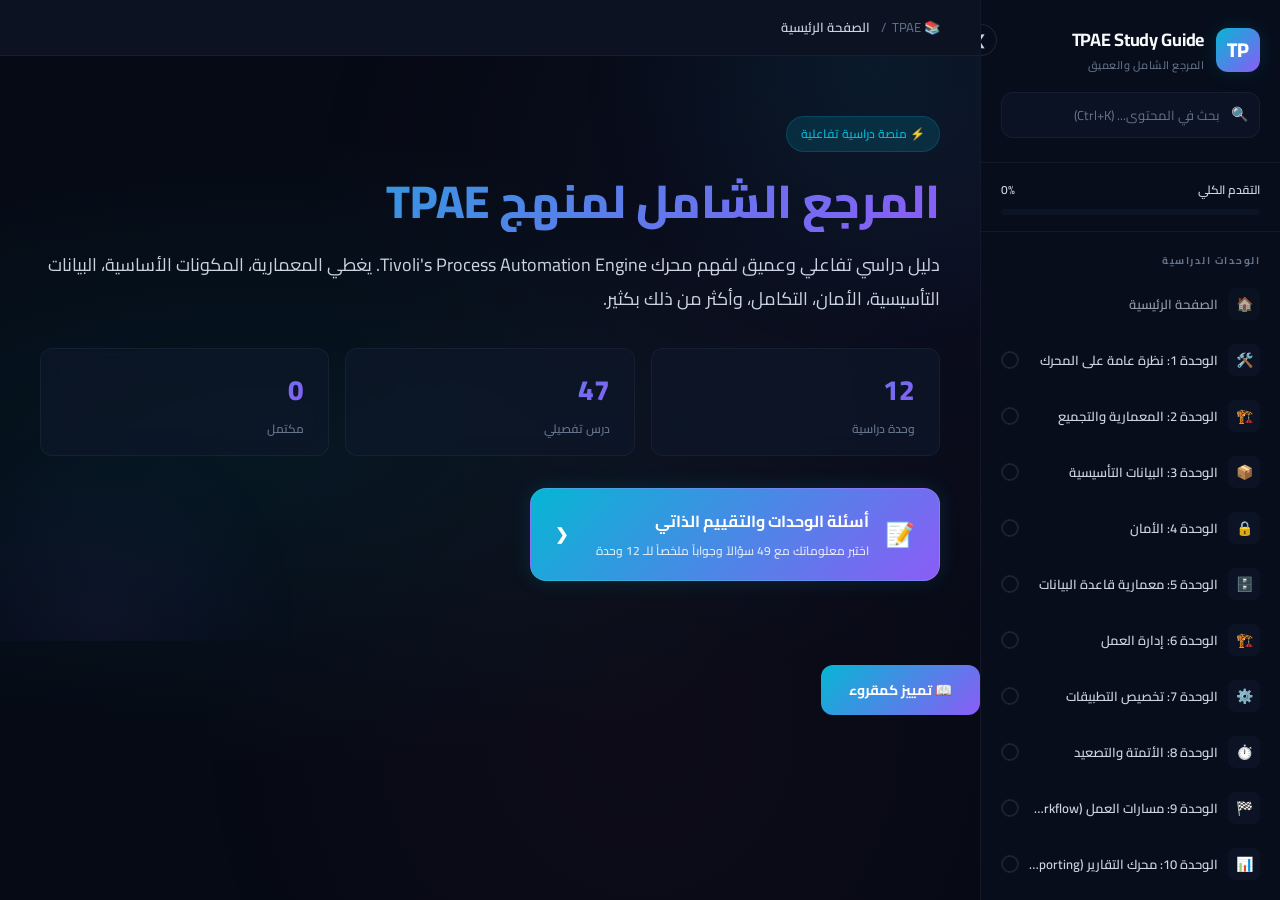
==== commit 6b5473cc: "feat: add unit questions page and link it in the index" ====
--- a/index.html
+++ b/index.html
@@ -10,6 +10,40 @@
   <link rel="stylesheet" href="styles.css">
   <link rel="icon"
     href="data:image/svg+xml,<svg xmlns='http://www.w3.org/2000/svg' viewBox='0 0 100 100'><text y='.9em' font-size='90'>⚙️</text></svg>">
+  <style>
+    .hero-action-card {
+      display: flex;
+      align-items: center;
+      gap: 16px;
+      padding: 18px 24px;
+      background: var(--gradient-primary);
+      border-radius: var(--radius-lg);
+      color: #ffffff !important;
+      text-decoration: none;
+      font-weight: 700;
+      box-shadow: var(--shadow-glow-cyan);
+      transition: var(--transition-base);
+      border: 1px solid rgba(255, 255, 255, 0.1);
+      width: fit-content;
+      cursor: pointer;
+      margin-top: 32px;
+      animation: fadeInUp 0.6s ease 0.4s both;
+    }
+    .hero-action-card:hover {
+      transform: translateY(-3px);
+      box-shadow: 0 12px 30px rgba(6, 182, 212, 0.35);
+      border-color: rgba(255, 255, 255, 0.25);
+    }
+    .hero-action-card:hover .arrow-icon {
+      transform: translateX(-5px);
+    }
+    .hero-action-card .arrow-icon {
+      margin-right: 12px;
+      font-size: 16px;
+      transition: transform var(--transition-fast);
+      display: inline-block;
+    }
+  </style>
 </head>
 
 <body>
@@ -273,6 +307,15 @@
             <div class="stat-label">مكتمل</div>
           </div>
         </div>
+
+        <a href="unit-questions.html" class="hero-action-card">
+          <span style="font-size: 24px;">📝</span>
+          <div style="display: flex; flex-direction: column; gap: 4px; text-align: right;">
+            <span style="font-size: 16px; color: #ffffff;">أسئلة الوحدات والتقييم الذاتي</span>
+            <span style="font-size: 12px; color: rgba(255, 255, 255, 0.85); font-weight: 500;">اختبر معلوماتك مع 49 سؤالاً وجواباً ملخصاً للـ 12 وحدة</span>
+          </div>
+          <span class="arrow-icon">❮</span>
+        </a>
       </section>
 
       <!-- Content Body -->
--- a/styles.css
+++ b/styles.css
@@ -1538,7 +1538,9 @@
     height: 100vh;
     height: 100dvh;
     transform: translateX(100%);
-    transition: transform 0.35s cubic-bezier(0.4, 0, 0.2, 1);
+    visibility: hidden;
+    transition: transform 0.35s cubic-bezier(0.4, 0, 0.2, 1),
+                visibility 0.35s cubic-bezier(0.4, 0, 0.2, 1);
     box-shadow: none;
     z-index: 600;
     overflow-y: auto;
@@ -1547,6 +1549,7 @@
 
   .sidebar.open {
     transform: translateX(0);
+    visibility: visible;
     box-shadow: -8px 0 30px rgba(0, 0, 0, 0.5);
   }
 
@@ -1555,10 +1558,12 @@
     width: 300px;
     max-width: 85vw;
     transform: translateX(100%);
+    visibility: hidden;
   }
 
   .sidebar.collapsed.open {
     transform: translateX(0);
+    visibility: visible;
   }
 
   .sidebar.collapsed .sidebar-header,
@@ -1594,7 +1599,8 @@
   }
 
   /* Main content full width */
-  .main-content {
+  .main-content,
+  .sidebar.collapsed ~ .main-content {
     margin-right: 0 !important;
   }
 
